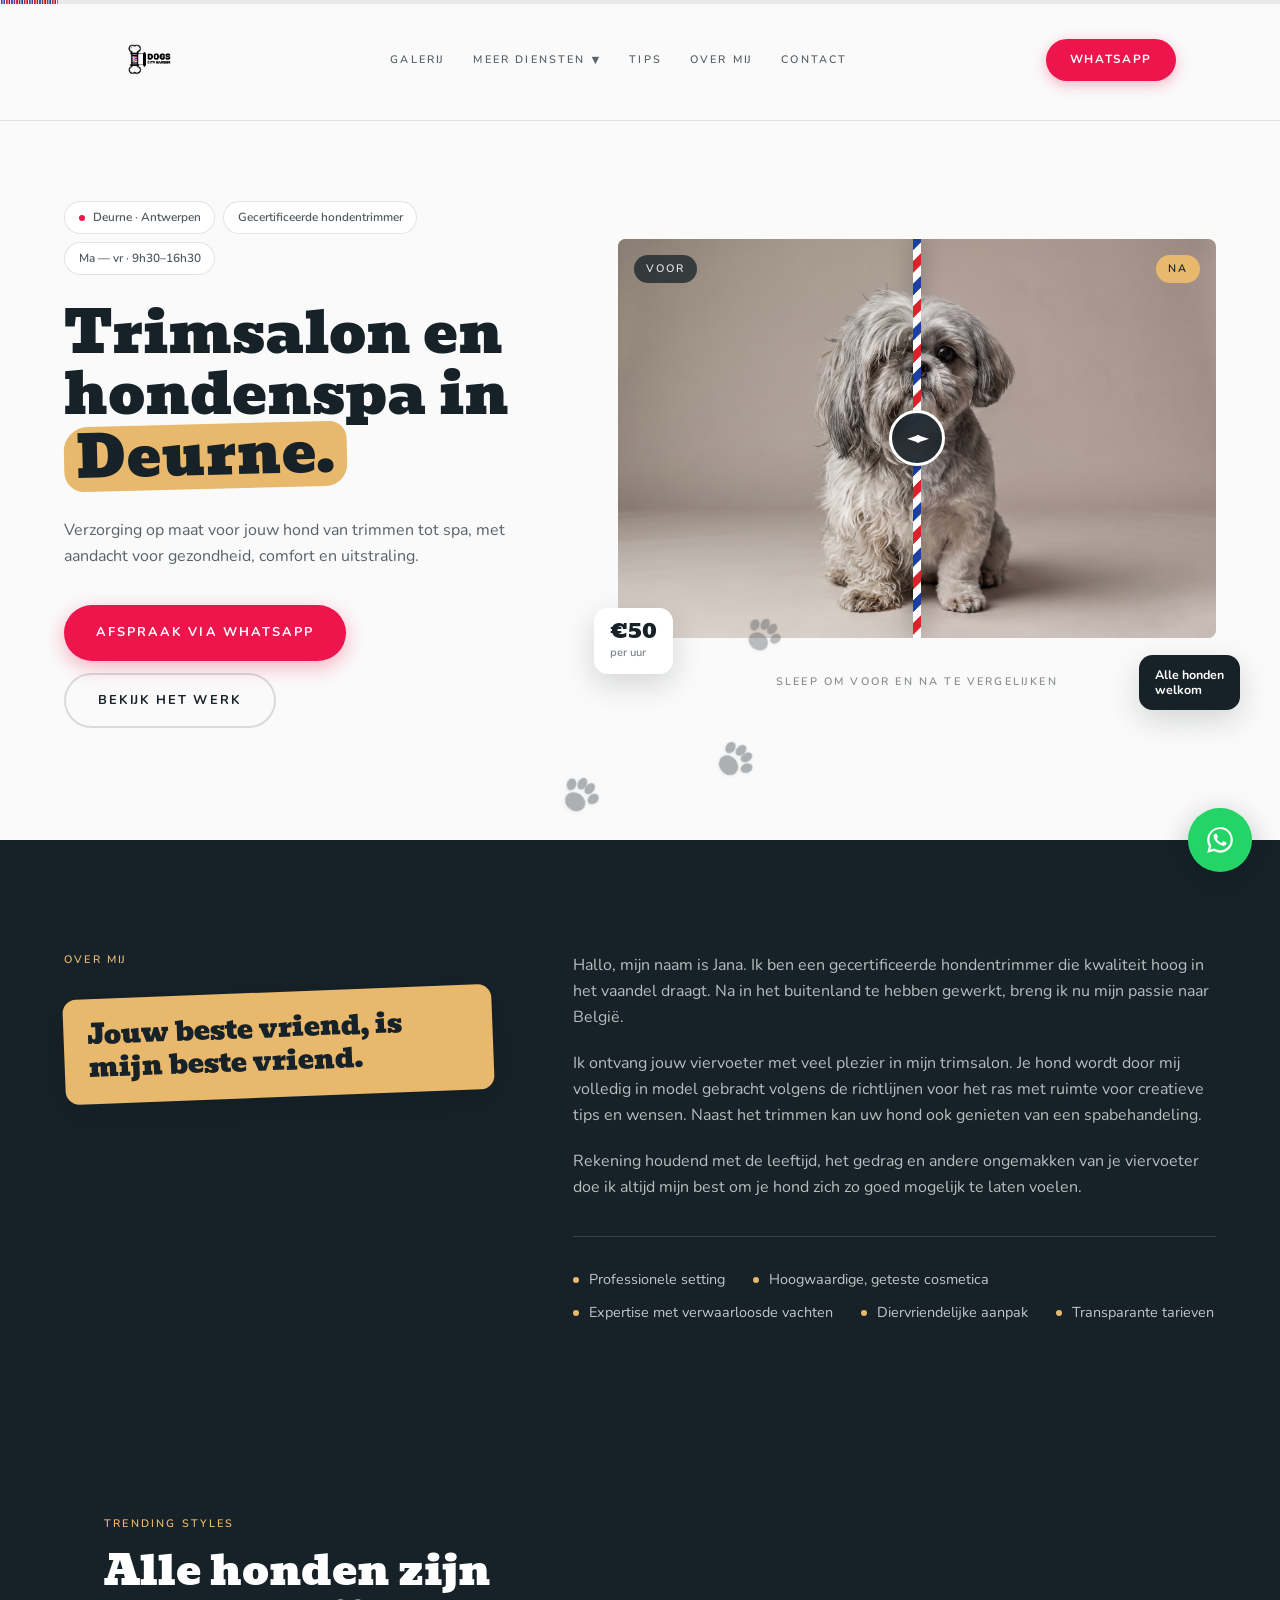
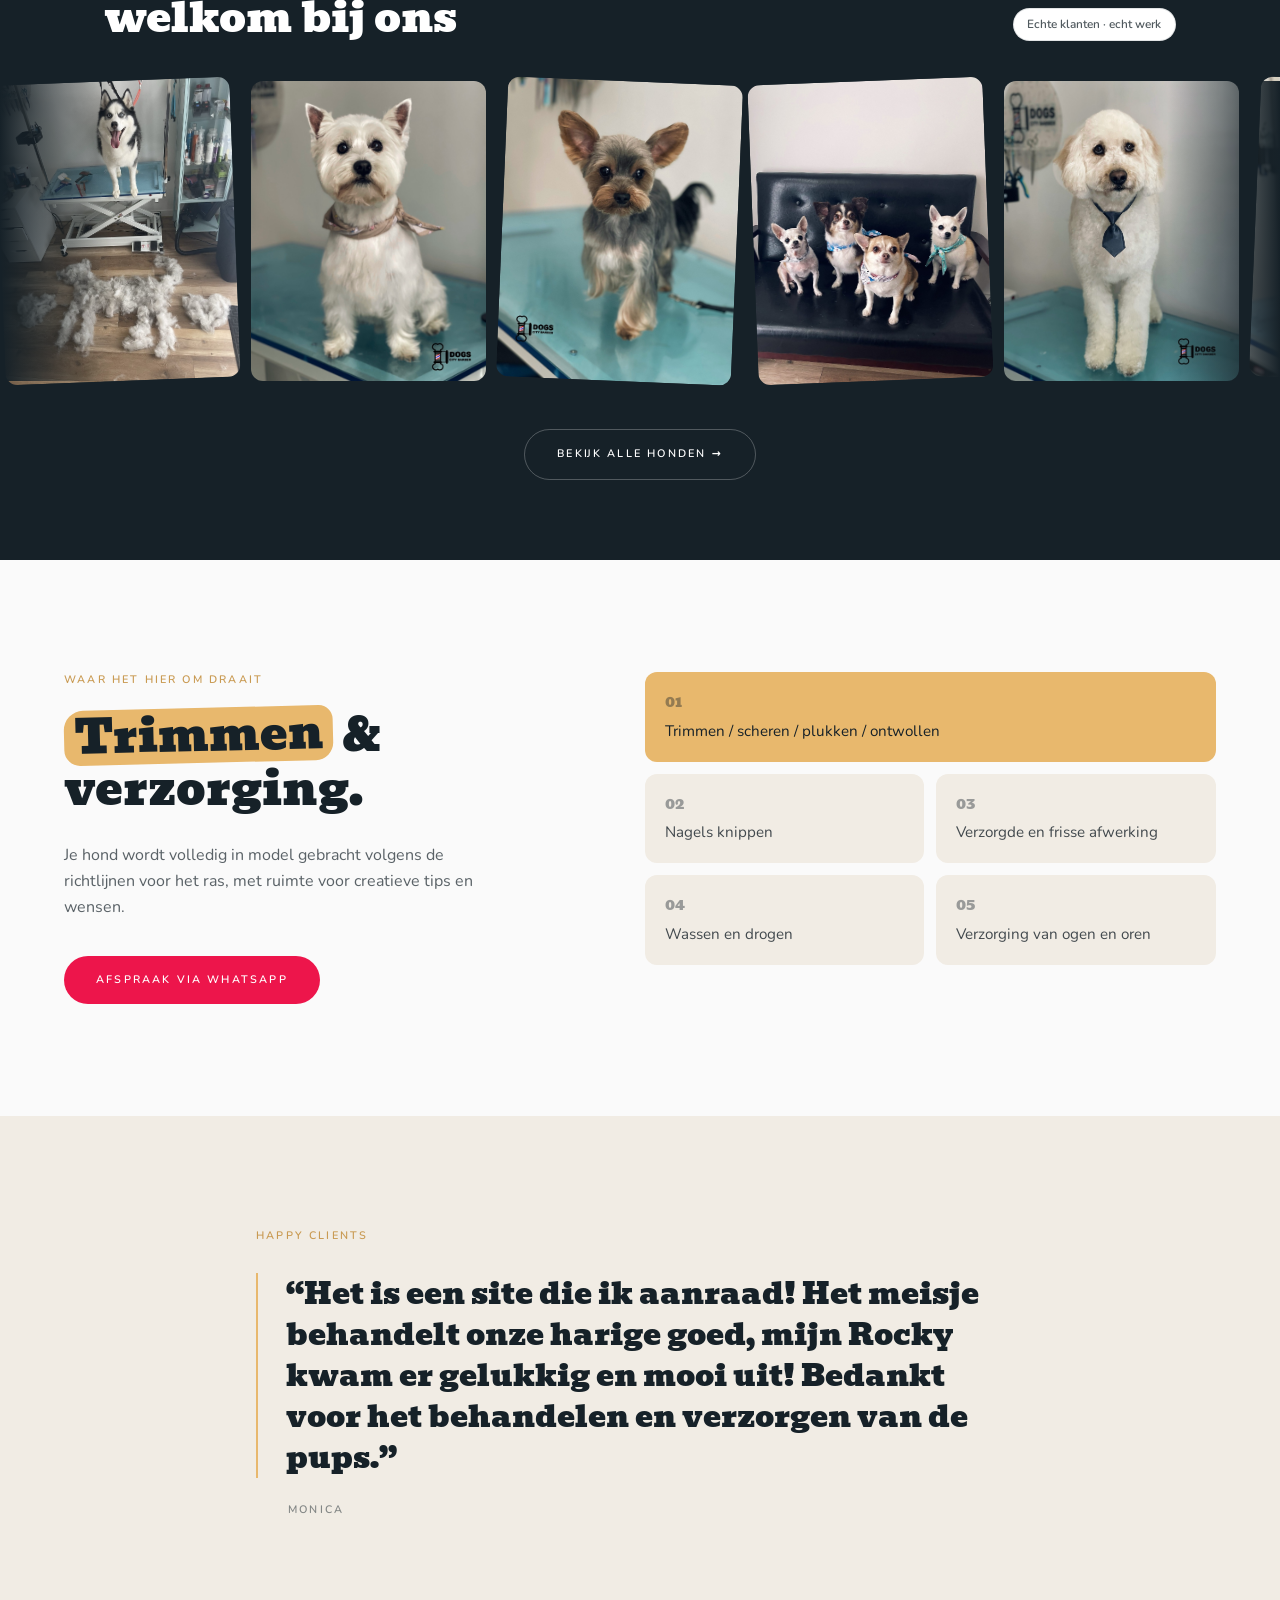
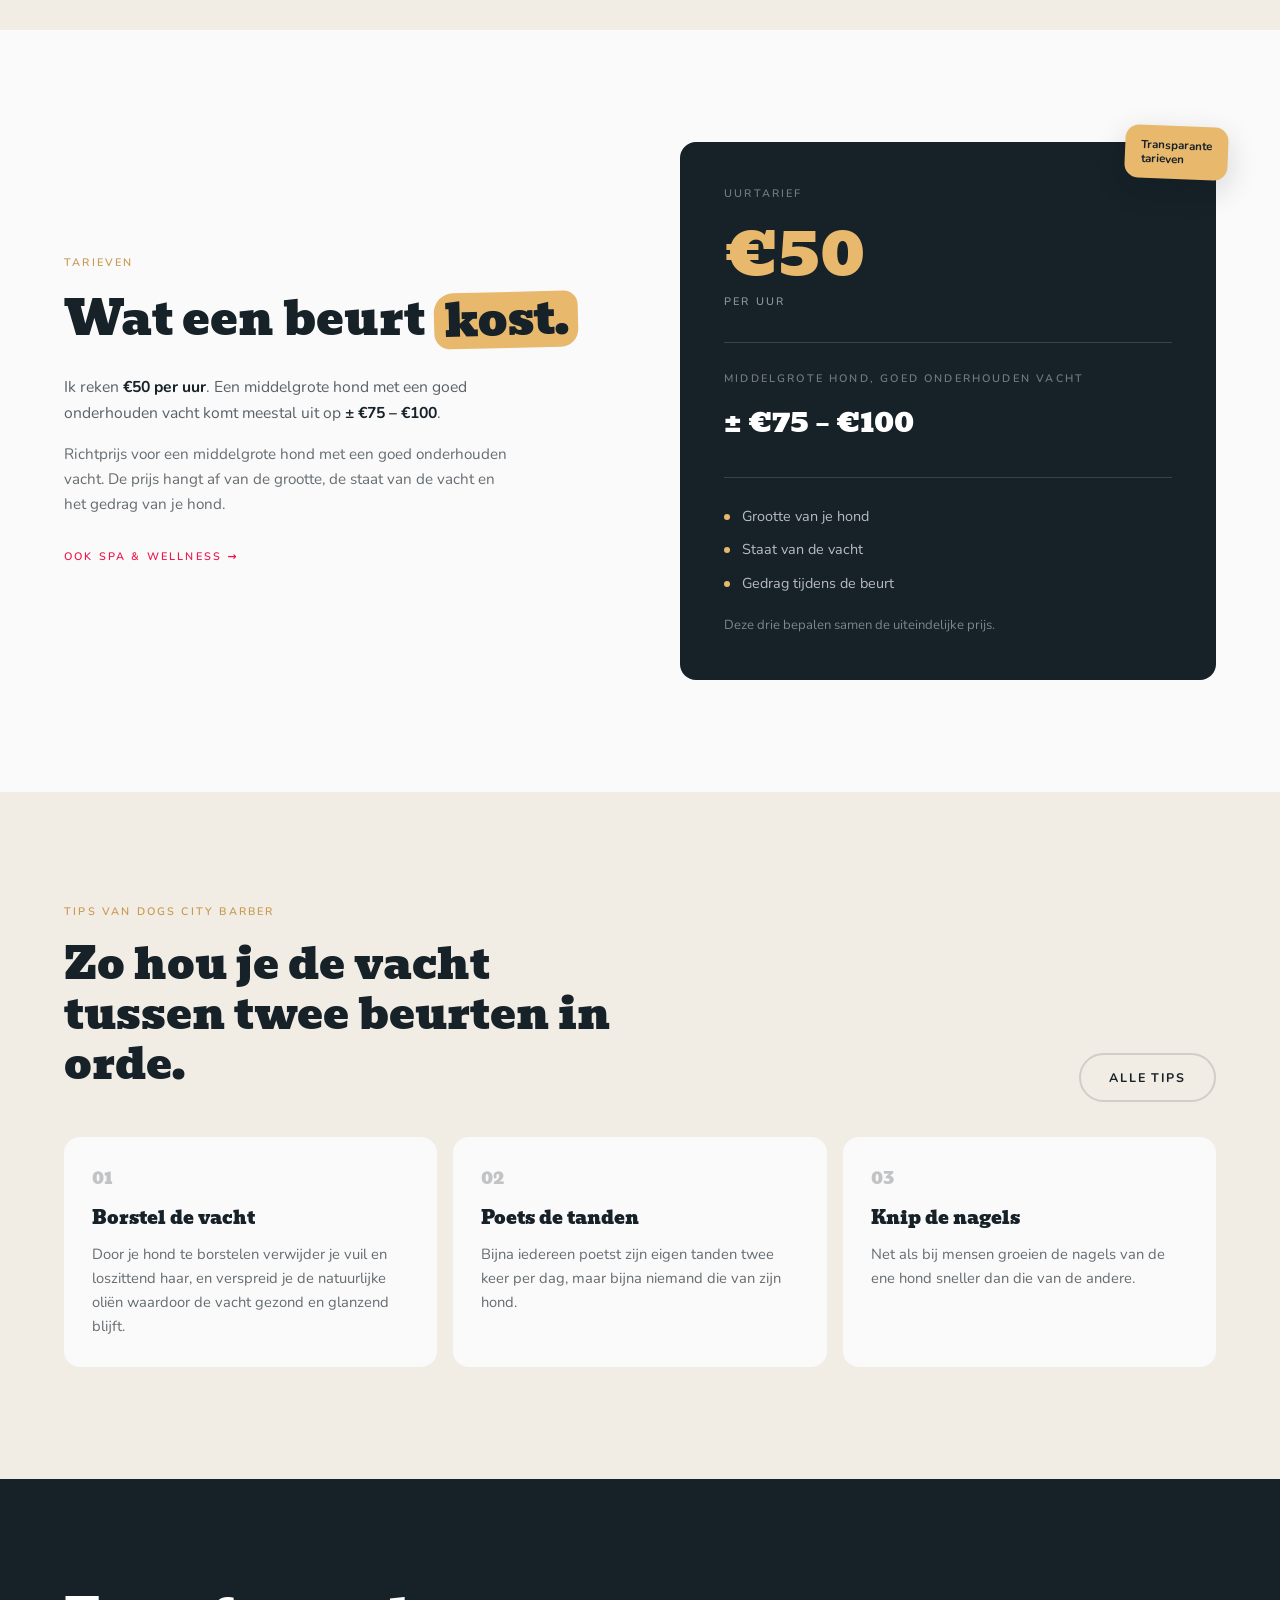
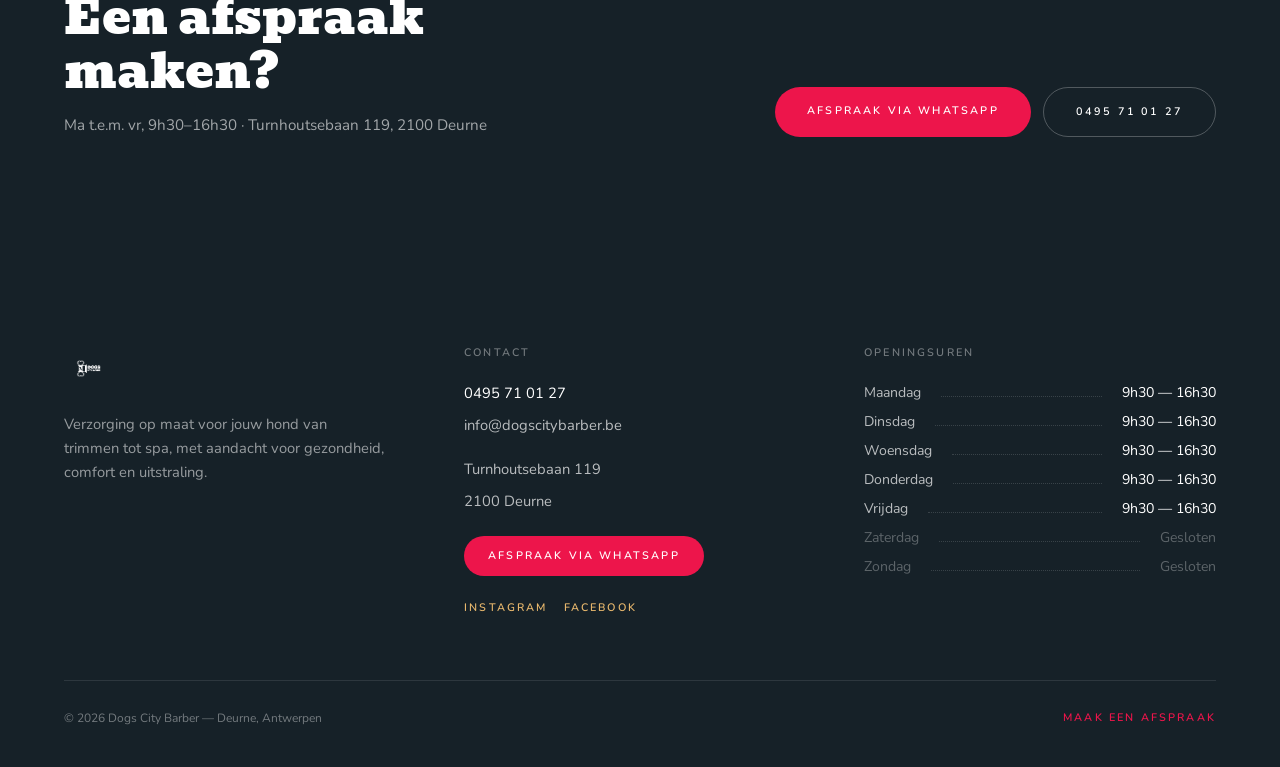
==== dogscitybarber/index.html @ 234ae2ff "Add Dogs City Barber site at /dogscitybarber Statische build van de React/Vite-site voor Dogs City B" ====
<!doctype html>
<html lang="nl-BE">
  <head>
    <meta charset="UTF-8" />
    <meta name="viewport" content="width=device-width, initial-scale=1.0" />
    <title>Dogs City Barber — Hondentrimsalon in Deurne, Antwerpen</title>
    <meta
      name="description"
      content="Professionele hondenverzorging, spa en trimsalon in Deurne. Verzorging op maat voor jouw hond, van trimmen tot spa. Turnhoutsebaan 119, 2100 Deurne."
    />
    <meta name="theme-color" content="#162128" />
    <link rel="icon" type="image/png" href="./img/logo.png" />
    <link rel="preconnect" href="https://fonts.googleapis.com" />
    <link rel="preconnect" href="https://fonts.gstatic.com" crossorigin />
    <script type="module" crossorigin src="/dogscitybarber/assets/index-DOtRgDuv.js"></script>
    <link rel="stylesheet" crossorigin href="/dogscitybarber/assets/index-Co9T6zKH.css">
  </head>
  <body>
    <div id="root"></div>
  </body>
</html>
---- dogscitybarber/assets/index-Co9T6zKH.css ----
@import "https://fonts.googleapis.com/css2?family=Bevan&family=Nunito:wght@300;400;600;700;800&display=swap";@layer components;@layer properties{@supports (((-webkit-hyphens:none)) and (not (margin-trim:inline))) or ((-moz-orient:inline) and (not (color:rgb(from red r g b)))){*,:before,:after,::backdrop{--tw-translate-x:0;--tw-translate-y:0;--tw-translate-z:0;--tw-rotate-x:initial;--tw-rotate-y:initial;--tw-rotate-z:initial;--tw-skew-x:initial;--tw-skew-y:initial;--tw-space-y-reverse:0;--tw-border-style:solid;--tw-gradient-position:initial;--tw-gradient-from:#0000;--tw-gradient-via:#0000;--tw-gradient-to:#0000;--tw-gradient-stops:initial;--tw-gradient-via-stops:initial;--tw-gradient-from-position:0%;--tw-gradient-via-position:50%;--tw-gradient-to-position:100%;--tw-leading:initial;--tw-font-weight:initial;--tw-tracking:initial;--tw-shadow:0 0 #0000;--tw-shadow-color:initial;--tw-shadow-alpha:100%;--tw-inset-shadow:0 0 #0000;--tw-inset-shadow-color:initial;--tw-inset-shadow-alpha:100%;--tw-ring-color:initial;--tw-ring-shadow:0 0 #0000;--tw-inset-ring-color:initial;--tw-inset-ring-shadow:0 0 #0000;--tw-ring-inset:initial;--tw-ring-offset-width:0px;--tw-ring-offset-color:#fff;--tw-ring-offset-shadow:0 0 #0000;--tw-blur:initial;--tw-brightness:initial;--tw-contrast:initial;--tw-grayscale:initial;--tw-hue-rotate:initial;--tw-invert:initial;--tw-opacity:initial;--tw-saturate:initial;--tw-sepia:initial;--tw-drop-shadow:initial;--tw-drop-shadow-color:initial;--tw-drop-shadow-alpha:100%;--tw-drop-shadow-size:initial;--tw-backdrop-blur:initial;--tw-backdrop-brightness:initial;--tw-backdrop-contrast:initial;--tw-backdrop-grayscale:initial;--tw-backdrop-hue-rotate:initial;--tw-backdrop-invert:initial;--tw-backdrop-opacity:initial;--tw-backdrop-saturate:initial;--tw-backdrop-sepia:initial;--tw-duration:initial;--tw-ease:initial}}}@layer theme{:root,:host{--font-sans:"Nunito", ui-sans-serif, system-ui, sans-serif;--font-mono:ui-monospace, SFMono-Regular, Menlo, Monaco, Consolas, "Liberation Mono", "Courier New", monospace;--color-white:#fff;--spacing:.25rem;--container-xs:20rem;--container-sm:24rem;--container-md:28rem;--container-lg:32rem;--container-xl:36rem;--container-3xl:48rem;--container-6xl:72rem;--text-base:1rem;--text-base--line-height:calc(1.5 / 1);--text-xl:1.25rem;--text-xl--line-height:calc(1.75 / 1.25);--font-weight-semibold:600;--font-weight-bold:700;--leading-tight:1.25;--leading-snug:1.375;--leading-relaxed:1.625;--radius-lg:.5rem;--radius-xl:.75rem;--radius-2xl:1rem;--ease-out:cubic-bezier(0, 0, .2, 1);--animate-ping:ping 1s cubic-bezier(0, 0, .2, 1) infinite;--default-transition-duration:.15s;--default-transition-timing-function:cubic-bezier(.4, 0, .2, 1);--default-font-family:var(--font-sans);--default-mono-font-family:var(--font-mono);--color-gold:#e8b86d;--color-gold-deep:#c99a52;--color-ink:#162128;--color-ink-deep:#0c1418;--color-bone:#fafafa;--color-bone-warm:#f1ece4;--color-action:#ed154b;--color-action-deep:#c9103e;--color-barber-red:#d8232a;--color-barber-blue:#1b3fa0;--font-display:"Bevan", ui-serif, Georgia, serif}}@layer base{*,:after,:before,::backdrop{box-sizing:border-box;border:0 solid;margin:0;padding:0}::file-selector-button{box-sizing:border-box;border:0 solid;margin:0;padding:0}html,:host{-webkit-text-size-adjust:100%;tab-size:4;line-height:1.5;font-family:var(--default-font-family,-apple-system, BlinkMacSystemFont, "Segoe UI", Roboto, "Helvetica Neue", "Noto Sans", Arial, sans-serif, "Apple Color Emoji", "Segoe UI Emoji", "Segoe UI Symbol", "Noto Color Emoji");font-feature-settings:var(--default-font-feature-settings,normal);font-variation-settings:var(--default-font-variation-settings,normal);-webkit-tap-highlight-color:transparent}hr{height:0;color:inherit;border-top-width:1px}abbr:where([title]){-webkit-text-decoration:underline dotted;text-decoration:underline dotted}h1,h2,h3,h4,h5,h6{font-size:inherit;font-weight:inherit}a{color:inherit;-webkit-text-decoration:inherit;-webkit-text-decoration:inherit;-webkit-text-decoration:inherit;-webkit-text-decoration:inherit;text-decoration:inherit}b,strong{font-weight:bolder}code,kbd,samp,pre{font-family:var(--default-mono-font-family,ui-monospace, SFMono-Regular, Menlo, Monaco, Consolas, "Liberation Mono", "Courier New", monospace);font-feature-settings:var(--default-mono-font-feature-settings,normal);font-variation-settings:var(--default-mono-font-variation-settings,normal);font-size:1em}small{font-size:80%}sub,sup{vertical-align:baseline;font-size:75%;line-height:0;position:relative}sub{bottom:-.25em}sup{top:-.5em}table{text-indent:0;border-color:inherit;border-collapse:collapse}:-moz-focusring:where(:not(iframe)){outline:auto}progress{vertical-align:baseline}summary{display:list-item}ol,ul,menu{list-style:none}img,svg,video,canvas,audio,iframe,embed,object{vertical-align:middle;display:block}img,video{max-width:100%;height:auto}button,input,select,optgroup,textarea{font:inherit;font-feature-settings:inherit;font-variation-settings:inherit;letter-spacing:inherit;color:inherit;opacity:1;background-color:#0000;border-radius:0}::file-selector-button{font:inherit;font-feature-settings:inherit;font-variation-settings:inherit;letter-spacing:inherit;color:inherit;opacity:1;background-color:#0000;border-radius:0}:where(select:is([multiple],[size])) optgroup{font-weight:bolder}:where(select:is([multiple],[size])) optgroup option{padding-inline-start:20px}::file-selector-button{margin-inline-end:4px}::placeholder{opacity:1}@supports (not ((-webkit-appearance:-apple-pay-button))) or (contain-intrinsic-size:1px){::placeholder{color:currentColor}@supports (color:color-mix(in lab, red, red)){::placeholder{color:color-mix(in oklab, currentcolor 50%, transparent)}}}textarea{resize:vertical}::-webkit-search-decoration{-webkit-appearance:none}::-webkit-date-and-time-value{min-height:1lh;text-align:inherit}::-webkit-datetime-edit{display:inline-flex}::-webkit-datetime-edit-fields-wrapper{padding:0}::-webkit-datetime-edit{padding-block:0}::-webkit-datetime-edit-year-field{padding-block:0}::-webkit-datetime-edit-month-field{padding-block:0}::-webkit-datetime-edit-day-field{padding-block:0}::-webkit-datetime-edit-hour-field{padding-block:0}::-webkit-datetime-edit-minute-field{padding-block:0}::-webkit-datetime-edit-second-field{padding-block:0}::-webkit-datetime-edit-millisecond-field{padding-block:0}::-webkit-datetime-edit-meridiem-field{padding-block:0}::-webkit-calendar-picker-indicator{line-height:1}:-moz-ui-invalid{box-shadow:none}button,input:where([type=button],[type=reset],[type=submit]){appearance:button}::file-selector-button{appearance:button}::-webkit-inner-spin-button{height:auto}::-webkit-outer-spin-button{height:auto}[hidden]:where(:not([hidden=until-found])){display:none!important}}@layer utilities{.pointer-events-none{pointer-events:none}.absolute{position:absolute}.fixed{position:fixed}.relative{position:relative}.sticky{position:sticky}.inset-0{inset:0}.inset-x-0{inset-inline:0}.inset-x-4{inset-inline:calc(var(--spacing) * 4)}.inset-y-0{inset-block:0}.-top-4{top:calc(var(--spacing) * -4)}.top-0{top:0}.top-1\/2{top:50%}.top-4{top:calc(var(--spacing) * 4)}.top-5{top:calc(var(--spacing) * 5)}.top-full{top:100%}.-right-3{right:calc(var(--spacing) * -3)}.right-0{right:0}.right-3{right:calc(var(--spacing) * 3)}.right-4{right:calc(var(--spacing) * 4)}.right-5{right:calc(var(--spacing) * 5)}.right-full{right:100%}.-bottom-4{bottom:calc(var(--spacing) * -4)}.-bottom-5{bottom:calc(var(--spacing) * -5)}.bottom-0{bottom:0}.bottom-4{bottom:calc(var(--spacing) * 4)}.bottom-5{bottom:calc(var(--spacing) * 5)}.-left-3{left:calc(var(--spacing) * -3)}.left-0{left:0}.left-1\/2{left:50%}.left-3{left:calc(var(--spacing) * 3)}.left-4{left:calc(var(--spacing) * 4)}.z-20{z-index:20}.z-30{z-index:30}.z-50{z-index:50}.z-\[60\]{z-index:60}.z-\[70\]{z-index:70}.order-1{order:1}.order-2{order:2}.mx-1{margin-inline:var(--spacing)}.mx-2{margin-inline:calc(var(--spacing) * 2)}.mx-auto{margin-inline:auto}.mt-0\.5{margin-top:calc(var(--spacing) * .5)}.mt-1{margin-top:var(--spacing)}.mt-2{margin-top:calc(var(--spacing) * 2)}.mt-2\.5{margin-top:calc(var(--spacing) * 2.5)}.mt-3{margin-top:calc(var(--spacing) * 3)}.mt-4{margin-top:calc(var(--spacing) * 4)}.mt-5{margin-top:calc(var(--spacing) * 5)}.mt-6{margin-top:calc(var(--spacing) * 6)}.mt-7{margin-top:calc(var(--spacing) * 7)}.mt-8{margin-top:calc(var(--spacing) * 8)}.mt-9{margin-top:calc(var(--spacing) * 9)}.mt-10{margin-top:calc(var(--spacing) * 10)}.mt-11{margin-top:calc(var(--spacing) * 11)}.mt-12{margin-top:calc(var(--spacing) * 12)}.mt-14{margin-top:calc(var(--spacing) * 14)}.mt-16{margin-top:calc(var(--spacing) * 16)}.mr-3{margin-right:calc(var(--spacing) * 3)}.mb-2{margin-bottom:calc(var(--spacing) * 2)}.mb-5{margin-bottom:calc(var(--spacing) * 5)}.mb-10{margin-bottom:calc(var(--spacing) * 10)}.block{display:block}.flex{display:flex}.grid{display:grid}.hidden{display:none}.inline-block{display:inline-block}.aspect-\[3\/2\]{aspect-ratio:3/2}.aspect-\[4\/5\]{aspect-ratio:4/5}.aspect-square{aspect-ratio:1}.h-1\.5{height:calc(var(--spacing) * 1.5)}.h-7{height:calc(var(--spacing) * 7)}.h-8{height:calc(var(--spacing) * 8)}.h-10{height:calc(var(--spacing) * 10)}.h-11{height:calc(var(--spacing) * 11)}.h-12{height:calc(var(--spacing) * 12)}.h-14{height:calc(var(--spacing) * 14)}.h-\[2px\]{height:2px}.h-\[4\.6rem\]{height:4.6rem}.h-\[4px\]{height:4px}.h-\[5px\]{height:5px}.h-\[6px\]{height:6px}.h-\[100svh\]{height:100svh}.h-\[220px\]{height:220px}.h-full{height:100%}.max-h-\[76vh\]{max-height:76vh}.w-1\.5{width:calc(var(--spacing) * 1.5)}.w-6{width:calc(var(--spacing) * 6)}.w-7{width:calc(var(--spacing) * 7)}.w-8{width:calc(var(--spacing) * 8)}.w-10{width:calc(var(--spacing) * 10)}.w-11{width:calc(var(--spacing) * 11)}.w-12{width:calc(var(--spacing) * 12)}.w-14{width:calc(var(--spacing) * 14)}.w-16{width:calc(var(--spacing) * 16)}.w-60{width:calc(var(--spacing) * 60)}.w-\[6px\]{width:6px}.w-\[8px\]{width:8px}.w-\[170px\]{width:170px}.w-auto{width:auto}.w-full{width:100%}.max-w-3xl{max-width:var(--container-3xl)}.max-w-6xl{max-width:var(--container-6xl)}.max-w-lg{max-width:var(--container-lg)}.max-w-md{max-width:var(--container-md)}.max-w-sm{max-width:var(--container-sm)}.max-w-xl{max-width:var(--container-xl)}.max-w-xs{max-width:var(--container-xs)}.flex-1{flex:1}.shrink-0{flex-shrink:0}.origin-left{transform-origin:0}.-translate-x-1\/2{--tw-translate-x:calc(calc(1 / 2 * 100%) * -1);translate:var(--tw-translate-x) var(--tw-translate-y)}.-translate-y-1\/2{--tw-translate-y:calc(calc(1 / 2 * 100%) * -1);translate:var(--tw-translate-x) var(--tw-translate-y)}.-translate-y-\[7px\]{--tw-translate-y:calc(7px * -1);translate:var(--tw-translate-x) var(--tw-translate-y)}.translate-y-3{--tw-translate-y:calc(var(--spacing) * 3);translate:var(--tw-translate-x) var(--tw-translate-y)}.translate-y-\[7px\]{--tw-translate-y:7px;translate:var(--tw-translate-x) var(--tw-translate-y)}.-rotate-45{rotate:-45deg}.rotate-45{rotate:45deg}.rotate-180{rotate:180deg}.transform{transform:var(--tw-rotate-x,) var(--tw-rotate-y,) var(--tw-rotate-z,) var(--tw-skew-x,) var(--tw-skew-y,)}.animate-ping{animation:var(--animate-ping)}.cursor-ew-resize{cursor:ew-resize}.cursor-pointer{cursor:pointer}.auto-rows-\[190px\]{grid-auto-rows:190px}.grid-cols-2{grid-template-columns:repeat(2,minmax(0,1fr))}.flex-col{flex-direction:column}.flex-wrap{flex-wrap:wrap}.items-baseline{align-items:baseline}.items-center{align-items:center}.items-end{align-items:flex-end}.items-start{align-items:flex-start}.justify-between{justify-content:space-between}.justify-center{justify-content:center}.gap-1\.5{gap:calc(var(--spacing) * 1.5)}.gap-2{gap:calc(var(--spacing) * 2)}.gap-2\.5{gap:calc(var(--spacing) * 2.5)}.gap-3{gap:calc(var(--spacing) * 3)}.gap-4{gap:calc(var(--spacing) * 4)}.gap-5{gap:calc(var(--spacing) * 5)}.gap-6{gap:calc(var(--spacing) * 6)}.gap-7{gap:calc(var(--spacing) * 7)}.gap-8{gap:calc(var(--spacing) * 8)}.gap-12{gap:calc(var(--spacing) * 12)}.gap-14{gap:calc(var(--spacing) * 14)}.gap-\[5px\]{gap:5px}:where(.space-y-2>:not(:last-child)){--tw-space-y-reverse:0;margin-block-start:calc(calc(var(--spacing) * 2) * var(--tw-space-y-reverse));margin-block-end:calc(calc(var(--spacing) * 2) * calc(1 - var(--tw-space-y-reverse)))}:where(.space-y-2\.5>:not(:last-child)){--tw-space-y-reverse:0;margin-block-start:calc(calc(var(--spacing) * 2.5) * var(--tw-space-y-reverse));margin-block-end:calc(calc(var(--spacing) * 2.5) * calc(1 - var(--tw-space-y-reverse)))}:where(.space-y-3>:not(:last-child)){--tw-space-y-reverse:0;margin-block-start:calc(calc(var(--spacing) * 3) * var(--tw-space-y-reverse));margin-block-end:calc(calc(var(--spacing) * 3) * calc(1 - var(--tw-space-y-reverse)))}:where(.space-y-4>:not(:last-child)){--tw-space-y-reverse:0;margin-block-start:calc(calc(var(--spacing) * 4) * var(--tw-space-y-reverse));margin-block-end:calc(calc(var(--spacing) * 4) * calc(1 - var(--tw-space-y-reverse)))}.gap-x-7{column-gap:calc(var(--spacing) * 7)}.gap-y-3{row-gap:calc(var(--spacing) * 3)}.overflow-hidden{overflow:hidden}.rounded-2xl{border-radius:var(--radius-2xl)}.rounded-full{border-radius:2147483647px}.rounded-lg{border-radius:var(--radius-lg)}.rounded-xl{border-radius:var(--radius-xl)}.border{border-style:var(--tw-border-style);border-width:1px}.border-2{border-style:var(--tw-border-style);border-width:2px}.border-\[3px\]{border-style:var(--tw-border-style);border-width:3px}.border-t{border-top-style:var(--tw-border-style);border-top-width:1px}.border-b{border-bottom-style:var(--tw-border-style);border-bottom-width:1px}.border-l-2{border-left-style:var(--tw-border-style);border-left-width:2px}.border-dotted{--tw-border-style:dotted;border-style:dotted}.border-gold{border-color:var(--color-gold)}.border-ink\/5{border-color:#1621280d}@supports (color:color-mix(in lab, red, red)){.border-ink\/5{border-color:color-mix(in oklab, var(--color-ink) 5%, transparent)}}.border-ink\/10{border-color:#1621281a}@supports (color:color-mix(in lab, red, red)){.border-ink\/10{border-color:color-mix(in oklab, var(--color-ink) 10%, transparent)}}.border-ink\/15{border-color:#16212826}@supports (color:color-mix(in lab, red, red)){.border-ink\/15{border-color:color-mix(in oklab, var(--color-ink) 15%, transparent)}}.border-ink\/20{border-color:#16212833}@supports (color:color-mix(in lab, red, red)){.border-ink\/20{border-color:color-mix(in oklab, var(--color-ink) 20%, transparent)}}.border-white{border-color:var(--color-white)}.border-white\/10{border-color:#ffffff1a}@supports (color:color-mix(in lab, red, red)){.border-white\/10{border-color:color-mix(in oklab, var(--color-white) 10%, transparent)}}.border-white\/12{border-color:#ffffff1f}@supports (color:color-mix(in lab, red, red)){.border-white\/12{border-color:color-mix(in oklab, var(--color-white) 12%, transparent)}}.border-white\/15{border-color:#ffffff26}@supports (color:color-mix(in lab, red, red)){.border-white\/15{border-color:color-mix(in oklab, var(--color-white) 15%, transparent)}}.border-white\/25{border-color:#ffffff40}@supports (color:color-mix(in lab, red, red)){.border-white\/25{border-color:color-mix(in oklab, var(--color-white) 25%, transparent)}}.bg-\[\#25D366\]{background-color:#25d366}.bg-\[\#25D366\]\/35{background-color:oklab(76.0953% -.174012 .10152/.35)}.bg-action{background-color:var(--color-action)}.bg-bone{background-color:var(--color-bone)}.bg-bone-warm{background-color:var(--color-bone-warm)}.bg-bone\/90{background-color:#fafafae6}@supports (color:color-mix(in lab, red, red)){.bg-bone\/90{background-color:color-mix(in oklab, var(--color-bone) 90%, transparent)}}.bg-gold{background-color:var(--color-gold)}.bg-ink{background-color:var(--color-ink)}.bg-ink-deep{background-color:var(--color-ink-deep)}.bg-ink\/8{background-color:#16212814}@supports (color:color-mix(in lab, red, red)){.bg-ink\/8{background-color:color-mix(in oklab, var(--color-ink) 8%, transparent)}}.bg-ink\/70{background-color:#162128b3}@supports (color:color-mix(in lab, red, red)){.bg-ink\/70{background-color:color-mix(in oklab, var(--color-ink) 70%, transparent)}}.bg-ink\/75{background-color:#162128bf}@supports (color:color-mix(in lab, red, red)){.bg-ink\/75{background-color:color-mix(in oklab, var(--color-ink) 75%, transparent)}}.bg-ink\/85{background-color:#162128d9}@supports (color:color-mix(in lab, red, red)){.bg-ink\/85{background-color:color-mix(in oklab, var(--color-ink) 85%, transparent)}}.bg-ink\/95{background-color:#162128f2}@supports (color:color-mix(in lab, red, red)){.bg-ink\/95{background-color:color-mix(in oklab, var(--color-ink) 95%, transparent)}}.bg-white{background-color:var(--color-white)}.bg-white\/10{background-color:#ffffff1a}@supports (color:color-mix(in lab, red, red)){.bg-white\/10{background-color:color-mix(in oklab, var(--color-white) 10%, transparent)}}.bg-white\/70{background-color:#ffffffb3}@supports (color:color-mix(in lab, red, red)){.bg-white\/70{background-color:color-mix(in oklab, var(--color-white) 70%, transparent)}}.bg-gradient-to-l{--tw-gradient-position:to left in oklab;background-image:linear-gradient(var(--tw-gradient-stops))}.bg-gradient-to-r{--tw-gradient-position:to right in oklab;background-image:linear-gradient(var(--tw-gradient-stops))}.bg-gradient-to-t{--tw-gradient-position:to top in oklab;background-image:linear-gradient(var(--tw-gradient-stops))}.from-ink{--tw-gradient-from:var(--color-ink);--tw-gradient-stops:var(--tw-gradient-via-stops,var(--tw-gradient-position), var(--tw-gradient-from) var(--tw-gradient-from-position), var(--tw-gradient-to) var(--tw-gradient-to-position))}.from-ink\/85{--tw-gradient-from:#162128d9}@supports (color:color-mix(in lab, red, red)){.from-ink\/85{--tw-gradient-from:color-mix(in oklab, var(--color-ink) 85%, transparent)}}.from-ink\/85{--tw-gradient-stops:var(--tw-gradient-via-stops,var(--tw-gradient-position), var(--tw-gradient-from) var(--tw-gradient-from-position), var(--tw-gradient-to) var(--tw-gradient-to-position))}.via-ink\/25{--tw-gradient-via:#16212840}@supports (color:color-mix(in lab, red, red)){.via-ink\/25{--tw-gradient-via:color-mix(in oklab, var(--color-ink) 25%, transparent)}}.via-ink\/25{--tw-gradient-via-stops:var(--tw-gradient-position), var(--tw-gradient-from) var(--tw-gradient-from-position), var(--tw-gradient-via) var(--tw-gradient-via-position), var(--tw-gradient-to) var(--tw-gradient-to-position);--tw-gradient-stops:var(--tw-gradient-via-stops)}.to-transparent{--tw-gradient-to:transparent;--tw-gradient-stops:var(--tw-gradient-via-stops,var(--tw-gradient-position), var(--tw-gradient-from) var(--tw-gradient-from-position), var(--tw-gradient-to) var(--tw-gradient-to-position))}.fill-white{fill:var(--color-white)}.object-contain{object-fit:contain}.object-cover{object-fit:cover}.p-4{padding:calc(var(--spacing) * 4)}.p-5{padding:calc(var(--spacing) * 5)}.p-7{padding:calc(var(--spacing) * 7)}.p-8{padding:calc(var(--spacing) * 8)}.p-9{padding:calc(var(--spacing) * 9)}.px-3{padding-inline:calc(var(--spacing) * 3)}.px-3\.5{padding-inline:calc(var(--spacing) * 3.5)}.px-4{padding-inline:calc(var(--spacing) * 4)}.px-5{padding-inline:calc(var(--spacing) * 5)}.px-6{padding-inline:calc(var(--spacing) * 6)}.px-7{padding-inline:calc(var(--spacing) * 7)}.px-8{padding-inline:calc(var(--spacing) * 8)}.py-1\.5{padding-block:calc(var(--spacing) * 1.5)}.py-2{padding-block:calc(var(--spacing) * 2)}.py-3{padding-block:calc(var(--spacing) * 3)}.py-3\.5{padding-block:calc(var(--spacing) * 3.5)}.py-4{padding-block:calc(var(--spacing) * 4)}.py-4\.5{padding-block:calc(var(--spacing) * 4.5)}.py-5{padding-block:calc(var(--spacing) * 5)}.py-16{padding-block:calc(var(--spacing) * 16)}.py-20{padding-block:calc(var(--spacing) * 20)}.pt-2{padding-top:calc(var(--spacing) * 2)}.pt-3{padding-top:calc(var(--spacing) * 3)}.pt-5{padding-top:calc(var(--spacing) * 5)}.pt-7{padding-top:calc(var(--spacing) * 7)}.pt-8{padding-top:calc(var(--spacing) * 8)}.pt-14{padding-top:calc(var(--spacing) * 14)}.pt-16{padding-top:calc(var(--spacing) * 16)}.pt-20{padding-top:calc(var(--spacing) * 20)}.pb-2{padding-bottom:calc(var(--spacing) * 2)}.pb-6{padding-bottom:calc(var(--spacing) * 6)}.pb-10{padding-bottom:calc(var(--spacing) * 10)}.pb-12{padding-bottom:calc(var(--spacing) * 12)}.pb-14{padding-bottom:calc(var(--spacing) * 14)}.pb-16{padding-bottom:calc(var(--spacing) * 16)}.pb-20{padding-bottom:calc(var(--spacing) * 20)}.pl-4{padding-left:calc(var(--spacing) * 4)}.pl-7{padding-left:calc(var(--spacing) * 7)}.pl-8{padding-left:calc(var(--spacing) * 8)}.text-center{text-align:center}.font-display{font-family:var(--font-display)}.text-base{font-size:var(--text-base);line-height:var(--tw-leading,var(--text-base--line-height))}.text-xl{font-size:var(--text-xl);line-height:var(--tw-leading,var(--text-xl--line-height))}.text-\[0\.6rem\]{font-size:.6rem}.text-\[0\.7rem\]{font-size:.7rem}.text-\[0\.8rem\]{font-size:.8rem}.text-\[0\.9rem\]{font-size:.9rem}.text-\[0\.72rem\]{font-size:.72rem}.text-\[0\.74rem\]{font-size:.74rem}.text-\[0\.75rem\]{font-size:.75rem}.text-\[0\.78rem\]{font-size:.78rem}.text-\[0\.82rem\]{font-size:.82rem}.text-\[0\.86rem\]{font-size:.86rem}.text-\[0\.87rem\]{font-size:.87rem}.text-\[0\.88rem\]{font-size:.88rem}.text-\[0\.92rem\]{font-size:.92rem}.text-\[0\.94rem\]{font-size:.94rem}.text-\[0\.95rem\]{font-size:.95rem}.text-\[0\.98rem\]{font-size:.98rem}.text-\[1\.1rem\]{font-size:1.1rem}.text-\[1\.02rem\]{font-size:1.02rem}.text-\[1\.2rem\]{font-size:1.2rem}.text-\[1\.3rem\]{font-size:1.3rem}.text-\[1\.4rem\]{font-size:1.4rem}.text-\[1\.05rem\]{font-size:1.05rem}.text-\[1\.5rem\]{font-size:1.5rem}.text-\[1\.6rem\]{font-size:1.6rem}.text-\[1\.7rem\]{font-size:1.7rem}.text-\[1\.8rem\]{font-size:1.8rem}.text-\[1\.9rem\]{font-size:1.9rem}.text-\[1\.15rem\]{font-size:1.15rem}.text-\[1\.25rem\]{font-size:1.25rem}.text-\[1\.35rem\]{font-size:1.35rem}.text-\[1rem\]{font-size:1rem}.text-\[2\.1rem\]{font-size:2.1rem}.text-\[2\.3rem\]{font-size:2.3rem}.text-\[2rem\]{font-size:2rem}.text-\[3\.4rem\]{font-size:3.4rem}.leading-\[1\.1\]{--tw-leading:1.1;line-height:1.1}.leading-\[1\.2\]{--tw-leading:1.2;line-height:1.2}.leading-\[1\.05\]{--tw-leading:1.05;line-height:1.05}.leading-\[1\.06\]{--tw-leading:1.06;line-height:1.06}.leading-\[1\.08\]{--tw-leading:1.08;line-height:1.08}.leading-\[1\.12\]{--tw-leading:1.12;line-height:1.12}.leading-\[1\.15\]{--tw-leading:1.15;line-height:1.15}.leading-\[1\.35\]{--tw-leading:1.35;line-height:1.35}.leading-none{--tw-leading:1;line-height:1}.leading-relaxed{--tw-leading:var(--leading-relaxed);line-height:var(--leading-relaxed)}.leading-snug{--tw-leading:var(--leading-snug);line-height:var(--leading-snug)}.leading-tight{--tw-leading:var(--leading-tight);line-height:var(--leading-tight)}.font-bold{--tw-font-weight:var(--font-weight-bold);font-weight:var(--font-weight-bold)}.font-semibold{--tw-font-weight:var(--font-weight-semibold);font-weight:var(--font-weight-semibold)}.tracking-\[-0\.15em\]{--tw-tracking:-.15em;letter-spacing:-.15em}.tracking-\[0\.14em\]{--tw-tracking:.14em;letter-spacing:.14em}.tracking-\[0\.16em\]{--tw-tracking:.16em;letter-spacing:.16em}.whitespace-nowrap{white-space:nowrap}.text-action{color:var(--color-action)}.text-gold{color:var(--color-gold)}.text-gold-deep{color:var(--color-gold-deep)}.text-ink{color:var(--color-ink)}.text-ink\/20{color:#16212833}@supports (color:color-mix(in lab, red, red)){.text-ink\/20{color:color-mix(in oklab, var(--color-ink) 20%, transparent)}}.text-ink\/25{color:#16212840}@supports (color:color-mix(in lab, red, red)){.text-ink\/25{color:color-mix(in oklab, var(--color-ink) 25%, transparent)}}.text-ink\/35{color:#16212859}@supports (color:color-mix(in lab, red, red)){.text-ink\/35{color:color-mix(in oklab, var(--color-ink) 35%, transparent)}}.text-ink\/40{color:#16212866}@supports (color:color-mix(in lab, red, red)){.text-ink\/40{color:color-mix(in oklab, var(--color-ink) 40%, transparent)}}.text-ink\/45{color:#16212873}@supports (color:color-mix(in lab, red, red)){.text-ink\/45{color:color-mix(in oklab, var(--color-ink) 45%, transparent)}}.text-ink\/50{color:#16212880}@supports (color:color-mix(in lab, red, red)){.text-ink\/50{color:color-mix(in oklab, var(--color-ink) 50%, transparent)}}.text-ink\/55{color:#1621288c}@supports (color:color-mix(in lab, red, red)){.text-ink\/55{color:color-mix(in oklab, var(--color-ink) 55%, transparent)}}.text-ink\/65{color:#162128a6}@supports (color:color-mix(in lab, red, red)){.text-ink\/65{color:color-mix(in oklab, var(--color-ink) 65%, transparent)}}.text-ink\/70{color:#162128b3}@supports (color:color-mix(in lab, red, red)){.text-ink\/70{color:color-mix(in oklab, var(--color-ink) 70%, transparent)}}.text-ink\/75{color:#162128bf}@supports (color:color-mix(in lab, red, red)){.text-ink\/75{color:color-mix(in oklab, var(--color-ink) 75%, transparent)}}.text-ink\/80{color:#162128cc}@supports (color:color-mix(in lab, red, red)){.text-ink\/80{color:color-mix(in oklab, var(--color-ink) 80%, transparent)}}.text-white{color:var(--color-white)}.text-white\/25{color:#ffffff40}@supports (color:color-mix(in lab, red, red)){.text-white\/25{color:color-mix(in oklab, var(--color-white) 25%, transparent)}}.text-white\/30{color:#ffffff4d}@supports (color:color-mix(in lab, red, red)){.text-white\/30{color:color-mix(in oklab, var(--color-white) 30%, transparent)}}.text-white\/35{color:#ffffff59}@supports (color:color-mix(in lab, red, red)){.text-white\/35{color:color-mix(in oklab, var(--color-white) 35%, transparent)}}.text-white\/40{color:#fff6}@supports (color:color-mix(in lab, red, red)){.text-white\/40{color:color-mix(in oklab, var(--color-white) 40%, transparent)}}.text-white\/45{color:#ffffff73}@supports (color:color-mix(in lab, red, red)){.text-white\/45{color:color-mix(in oklab, var(--color-white) 45%, transparent)}}.text-white\/50{color:#ffffff80}@supports (color:color-mix(in lab, red, red)){.text-white\/50{color:color-mix(in oklab, var(--color-white) 50%, transparent)}}.text-white\/55{color:#ffffff8c}@supports (color:color-mix(in lab, red, red)){.text-white\/55{color:color-mix(in oklab, var(--color-white) 55%, transparent)}}.text-white\/60{color:#fff9}@supports (color:color-mix(in lab, red, red)){.text-white\/60{color:color-mix(in oklab, var(--color-white) 60%, transparent)}}.text-white\/70{color:#ffffffb3}@supports (color:color-mix(in lab, red, red)){.text-white\/70{color:color-mix(in oklab, var(--color-white) 70%, transparent)}}.text-white\/75{color:#ffffffbf}@supports (color:color-mix(in lab, red, red)){.text-white\/75{color:color-mix(in oklab, var(--color-white) 75%, transparent)}}.text-white\/80{color:#fffc}@supports (color:color-mix(in lab, red, red)){.text-white\/80{color:color-mix(in oklab, var(--color-white) 80%, transparent)}}.text-white\/85{color:#ffffffd9}@supports (color:color-mix(in lab, red, red)){.text-white\/85{color:color-mix(in oklab, var(--color-white) 85%, transparent)}}.uppercase{text-transform:uppercase}.underline-offset-8{text-underline-offset:8px}.opacity-0{opacity:0}.shadow{--tw-shadow:0 1px 3px 0 var(--tw-shadow-color,#0000001a), 0 1px 2px -1px var(--tw-shadow-color,#0000001a);box-shadow:var(--tw-inset-shadow), var(--tw-inset-ring-shadow), var(--tw-ring-offset-shadow), var(--tw-ring-shadow), var(--tw-shadow)}.shadow-\[0_0_20px_rgba\(0\,0\,0\,0\.35\)\]{--tw-shadow:0 0 20px var(--tw-shadow-color,#00000059);box-shadow:var(--tw-inset-shadow), var(--tw-inset-ring-shadow), var(--tw-ring-offset-shadow), var(--tw-ring-shadow), var(--tw-shadow)}.shadow-\[0_4px_14px_rgba\(237\,21\,75\,0\.3\)\]{--tw-shadow:0 4px 14px var(--tw-shadow-color,#ed154b4d);box-shadow:var(--tw-inset-shadow), var(--tw-inset-ring-shadow), var(--tw-ring-offset-shadow), var(--tw-ring-shadow), var(--tw-shadow)}.shadow-\[0_6px_20px_rgba\(237\,21\,75\,0\.32\)\]{--tw-shadow:0 6px 20px var(--tw-shadow-color,#ed154b52);box-shadow:var(--tw-inset-shadow), var(--tw-inset-ring-shadow), var(--tw-ring-offset-shadow), var(--tw-ring-shadow), var(--tw-shadow)}.shadow-\[0_8px_28px_rgba\(12\,20\,24\,0\.28\)\]{--tw-shadow:0 8px 28px var(--tw-shadow-color,#0c141847);box-shadow:var(--tw-inset-shadow), var(--tw-inset-ring-shadow), var(--tw-ring-offset-shadow), var(--tw-ring-shadow), var(--tw-shadow)}.shadow-\[0_16px_40px_rgba\(12\,20\,24\,0\.14\)\]{--tw-shadow:0 16px 40px var(--tw-shadow-color,#0c141824);box-shadow:var(--tw-inset-shadow), var(--tw-inset-ring-shadow), var(--tw-ring-offset-shadow), var(--tw-ring-shadow), var(--tw-shadow)}.shadow-lg{--tw-shadow:0 10px 15px -3px var(--tw-shadow-color,#0000001a), 0 4px 6px -4px var(--tw-shadow-color,#0000001a);box-shadow:var(--tw-inset-shadow), var(--tw-inset-ring-shadow), var(--tw-ring-offset-shadow), var(--tw-ring-shadow), var(--tw-shadow)}.brightness-0{--tw-brightness:brightness(0%);filter:var(--tw-blur,) var(--tw-brightness,) var(--tw-contrast,) var(--tw-grayscale,) var(--tw-hue-rotate,) var(--tw-invert,) var(--tw-saturate,) var(--tw-sepia,) var(--tw-drop-shadow,)}.drop-shadow{--tw-drop-shadow-size:drop-shadow(0 1px 2px var(--tw-drop-shadow-color,#0000001a)) drop-shadow(0 1px 1px var(--tw-drop-shadow-color,#0000000f));--tw-drop-shadow:drop-shadow(0 1px 2px #0000001a) drop-shadow(0 1px 1px #0000000f);filter:var(--tw-blur,) var(--tw-brightness,) var(--tw-contrast,) var(--tw-grayscale,) var(--tw-hue-rotate,) var(--tw-invert,) var(--tw-saturate,) var(--tw-sepia,) var(--tw-drop-shadow,)}.drop-shadow-\[0_1px_2px_rgba\(12\,20\,24\,0\.18\)\]{--tw-drop-shadow-size:drop-shadow(0 1px 2px var(--tw-drop-shadow-color,#0c14182e));--tw-drop-shadow:var(--tw-drop-shadow-size);filter:var(--tw-blur,) var(--tw-brightness,) var(--tw-contrast,) var(--tw-grayscale,) var(--tw-hue-rotate,) var(--tw-invert,) var(--tw-saturate,) var(--tw-sepia,) var(--tw-drop-shadow,)}.invert{--tw-invert:invert(100%);filter:var(--tw-blur,) var(--tw-brightness,) var(--tw-contrast,) var(--tw-grayscale,) var(--tw-hue-rotate,) var(--tw-invert,) var(--tw-saturate,) var(--tw-sepia,) var(--tw-drop-shadow,)}.filter{filter:var(--tw-blur,) var(--tw-brightness,) var(--tw-contrast,) var(--tw-grayscale,) var(--tw-hue-rotate,) var(--tw-invert,) var(--tw-saturate,) var(--tw-sepia,) var(--tw-drop-shadow,)}.backdrop-blur{--tw-backdrop-blur:blur(8px);-webkit-backdrop-filter:var(--tw-backdrop-blur,) var(--tw-backdrop-brightness,) var(--tw-backdrop-contrast,) var(--tw-backdrop-grayscale,) var(--tw-backdrop-hue-rotate,) var(--tw-backdrop-invert,) var(--tw-backdrop-opacity,) var(--tw-backdrop-saturate,) var(--tw-backdrop-sepia,);backdrop-filter:var(--tw-backdrop-blur,) var(--tw-backdrop-brightness,) var(--tw-backdrop-contrast,) var(--tw-backdrop-grayscale,) var(--tw-backdrop-hue-rotate,) var(--tw-backdrop-invert,) var(--tw-backdrop-opacity,) var(--tw-backdrop-saturate,) var(--tw-backdrop-sepia,)}.transition{transition-property:color,background-color,border-color,outline-color,text-decoration-color,fill,stroke,--tw-gradient-from,--tw-gradient-via,--tw-gradient-to,opacity,box-shadow,transform,translate,scale,rotate,filter,-webkit-backdrop-filter,backdrop-filter,display,content-visibility,overlay,pointer-events;transition-timing-function:var(--tw-ease,var(--default-transition-timing-function));transition-duration:var(--tw-duration,var(--default-transition-duration))}.transition-all{transition-property:all;transition-timing-function:var(--tw-ease,var(--default-transition-timing-function));transition-duration:var(--tw-duration,var(--default-transition-duration))}.transition-colors{transition-property:color,background-color,border-color,outline-color,text-decoration-color,fill,stroke,--tw-gradient-from,--tw-gradient-via,--tw-gradient-to;transition-timing-function:var(--tw-ease,var(--default-transition-timing-function));transition-duration:var(--tw-duration,var(--default-transition-duration))}.transition-opacity{transition-property:opacity;transition-timing-function:var(--tw-ease,var(--default-transition-timing-function));transition-duration:var(--tw-duration,var(--default-transition-duration))}.transition-transform{transition-property:transform,translate,scale,rotate;transition-timing-function:var(--tw-ease,var(--default-transition-timing-function));transition-duration:var(--tw-duration,var(--default-transition-duration))}.duration-200{--tw-duration:.2s;transition-duration:.2s}.duration-300{--tw-duration:.3s;transition-duration:.3s}.duration-700{--tw-duration:.7s;transition-duration:.7s}.ease-out{--tw-ease:var(--ease-out);transition-timing-function:var(--ease-out)}.select-none{-webkit-user-select:none;user-select:none}@media (hover:hover){.group-hover\:translate-y-0:is(:where(.group):hover *){--tw-translate-y:0px;translate:var(--tw-translate-x) var(--tw-translate-y)}.group-hover\:scale-\[1\.04\]:is(:where(.group):hover *){scale:1.04}.group-hover\:scale-\[1\.05\]:is(:where(.group):hover *){scale:1.05}.group-hover\:opacity-100:is(:where(.group):hover *){opacity:1}.hover\:-translate-y-0\.5:hover{--tw-translate-y:calc(var(--spacing) * -.5);translate:var(--tw-translate-x) var(--tw-translate-y)}.hover\:-translate-y-1:hover{--tw-translate-y:calc(var(--spacing) * -1);translate:var(--tw-translate-x) var(--tw-translate-y)}.hover\:border-action:hover{border-color:var(--color-action)}.hover\:border-gold:hover{border-color:var(--color-gold)}.hover\:bg-action-deep:hover{background-color:var(--color-action-deep)}.hover\:bg-bone-warm:hover{background-color:var(--color-bone-warm)}.hover\:bg-white\/5:hover{background-color:#ffffff0d}@supports (color:color-mix(in lab, red, red)){.hover\:bg-white\/5:hover{background-color:color-mix(in oklab, var(--color-white) 5%, transparent)}}.hover\:text-action:hover{color:var(--color-action)}.hover\:text-gold:hover{color:var(--color-gold)}.hover\:text-ink:hover{color:var(--color-ink)}.hover\:text-white:hover{color:var(--color-white)}.hover\:underline:hover{text-decoration-line:underline}}.focus\:outline-none:focus{--tw-outline-style:none;outline-style:none}.focus-visible\:ring-4:focus-visible{--tw-ring-shadow:var(--tw-ring-inset,) 0 0 0 calc(4px + var(--tw-ring-offset-width)) var(--tw-ring-color,currentcolor);box-shadow:var(--tw-inset-shadow), var(--tw-inset-ring-shadow), var(--tw-ring-offset-shadow), var(--tw-ring-shadow), var(--tw-shadow)}.focus-visible\:ring-action:focus-visible{--tw-ring-color:var(--color-action)}.focus-visible\:ring-gold:focus-visible{--tw-ring-color:var(--color-gold)}@media (width>=40rem){.sm\:col-span-2{grid-column:span 2/span 2}.sm\:block{display:block}.sm\:grid-cols-2{grid-template-columns:repeat(2,minmax(0,1fr))}}@media (width>=48rem){.md\:-right-6{right:calc(var(--spacing) * -6)}.md\:right-7{right:calc(var(--spacing) * 7)}.md\:right-8{right:calc(var(--spacing) * 8)}.md\:bottom-7{bottom:calc(var(--spacing) * 7)}.md\:-left-6{left:calc(var(--spacing) * -6)}.md\:left-8{left:calc(var(--spacing) * 8)}.md\:order-1{order:1}.md\:order-2{order:2}.md\:mt-8{margin-top:calc(var(--spacing) * 8)}.md\:block{display:block}.md\:flex{display:flex}.md\:hidden{display:none}.md\:aspect-\[4\/5\]{aspect-ratio:4/5}.md\:h-8{height:calc(var(--spacing) * 8)}.md\:h-11{height:calc(var(--spacing) * 11)}.md\:h-16{height:calc(var(--spacing) * 16)}.md\:h-\[5\.5rem\]{height:5.5rem}.md\:h-\[300px\]{height:300px}.md\:w-8{width:calc(var(--spacing) * 8)}.md\:w-11{width:calc(var(--spacing) * 11)}.md\:w-16{width:calc(var(--spacing) * 16)}.md\:w-28{width:calc(var(--spacing) * 28)}.md\:w-\[235px\]{width:235px}.md\:auto-rows-\[230px\]{grid-auto-rows:230px}.md\:grid-cols-2{grid-template-columns:repeat(2,minmax(0,1fr))}.md\:grid-cols-3{grid-template-columns:repeat(3,minmax(0,1fr))}.md\:grid-cols-\[0\.8fr_1\.2fr\]{grid-template-columns:.8fr 1.2fr}.md\:grid-cols-\[0\.95fr_1\.05fr\]{grid-template-columns:.95fr 1.05fr}.md\:grid-cols-\[auto_1fr\]{grid-template-columns:auto 1fr}.md\:flex-row{flex-direction:row}.md\:items-center{align-items:center}.md\:items-end{align-items:flex-end}.md\:justify-between{justify-content:space-between}.md\:gap-4{gap:calc(var(--spacing) * 4)}.md\:gap-10{gap:calc(var(--spacing) * 10)}.md\:gap-14{gap:calc(var(--spacing) * 14)}.md\:gap-16{gap:calc(var(--spacing) * 16)}.md\:gap-20{gap:calc(var(--spacing) * 20)}.md\:p-10{padding:calc(var(--spacing) * 10)}.md\:p-11{padding:calc(var(--spacing) * 11)}.md\:px-10{padding-inline:calc(var(--spacing) * 10)}.md\:py-20{padding-block:calc(var(--spacing) * 20)}.md\:py-24{padding-block:calc(var(--spacing) * 24)}.md\:py-28{padding-block:calc(var(--spacing) * 28)}.md\:pt-20{padding-top:calc(var(--spacing) * 20)}.md\:pt-24{padding-top:calc(var(--spacing) * 24)}.md\:pb-14{padding-bottom:calc(var(--spacing) * 14)}.md\:pb-16{padding-bottom:calc(var(--spacing) * 16)}.md\:pb-20{padding-bottom:calc(var(--spacing) * 20)}.md\:pb-24{padding-bottom:calc(var(--spacing) * 24)}.md\:pb-28{padding-bottom:calc(var(--spacing) * 28)}.md\:text-\[1\.2rem\]{font-size:1.2rem}.md\:text-\[1\.6rem\]{font-size:1.6rem}.md\:text-\[1\.7rem\]{font-size:1.7rem}.md\:text-\[1\.8rem\]{font-size:1.8rem}.md\:text-\[1\.9rem\]{font-size:1.9rem}.md\:text-\[1\.75rem\]{font-size:1.75rem}.md\:text-\[2\.2rem\]{font-size:2.2rem}.md\:text-\[2\.4rem\]{font-size:2.4rem}.md\:text-\[2\.6rem\]{font-size:2.6rem}.md\:text-\[2\.7rem\]{font-size:2.7rem}.md\:text-\[2\.9rem\]{font-size:2.9rem}.md\:text-\[2rem\]{font-size:2rem}.md\:text-\[3\.2rem\]{font-size:3.2rem}.md\:text-\[3\.4rem\]{font-size:3.4rem}.md\:text-\[3\.6rem\]{font-size:3.6rem}.md\:text-\[3rem\]{font-size:3rem}.md\:text-\[4\.2rem\]{font-size:4.2rem}}@media (width>=64rem){.lg\:col-span-2{grid-column:span 2/span 2}.lg\:row-span-2{grid-row:span 2/span 2}.lg\:grid-cols-3{grid-template-columns:repeat(3,minmax(0,1fr))}.lg\:grid-cols-4{grid-template-columns:repeat(4,minmax(0,1fr))}.lg\:grid-cols-5{grid-template-columns:repeat(5,minmax(0,1fr))}.lg\:grid-cols-\[0\.9fr_1\.1fr\]{grid-template-columns:.9fr 1.1fr}.lg\:grid-cols-\[1fr_0\.8fr\]{grid-template-columns:1fr .8fr}.lg\:grid-cols-\[1fr_0\.85fr\]{grid-template-columns:1fr .85fr}.lg\:gap-16{gap:calc(var(--spacing) * 16)}}}html{-webkit-font-smoothing:antialiased}body{background-color:var(--color-bone);color:var(--color-ink);font-family:var(--font-sans);overflow-x:hidden}.label{text-transform:uppercase;letter-spacing:.2em;font-size:.68rem;font-weight:600}.barber-stripe{background-image:repeating-linear-gradient(45deg, #fff 0px, #fff 10px, var(--color-barber-red) 10px, var(--color-barber-red) 20px, #fff 20px, #fff 30px, var(--color-barber-blue) 30px, var(--color-barber-blue) 40px);background-size:56.57px 56.57px;animation:2.4s linear infinite barber-scroll}@keyframes barber-scroll{0%{background-position:0 0}to{background-position:56.57px 0}}.barber-stripe-v{background-image:repeating-linear-gradient(-45deg, #fff 0px, #fff 8px, var(--color-barber-red) 8px, var(--color-barber-red) 16px, #fff 16px, #fff 24px, var(--color-barber-blue) 24px, var(--color-barber-blue) 32px);background-size:45.25px 45.25px;animation:2.4s linear infinite barber-scroll-v}@keyframes barber-scroll-v{0%{background-position:0 0}to{background-position:0 45.25px}}@media (prefers-reduced-motion:reduce){.barber-stripe,.barber-stripe-v{animation:none}*,:before,:after{transition-duration:.001ms!important;animation-duration:.001ms!important}}.marker{background:var(--color-gold);-webkit-box-decoration-break:clone;box-decoration-break:clone;border-radius:.42em .3em .38em .34em;padding:.02em .22em .06em;display:inline-block;transform:rotate(-1.4deg)}.pill{color:#162128bf;white-space:nowrap;background:#fff;border:1px solid #1621281f;border-radius:999px;align-items:center;gap:.5rem;padding:.42rem .85rem;font-size:.74rem;font-weight:600;display:inline-flex}.sticker{border-radius:.85rem;box-shadow:0 10px 30px #0c141829}.tilt-l{transform:rotate(-2.2deg)}.tilt-r{transform:rotate(2.4deg)}.squiggle{background-image:url("data:image/svg+xml,%3Csvg xmlns='http://www.w3.org/2000/svg' viewBox='0 0 120 10' preserveAspectRatio='none'%3E%3Cpath d='M2 7 Q30 1 60 6 T118 4' stroke='%23ED154B' stroke-width='3' fill='none' stroke-linecap='round'/%3E%3C/svg%3E");background-position:0 100%;background-repeat:no-repeat;background-size:100% .42em;padding-bottom:.18em}.marquee-track{width:max-content;animation:46s linear infinite marquee;display:flex}.marquee:hover .marquee-track{animation-play-state:paused}@keyframes marquee{0%{transform:translate(0)}to{transform:translate(-50%)}}@media (prefers-reduced-motion:reduce){.marquee-track{animation:none}.marquee{overflow-x:auto}}@property --tw-translate-x{syntax:"*";inherits:false;initial-value:0}@property --tw-translate-y{syntax:"*";inherits:false;initial-value:0}@property --tw-translate-z{syntax:"*";inherits:false;initial-value:0}@property --tw-rotate-x{syntax:"*";inherits:false}@property --tw-rotate-y{syntax:"*";inherits:false}@property --tw-rotate-z{syntax:"*";inherits:false}@property --tw-skew-x{syntax:"*";inherits:false}@property --tw-skew-y{syntax:"*";inherits:false}@property --tw-space-y-reverse{syntax:"*";inherits:false;initial-value:0}@property --tw-border-style{syntax:"*";inherits:false;initial-value:solid}@property --tw-gradient-position{syntax:"*";inherits:false}@property --tw-gradient-from{syntax:"<color>";inherits:false;initial-value:#0000}@property --tw-gradient-via{syntax:"<color>";inherits:false;initial-value:#0000}@property --tw-gradient-to{syntax:"<color>";inherits:false;initial-value:#0000}@property --tw-gradient-stops{syntax:"*";inherits:false}@property --tw-gradient-via-stops{syntax:"*";inherits:false}@property --tw-gradient-from-position{syntax:"<length-percentage>";inherits:false;initial-value:0%}@property --tw-gradient-via-position{syntax:"<length-percentage>";inherits:false;initial-value:50%}@property --tw-gradient-to-position{syntax:"<length-percentage>";inherits:false;initial-value:100%}@property --tw-leading{syntax:"*";inherits:false}@property --tw-font-weight{syntax:"*";inherits:false}@property --tw-tracking{syntax:"*";inherits:false}@property --tw-shadow{syntax:"*";inherits:false;initial-value:0 0 #0000}@property --tw-shadow-color{syntax:"*";inherits:false}@property --tw-shadow-alpha{syntax:"<percentage>";inherits:false;initial-value:100%}@property --tw-inset-shadow{syntax:"*";inherits:false;initial-value:0 0 #0000}@property --tw-inset-shadow-color{syntax:"*";inherits:false}@property --tw-inset-shadow-alpha{syntax:"<percentage>";inherits:false;initial-value:100%}@property --tw-ring-color{syntax:"*";inherits:false}@property --tw-ring-shadow{syntax:"*";inherits:false;initial-value:0 0 #0000}@property --tw-inset-ring-color{syntax:"*";inherits:false}@property --tw-inset-ring-shadow{syntax:"*";inherits:false;initial-value:0 0 #0000}@property --tw-ring-inset{syntax:"*";inherits:false}@property --tw-ring-offset-width{syntax:"<length>";inherits:false;initial-value:0}@property --tw-ring-offset-color{syntax:"*";inherits:false;initial-value:#fff}@property --tw-ring-offset-shadow{syntax:"*";inherits:false;initial-value:0 0 #0000}@property --tw-blur{syntax:"*";inherits:false}@property --tw-brightness{syntax:"*";inherits:false}@property --tw-contrast{syntax:"*";inherits:false}@property --tw-grayscale{syntax:"*";inherits:false}@property --tw-hue-rotate{syntax:"*";inherits:false}@property --tw-invert{syntax:"*";inherits:false}@property --tw-opacity{syntax:"*";inherits:false}@property --tw-saturate{syntax:"*";inherits:false}@property --tw-sepia{syntax:"*";inherits:false}@property --tw-drop-shadow{syntax:"*";inherits:false}@property --tw-drop-shadow-color{syntax:"*";inherits:false}@property --tw-drop-shadow-alpha{syntax:"<percentage>";inherits:false;initial-value:100%}@property --tw-drop-shadow-size{syntax:"*";inherits:false}@property --tw-backdrop-blur{syntax:"*";inherits:false}@property --tw-backdrop-brightness{syntax:"*";inherits:false}@property --tw-backdrop-contrast{syntax:"*";inherits:false}@property --tw-backdrop-grayscale{syntax:"*";inherits:false}@property --tw-backdrop-hue-rotate{syntax:"*";inherits:false}@property --tw-backdrop-invert{syntax:"*";inherits:false}@property --tw-backdrop-opacity{syntax:"*";inherits:false}@property --tw-backdrop-saturate{syntax:"*";inherits:false}@property --tw-backdrop-sepia{syntax:"*";inherits:false}@property --tw-duration{syntax:"*";inherits:false}@property --tw-ease{syntax:"*";inherits:false}@keyframes ping{75%,to{opacity:0;transform:scale(2)}}
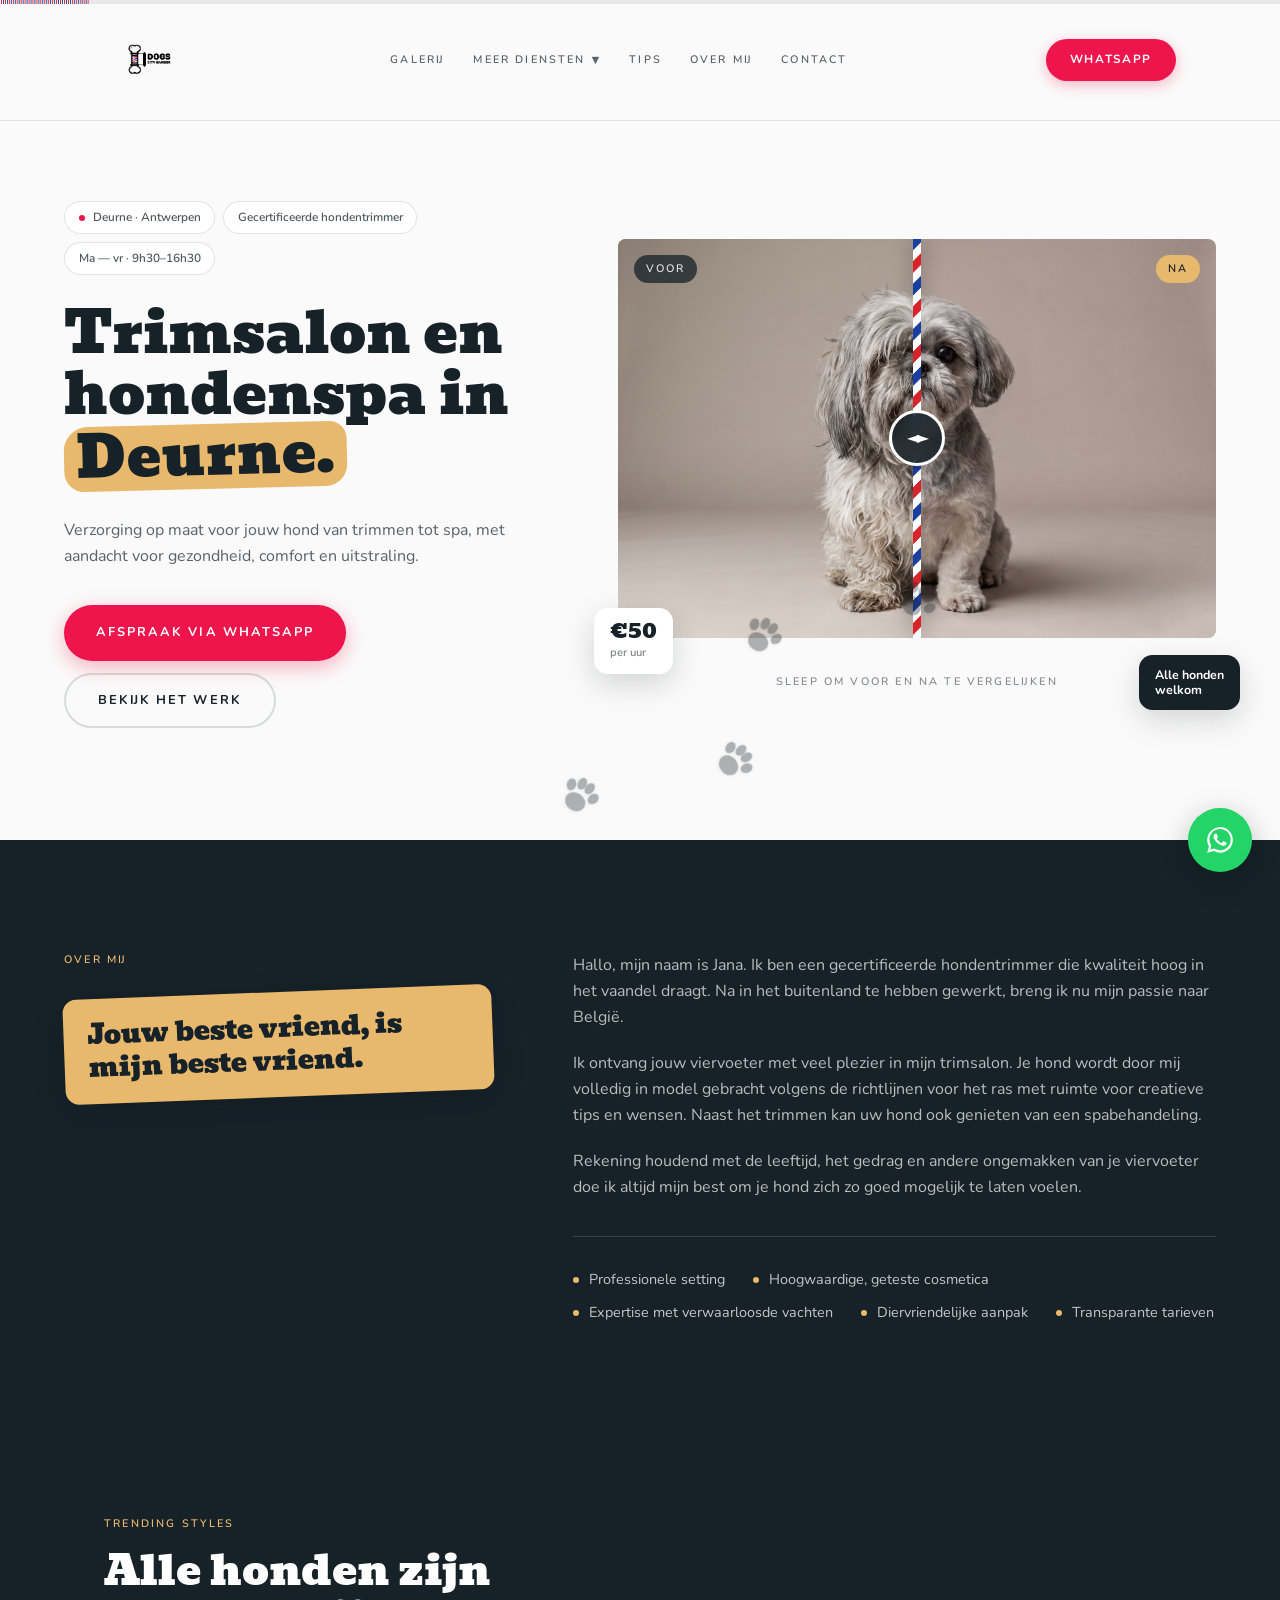
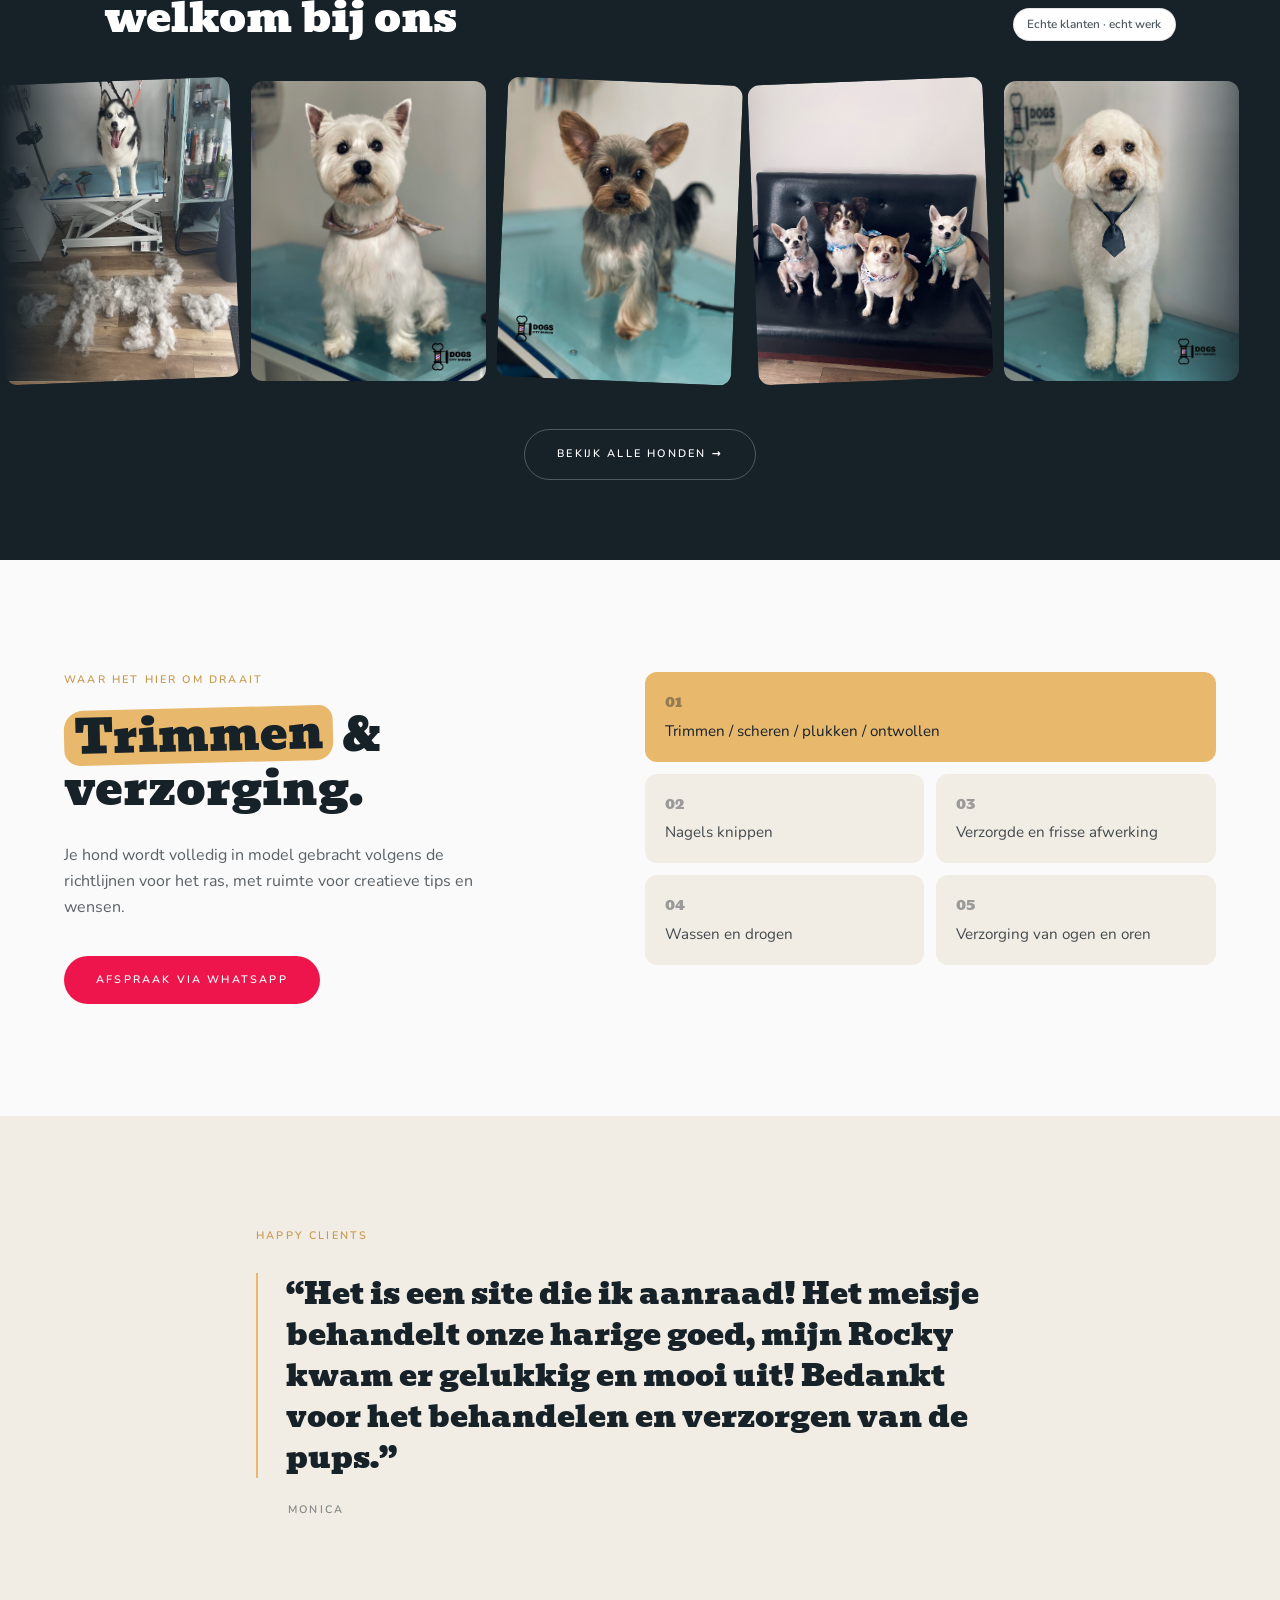
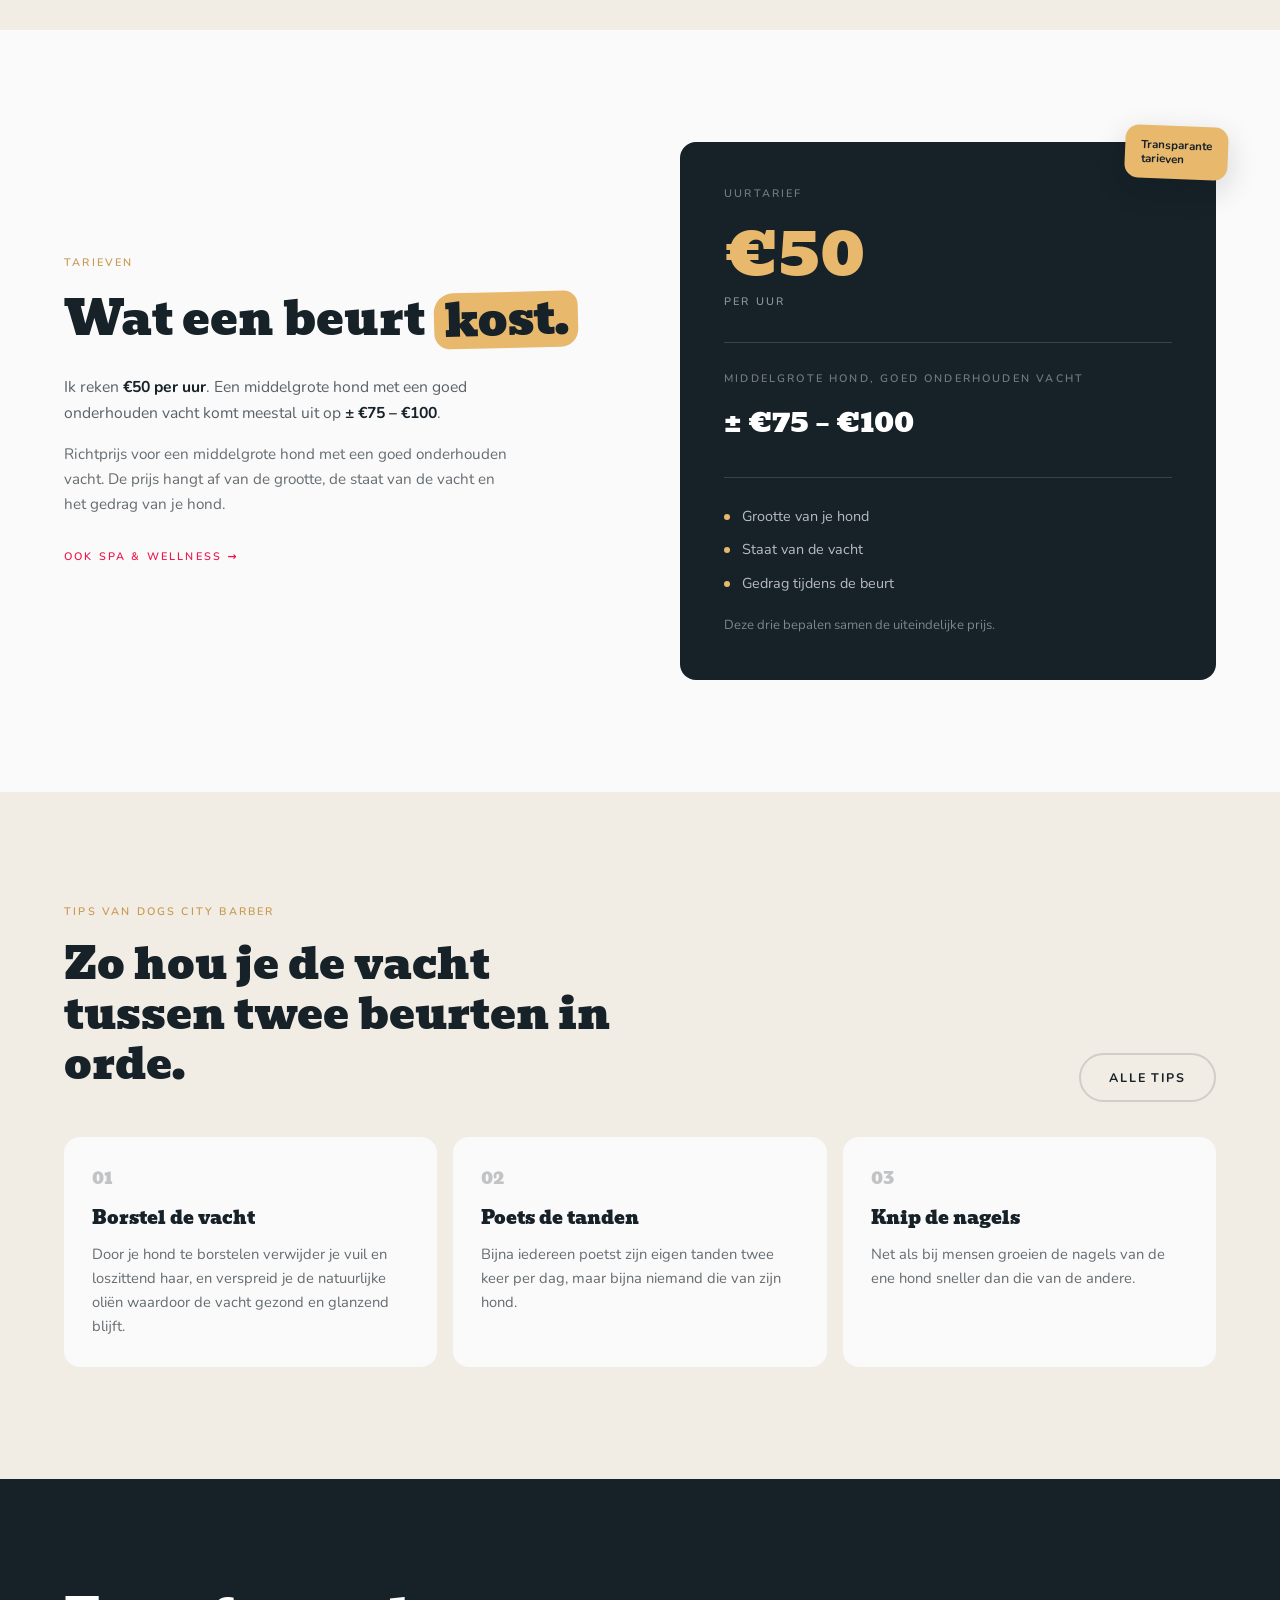
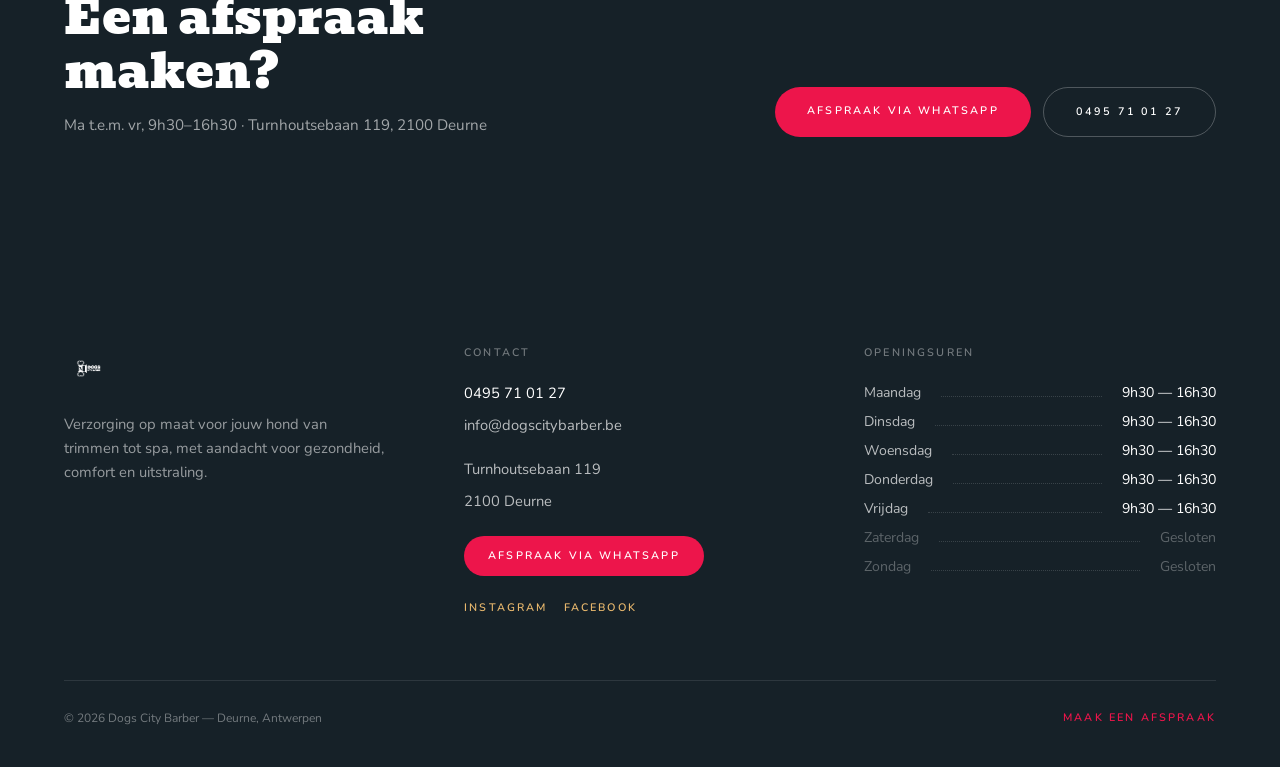
==== commit 0ef86e7c: "Gebruik HashRouter voor Dogs City Barber GitHub Pages honoreert enkel een 404.html in de site-root, " ====
--- a/dogscitybarber/index.html
+++ b/dogscitybarber/index.html
@@ -12,7 +12,7 @@
     <link rel="icon" type="image/png" href="./img/logo.png" />
     <link rel="preconnect" href="https://fonts.googleapis.com" />
     <link rel="preconnect" href="https://fonts.gstatic.com" crossorigin />
-    <script type="module" crossorigin src="/dogscitybarber/assets/index-DOtRgDuv.js"></script>
+    <script type="module" crossorigin src="/dogscitybarber/assets/index-BYdk3SBu.js"></script>
     <link rel="stylesheet" crossorigin href="/dogscitybarber/assets/index-Co9T6zKH.css">
   </head>
   <body>
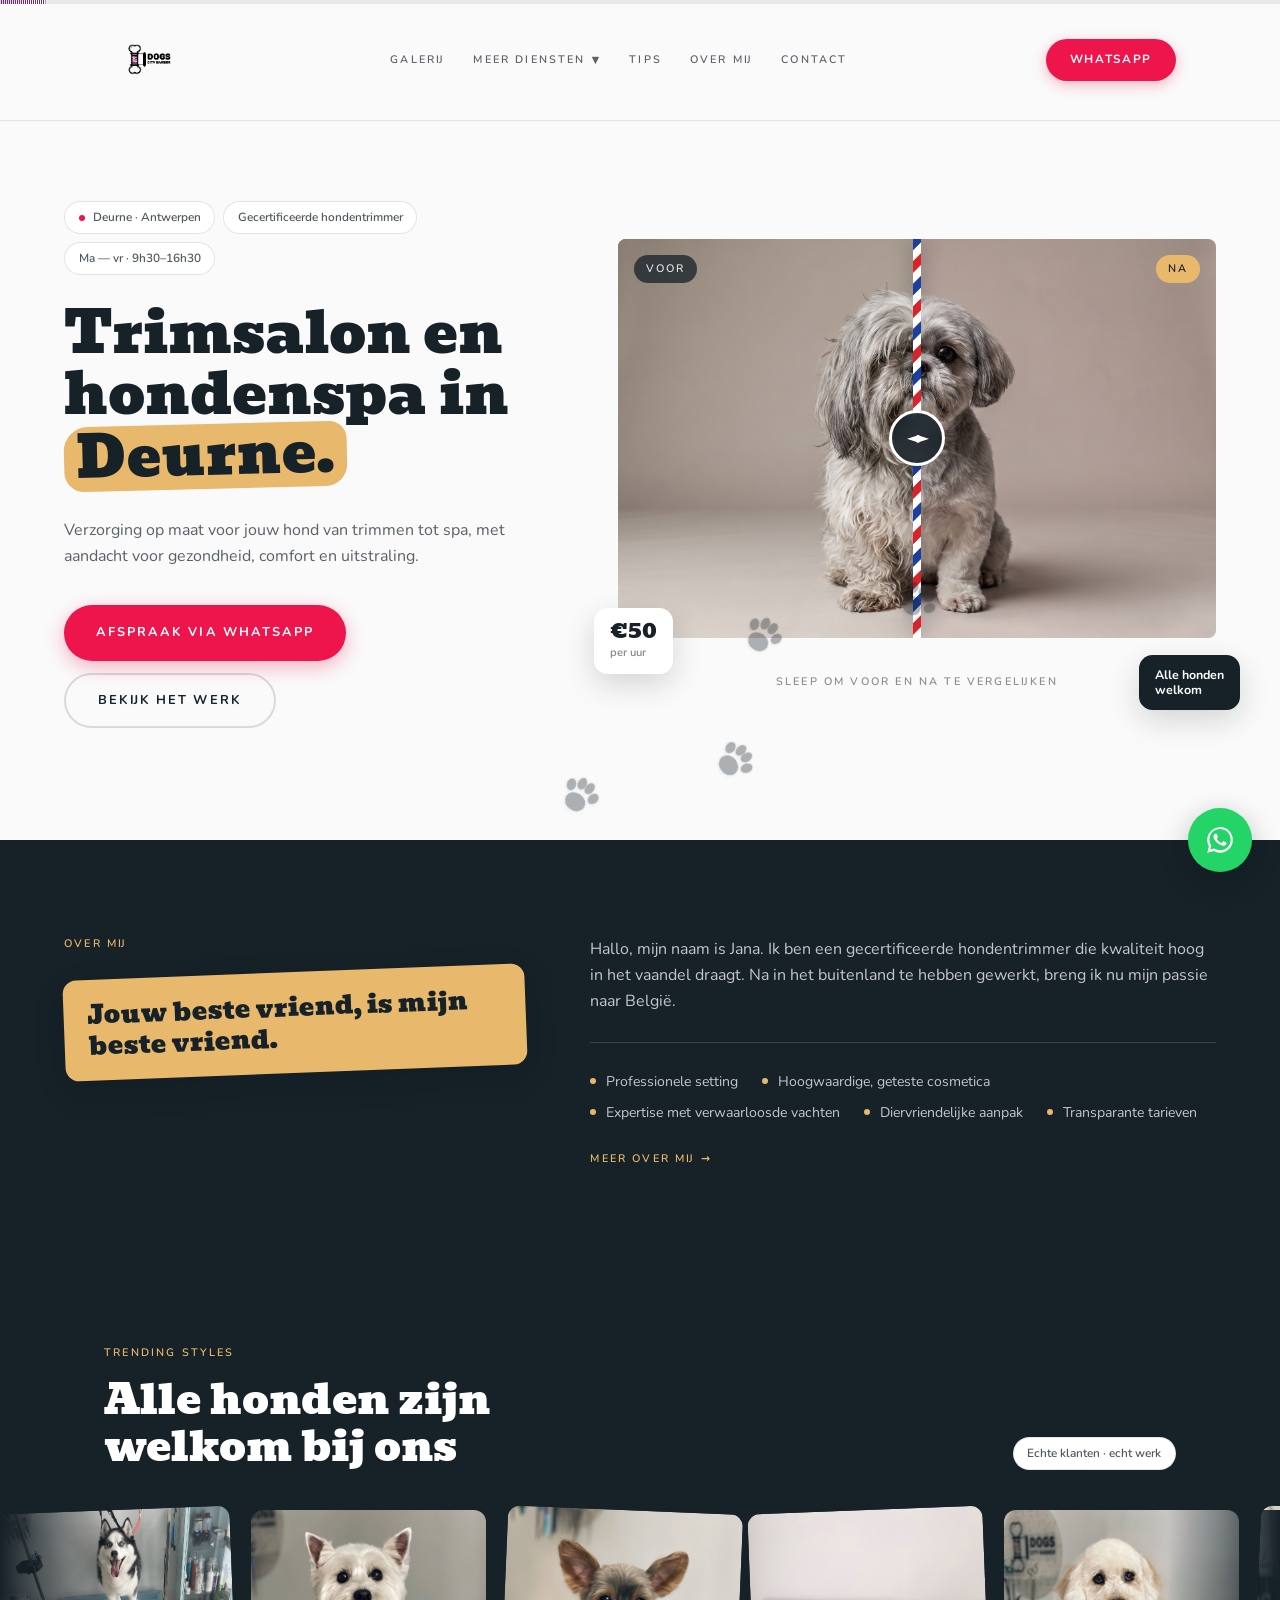
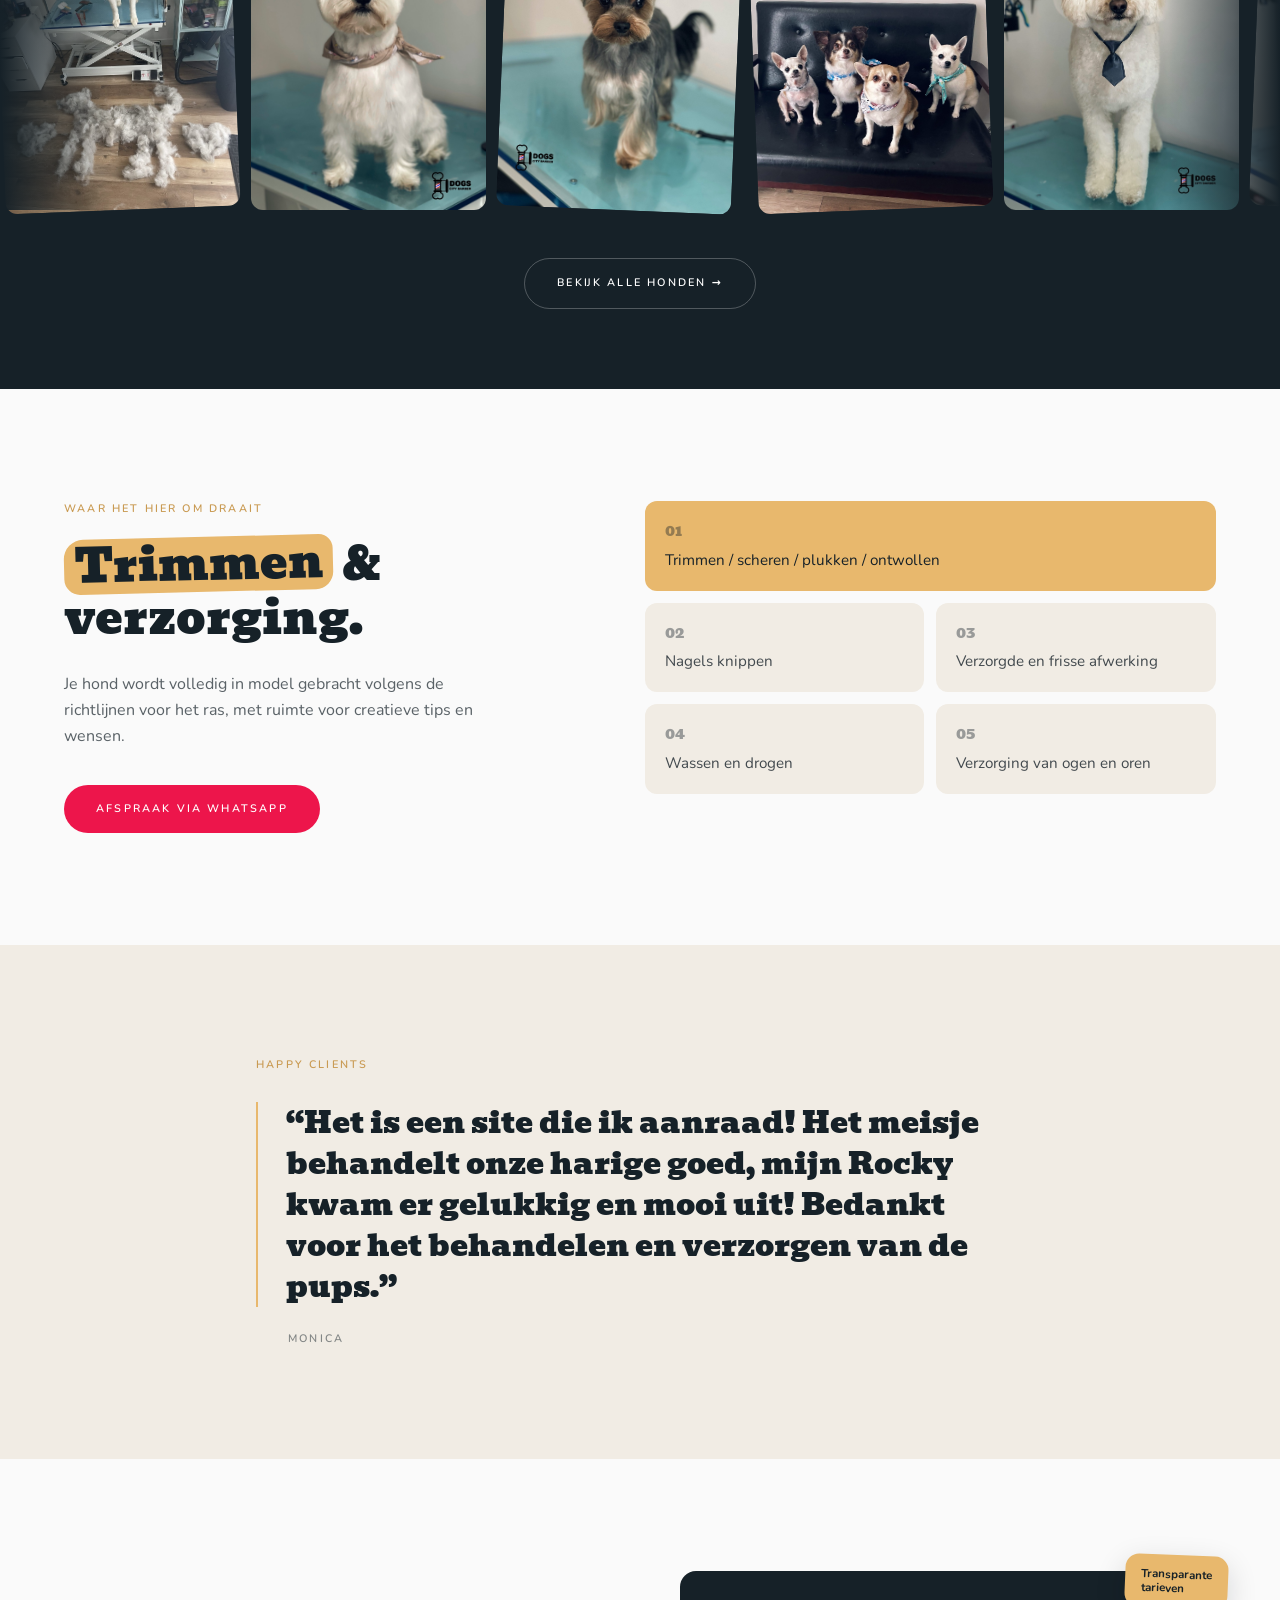
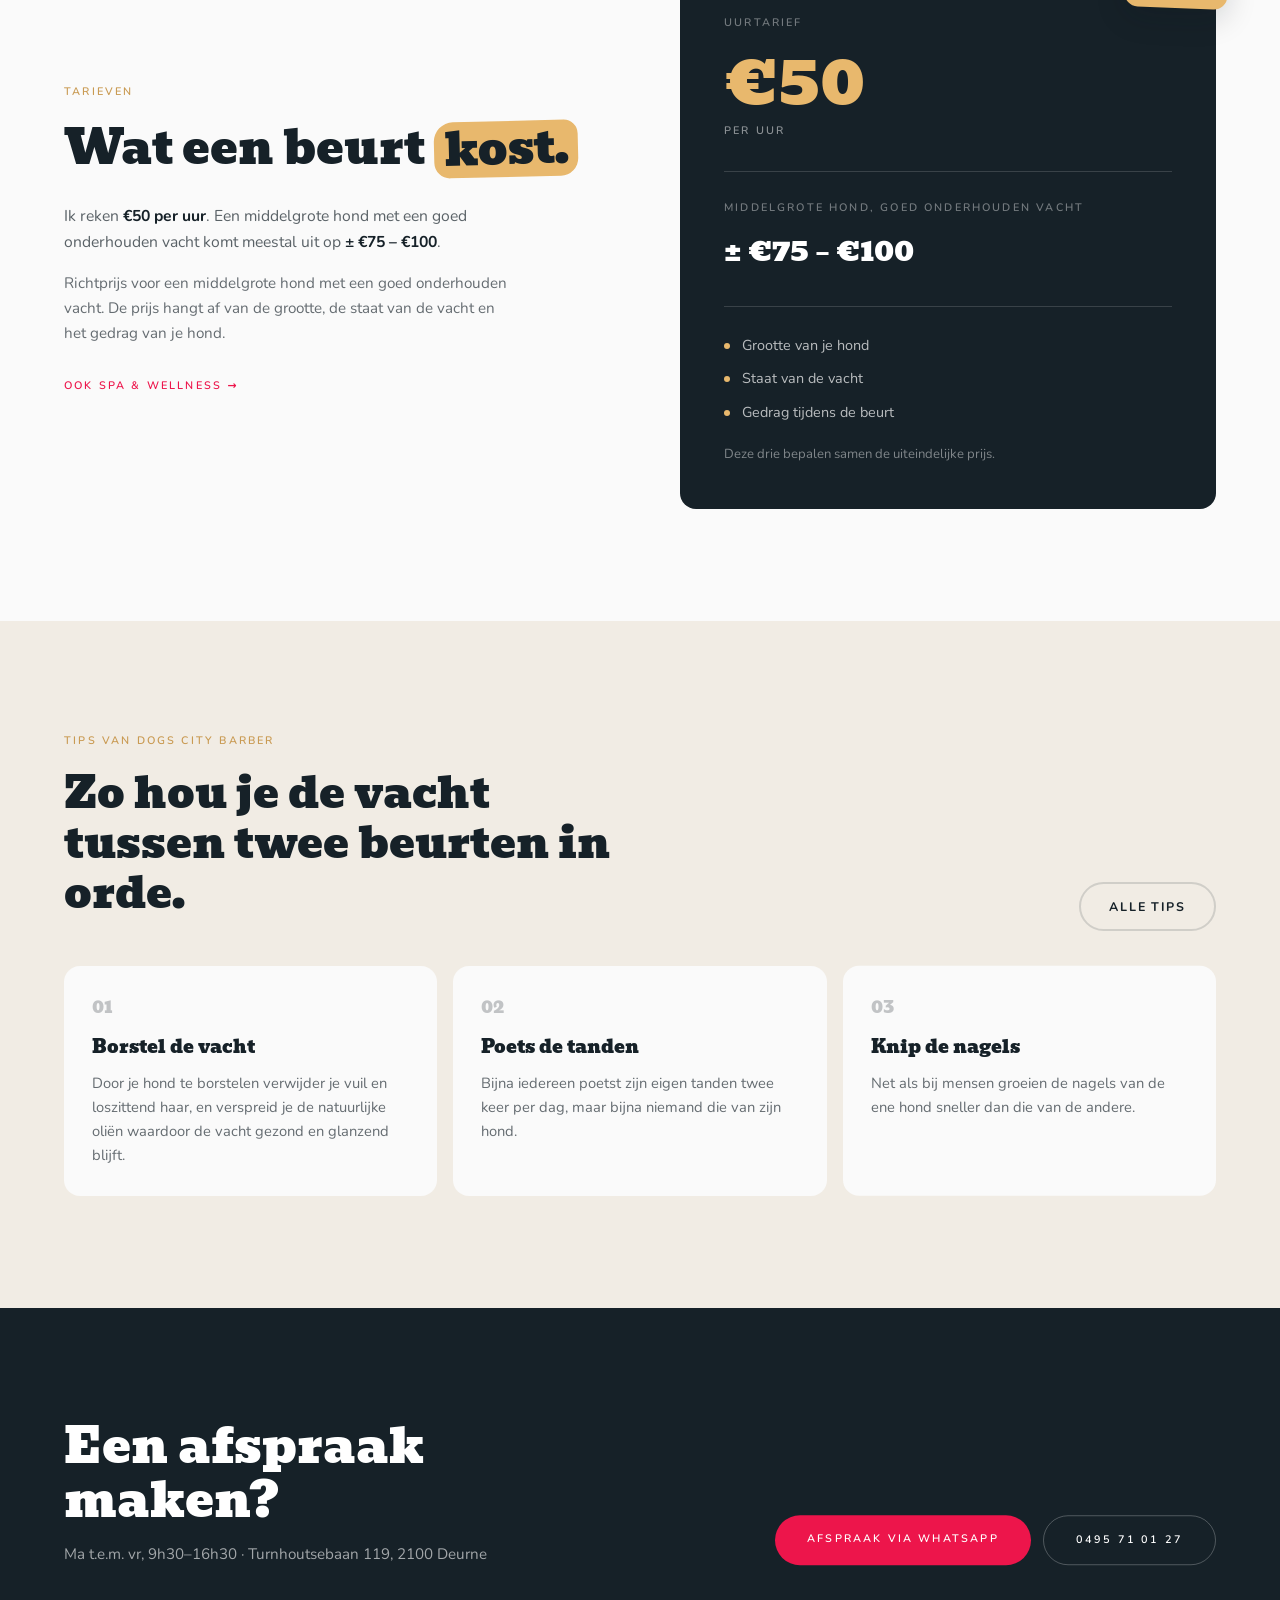
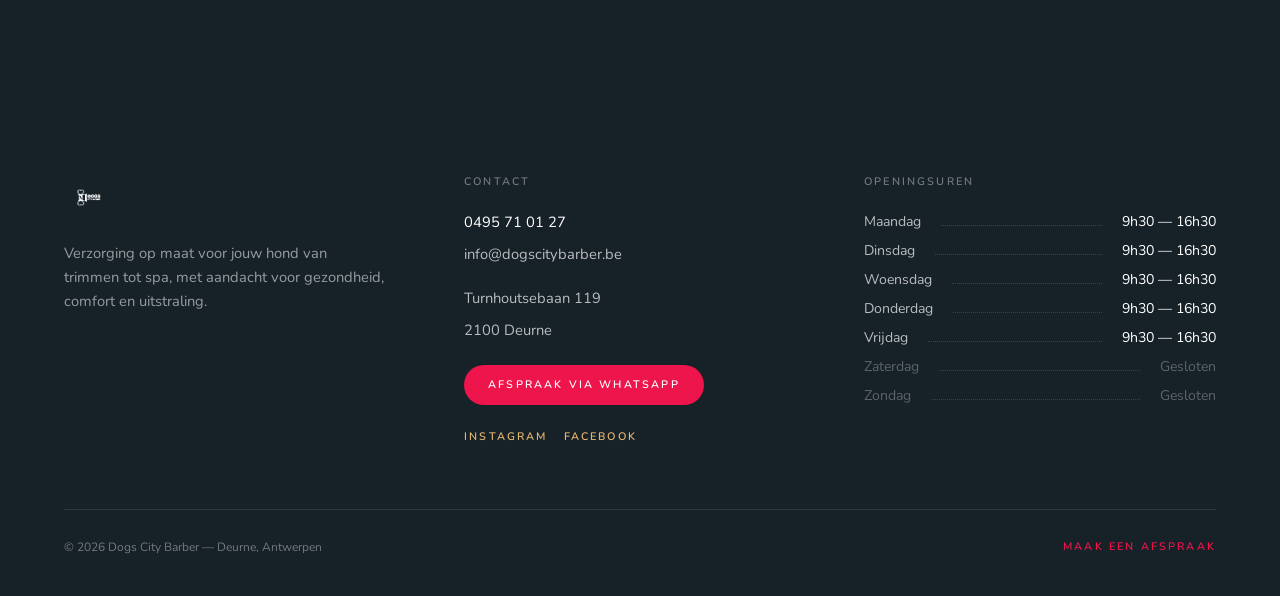
==== commit 66e64b4e: "Kort de "over mij" op de homepage in Drie paragrafen maakten de sectie zwaar, zeker op mobiel. Enkel" ====
--- a/dogscitybarber/index.html
+++ b/dogscitybarber/index.html
@@ -12,8 +12,8 @@
     <link rel="icon" type="image/png" href="./img/logo.png" />
     <link rel="preconnect" href="https://fonts.googleapis.com" />
     <link rel="preconnect" href="https://fonts.gstatic.com" crossorigin />
-    <script type="module" crossorigin src="/dogscitybarber/assets/index-BYdk3SBu.js"></script>
-    <link rel="stylesheet" crossorigin href="/dogscitybarber/assets/index-Co9T6zKH.css">
+    <script type="module" crossorigin src="/dogscitybarber/assets/index-D8s19yZ-.js"></script>
+    <link rel="stylesheet" crossorigin href="/dogscitybarber/assets/index-JsFFlYVX.css">
   </head>
   <body>
     <div id="root"></div>
--- a/dogscitybarber/assets/index-JsFFlYVX.css
+++ b/dogscitybarber/assets/index-JsFFlYVX.css
@@ -0,0 +1 @@
+@import "https://fonts.googleapis.com/css2?family=Bevan&family=Nunito:wght@300;400;600;700;800&display=swap";@layer components;@layer properties{@supports (((-webkit-hyphens:none)) and (not (margin-trim:inline))) or ((-moz-orient:inline) and (not (color:rgb(from red r g b)))){*,:before,:after,::backdrop{--tw-translate-x:0;--tw-translate-y:0;--tw-translate-z:0;--tw-rotate-x:initial;--tw-rotate-y:initial;--tw-rotate-z:initial;--tw-skew-x:initial;--tw-skew-y:initial;--tw-space-y-reverse:0;--tw-border-style:solid;--tw-gradient-position:initial;--tw-gradient-from:#0000;--tw-gradient-via:#0000;--tw-gradient-to:#0000;--tw-gradient-stops:initial;--tw-gradient-via-stops:initial;--tw-gradient-from-position:0%;--tw-gradient-via-position:50%;--tw-gradient-to-position:100%;--tw-leading:initial;--tw-font-weight:initial;--tw-tracking:initial;--tw-shadow:0 0 #0000;--tw-shadow-color:initial;--tw-shadow-alpha:100%;--tw-inset-shadow:0 0 #0000;--tw-inset-shadow-color:initial;--tw-inset-shadow-alpha:100%;--tw-ring-color:initial;--tw-ring-shadow:0 0 #0000;--tw-inset-ring-color:initial;--tw-inset-ring-shadow:0 0 #0000;--tw-ring-inset:initial;--tw-ring-offset-width:0px;--tw-ring-offset-color:#fff;--tw-ring-offset-shadow:0 0 #0000;--tw-blur:initial;--tw-brightness:initial;--tw-contrast:initial;--tw-grayscale:initial;--tw-hue-rotate:initial;--tw-invert:initial;--tw-opacity:initial;--tw-saturate:initial;--tw-sepia:initial;--tw-drop-shadow:initial;--tw-drop-shadow-color:initial;--tw-drop-shadow-alpha:100%;--tw-drop-shadow-size:initial;--tw-backdrop-blur:initial;--tw-backdrop-brightness:initial;--tw-backdrop-contrast:initial;--tw-backdrop-grayscale:initial;--tw-backdrop-hue-rotate:initial;--tw-backdrop-invert:initial;--tw-backdrop-opacity:initial;--tw-backdrop-saturate:initial;--tw-backdrop-sepia:initial;--tw-duration:initial;--tw-ease:initial}}}@layer theme{:root,:host{--font-sans:"Nunito", ui-sans-serif, system-ui, sans-serif;--font-mono:ui-monospace, SFMono-Regular, Menlo, Monaco, Consolas, "Liberation Mono", "Courier New", monospace;--color-white:#fff;--spacing:.25rem;--container-xs:20rem;--container-sm:24rem;--container-md:28rem;--container-lg:32rem;--container-xl:36rem;--container-3xl:48rem;--container-6xl:72rem;--text-base:1rem;--text-base--line-height:calc(1.5 / 1);--text-xl:1.25rem;--text-xl--line-height:calc(1.75 / 1.25);--font-weight-semibold:600;--font-weight-bold:700;--leading-tight:1.25;--leading-snug:1.375;--leading-relaxed:1.625;--radius-lg:.5rem;--radius-xl:.75rem;--radius-2xl:1rem;--ease-out:cubic-bezier(0, 0, .2, 1);--animate-ping:ping 1s cubic-bezier(0, 0, .2, 1) infinite;--default-transition-duration:.15s;--default-transition-timing-function:cubic-bezier(.4, 0, .2, 1);--default-font-family:var(--font-sans);--default-mono-font-family:var(--font-mono);--color-gold:#e8b86d;--color-gold-deep:#c99a52;--color-ink:#162128;--color-ink-deep:#0c1418;--color-bone:#fafafa;--color-bone-warm:#f1ece4;--color-action:#ed154b;--color-action-deep:#c9103e;--color-barber-red:#d8232a;--color-barber-blue:#1b3fa0;--font-display:"Bevan", ui-serif, Georgia, serif}}@layer base{*,:after,:before,::backdrop{box-sizing:border-box;border:0 solid;margin:0;padding:0}::file-selector-button{box-sizing:border-box;border:0 solid;margin:0;padding:0}html,:host{-webkit-text-size-adjust:100%;tab-size:4;line-height:1.5;font-family:var(--default-font-family,-apple-system, BlinkMacSystemFont, "Segoe UI", Roboto, "Helvetica Neue", "Noto Sans", Arial, sans-serif, "Apple Color Emoji", "Segoe UI Emoji", "Segoe UI Symbol", "Noto Color Emoji");font-feature-settings:var(--default-font-feature-settings,normal);font-variation-settings:var(--default-font-variation-settings,normal);-webkit-tap-highlight-color:transparent}hr{height:0;color:inherit;border-top-width:1px}abbr:where([title]){-webkit-text-decoration:underline dotted;text-decoration:underline dotted}h1,h2,h3,h4,h5,h6{font-size:inherit;font-weight:inherit}a{color:inherit;-webkit-text-decoration:inherit;-webkit-text-decoration:inherit;-webkit-text-decoration:inherit;-webkit-text-decoration:inherit;text-decoration:inherit}b,strong{font-weight:bolder}code,kbd,samp,pre{font-family:var(--default-mono-font-family,ui-monospace, SFMono-Regular, Menlo, Monaco, Consolas, "Liberation Mono", "Courier New", monospace);font-feature-settings:var(--default-mono-font-feature-settings,normal);font-variation-settings:var(--default-mono-font-variation-settings,normal);font-size:1em}small{font-size:80%}sub,sup{vertical-align:baseline;font-size:75%;line-height:0;position:relative}sub{bottom:-.25em}sup{top:-.5em}table{text-indent:0;border-color:inherit;border-collapse:collapse}:-moz-focusring:where(:not(iframe)){outline:auto}progress{vertical-align:baseline}summary{display:list-item}ol,ul,menu{list-style:none}img,svg,video,canvas,audio,iframe,embed,object{vertical-align:middle;display:block}img,video{max-width:100%;height:auto}button,input,select,optgroup,textarea{font:inherit;font-feature-settings:inherit;font-variation-settings:inherit;letter-spacing:inherit;color:inherit;opacity:1;background-color:#0000;border-radius:0}::file-selector-button{font:inherit;font-feature-settings:inherit;font-variation-settings:inherit;letter-spacing:inherit;color:inherit;opacity:1;background-color:#0000;border-radius:0}:where(select:is([multiple],[size])) optgroup{font-weight:bolder}:where(select:is([multiple],[size])) optgroup option{padding-inline-start:20px}::file-selector-button{margin-inline-end:4px}::placeholder{opacity:1}@supports (not ((-webkit-appearance:-apple-pay-button))) or (contain-intrinsic-size:1px){::placeholder{color:currentColor}@supports (color:color-mix(in lab, red, red)){::placeholder{color:color-mix(in oklab, currentcolor 50%, transparent)}}}textarea{resize:vertical}::-webkit-search-decoration{-webkit-appearance:none}::-webkit-date-and-time-value{min-height:1lh;text-align:inherit}::-webkit-datetime-edit{display:inline-flex}::-webkit-datetime-edit-fields-wrapper{padding:0}::-webkit-datetime-edit{padding-block:0}::-webkit-datetime-edit-year-field{padding-block:0}::-webkit-datetime-edit-month-field{padding-block:0}::-webkit-datetime-edit-day-field{padding-block:0}::-webkit-datetime-edit-hour-field{padding-block:0}::-webkit-datetime-edit-minute-field{padding-block:0}::-webkit-datetime-edit-second-field{padding-block:0}::-webkit-datetime-edit-millisecond-field{padding-block:0}::-webkit-datetime-edit-meridiem-field{padding-block:0}::-webkit-calendar-picker-indicator{line-height:1}:-moz-ui-invalid{box-shadow:none}button,input:where([type=button],[type=reset],[type=submit]){appearance:button}::file-selector-button{appearance:button}::-webkit-inner-spin-button{height:auto}::-webkit-outer-spin-button{height:auto}[hidden]:where(:not([hidden=until-found])){display:none!important}}@layer utilities{.pointer-events-none{pointer-events:none}.absolute{position:absolute}.fixed{position:fixed}.relative{position:relative}.sticky{position:sticky}.inset-0{inset:0}.inset-x-0{inset-inline:0}.inset-x-4{inset-inline:calc(var(--spacing) * 4)}.inset-y-0{inset-block:0}.-top-4{top:calc(var(--spacing) * -4)}.top-0{top:0}.top-1\/2{top:50%}.top-4{top:calc(var(--spacing) * 4)}.top-5{top:calc(var(--spacing) * 5)}.top-full{top:100%}.-right-3{right:calc(var(--spacing) * -3)}.right-0{right:0}.right-3{right:calc(var(--spacing) * 3)}.right-4{right:calc(var(--spacing) * 4)}.right-5{right:calc(var(--spacing) * 5)}.right-full{right:100%}.-bottom-4{bottom:calc(var(--spacing) * -4)}.-bottom-5{bottom:calc(var(--spacing) * -5)}.bottom-0{bottom:0}.bottom-4{bottom:calc(var(--spacing) * 4)}.bottom-5{bottom:calc(var(--spacing) * 5)}.-left-3{left:calc(var(--spacing) * -3)}.left-0{left:0}.left-1\/2{left:50%}.left-3{left:calc(var(--spacing) * 3)}.left-4{left:calc(var(--spacing) * 4)}.z-20{z-index:20}.z-30{z-index:30}.z-50{z-index:50}.z-\[60\]{z-index:60}.z-\[70\]{z-index:70}.order-1{order:1}.order-2{order:2}.mx-1{margin-inline:var(--spacing)}.mx-2{margin-inline:calc(var(--spacing) * 2)}.mx-auto{margin-inline:auto}.mt-0\.5{margin-top:calc(var(--spacing) * .5)}.mt-1{margin-top:var(--spacing)}.mt-2{margin-top:calc(var(--spacing) * 2)}.mt-2\.5{margin-top:calc(var(--spacing) * 2.5)}.mt-3{margin-top:calc(var(--spacing) * 3)}.mt-4{margin-top:calc(var(--spacing) * 4)}.mt-5{margin-top:calc(var(--spacing) * 5)}.mt-6{margin-top:calc(var(--spacing) * 6)}.mt-7{margin-top:calc(var(--spacing) * 7)}.mt-8{margin-top:calc(var(--spacing) * 8)}.mt-9{margin-top:calc(var(--spacing) * 9)}.mt-10{margin-top:calc(var(--spacing) * 10)}.mt-11{margin-top:calc(var(--spacing) * 11)}.mt-12{margin-top:calc(var(--spacing) * 12)}.mt-14{margin-top:calc(var(--spacing) * 14)}.mt-16{margin-top:calc(var(--spacing) * 16)}.mr-3{margin-right:calc(var(--spacing) * 3)}.mb-2{margin-bottom:calc(var(--spacing) * 2)}.mb-5{margin-bottom:calc(var(--spacing) * 5)}.mb-10{margin-bottom:calc(var(--spacing) * 10)}.block{display:block}.flex{display:flex}.grid{display:grid}.hidden{display:none}.inline-block{display:inline-block}.aspect-\[3\/2\]{aspect-ratio:3/2}.aspect-\[4\/5\]{aspect-ratio:4/5}.aspect-square{aspect-ratio:1}.h-1\.5{height:calc(var(--spacing) * 1.5)}.h-7{height:calc(var(--spacing) * 7)}.h-8{height:calc(var(--spacing) * 8)}.h-10{height:calc(var(--spacing) * 10)}.h-11{height:calc(var(--spacing) * 11)}.h-12{height:calc(var(--spacing) * 12)}.h-14{height:calc(var(--spacing) * 14)}.h-\[2px\]{height:2px}.h-\[4\.6rem\]{height:4.6rem}.h-\[4px\]{height:4px}.h-\[5px\]{height:5px}.h-\[6px\]{height:6px}.h-\[100svh\]{height:100svh}.h-\[220px\]{height:220px}.h-full{height:100%}.max-h-\[76vh\]{max-height:76vh}.w-1\.5{width:calc(var(--spacing) * 1.5)}.w-6{width:calc(var(--spacing) * 6)}.w-7{width:calc(var(--spacing) * 7)}.w-8{width:calc(var(--spacing) * 8)}.w-10{width:calc(var(--spacing) * 10)}.w-11{width:calc(var(--spacing) * 11)}.w-12{width:calc(var(--spacing) * 12)}.w-14{width:calc(var(--spacing) * 14)}.w-16{width:calc(var(--spacing) * 16)}.w-60{width:calc(var(--spacing) * 60)}.w-\[6px\]{width:6px}.w-\[8px\]{width:8px}.w-\[170px\]{width:170px}.w-auto{width:auto}.w-full{width:100%}.max-w-3xl{max-width:var(--container-3xl)}.max-w-6xl{max-width:var(--container-6xl)}.max-w-lg{max-width:var(--container-lg)}.max-w-md{max-width:var(--container-md)}.max-w-sm{max-width:var(--container-sm)}.max-w-xl{max-width:var(--container-xl)}.max-w-xs{max-width:var(--container-xs)}.flex-1{flex:1}.shrink-0{flex-shrink:0}.origin-left{transform-origin:0}.-translate-x-1\/2{--tw-translate-x:calc(calc(1 / 2 * 100%) * -1);translate:var(--tw-translate-x) var(--tw-translate-y)}.-translate-y-1\/2{--tw-translate-y:calc(calc(1 / 2 * 100%) * -1);translate:var(--tw-translate-x) var(--tw-translate-y)}.-translate-y-\[7px\]{--tw-translate-y:calc(7px * -1);translate:var(--tw-translate-x) var(--tw-translate-y)}.translate-y-3{--tw-translate-y:calc(var(--spacing) * 3);translate:var(--tw-translate-x) var(--tw-translate-y)}.translate-y-\[7px\]{--tw-translate-y:7px;translate:var(--tw-translate-x) var(--tw-translate-y)}.-rotate-45{rotate:-45deg}.rotate-45{rotate:45deg}.rotate-180{rotate:180deg}.transform{transform:var(--tw-rotate-x,) var(--tw-rotate-y,) var(--tw-rotate-z,) var(--tw-skew-x,) var(--tw-skew-y,)}.animate-ping{animation:var(--animate-ping)}.cursor-ew-resize{cursor:ew-resize}.cursor-pointer{cursor:pointer}.auto-rows-\[190px\]{grid-auto-rows:190px}.grid-cols-2{grid-template-columns:repeat(2,minmax(0,1fr))}.flex-col{flex-direction:column}.flex-wrap{flex-wrap:wrap}.items-baseline{align-items:baseline}.items-center{align-items:center}.items-end{align-items:flex-end}.items-start{align-items:flex-start}.justify-between{justify-content:space-between}.justify-center{justify-content:center}.gap-1\.5{gap:calc(var(--spacing) * 1.5)}.gap-2{gap:calc(var(--spacing) * 2)}.gap-2\.5{gap:calc(var(--spacing) * 2.5)}.gap-3{gap:calc(var(--spacing) * 3)}.gap-4{gap:calc(var(--spacing) * 4)}.gap-5{gap:calc(var(--spacing) * 5)}.gap-6{gap:calc(var(--spacing) * 6)}.gap-7{gap:calc(var(--spacing) * 7)}.gap-8{gap:calc(var(--spacing) * 8)}.gap-9{gap:calc(var(--spacing) * 9)}.gap-12{gap:calc(var(--spacing) * 12)}.gap-14{gap:calc(var(--spacing) * 14)}.gap-\[5px\]{gap:5px}:where(.space-y-2>:not(:last-child)){--tw-space-y-reverse:0;margin-block-start:calc(calc(var(--spacing) * 2) * var(--tw-space-y-reverse));margin-block-end:calc(calc(var(--spacing) * 2) * calc(1 - var(--tw-space-y-reverse)))}:where(.space-y-2\.5>:not(:last-child)){--tw-space-y-reverse:0;margin-block-start:calc(calc(var(--spacing) * 2.5) * var(--tw-space-y-reverse));margin-block-end:calc(calc(var(--spacing) * 2.5) * calc(1 - var(--tw-space-y-reverse)))}:where(.space-y-3>:not(:last-child)){--tw-space-y-reverse:0;margin-block-start:calc(calc(var(--spacing) * 3) * var(--tw-space-y-reverse));margin-block-end:calc(calc(var(--spacing) * 3) * calc(1 - var(--tw-space-y-reverse)))}:where(.space-y-4>:not(:last-child)){--tw-space-y-reverse:0;margin-block-start:calc(calc(var(--spacing) * 4) * var(--tw-space-y-reverse));margin-block-end:calc(calc(var(--spacing) * 4) * calc(1 - var(--tw-space-y-reverse)))}.gap-x-6{column-gap:calc(var(--spacing) * 6)}.gap-y-2\.5{row-gap:calc(var(--spacing) * 2.5)}.overflow-hidden{overflow:hidden}.rounded-2xl{border-radius:var(--radius-2xl)}.rounded-full{border-radius:2147483647px}.rounded-lg{border-radius:var(--radius-lg)}.rounded-xl{border-radius:var(--radius-xl)}.border{border-style:var(--tw-border-style);border-width:1px}.border-2{border-style:var(--tw-border-style);border-width:2px}.border-\[3px\]{border-style:var(--tw-border-style);border-width:3px}.border-t{border-top-style:var(--tw-border-style);border-top-width:1px}.border-b{border-bottom-style:var(--tw-border-style);border-bottom-width:1px}.border-l-2{border-left-style:var(--tw-border-style);border-left-width:2px}.border-dotted{--tw-border-style:dotted;border-style:dotted}.border-gold{border-color:var(--color-gold)}.border-ink\/5{border-color:#1621280d}@supports (color:color-mix(in lab, red, red)){.border-ink\/5{border-color:color-mix(in oklab, var(--color-ink) 5%, transparent)}}.border-ink\/10{border-color:#1621281a}@supports (color:color-mix(in lab, red, red)){.border-ink\/10{border-color:color-mix(in oklab, var(--color-ink) 10%, transparent)}}.border-ink\/15{border-color:#16212826}@supports (color:color-mix(in lab, red, red)){.border-ink\/15{border-color:color-mix(in oklab, var(--color-ink) 15%, transparent)}}.border-ink\/20{border-color:#16212833}@supports (color:color-mix(in lab, red, red)){.border-ink\/20{border-color:color-mix(in oklab, var(--color-ink) 20%, transparent)}}.border-white{border-color:var(--color-white)}.border-white\/10{border-color:#ffffff1a}@supports (color:color-mix(in lab, red, red)){.border-white\/10{border-color:color-mix(in oklab, var(--color-white) 10%, transparent)}}.border-white\/12{border-color:#ffffff1f}@supports (color:color-mix(in lab, red, red)){.border-white\/12{border-color:color-mix(in oklab, var(--color-white) 12%, transparent)}}.border-white\/15{border-color:#ffffff26}@supports (color:color-mix(in lab, red, red)){.border-white\/15{border-color:color-mix(in oklab, var(--color-white) 15%, transparent)}}.border-white\/25{border-color:#ffffff40}@supports (color:color-mix(in lab, red, red)){.border-white\/25{border-color:color-mix(in oklab, var(--color-white) 25%, transparent)}}.bg-\[\#25D366\]{background-color:#25d366}.bg-\[\#25D366\]\/35{background-color:oklab(76.0953% -.174012 .10152/.35)}.bg-action{background-color:var(--color-action)}.bg-bone{background-color:var(--color-bone)}.bg-bone-warm{background-color:var(--color-bone-warm)}.bg-bone\/90{background-color:#fafafae6}@supports (color:color-mix(in lab, red, red)){.bg-bone\/90{background-color:color-mix(in oklab, var(--color-bone) 90%, transparent)}}.bg-gold{background-color:var(--color-gold)}.bg-ink{background-color:var(--color-ink)}.bg-ink-deep{background-color:var(--color-ink-deep)}.bg-ink\/8{background-color:#16212814}@supports (color:color-mix(in lab, red, red)){.bg-ink\/8{background-color:color-mix(in oklab, var(--color-ink) 8%, transparent)}}.bg-ink\/70{background-color:#162128b3}@supports (color:color-mix(in lab, red, red)){.bg-ink\/70{background-color:color-mix(in oklab, var(--color-ink) 70%, transparent)}}.bg-ink\/75{background-color:#162128bf}@supports (color:color-mix(in lab, red, red)){.bg-ink\/75{background-color:color-mix(in oklab, var(--color-ink) 75%, transparent)}}.bg-ink\/85{background-color:#162128d9}@supports (color:color-mix(in lab, red, red)){.bg-ink\/85{background-color:color-mix(in oklab, var(--color-ink) 85%, transparent)}}.bg-ink\/95{background-color:#162128f2}@supports (color:color-mix(in lab, red, red)){.bg-ink\/95{background-color:color-mix(in oklab, var(--color-ink) 95%, transparent)}}.bg-white{background-color:var(--color-white)}.bg-white\/10{background-color:#ffffff1a}@supports (color:color-mix(in lab, red, red)){.bg-white\/10{background-color:color-mix(in oklab, var(--color-white) 10%, transparent)}}.bg-white\/70{background-color:#ffffffb3}@supports (color:color-mix(in lab, red, red)){.bg-white\/70{background-color:color-mix(in oklab, var(--color-white) 70%, transparent)}}.bg-gradient-to-l{--tw-gradient-position:to left in oklab;background-image:linear-gradient(var(--tw-gradient-stops))}.bg-gradient-to-r{--tw-gradient-position:to right in oklab;background-image:linear-gradient(var(--tw-gradient-stops))}.bg-gradient-to-t{--tw-gradient-position:to top in oklab;background-image:linear-gradient(var(--tw-gradient-stops))}.from-ink{--tw-gradient-from:var(--color-ink);--tw-gradient-stops:var(--tw-gradient-via-stops,var(--tw-gradient-position), var(--tw-gradient-from) var(--tw-gradient-from-position), var(--tw-gradient-to) var(--tw-gradient-to-position))}.from-ink\/85{--tw-gradient-from:#162128d9}@supports (color:color-mix(in lab, red, red)){.from-ink\/85{--tw-gradient-from:color-mix(in oklab, var(--color-ink) 85%, transparent)}}.from-ink\/85{--tw-gradient-stops:var(--tw-gradient-via-stops,var(--tw-gradient-position), var(--tw-gradient-from) var(--tw-gradient-from-position), var(--tw-gradient-to) var(--tw-gradient-to-position))}.via-ink\/25{--tw-gradient-via:#16212840}@supports (color:color-mix(in lab, red, red)){.via-ink\/25{--tw-gradient-via:color-mix(in oklab, var(--color-ink) 25%, transparent)}}.via-ink\/25{--tw-gradient-via-stops:var(--tw-gradient-position), var(--tw-gradient-from) var(--tw-gradient-from-position), var(--tw-gradient-via) var(--tw-gradient-via-position), var(--tw-gradient-to) var(--tw-gradient-to-position);--tw-gradient-stops:var(--tw-gradient-via-stops)}.to-transparent{--tw-gradient-to:transparent;--tw-gradient-stops:var(--tw-gradient-via-stops,var(--tw-gradient-position), var(--tw-gradient-from) var(--tw-gradient-from-position), var(--tw-gradient-to) var(--tw-gradient-to-position))}.fill-white{fill:var(--color-white)}.object-contain{object-fit:contain}.object-cover{object-fit:cover}.p-4{padding:calc(var(--spacing) * 4)}.p-5{padding:calc(var(--spacing) * 5)}.p-7{padding:calc(var(--spacing) * 7)}.p-8{padding:calc(var(--spacing) * 8)}.p-9{padding:calc(var(--spacing) * 9)}.px-3{padding-inline:calc(var(--spacing) * 3)}.px-3\.5{padding-inline:calc(var(--spacing) * 3.5)}.px-4{padding-inline:calc(var(--spacing) * 4)}.px-5{padding-inline:calc(var(--spacing) * 5)}.px-6{padding-inline:calc(var(--spacing) * 6)}.px-7{padding-inline:calc(var(--spacing) * 7)}.px-8{padding-inline:calc(var(--spacing) * 8)}.py-1\.5{padding-block:calc(var(--spacing) * 1.5)}.py-2{padding-block:calc(var(--spacing) * 2)}.py-3{padding-block:calc(var(--spacing) * 3)}.py-3\.5{padding-block:calc(var(--spacing) * 3.5)}.py-4{padding-block:calc(var(--spacing) * 4)}.py-4\.5{padding-block:calc(var(--spacing) * 4.5)}.py-5{padding-block:calc(var(--spacing) * 5)}.py-16{padding-block:calc(var(--spacing) * 16)}.py-20{padding-block:calc(var(--spacing) * 20)}.pt-2{padding-top:calc(var(--spacing) * 2)}.pt-3{padding-top:calc(var(--spacing) * 3)}.pt-5{padding-top:calc(var(--spacing) * 5)}.pt-7{padding-top:calc(var(--spacing) * 7)}.pt-8{padding-top:calc(var(--spacing) * 8)}.pt-14{padding-top:calc(var(--spacing) * 14)}.pt-16{padding-top:calc(var(--spacing) * 16)}.pt-20{padding-top:calc(var(--spacing) * 20)}.pb-2{padding-bottom:calc(var(--spacing) * 2)}.pb-6{padding-bottom:calc(var(--spacing) * 6)}.pb-10{padding-bottom:calc(var(--spacing) * 10)}.pb-12{padding-bottom:calc(var(--spacing) * 12)}.pb-14{padding-bottom:calc(var(--spacing) * 14)}.pb-16{padding-bottom:calc(var(--spacing) * 16)}.pb-20{padding-bottom:calc(var(--spacing) * 20)}.pl-4{padding-left:calc(var(--spacing) * 4)}.pl-7{padding-left:calc(var(--spacing) * 7)}.pl-8{padding-left:calc(var(--spacing) * 8)}.text-center{text-align:center}.font-display{font-family:var(--font-display)}.text-base{font-size:var(--text-base);line-height:var(--tw-leading,var(--text-base--line-height))}.text-xl{font-size:var(--text-xl);line-height:var(--tw-leading,var(--text-xl--line-height))}.text-\[0\.6rem\]{font-size:.6rem}.text-\[0\.7rem\]{font-size:.7rem}.text-\[0\.8rem\]{font-size:.8rem}.text-\[0\.9rem\]{font-size:.9rem}.text-\[0\.72rem\]{font-size:.72rem}.text-\[0\.74rem\]{font-size:.74rem}.text-\[0\.75rem\]{font-size:.75rem}.text-\[0\.78rem\]{font-size:.78rem}.text-\[0\.82rem\]{font-size:.82rem}.text-\[0\.86rem\]{font-size:.86rem}.text-\[0\.87rem\]{font-size:.87rem}.text-\[0\.88rem\]{font-size:.88rem}.text-\[0\.92rem\]{font-size:.92rem}.text-\[0\.94rem\]{font-size:.94rem}.text-\[0\.95rem\]{font-size:.95rem}.text-\[0\.98rem\]{font-size:.98rem}.text-\[1\.1rem\]{font-size:1.1rem}.text-\[1\.02rem\]{font-size:1.02rem}.text-\[1\.2rem\]{font-size:1.2rem}.text-\[1\.3rem\]{font-size:1.3rem}.text-\[1\.4rem\]{font-size:1.4rem}.text-\[1\.05rem\]{font-size:1.05rem}.text-\[1\.5rem\]{font-size:1.5rem}.text-\[1\.6rem\]{font-size:1.6rem}.text-\[1\.7rem\]{font-size:1.7rem}.text-\[1\.8rem\]{font-size:1.8rem}.text-\[1\.9rem\]{font-size:1.9rem}.text-\[1\.15rem\]{font-size:1.15rem}.text-\[1\.35rem\]{font-size:1.35rem}.text-\[1rem\]{font-size:1rem}.text-\[2\.1rem\]{font-size:2.1rem}.text-\[2\.3rem\]{font-size:2.3rem}.text-\[2rem\]{font-size:2rem}.text-\[3\.4rem\]{font-size:3.4rem}.leading-\[1\.1\]{--tw-leading:1.1;line-height:1.1}.leading-\[1\.2\]{--tw-leading:1.2;line-height:1.2}.leading-\[1\.05\]{--tw-leading:1.05;line-height:1.05}.leading-\[1\.06\]{--tw-leading:1.06;line-height:1.06}.leading-\[1\.08\]{--tw-leading:1.08;line-height:1.08}.leading-\[1\.12\]{--tw-leading:1.12;line-height:1.12}.leading-\[1\.15\]{--tw-leading:1.15;line-height:1.15}.leading-\[1\.35\]{--tw-leading:1.35;line-height:1.35}.leading-none{--tw-leading:1;line-height:1}.leading-relaxed{--tw-leading:var(--leading-relaxed);line-height:var(--leading-relaxed)}.leading-snug{--tw-leading:var(--leading-snug);line-height:var(--leading-snug)}.leading-tight{--tw-leading:var(--leading-tight);line-height:var(--leading-tight)}.font-bold{--tw-font-weight:var(--font-weight-bold);font-weight:var(--font-weight-bold)}.font-semibold{--tw-font-weight:var(--font-weight-semibold);font-weight:var(--font-weight-semibold)}.tracking-\[-0\.15em\]{--tw-tracking:-.15em;letter-spacing:-.15em}.tracking-\[0\.14em\]{--tw-tracking:.14em;letter-spacing:.14em}.tracking-\[0\.16em\]{--tw-tracking:.16em;letter-spacing:.16em}.whitespace-nowrap{white-space:nowrap}.text-action{color:var(--color-action)}.text-gold{color:var(--color-gold)}.text-gold-deep{color:var(--color-gold-deep)}.text-ink{color:var(--color-ink)}.text-ink\/20{color:#16212833}@supports (color:color-mix(in lab, red, red)){.text-ink\/20{color:color-mix(in oklab, var(--color-ink) 20%, transparent)}}.text-ink\/25{color:#16212840}@supports (color:color-mix(in lab, red, red)){.text-ink\/25{color:color-mix(in oklab, var(--color-ink) 25%, transparent)}}.text-ink\/35{color:#16212859}@supports (color:color-mix(in lab, red, red)){.text-ink\/35{color:color-mix(in oklab, var(--color-ink) 35%, transparent)}}.text-ink\/40{color:#16212866}@supports (color:color-mix(in lab, red, red)){.text-ink\/40{color:color-mix(in oklab, var(--color-ink) 40%, transparent)}}.text-ink\/45{color:#16212873}@supports (color:color-mix(in lab, red, red)){.text-ink\/45{color:color-mix(in oklab, var(--color-ink) 45%, transparent)}}.text-ink\/50{color:#16212880}@supports (color:color-mix(in lab, red, red)){.text-ink\/50{color:color-mix(in oklab, var(--color-ink) 50%, transparent)}}.text-ink\/55{color:#1621288c}@supports (color:color-mix(in lab, red, red)){.text-ink\/55{color:color-mix(in oklab, var(--color-ink) 55%, transparent)}}.text-ink\/65{color:#162128a6}@supports (color:color-mix(in lab, red, red)){.text-ink\/65{color:color-mix(in oklab, var(--color-ink) 65%, transparent)}}.text-ink\/70{color:#162128b3}@supports (color:color-mix(in lab, red, red)){.text-ink\/70{color:color-mix(in oklab, var(--color-ink) 70%, transparent)}}.text-ink\/75{color:#162128bf}@supports (color:color-mix(in lab, red, red)){.text-ink\/75{color:color-mix(in oklab, var(--color-ink) 75%, transparent)}}.text-ink\/80{color:#162128cc}@supports (color:color-mix(in lab, red, red)){.text-ink\/80{color:color-mix(in oklab, var(--color-ink) 80%, transparent)}}.text-white{color:var(--color-white)}.text-white\/25{color:#ffffff40}@supports (color:color-mix(in lab, red, red)){.text-white\/25{color:color-mix(in oklab, var(--color-white) 25%, transparent)}}.text-white\/30{color:#ffffff4d}@supports (color:color-mix(in lab, red, red)){.text-white\/30{color:color-mix(in oklab, var(--color-white) 30%, transparent)}}.text-white\/35{color:#ffffff59}@supports (color:color-mix(in lab, red, red)){.text-white\/35{color:color-mix(in oklab, var(--color-white) 35%, transparent)}}.text-white\/40{color:#fff6}@supports (color:color-mix(in lab, red, red)){.text-white\/40{color:color-mix(in oklab, var(--color-white) 40%, transparent)}}.text-white\/45{color:#ffffff73}@supports (color:color-mix(in lab, red, red)){.text-white\/45{color:color-mix(in oklab, var(--color-white) 45%, transparent)}}.text-white\/50{color:#ffffff80}@supports (color:color-mix(in lab, red, red)){.text-white\/50{color:color-mix(in oklab, var(--color-white) 50%, transparent)}}.text-white\/55{color:#ffffff8c}@supports (color:color-mix(in lab, red, red)){.text-white\/55{color:color-mix(in oklab, var(--color-white) 55%, transparent)}}.text-white\/60{color:#fff9}@supports (color:color-mix(in lab, red, red)){.text-white\/60{color:color-mix(in oklab, var(--color-white) 60%, transparent)}}.text-white\/70{color:#ffffffb3}@supports (color:color-mix(in lab, red, red)){.text-white\/70{color:color-mix(in oklab, var(--color-white) 70%, transparent)}}.text-white\/75{color:#ffffffbf}@supports (color:color-mix(in lab, red, red)){.text-white\/75{color:color-mix(in oklab, var(--color-white) 75%, transparent)}}.text-white\/80{color:#fffc}@supports (color:color-mix(in lab, red, red)){.text-white\/80{color:color-mix(in oklab, var(--color-white) 80%, transparent)}}.text-white\/85{color:#ffffffd9}@supports (color:color-mix(in lab, red, red)){.text-white\/85{color:color-mix(in oklab, var(--color-white) 85%, transparent)}}.uppercase{text-transform:uppercase}.underline-offset-8{text-underline-offset:8px}.opacity-0{opacity:0}.shadow{--tw-shadow:0 1px 3px 0 var(--tw-shadow-color,#0000001a), 0 1px 2px -1px var(--tw-shadow-color,#0000001a);box-shadow:var(--tw-inset-shadow), var(--tw-inset-ring-shadow), var(--tw-ring-offset-shadow), var(--tw-ring-shadow), var(--tw-shadow)}.shadow-\[0_0_20px_rgba\(0\,0\,0\,0\.35\)\]{--tw-shadow:0 0 20px var(--tw-shadow-color,#00000059);box-shadow:var(--tw-inset-shadow), var(--tw-inset-ring-shadow), var(--tw-ring-offset-shadow), var(--tw-ring-shadow), var(--tw-shadow)}.shadow-\[0_4px_14px_rgba\(237\,21\,75\,0\.3\)\]{--tw-shadow:0 4px 14px var(--tw-shadow-color,#ed154b4d);box-shadow:var(--tw-inset-shadow), var(--tw-inset-ring-shadow), var(--tw-ring-offset-shadow), var(--tw-ring-shadow), var(--tw-shadow)}.shadow-\[0_6px_20px_rgba\(237\,21\,75\,0\.32\)\]{--tw-shadow:0 6px 20px var(--tw-shadow-color,#ed154b52);box-shadow:var(--tw-inset-shadow), var(--tw-inset-ring-shadow), var(--tw-ring-offset-shadow), var(--tw-ring-shadow), var(--tw-shadow)}.shadow-\[0_8px_28px_rgba\(12\,20\,24\,0\.28\)\]{--tw-shadow:0 8px 28px var(--tw-shadow-color,#0c141847);box-shadow:var(--tw-inset-shadow), var(--tw-inset-ring-shadow), var(--tw-ring-offset-shadow), var(--tw-ring-shadow), var(--tw-shadow)}.shadow-\[0_16px_40px_rgba\(12\,20\,24\,0\.14\)\]{--tw-shadow:0 16px 40px var(--tw-shadow-color,#0c141824);box-shadow:var(--tw-inset-shadow), var(--tw-inset-ring-shadow), var(--tw-ring-offset-shadow), var(--tw-ring-shadow), var(--tw-shadow)}.shadow-lg{--tw-shadow:0 10px 15px -3px var(--tw-shadow-color,#0000001a), 0 4px 6px -4px var(--tw-shadow-color,#0000001a);box-shadow:var(--tw-inset-shadow), var(--tw-inset-ring-shadow), var(--tw-ring-offset-shadow), var(--tw-ring-shadow), var(--tw-shadow)}.brightness-0{--tw-brightness:brightness(0%);filter:var(--tw-blur,) var(--tw-brightness,) var(--tw-contrast,) var(--tw-grayscale,) var(--tw-hue-rotate,) var(--tw-invert,) var(--tw-saturate,) var(--tw-sepia,) var(--tw-drop-shadow,)}.drop-shadow{--tw-drop-shadow-size:drop-shadow(0 1px 2px var(--tw-drop-shadow-color,#0000001a)) drop-shadow(0 1px 1px var(--tw-drop-shadow-color,#0000000f));--tw-drop-shadow:drop-shadow(0 1px 2px #0000001a) drop-shadow(0 1px 1px #0000000f);filter:var(--tw-blur,) var(--tw-brightness,) var(--tw-contrast,) var(--tw-grayscale,) var(--tw-hue-rotate,) var(--tw-invert,) var(--tw-saturate,) var(--tw-sepia,) var(--tw-drop-shadow,)}.drop-shadow-\[0_1px_2px_rgba\(12\,20\,24\,0\.18\)\]{--tw-drop-shadow-size:drop-shadow(0 1px 2px var(--tw-drop-shadow-color,#0c14182e));--tw-drop-shadow:var(--tw-drop-shadow-size);filter:var(--tw-blur,) var(--tw-brightness,) var(--tw-contrast,) var(--tw-grayscale,) var(--tw-hue-rotate,) var(--tw-invert,) var(--tw-saturate,) var(--tw-sepia,) var(--tw-drop-shadow,)}.invert{--tw-invert:invert(100%);filter:var(--tw-blur,) var(--tw-brightness,) var(--tw-contrast,) var(--tw-grayscale,) var(--tw-hue-rotate,) var(--tw-invert,) var(--tw-saturate,) var(--tw-sepia,) var(--tw-drop-shadow,)}.filter{filter:var(--tw-blur,) var(--tw-brightness,) var(--tw-contrast,) var(--tw-grayscale,) var(--tw-hue-rotate,) var(--tw-invert,) var(--tw-saturate,) var(--tw-sepia,) var(--tw-drop-shadow,)}.backdrop-blur{--tw-backdrop-blur:blur(8px);-webkit-backdrop-filter:var(--tw-backdrop-blur,) var(--tw-backdrop-brightness,) var(--tw-backdrop-contrast,) var(--tw-backdrop-grayscale,) var(--tw-backdrop-hue-rotate,) var(--tw-backdrop-invert,) var(--tw-backdrop-opacity,) var(--tw-backdrop-saturate,) var(--tw-backdrop-sepia,);backdrop-filter:var(--tw-backdrop-blur,) var(--tw-backdrop-brightness,) var(--tw-backdrop-contrast,) var(--tw-backdrop-grayscale,) var(--tw-backdrop-hue-rotate,) var(--tw-backdrop-invert,) var(--tw-backdrop-opacity,) var(--tw-backdrop-saturate,) var(--tw-backdrop-sepia,)}.transition{transition-property:color,background-color,border-color,outline-color,text-decoration-color,fill,stroke,--tw-gradient-from,--tw-gradient-via,--tw-gradient-to,opacity,box-shadow,transform,translate,scale,rotate,filter,-webkit-backdrop-filter,backdrop-filter,display,content-visibility,overlay,pointer-events;transition-timing-function:var(--tw-ease,var(--default-transition-timing-function));transition-duration:var(--tw-duration,var(--default-transition-duration))}.transition-all{transition-property:all;transition-timing-function:var(--tw-ease,var(--default-transition-timing-function));transition-duration:var(--tw-duration,var(--default-transition-duration))}.transition-colors{transition-property:color,background-color,border-color,outline-color,text-decoration-color,fill,stroke,--tw-gradient-from,--tw-gradient-via,--tw-gradient-to;transition-timing-function:var(--tw-ease,var(--default-transition-timing-function));transition-duration:var(--tw-duration,var(--default-transition-duration))}.transition-opacity{transition-property:opacity;transition-timing-function:var(--tw-ease,var(--default-transition-timing-function));transition-duration:var(--tw-duration,var(--default-transition-duration))}.transition-transform{transition-property:transform,translate,scale,rotate;transition-timing-function:var(--tw-ease,var(--default-transition-timing-function));transition-duration:var(--tw-duration,var(--default-transition-duration))}.duration-200{--tw-duration:.2s;transition-duration:.2s}.duration-300{--tw-duration:.3s;transition-duration:.3s}.duration-700{--tw-duration:.7s;transition-duration:.7s}.ease-out{--tw-ease:var(--ease-out);transition-timing-function:var(--ease-out)}.select-none{-webkit-user-select:none;user-select:none}@media (hover:hover){.group-hover\:translate-y-0:is(:where(.group):hover *){--tw-translate-y:0px;translate:var(--tw-translate-x) var(--tw-translate-y)}.group-hover\:scale-\[1\.04\]:is(:where(.group):hover *){scale:1.04}.group-hover\:scale-\[1\.05\]:is(:where(.group):hover *){scale:1.05}.group-hover\:opacity-100:is(:where(.group):hover *){opacity:1}.hover\:-translate-y-0\.5:hover{--tw-translate-y:calc(var(--spacing) * -.5);translate:var(--tw-translate-x) var(--tw-translate-y)}.hover\:-translate-y-1:hover{--tw-translate-y:calc(var(--spacing) * -1);translate:var(--tw-translate-x) var(--tw-translate-y)}.hover\:border-action:hover{border-color:var(--color-action)}.hover\:border-gold:hover{border-color:var(--color-gold)}.hover\:bg-action-deep:hover{background-color:var(--color-action-deep)}.hover\:bg-bone-warm:hover{background-color:var(--color-bone-warm)}.hover\:bg-white\/5:hover{background-color:#ffffff0d}@supports (color:color-mix(in lab, red, red)){.hover\:bg-white\/5:hover{background-color:color-mix(in oklab, var(--color-white) 5%, transparent)}}.hover\:text-action:hover{color:var(--color-action)}.hover\:text-gold:hover{color:var(--color-gold)}.hover\:text-ink:hover{color:var(--color-ink)}.hover\:text-white:hover{color:var(--color-white)}.hover\:underline:hover{text-decoration-line:underline}}.focus\:outline-none:focus{--tw-outline-style:none;outline-style:none}.focus-visible\:ring-4:focus-visible{--tw-ring-shadow:var(--tw-ring-inset,) 0 0 0 calc(4px + var(--tw-ring-offset-width)) var(--tw-ring-color,currentcolor);box-shadow:var(--tw-inset-shadow), var(--tw-inset-ring-shadow), var(--tw-ring-offset-shadow), var(--tw-ring-shadow), var(--tw-shadow)}.focus-visible\:ring-action:focus-visible{--tw-ring-color:var(--color-action)}.focus-visible\:ring-gold:focus-visible{--tw-ring-color:var(--color-gold)}@media (width>=40rem){.sm\:col-span-2{grid-column:span 2/span 2}.sm\:block{display:block}.sm\:grid-cols-2{grid-template-columns:repeat(2,minmax(0,1fr))}}@media (width>=48rem){.md\:-right-6{right:calc(var(--spacing) * -6)}.md\:right-7{right:calc(var(--spacing) * 7)}.md\:right-8{right:calc(var(--spacing) * 8)}.md\:bottom-7{bottom:calc(var(--spacing) * 7)}.md\:-left-6{left:calc(var(--spacing) * -6)}.md\:left-8{left:calc(var(--spacing) * 8)}.md\:order-1{order:1}.md\:order-2{order:2}.md\:mt-8{margin-top:calc(var(--spacing) * 8)}.md\:block{display:block}.md\:flex{display:flex}.md\:hidden{display:none}.md\:aspect-\[4\/5\]{aspect-ratio:4/5}.md\:h-8{height:calc(var(--spacing) * 8)}.md\:h-11{height:calc(var(--spacing) * 11)}.md\:h-16{height:calc(var(--spacing) * 16)}.md\:h-\[5\.5rem\]{height:5.5rem}.md\:h-\[300px\]{height:300px}.md\:w-8{width:calc(var(--spacing) * 8)}.md\:w-11{width:calc(var(--spacing) * 11)}.md\:w-16{width:calc(var(--spacing) * 16)}.md\:w-28{width:calc(var(--spacing) * 28)}.md\:w-\[235px\]{width:235px}.md\:auto-rows-\[230px\]{grid-auto-rows:230px}.md\:grid-cols-2{grid-template-columns:repeat(2,minmax(0,1fr))}.md\:grid-cols-3{grid-template-columns:repeat(3,minmax(0,1fr))}.md\:grid-cols-\[0\.85fr_1\.15fr\]{grid-template-columns:.85fr 1.15fr}.md\:grid-cols-\[0\.95fr_1\.05fr\]{grid-template-columns:.95fr 1.05fr}.md\:grid-cols-\[auto_1fr\]{grid-template-columns:auto 1fr}.md\:flex-row{flex-direction:row}.md\:items-center{align-items:center}.md\:items-end{align-items:flex-end}.md\:justify-between{justify-content:space-between}.md\:gap-4{gap:calc(var(--spacing) * 4)}.md\:gap-10{gap:calc(var(--spacing) * 10)}.md\:gap-14{gap:calc(var(--spacing) * 14)}.md\:gap-16{gap:calc(var(--spacing) * 16)}.md\:gap-20{gap:calc(var(--spacing) * 20)}.md\:p-10{padding:calc(var(--spacing) * 10)}.md\:p-11{padding:calc(var(--spacing) * 11)}.md\:px-6{padding-inline:calc(var(--spacing) * 6)}.md\:px-10{padding-inline:calc(var(--spacing) * 10)}.md\:py-5{padding-block:calc(var(--spacing) * 5)}.md\:py-20{padding-block:calc(var(--spacing) * 20)}.md\:py-24{padding-block:calc(var(--spacing) * 24)}.md\:py-28{padding-block:calc(var(--spacing) * 28)}.md\:pt-20{padding-top:calc(var(--spacing) * 20)}.md\:pt-24{padding-top:calc(var(--spacing) * 24)}.md\:pb-14{padding-bottom:calc(var(--spacing) * 14)}.md\:pb-16{padding-bottom:calc(var(--spacing) * 16)}.md\:pb-20{padding-bottom:calc(var(--spacing) * 20)}.md\:pb-24{padding-bottom:calc(var(--spacing) * 24)}.md\:pb-28{padding-bottom:calc(var(--spacing) * 28)}.md\:text-\[1\.2rem\]{font-size:1.2rem}.md\:text-\[1\.6rem\]{font-size:1.6rem}.md\:text-\[1\.8rem\]{font-size:1.8rem}.md\:text-\[1\.9rem\]{font-size:1.9rem}.md\:text-\[1\.75rem\]{font-size:1.75rem}.md\:text-\[2\.2rem\]{font-size:2.2rem}.md\:text-\[2\.4rem\]{font-size:2.4rem}.md\:text-\[2\.6rem\]{font-size:2.6rem}.md\:text-\[2\.7rem\]{font-size:2.7rem}.md\:text-\[2\.9rem\]{font-size:2.9rem}.md\:text-\[2rem\]{font-size:2rem}.md\:text-\[3\.2rem\]{font-size:3.2rem}.md\:text-\[3\.4rem\]{font-size:3.4rem}.md\:text-\[3\.6rem\]{font-size:3.6rem}.md\:text-\[3rem\]{font-size:3rem}.md\:text-\[4\.2rem\]{font-size:4.2rem}}@media (width>=64rem){.lg\:col-span-2{grid-column:span 2/span 2}.lg\:row-span-2{grid-row:span 2/span 2}.lg\:grid-cols-3{grid-template-columns:repeat(3,minmax(0,1fr))}.lg\:grid-cols-4{grid-template-columns:repeat(4,minmax(0,1fr))}.lg\:grid-cols-5{grid-template-columns:repeat(5,minmax(0,1fr))}.lg\:grid-cols-\[0\.9fr_1\.1fr\]{grid-template-columns:.9fr 1.1fr}.lg\:grid-cols-\[1fr_0\.8fr\]{grid-template-columns:1fr .8fr}.lg\:grid-cols-\[1fr_0\.85fr\]{grid-template-columns:1fr .85fr}.lg\:gap-16{gap:calc(var(--spacing) * 16)}}}html{-webkit-font-smoothing:antialiased}body{background-color:var(--color-bone);color:var(--color-ink);font-family:var(--font-sans);overflow-x:hidden}.label{text-transform:uppercase;letter-spacing:.2em;font-size:.68rem;font-weight:600}.barber-stripe{background-image:repeating-linear-gradient(45deg, #fff 0px, #fff 10px, var(--color-barber-red) 10px, var(--color-barber-red) 20px, #fff 20px, #fff 30px, var(--color-barber-blue) 30px, var(--color-barber-blue) 40px);background-size:56.57px 56.57px;animation:2.4s linear infinite barber-scroll}@keyframes barber-scroll{0%{background-position:0 0}to{background-position:56.57px 0}}.barber-stripe-v{background-image:repeating-linear-gradient(-45deg, #fff 0px, #fff 8px, var(--color-barber-red) 8px, var(--color-barber-red) 16px, #fff 16px, #fff 24px, var(--color-barber-blue) 24px, var(--color-barber-blue) 32px);background-size:45.25px 45.25px;animation:2.4s linear infinite barber-scroll-v}@keyframes barber-scroll-v{0%{background-position:0 0}to{background-position:0 45.25px}}@media (prefers-reduced-motion:reduce){.barber-stripe,.barber-stripe-v{animation:none}*,:before,:after{transition-duration:.001ms!important;animation-duration:.001ms!important}}.marker{background:var(--color-gold);-webkit-box-decoration-break:clone;box-decoration-break:clone;border-radius:.42em .3em .38em .34em;padding:.02em .22em .06em;display:inline-block;transform:rotate(-1.4deg)}.pill{color:#162128bf;white-space:nowrap;background:#fff;border:1px solid #1621281f;border-radius:999px;align-items:center;gap:.5rem;padding:.42rem .85rem;font-size:.74rem;font-weight:600;display:inline-flex}.sticker{border-radius:.85rem;box-shadow:0 10px 30px #0c141829}.tilt-l{transform:rotate(-2.2deg)}.tilt-r{transform:rotate(2.4deg)}.squiggle{background-image:url("data:image/svg+xml,%3Csvg xmlns='http://www.w3.org/2000/svg' viewBox='0 0 120 10' preserveAspectRatio='none'%3E%3Cpath d='M2 7 Q30 1 60 6 T118 4' stroke='%23ED154B' stroke-width='3' fill='none' stroke-linecap='round'/%3E%3C/svg%3E");background-position:0 100%;background-repeat:no-repeat;background-size:100% .42em;padding-bottom:.18em}.marquee-track{width:max-content;animation:46s linear infinite marquee;display:flex}.marquee:hover .marquee-track{animation-play-state:paused}@keyframes marquee{0%{transform:translate(0)}to{transform:translate(-50%)}}@media (prefers-reduced-motion:reduce){.marquee-track{animation:none}.marquee{overflow-x:auto}}@property --tw-translate-x{syntax:"*";inherits:false;initial-value:0}@property --tw-translate-y{syntax:"*";inherits:false;initial-value:0}@property --tw-translate-z{syntax:"*";inherits:false;initial-value:0}@property --tw-rotate-x{syntax:"*";inherits:false}@property --tw-rotate-y{syntax:"*";inherits:false}@property --tw-rotate-z{syntax:"*";inherits:false}@property --tw-skew-x{syntax:"*";inherits:false}@property --tw-skew-y{syntax:"*";inherits:false}@property --tw-space-y-reverse{syntax:"*";inherits:false;initial-value:0}@property --tw-border-style{syntax:"*";inherits:false;initial-value:solid}@property --tw-gradient-position{syntax:"*";inherits:false}@property --tw-gradient-from{syntax:"<color>";inherits:false;initial-value:#0000}@property --tw-gradient-via{syntax:"<color>";inherits:false;initial-value:#0000}@property --tw-gradient-to{syntax:"<color>";inherits:false;initial-value:#0000}@property --tw-gradient-stops{syntax:"*";inherits:false}@property --tw-gradient-via-stops{syntax:"*";inherits:false}@property --tw-gradient-from-position{syntax:"<length-percentage>";inherits:false;initial-value:0%}@property --tw-gradient-via-position{syntax:"<length-percentage>";inherits:false;initial-value:50%}@property --tw-gradient-to-position{syntax:"<length-percentage>";inherits:false;initial-value:100%}@property --tw-leading{syntax:"*";inherits:false}@property --tw-font-weight{syntax:"*";inherits:false}@property --tw-tracking{syntax:"*";inherits:false}@property --tw-shadow{syntax:"*";inherits:false;initial-value:0 0 #0000}@property --tw-shadow-color{syntax:"*";inherits:false}@property --tw-shadow-alpha{syntax:"<percentage>";inherits:false;initial-value:100%}@property --tw-inset-shadow{syntax:"*";inherits:false;initial-value:0 0 #0000}@property --tw-inset-shadow-color{syntax:"*";inherits:false}@property --tw-inset-shadow-alpha{syntax:"<percentage>";inherits:false;initial-value:100%}@property --tw-ring-color{syntax:"*";inherits:false}@property --tw-ring-shadow{syntax:"*";inherits:false;initial-value:0 0 #0000}@property --tw-inset-ring-color{syntax:"*";inherits:false}@property --tw-inset-ring-shadow{syntax:"*";inherits:false;initial-value:0 0 #0000}@property --tw-ring-inset{syntax:"*";inherits:false}@property --tw-ring-offset-width{syntax:"<length>";inherits:false;initial-value:0}@property --tw-ring-offset-color{syntax:"*";inherits:false;initial-value:#fff}@property --tw-ring-offset-shadow{syntax:"*";inherits:false;initial-value:0 0 #0000}@property --tw-blur{syntax:"*";inherits:false}@property --tw-brightness{syntax:"*";inherits:false}@property --tw-contrast{syntax:"*";inherits:false}@property --tw-grayscale{syntax:"*";inherits:false}@property --tw-hue-rotate{syntax:"*";inherits:false}@property --tw-invert{syntax:"*";inherits:false}@property --tw-opacity{syntax:"*";inherits:false}@property --tw-saturate{syntax:"*";inherits:false}@property --tw-sepia{syntax:"*";inherits:false}@property --tw-drop-shadow{syntax:"*";inherits:false}@property --tw-drop-shadow-color{syntax:"*";inherits:false}@property --tw-drop-shadow-alpha{syntax:"<percentage>";inherits:false;initial-value:100%}@property --tw-drop-shadow-size{syntax:"*";inherits:false}@property --tw-backdrop-blur{syntax:"*";inherits:false}@property --tw-backdrop-brightness{syntax:"*";inherits:false}@property --tw-backdrop-contrast{syntax:"*";inherits:false}@property --tw-backdrop-grayscale{syntax:"*";inherits:false}@property --tw-backdrop-hue-rotate{syntax:"*";inherits:false}@property --tw-backdrop-invert{syntax:"*";inherits:false}@property --tw-backdrop-opacity{syntax:"*";inherits:false}@property --tw-backdrop-saturate{syntax:"*";inherits:false}@property --tw-backdrop-sepia{syntax:"*";inherits:false}@property --tw-duration{syntax:"*";inherits:false}@property --tw-ease{syntax:"*";inherits:false}@keyframes ping{75%,to{opacity:0;transform:scale(2)}}
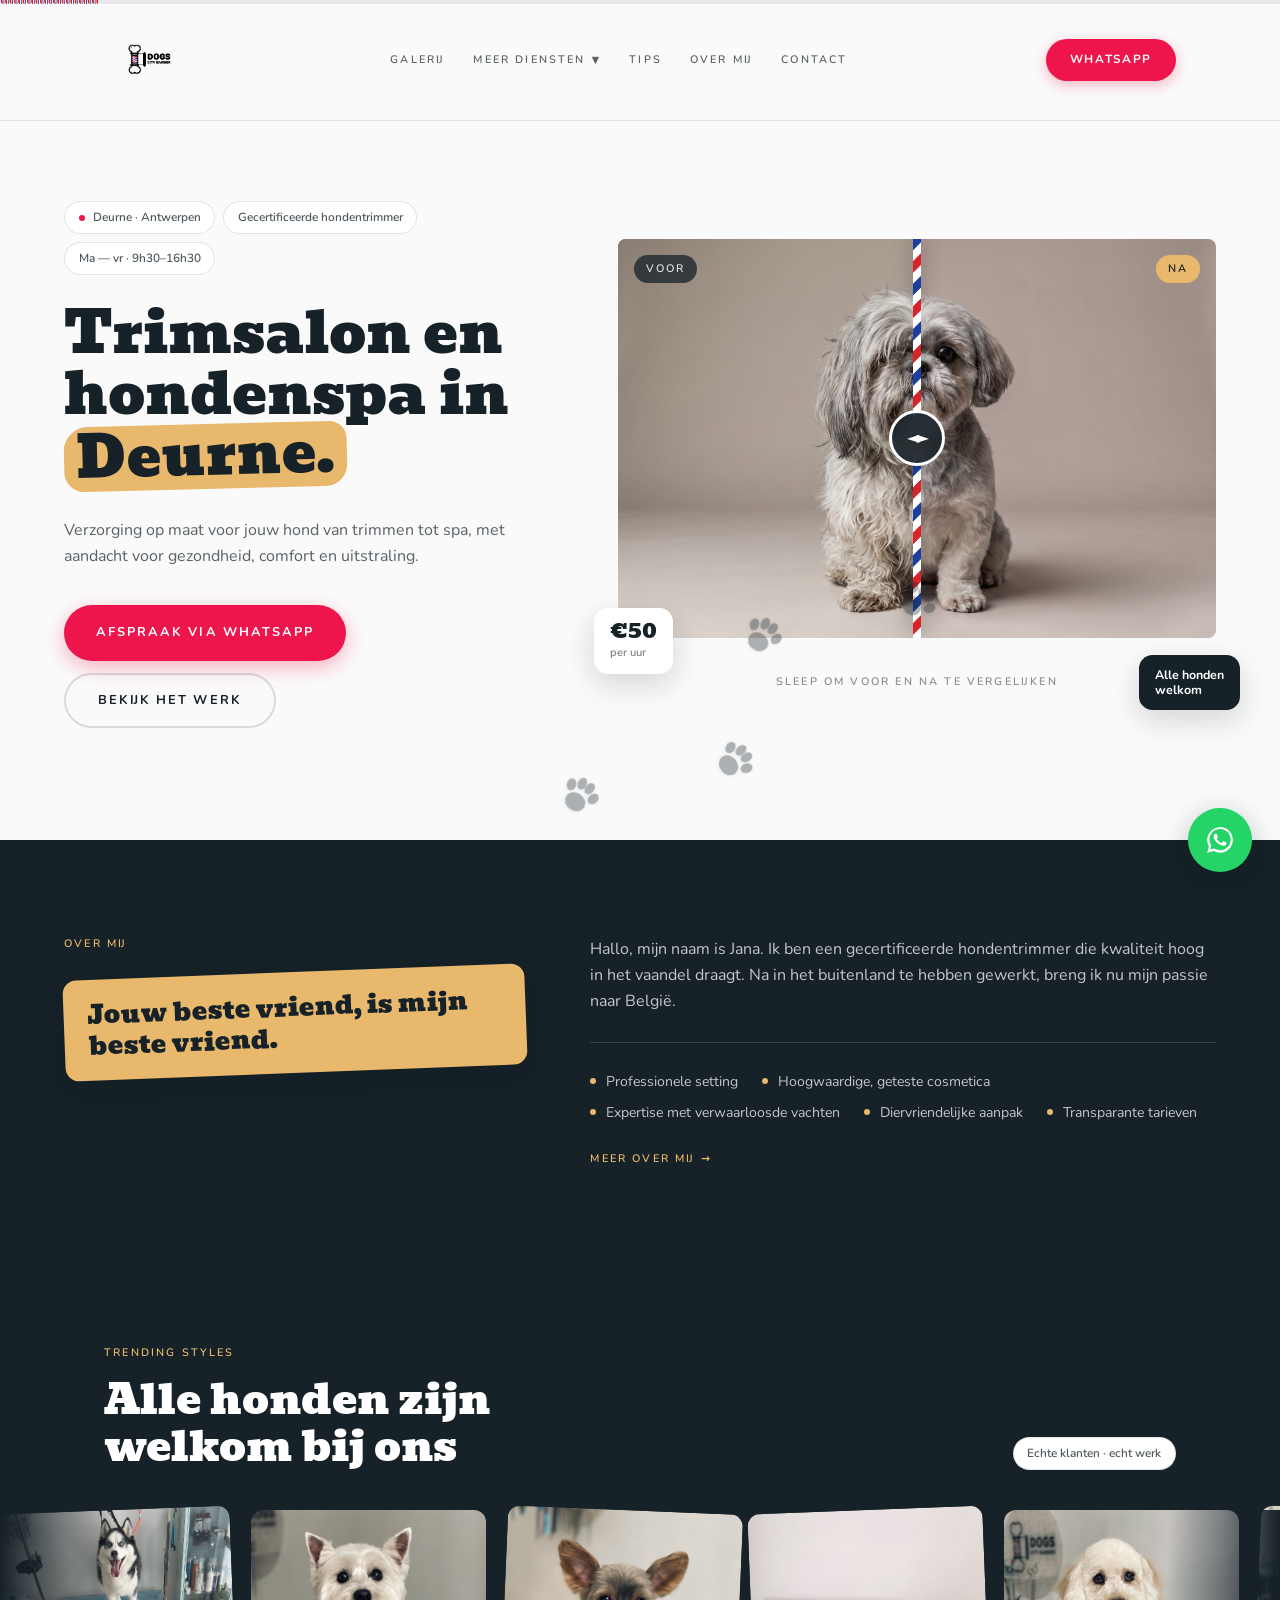
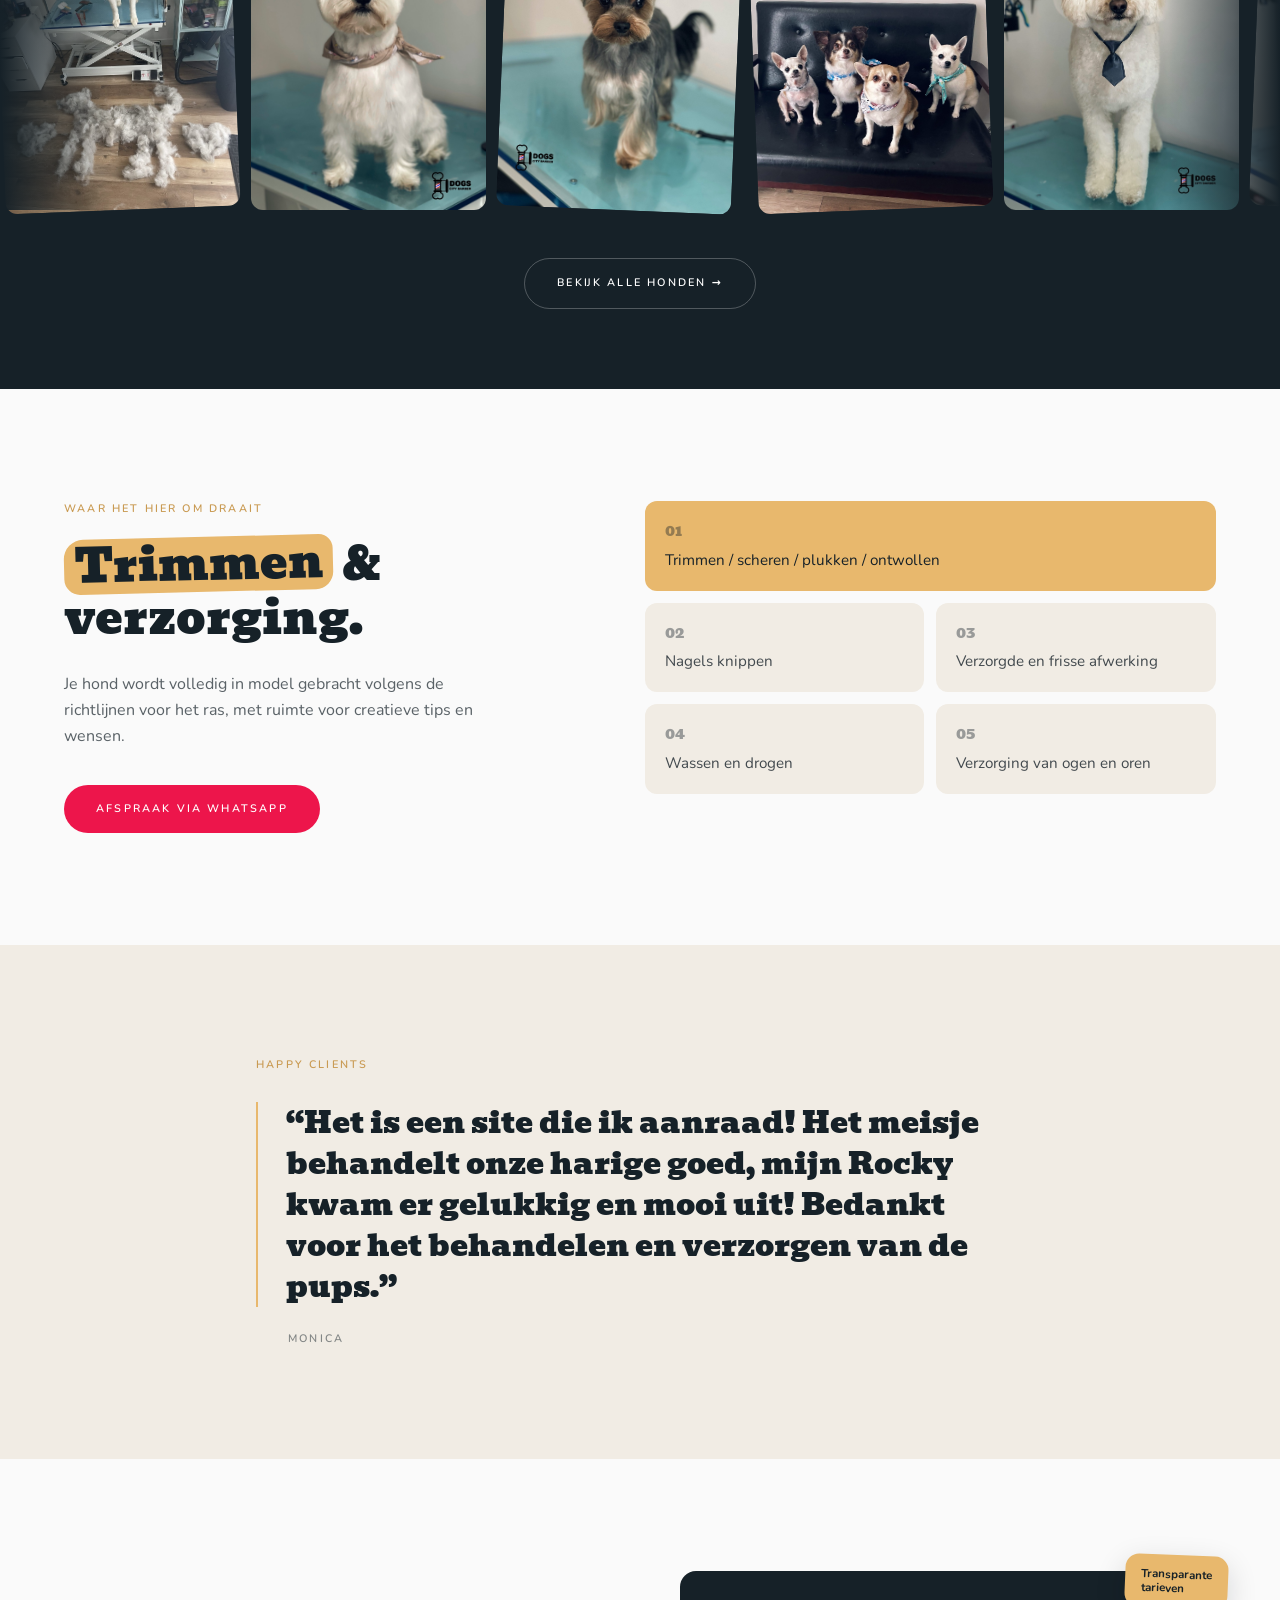
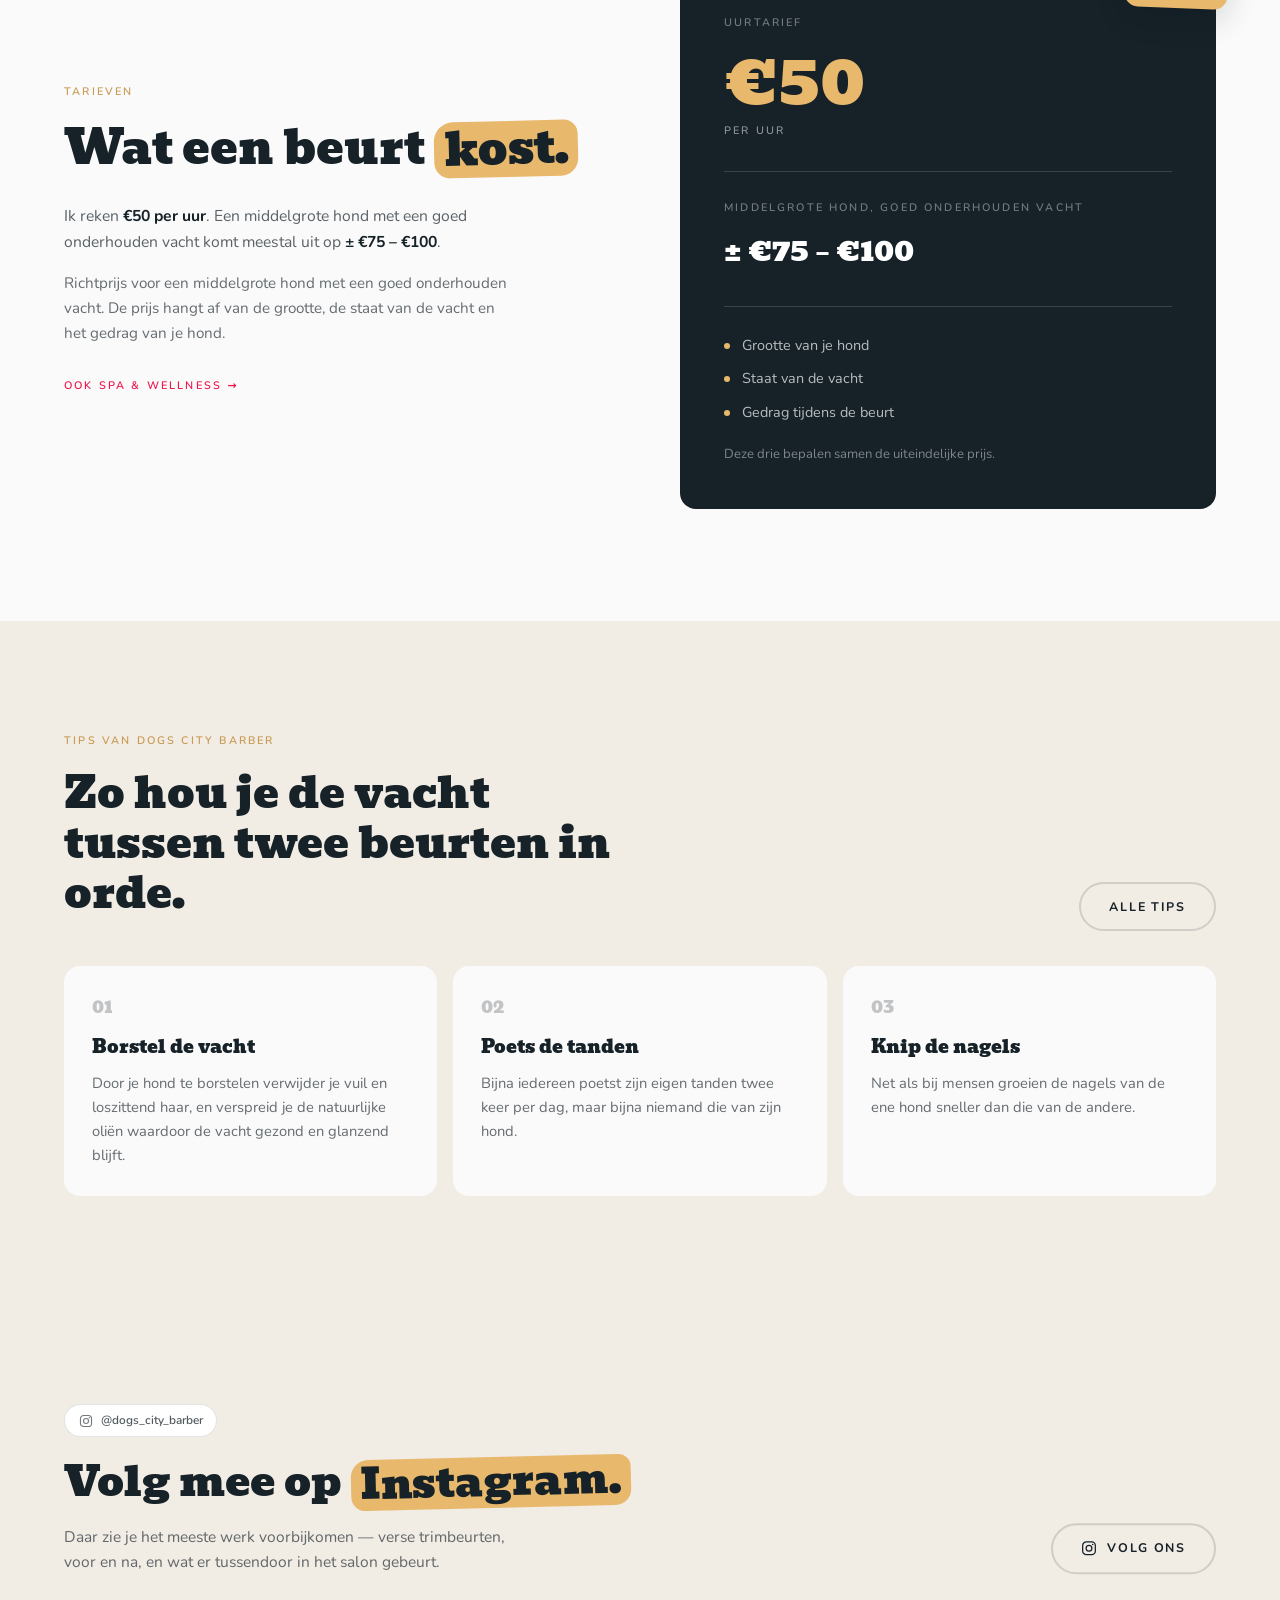
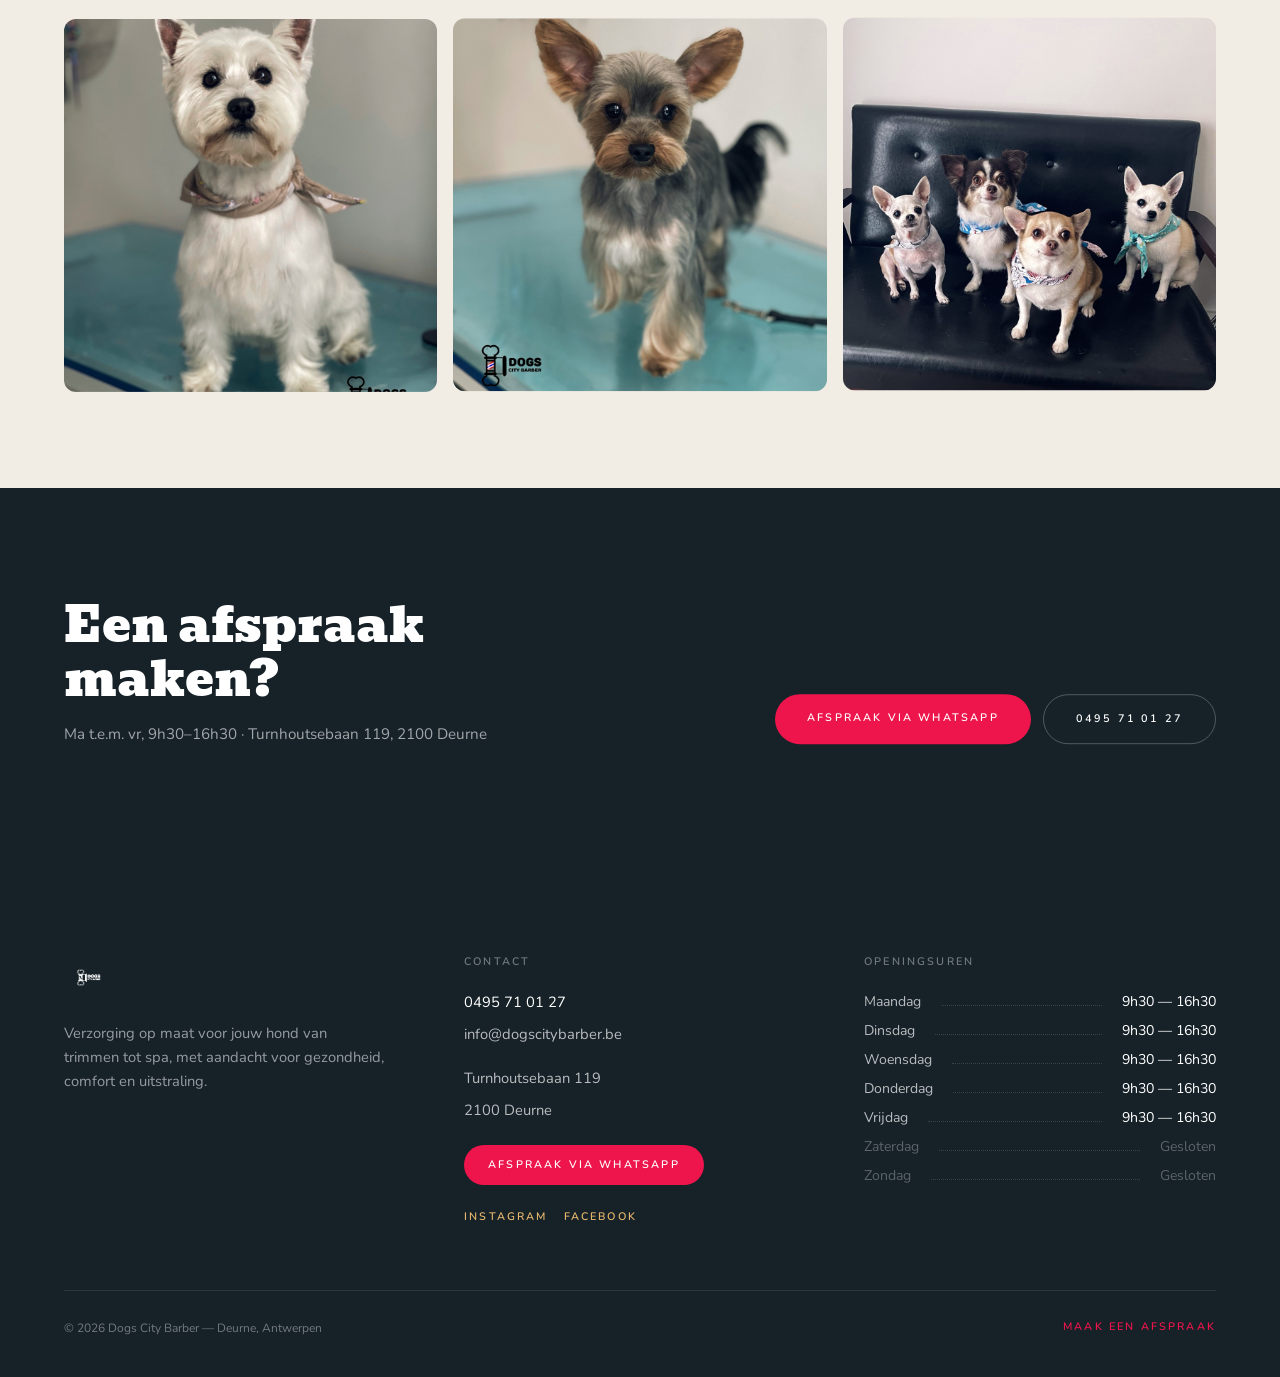
==== commit e27a364e: "Voeg Instagram-sectie toe op home en tips Drie salonfoto's die doorlinken naar @dogs_city_barber. In" ====
--- a/dogscitybarber/index.html
+++ b/dogscitybarber/index.html
@@ -12,8 +12,8 @@
     <link rel="icon" type="image/png" href="./img/logo.png" />
     <link rel="preconnect" href="https://fonts.googleapis.com" />
     <link rel="preconnect" href="https://fonts.gstatic.com" crossorigin />
-    <script type="module" crossorigin src="/dogscitybarber/assets/index-D8s19yZ-.js"></script>
-    <link rel="stylesheet" crossorigin href="/dogscitybarber/assets/index-JsFFlYVX.css">
+    <script type="module" crossorigin src="/dogscitybarber/assets/index-CbMgu1Y1.js"></script>
+    <link rel="stylesheet" crossorigin href="/dogscitybarber/assets/index-CC4h5ZAS.css">
   </head>
   <body>
     <div id="root"></div>
--- a/dogscitybarber/assets/index-CC4h5ZAS.css
+++ b/dogscitybarber/assets/index-CC4h5ZAS.css
@@ -0,0 +1 @@
+@import "https://fonts.googleapis.com/css2?family=Bevan&family=Nunito:wght@300;400;600;700;800&display=swap";@layer components;@layer properties{@supports (((-webkit-hyphens:none)) and (not (margin-trim:inline))) or ((-moz-orient:inline) and (not (color:rgb(from red r g b)))){*,:before,:after,::backdrop{--tw-translate-x:0;--tw-translate-y:0;--tw-translate-z:0;--tw-scale-x:1;--tw-scale-y:1;--tw-scale-z:1;--tw-rotate-x:initial;--tw-rotate-y:initial;--tw-rotate-z:initial;--tw-skew-x:initial;--tw-skew-y:initial;--tw-space-y-reverse:0;--tw-border-style:solid;--tw-gradient-position:initial;--tw-gradient-from:#0000;--tw-gradient-via:#0000;--tw-gradient-to:#0000;--tw-gradient-stops:initial;--tw-gradient-via-stops:initial;--tw-gradient-from-position:0%;--tw-gradient-via-position:50%;--tw-gradient-to-position:100%;--tw-leading:initial;--tw-font-weight:initial;--tw-tracking:initial;--tw-shadow:0 0 #0000;--tw-shadow-color:initial;--tw-shadow-alpha:100%;--tw-inset-shadow:0 0 #0000;--tw-inset-shadow-color:initial;--tw-inset-shadow-alpha:100%;--tw-ring-color:initial;--tw-ring-shadow:0 0 #0000;--tw-inset-ring-color:initial;--tw-inset-ring-shadow:0 0 #0000;--tw-ring-inset:initial;--tw-ring-offset-width:0px;--tw-ring-offset-color:#fff;--tw-ring-offset-shadow:0 0 #0000;--tw-blur:initial;--tw-brightness:initial;--tw-contrast:initial;--tw-grayscale:initial;--tw-hue-rotate:initial;--tw-invert:initial;--tw-opacity:initial;--tw-saturate:initial;--tw-sepia:initial;--tw-drop-shadow:initial;--tw-drop-shadow-color:initial;--tw-drop-shadow-alpha:100%;--tw-drop-shadow-size:initial;--tw-backdrop-blur:initial;--tw-backdrop-brightness:initial;--tw-backdrop-contrast:initial;--tw-backdrop-grayscale:initial;--tw-backdrop-hue-rotate:initial;--tw-backdrop-invert:initial;--tw-backdrop-opacity:initial;--tw-backdrop-saturate:initial;--tw-backdrop-sepia:initial;--tw-duration:initial;--tw-ease:initial}}}@layer theme{:root,:host{--font-sans:"Nunito", ui-sans-serif, system-ui, sans-serif;--font-mono:ui-monospace, SFMono-Regular, Menlo, Monaco, Consolas, "Liberation Mono", "Courier New", monospace;--color-white:#fff;--spacing:.25rem;--container-xs:20rem;--container-sm:24rem;--container-md:28rem;--container-lg:32rem;--container-xl:36rem;--container-3xl:48rem;--container-6xl:72rem;--text-base:1rem;--text-base--line-height:calc(1.5 / 1);--text-xl:1.25rem;--text-xl--line-height:calc(1.75 / 1.25);--font-weight-semibold:600;--font-weight-bold:700;--leading-tight:1.25;--leading-snug:1.375;--leading-relaxed:1.625;--radius-lg:.5rem;--radius-xl:.75rem;--radius-2xl:1rem;--ease-out:cubic-bezier(0, 0, .2, 1);--animate-ping:ping 1s cubic-bezier(0, 0, .2, 1) infinite;--default-transition-duration:.15s;--default-transition-timing-function:cubic-bezier(.4, 0, .2, 1);--default-font-family:var(--font-sans);--default-mono-font-family:var(--font-mono);--color-gold:#e8b86d;--color-gold-deep:#c99a52;--color-ink:#162128;--color-ink-deep:#0c1418;--color-bone:#fafafa;--color-bone-warm:#f1ece4;--color-action:#ed154b;--color-action-deep:#c9103e;--color-barber-red:#d8232a;--color-barber-blue:#1b3fa0;--font-display:"Bevan", ui-serif, Georgia, serif}}@layer base{*,:after,:before,::backdrop{box-sizing:border-box;border:0 solid;margin:0;padding:0}::file-selector-button{box-sizing:border-box;border:0 solid;margin:0;padding:0}html,:host{-webkit-text-size-adjust:100%;tab-size:4;line-height:1.5;font-family:var(--default-font-family,-apple-system, BlinkMacSystemFont, "Segoe UI", Roboto, "Helvetica Neue", "Noto Sans", Arial, sans-serif, "Apple Color Emoji", "Segoe UI Emoji", "Segoe UI Symbol", "Noto Color Emoji");font-feature-settings:var(--default-font-feature-settings,normal);font-variation-settings:var(--default-font-variation-settings,normal);-webkit-tap-highlight-color:transparent}hr{height:0;color:inherit;border-top-width:1px}abbr:where([title]){-webkit-text-decoration:underline dotted;text-decoration:underline dotted}h1,h2,h3,h4,h5,h6{font-size:inherit;font-weight:inherit}a{color:inherit;-webkit-text-decoration:inherit;-webkit-text-decoration:inherit;-webkit-text-decoration:inherit;-webkit-text-decoration:inherit;text-decoration:inherit}b,strong{font-weight:bolder}code,kbd,samp,pre{font-family:var(--default-mono-font-family,ui-monospace, SFMono-Regular, Menlo, Monaco, Consolas, "Liberation Mono", "Courier New", monospace);font-feature-settings:var(--default-mono-font-feature-settings,normal);font-variation-settings:var(--default-mono-font-variation-settings,normal);font-size:1em}small{font-size:80%}sub,sup{vertical-align:baseline;font-size:75%;line-height:0;position:relative}sub{bottom:-.25em}sup{top:-.5em}table{text-indent:0;border-color:inherit;border-collapse:collapse}:-moz-focusring:where(:not(iframe)){outline:auto}progress{vertical-align:baseline}summary{display:list-item}ol,ul,menu{list-style:none}img,svg,video,canvas,audio,iframe,embed,object{vertical-align:middle;display:block}img,video{max-width:100%;height:auto}button,input,select,optgroup,textarea{font:inherit;font-feature-settings:inherit;font-variation-settings:inherit;letter-spacing:inherit;color:inherit;opacity:1;background-color:#0000;border-radius:0}::file-selector-button{font:inherit;font-feature-settings:inherit;font-variation-settings:inherit;letter-spacing:inherit;color:inherit;opacity:1;background-color:#0000;border-radius:0}:where(select:is([multiple],[size])) optgroup{font-weight:bolder}:where(select:is([multiple],[size])) optgroup option{padding-inline-start:20px}::file-selector-button{margin-inline-end:4px}::placeholder{opacity:1}@supports (not ((-webkit-appearance:-apple-pay-button))) or (contain-intrinsic-size:1px){::placeholder{color:currentColor}@supports (color:color-mix(in lab, red, red)){::placeholder{color:color-mix(in oklab, currentcolor 50%, transparent)}}}textarea{resize:vertical}::-webkit-search-decoration{-webkit-appearance:none}::-webkit-date-and-time-value{min-height:1lh;text-align:inherit}::-webkit-datetime-edit{display:inline-flex}::-webkit-datetime-edit-fields-wrapper{padding:0}::-webkit-datetime-edit{padding-block:0}::-webkit-datetime-edit-year-field{padding-block:0}::-webkit-datetime-edit-month-field{padding-block:0}::-webkit-datetime-edit-day-field{padding-block:0}::-webkit-datetime-edit-hour-field{padding-block:0}::-webkit-datetime-edit-minute-field{padding-block:0}::-webkit-datetime-edit-second-field{padding-block:0}::-webkit-datetime-edit-millisecond-field{padding-block:0}::-webkit-datetime-edit-meridiem-field{padding-block:0}::-webkit-calendar-picker-indicator{line-height:1}:-moz-ui-invalid{box-shadow:none}button,input:where([type=button],[type=reset],[type=submit]){appearance:button}::file-selector-button{appearance:button}::-webkit-inner-spin-button{height:auto}::-webkit-outer-spin-button{height:auto}[hidden]:where(:not([hidden=until-found])){display:none!important}}@layer utilities{.pointer-events-none{pointer-events:none}.absolute{position:absolute}.fixed{position:fixed}.relative{position:relative}.sticky{position:sticky}.inset-0{inset:0}.inset-x-0{inset-inline:0}.inset-x-4{inset-inline:calc(var(--spacing) * 4)}.inset-y-0{inset-block:0}.-top-4{top:calc(var(--spacing) * -4)}.top-0{top:0}.top-1\/2{top:50%}.top-4{top:calc(var(--spacing) * 4)}.top-5{top:calc(var(--spacing) * 5)}.top-full{top:100%}.-right-3{right:calc(var(--spacing) * -3)}.right-0{right:0}.right-3{right:calc(var(--spacing) * 3)}.right-4{right:calc(var(--spacing) * 4)}.right-5{right:calc(var(--spacing) * 5)}.right-full{right:100%}.-bottom-4{bottom:calc(var(--spacing) * -4)}.-bottom-5{bottom:calc(var(--spacing) * -5)}.bottom-0{bottom:0}.bottom-4{bottom:calc(var(--spacing) * 4)}.bottom-5{bottom:calc(var(--spacing) * 5)}.-left-3{left:calc(var(--spacing) * -3)}.left-0{left:0}.left-1\/2{left:50%}.left-3{left:calc(var(--spacing) * 3)}.left-4{left:calc(var(--spacing) * 4)}.z-20{z-index:20}.z-30{z-index:30}.z-50{z-index:50}.z-\[60\]{z-index:60}.z-\[70\]{z-index:70}.order-1{order:1}.order-2{order:2}.mx-1{margin-inline:var(--spacing)}.mx-2{margin-inline:calc(var(--spacing) * 2)}.mx-auto{margin-inline:auto}.mt-0\.5{margin-top:calc(var(--spacing) * .5)}.mt-1{margin-top:var(--spacing)}.mt-2{margin-top:calc(var(--spacing) * 2)}.mt-2\.5{margin-top:calc(var(--spacing) * 2.5)}.mt-3{margin-top:calc(var(--spacing) * 3)}.mt-4{margin-top:calc(var(--spacing) * 4)}.mt-5{margin-top:calc(var(--spacing) * 5)}.mt-6{margin-top:calc(var(--spacing) * 6)}.mt-7{margin-top:calc(var(--spacing) * 7)}.mt-8{margin-top:calc(var(--spacing) * 8)}.mt-9{margin-top:calc(var(--spacing) * 9)}.mt-10{margin-top:calc(var(--spacing) * 10)}.mt-11{margin-top:calc(var(--spacing) * 11)}.mt-12{margin-top:calc(var(--spacing) * 12)}.mt-14{margin-top:calc(var(--spacing) * 14)}.mt-16{margin-top:calc(var(--spacing) * 16)}.mr-3{margin-right:calc(var(--spacing) * 3)}.mb-2{margin-bottom:calc(var(--spacing) * 2)}.mb-5{margin-bottom:calc(var(--spacing) * 5)}.mb-10{margin-bottom:calc(var(--spacing) * 10)}.block{display:block}.flex{display:flex}.grid{display:grid}.hidden{display:none}.inline-block{display:inline-block}.aspect-\[3\/2\]{aspect-ratio:3/2}.aspect-\[4\/5\]{aspect-ratio:4/5}.aspect-square{aspect-ratio:1}.h-1\.5{height:calc(var(--spacing) * 1.5)}.h-3\.5{height:calc(var(--spacing) * 3.5)}.h-4{height:calc(var(--spacing) * 4)}.h-7{height:calc(var(--spacing) * 7)}.h-8{height:calc(var(--spacing) * 8)}.h-10{height:calc(var(--spacing) * 10)}.h-11{height:calc(var(--spacing) * 11)}.h-12{height:calc(var(--spacing) * 12)}.h-14{height:calc(var(--spacing) * 14)}.h-\[2px\]{height:2px}.h-\[4\.6rem\]{height:4.6rem}.h-\[4px\]{height:4px}.h-\[5px\]{height:5px}.h-\[6px\]{height:6px}.h-\[100svh\]{height:100svh}.h-\[220px\]{height:220px}.h-full{height:100%}.max-h-\[76vh\]{max-height:76vh}.w-1\.5{width:calc(var(--spacing) * 1.5)}.w-3\.5{width:calc(var(--spacing) * 3.5)}.w-4{width:calc(var(--spacing) * 4)}.w-6{width:calc(var(--spacing) * 6)}.w-7{width:calc(var(--spacing) * 7)}.w-8{width:calc(var(--spacing) * 8)}.w-10{width:calc(var(--spacing) * 10)}.w-11{width:calc(var(--spacing) * 11)}.w-12{width:calc(var(--spacing) * 12)}.w-14{width:calc(var(--spacing) * 14)}.w-16{width:calc(var(--spacing) * 16)}.w-60{width:calc(var(--spacing) * 60)}.w-\[6px\]{width:6px}.w-\[8px\]{width:8px}.w-\[170px\]{width:170px}.w-auto{width:auto}.w-full{width:100%}.max-w-3xl{max-width:var(--container-3xl)}.max-w-6xl{max-width:var(--container-6xl)}.max-w-lg{max-width:var(--container-lg)}.max-w-md{max-width:var(--container-md)}.max-w-sm{max-width:var(--container-sm)}.max-w-xl{max-width:var(--container-xl)}.max-w-xs{max-width:var(--container-xs)}.flex-1{flex:1}.shrink-0{flex-shrink:0}.origin-left{transform-origin:0}.-translate-x-1\/2{--tw-translate-x:calc(calc(1 / 2 * 100%) * -1);translate:var(--tw-translate-x) var(--tw-translate-y)}.-translate-y-1\/2{--tw-translate-y:calc(calc(1 / 2 * 100%) * -1);translate:var(--tw-translate-x) var(--tw-translate-y)}.-translate-y-\[7px\]{--tw-translate-y:calc(7px * -1);translate:var(--tw-translate-x) var(--tw-translate-y)}.translate-y-3{--tw-translate-y:calc(var(--spacing) * 3);translate:var(--tw-translate-x) var(--tw-translate-y)}.translate-y-\[7px\]{--tw-translate-y:7px;translate:var(--tw-translate-x) var(--tw-translate-y)}.scale-75{--tw-scale-x:75%;--tw-scale-y:75%;--tw-scale-z:75%;scale:var(--tw-scale-x) var(--tw-scale-y)}.-rotate-45{rotate:-45deg}.rotate-45{rotate:45deg}.rotate-180{rotate:180deg}.transform{transform:var(--tw-rotate-x,) var(--tw-rotate-y,) var(--tw-rotate-z,) var(--tw-skew-x,) var(--tw-skew-y,)}.animate-ping{animation:var(--animate-ping)}.cursor-ew-resize{cursor:ew-resize}.cursor-pointer{cursor:pointer}.auto-rows-\[190px\]{grid-auto-rows:190px}.grid-cols-2{grid-template-columns:repeat(2,minmax(0,1fr))}.flex-col{flex-direction:column}.flex-wrap{flex-wrap:wrap}.items-baseline{align-items:baseline}.items-center{align-items:center}.items-end{align-items:flex-end}.items-start{align-items:flex-start}.justify-between{justify-content:space-between}.justify-center{justify-content:center}.gap-1\.5{gap:calc(var(--spacing) * 1.5)}.gap-2{gap:calc(var(--spacing) * 2)}.gap-2\.5{gap:calc(var(--spacing) * 2.5)}.gap-3{gap:calc(var(--spacing) * 3)}.gap-4{gap:calc(var(--spacing) * 4)}.gap-5{gap:calc(var(--spacing) * 5)}.gap-6{gap:calc(var(--spacing) * 6)}.gap-7{gap:calc(var(--spacing) * 7)}.gap-8{gap:calc(var(--spacing) * 8)}.gap-9{gap:calc(var(--spacing) * 9)}.gap-12{gap:calc(var(--spacing) * 12)}.gap-14{gap:calc(var(--spacing) * 14)}.gap-\[5px\]{gap:5px}:where(.space-y-2>:not(:last-child)){--tw-space-y-reverse:0;margin-block-start:calc(calc(var(--spacing) * 2) * var(--tw-space-y-reverse));margin-block-end:calc(calc(var(--spacing) * 2) * calc(1 - var(--tw-space-y-reverse)))}:where(.space-y-2\.5>:not(:last-child)){--tw-space-y-reverse:0;margin-block-start:calc(calc(var(--spacing) * 2.5) * var(--tw-space-y-reverse));margin-block-end:calc(calc(var(--spacing) * 2.5) * calc(1 - var(--tw-space-y-reverse)))}:where(.space-y-3>:not(:last-child)){--tw-space-y-reverse:0;margin-block-start:calc(calc(var(--spacing) * 3) * var(--tw-space-y-reverse));margin-block-end:calc(calc(var(--spacing) * 3) * calc(1 - var(--tw-space-y-reverse)))}:where(.space-y-4>:not(:last-child)){--tw-space-y-reverse:0;margin-block-start:calc(calc(var(--spacing) * 4) * var(--tw-space-y-reverse));margin-block-end:calc(calc(var(--spacing) * 4) * calc(1 - var(--tw-space-y-reverse)))}.gap-x-6{column-gap:calc(var(--spacing) * 6)}.gap-y-2\.5{row-gap:calc(var(--spacing) * 2.5)}.overflow-hidden{overflow:hidden}.rounded-2xl{border-radius:var(--radius-2xl)}.rounded-full{border-radius:2147483647px}.rounded-lg{border-radius:var(--radius-lg)}.rounded-xl{border-radius:var(--radius-xl)}.border{border-style:var(--tw-border-style);border-width:1px}.border-2{border-style:var(--tw-border-style);border-width:2px}.border-\[3px\]{border-style:var(--tw-border-style);border-width:3px}.border-t{border-top-style:var(--tw-border-style);border-top-width:1px}.border-b{border-bottom-style:var(--tw-border-style);border-bottom-width:1px}.border-l-2{border-left-style:var(--tw-border-style);border-left-width:2px}.border-dotted{--tw-border-style:dotted;border-style:dotted}.border-gold{border-color:var(--color-gold)}.border-ink\/5{border-color:#1621280d}@supports (color:color-mix(in lab, red, red)){.border-ink\/5{border-color:color-mix(in oklab, var(--color-ink) 5%, transparent)}}.border-ink\/10{border-color:#1621281a}@supports (color:color-mix(in lab, red, red)){.border-ink\/10{border-color:color-mix(in oklab, var(--color-ink) 10%, transparent)}}.border-ink\/15{border-color:#16212826}@supports (color:color-mix(in lab, red, red)){.border-ink\/15{border-color:color-mix(in oklab, var(--color-ink) 15%, transparent)}}.border-ink\/20{border-color:#16212833}@supports (color:color-mix(in lab, red, red)){.border-ink\/20{border-color:color-mix(in oklab, var(--color-ink) 20%, transparent)}}.border-white{border-color:var(--color-white)}.border-white\/10{border-color:#ffffff1a}@supports (color:color-mix(in lab, red, red)){.border-white\/10{border-color:color-mix(in oklab, var(--color-white) 10%, transparent)}}.border-white\/12{border-color:#ffffff1f}@supports (color:color-mix(in lab, red, red)){.border-white\/12{border-color:color-mix(in oklab, var(--color-white) 12%, transparent)}}.border-white\/15{border-color:#ffffff26}@supports (color:color-mix(in lab, red, red)){.border-white\/15{border-color:color-mix(in oklab, var(--color-white) 15%, transparent)}}.border-white\/25{border-color:#ffffff40}@supports (color:color-mix(in lab, red, red)){.border-white\/25{border-color:color-mix(in oklab, var(--color-white) 25%, transparent)}}.bg-\[\#25D366\]{background-color:#25d366}.bg-\[\#25D366\]\/35{background-color:oklab(76.0953% -.174012 .10152/.35)}.bg-action{background-color:var(--color-action)}.bg-bone{background-color:var(--color-bone)}.bg-bone-warm{background-color:var(--color-bone-warm)}.bg-bone\/90{background-color:#fafafae6}@supports (color:color-mix(in lab, red, red)){.bg-bone\/90{background-color:color-mix(in oklab, var(--color-bone) 90%, transparent)}}.bg-gold{background-color:var(--color-gold)}.bg-ink{background-color:var(--color-ink)}.bg-ink-deep{background-color:var(--color-ink-deep)}.bg-ink\/0{background-color:#0000}@supports (color:color-mix(in lab, red, red)){.bg-ink\/0{background-color:color-mix(in oklab, var(--color-ink) 0%, transparent)}}.bg-ink\/8{background-color:#16212814}@supports (color:color-mix(in lab, red, red)){.bg-ink\/8{background-color:color-mix(in oklab, var(--color-ink) 8%, transparent)}}.bg-ink\/70{background-color:#162128b3}@supports (color:color-mix(in lab, red, red)){.bg-ink\/70{background-color:color-mix(in oklab, var(--color-ink) 70%, transparent)}}.bg-ink\/75{background-color:#162128bf}@supports (color:color-mix(in lab, red, red)){.bg-ink\/75{background-color:color-mix(in oklab, var(--color-ink) 75%, transparent)}}.bg-ink\/85{background-color:#162128d9}@supports (color:color-mix(in lab, red, red)){.bg-ink\/85{background-color:color-mix(in oklab, var(--color-ink) 85%, transparent)}}.bg-ink\/95{background-color:#162128f2}@supports (color:color-mix(in lab, red, red)){.bg-ink\/95{background-color:color-mix(in oklab, var(--color-ink) 95%, transparent)}}.bg-white{background-color:var(--color-white)}.bg-white\/10{background-color:#ffffff1a}@supports (color:color-mix(in lab, red, red)){.bg-white\/10{background-color:color-mix(in oklab, var(--color-white) 10%, transparent)}}.bg-white\/70{background-color:#ffffffb3}@supports (color:color-mix(in lab, red, red)){.bg-white\/70{background-color:color-mix(in oklab, var(--color-white) 70%, transparent)}}.bg-gradient-to-l{--tw-gradient-position:to left in oklab;background-image:linear-gradient(var(--tw-gradient-stops))}.bg-gradient-to-r{--tw-gradient-position:to right in oklab;background-image:linear-gradient(var(--tw-gradient-stops))}.bg-gradient-to-t{--tw-gradient-position:to top in oklab;background-image:linear-gradient(var(--tw-gradient-stops))}.from-ink{--tw-gradient-from:var(--color-ink);--tw-gradient-stops:var(--tw-gradient-via-stops,var(--tw-gradient-position), var(--tw-gradient-from) var(--tw-gradient-from-position), var(--tw-gradient-to) var(--tw-gradient-to-position))}.from-ink\/85{--tw-gradient-from:#162128d9}@supports (color:color-mix(in lab, red, red)){.from-ink\/85{--tw-gradient-from:color-mix(in oklab, var(--color-ink) 85%, transparent)}}.from-ink\/85{--tw-gradient-stops:var(--tw-gradient-via-stops,var(--tw-gradient-position), var(--tw-gradient-from) var(--tw-gradient-from-position), var(--tw-gradient-to) var(--tw-gradient-to-position))}.via-ink\/25{--tw-gradient-via:#16212840}@supports (color:color-mix(in lab, red, red)){.via-ink\/25{--tw-gradient-via:color-mix(in oklab, var(--color-ink) 25%, transparent)}}.via-ink\/25{--tw-gradient-via-stops:var(--tw-gradient-position), var(--tw-gradient-from) var(--tw-gradient-from-position), var(--tw-gradient-via) var(--tw-gradient-via-position), var(--tw-gradient-to) var(--tw-gradient-to-position);--tw-gradient-stops:var(--tw-gradient-via-stops)}.to-transparent{--tw-gradient-to:transparent;--tw-gradient-stops:var(--tw-gradient-via-stops,var(--tw-gradient-position), var(--tw-gradient-from) var(--tw-gradient-from-position), var(--tw-gradient-to) var(--tw-gradient-to-position))}.fill-white{fill:var(--color-white)}.object-contain{object-fit:contain}.object-cover{object-fit:cover}.p-4{padding:calc(var(--spacing) * 4)}.p-5{padding:calc(var(--spacing) * 5)}.p-7{padding:calc(var(--spacing) * 7)}.p-8{padding:calc(var(--spacing) * 8)}.p-9{padding:calc(var(--spacing) * 9)}.px-3{padding-inline:calc(var(--spacing) * 3)}.px-3\.5{padding-inline:calc(var(--spacing) * 3.5)}.px-4{padding-inline:calc(var(--spacing) * 4)}.px-5{padding-inline:calc(var(--spacing) * 5)}.px-6{padding-inline:calc(var(--spacing) * 6)}.px-7{padding-inline:calc(var(--spacing) * 7)}.px-8{padding-inline:calc(var(--spacing) * 8)}.py-1\.5{padding-block:calc(var(--spacing) * 1.5)}.py-2{padding-block:calc(var(--spacing) * 2)}.py-3{padding-block:calc(var(--spacing) * 3)}.py-3\.5{padding-block:calc(var(--spacing) * 3.5)}.py-4{padding-block:calc(var(--spacing) * 4)}.py-4\.5{padding-block:calc(var(--spacing) * 4.5)}.py-5{padding-block:calc(var(--spacing) * 5)}.py-16{padding-block:calc(var(--spacing) * 16)}.py-20{padding-block:calc(var(--spacing) * 20)}.pt-2{padding-top:calc(var(--spacing) * 2)}.pt-3{padding-top:calc(var(--spacing) * 3)}.pt-5{padding-top:calc(var(--spacing) * 5)}.pt-7{padding-top:calc(var(--spacing) * 7)}.pt-8{padding-top:calc(var(--spacing) * 8)}.pt-14{padding-top:calc(var(--spacing) * 14)}.pt-16{padding-top:calc(var(--spacing) * 16)}.pt-20{padding-top:calc(var(--spacing) * 20)}.pb-2{padding-bottom:calc(var(--spacing) * 2)}.pb-6{padding-bottom:calc(var(--spacing) * 6)}.pb-10{padding-bottom:calc(var(--spacing) * 10)}.pb-12{padding-bottom:calc(var(--spacing) * 12)}.pb-14{padding-bottom:calc(var(--spacing) * 14)}.pb-16{padding-bottom:calc(var(--spacing) * 16)}.pb-20{padding-bottom:calc(var(--spacing) * 20)}.pl-4{padding-left:calc(var(--spacing) * 4)}.pl-7{padding-left:calc(var(--spacing) * 7)}.pl-8{padding-left:calc(var(--spacing) * 8)}.text-center{text-align:center}.font-display{font-family:var(--font-display)}.text-base{font-size:var(--text-base);line-height:var(--tw-leading,var(--text-base--line-height))}.text-xl{font-size:var(--text-xl);line-height:var(--tw-leading,var(--text-xl--line-height))}.text-\[0\.6rem\]{font-size:.6rem}.text-\[0\.7rem\]{font-size:.7rem}.text-\[0\.8rem\]{font-size:.8rem}.text-\[0\.9rem\]{font-size:.9rem}.text-\[0\.72rem\]{font-size:.72rem}.text-\[0\.74rem\]{font-size:.74rem}.text-\[0\.75rem\]{font-size:.75rem}.text-\[0\.78rem\]{font-size:.78rem}.text-\[0\.82rem\]{font-size:.82rem}.text-\[0\.86rem\]{font-size:.86rem}.text-\[0\.87rem\]{font-size:.87rem}.text-\[0\.88rem\]{font-size:.88rem}.text-\[0\.92rem\]{font-size:.92rem}.text-\[0\.94rem\]{font-size:.94rem}.text-\[0\.95rem\]{font-size:.95rem}.text-\[0\.97rem\]{font-size:.97rem}.text-\[0\.98rem\]{font-size:.98rem}.text-\[1\.1rem\]{font-size:1.1rem}.text-\[1\.02rem\]{font-size:1.02rem}.text-\[1\.2rem\]{font-size:1.2rem}.text-\[1\.3rem\]{font-size:1.3rem}.text-\[1\.4rem\]{font-size:1.4rem}.text-\[1\.05rem\]{font-size:1.05rem}.text-\[1\.5rem\]{font-size:1.5rem}.text-\[1\.6rem\]{font-size:1.6rem}.text-\[1\.7rem\]{font-size:1.7rem}.text-\[1\.8rem\]{font-size:1.8rem}.text-\[1\.9rem\]{font-size:1.9rem}.text-\[1\.15rem\]{font-size:1.15rem}.text-\[1\.35rem\]{font-size:1.35rem}.text-\[1rem\]{font-size:1rem}.text-\[2\.1rem\]{font-size:2.1rem}.text-\[2\.3rem\]{font-size:2.3rem}.text-\[2rem\]{font-size:2rem}.text-\[3\.4rem\]{font-size:3.4rem}.leading-\[1\.1\]{--tw-leading:1.1;line-height:1.1}.leading-\[1\.2\]{--tw-leading:1.2;line-height:1.2}.leading-\[1\.05\]{--tw-leading:1.05;line-height:1.05}.leading-\[1\.06\]{--tw-leading:1.06;line-height:1.06}.leading-\[1\.08\]{--tw-leading:1.08;line-height:1.08}.leading-\[1\.12\]{--tw-leading:1.12;line-height:1.12}.leading-\[1\.15\]{--tw-leading:1.15;line-height:1.15}.leading-\[1\.35\]{--tw-leading:1.35;line-height:1.35}.leading-none{--tw-leading:1;line-height:1}.leading-relaxed{--tw-leading:var(--leading-relaxed);line-height:var(--leading-relaxed)}.leading-snug{--tw-leading:var(--leading-snug);line-height:var(--leading-snug)}.leading-tight{--tw-leading:var(--leading-tight);line-height:var(--leading-tight)}.font-bold{--tw-font-weight:var(--font-weight-bold);font-weight:var(--font-weight-bold)}.font-semibold{--tw-font-weight:var(--font-weight-semibold);font-weight:var(--font-weight-semibold)}.tracking-\[-0\.15em\]{--tw-tracking:-.15em;letter-spacing:-.15em}.tracking-\[0\.14em\]{--tw-tracking:.14em;letter-spacing:.14em}.tracking-\[0\.16em\]{--tw-tracking:.16em;letter-spacing:.16em}.whitespace-nowrap{white-space:nowrap}.text-action{color:var(--color-action)}.text-gold{color:var(--color-gold)}.text-gold-deep{color:var(--color-gold-deep)}.text-ink{color:var(--color-ink)}.text-ink\/20{color:#16212833}@supports (color:color-mix(in lab, red, red)){.text-ink\/20{color:color-mix(in oklab, var(--color-ink) 20%, transparent)}}.text-ink\/25{color:#16212840}@supports (color:color-mix(in lab, red, red)){.text-ink\/25{color:color-mix(in oklab, var(--color-ink) 25%, transparent)}}.text-ink\/35{color:#16212859}@supports (color:color-mix(in lab, red, red)){.text-ink\/35{color:color-mix(in oklab, var(--color-ink) 35%, transparent)}}.text-ink\/40{color:#16212866}@supports (color:color-mix(in lab, red, red)){.text-ink\/40{color:color-mix(in oklab, var(--color-ink) 40%, transparent)}}.text-ink\/45{color:#16212873}@supports (color:color-mix(in lab, red, red)){.text-ink\/45{color:color-mix(in oklab, var(--color-ink) 45%, transparent)}}.text-ink\/50{color:#16212880}@supports (color:color-mix(in lab, red, red)){.text-ink\/50{color:color-mix(in oklab, var(--color-ink) 50%, transparent)}}.text-ink\/55{color:#1621288c}@supports (color:color-mix(in lab, red, red)){.text-ink\/55{color:color-mix(in oklab, var(--color-ink) 55%, transparent)}}.text-ink\/60{color:#16212899}@supports (color:color-mix(in lab, red, red)){.text-ink\/60{color:color-mix(in oklab, var(--color-ink) 60%, transparent)}}.text-ink\/65{color:#162128a6}@supports (color:color-mix(in lab, red, red)){.text-ink\/65{color:color-mix(in oklab, var(--color-ink) 65%, transparent)}}.text-ink\/70{color:#162128b3}@supports (color:color-mix(in lab, red, red)){.text-ink\/70{color:color-mix(in oklab, var(--color-ink) 70%, transparent)}}.text-ink\/75{color:#162128bf}@supports (color:color-mix(in lab, red, red)){.text-ink\/75{color:color-mix(in oklab, var(--color-ink) 75%, transparent)}}.text-ink\/80{color:#162128cc}@supports (color:color-mix(in lab, red, red)){.text-ink\/80{color:color-mix(in oklab, var(--color-ink) 80%, transparent)}}.text-white{color:var(--color-white)}.text-white\/25{color:#ffffff40}@supports (color:color-mix(in lab, red, red)){.text-white\/25{color:color-mix(in oklab, var(--color-white) 25%, transparent)}}.text-white\/30{color:#ffffff4d}@supports (color:color-mix(in lab, red, red)){.text-white\/30{color:color-mix(in oklab, var(--color-white) 30%, transparent)}}.text-white\/35{color:#ffffff59}@supports (color:color-mix(in lab, red, red)){.text-white\/35{color:color-mix(in oklab, var(--color-white) 35%, transparent)}}.text-white\/40{color:#fff6}@supports (color:color-mix(in lab, red, red)){.text-white\/40{color:color-mix(in oklab, var(--color-white) 40%, transparent)}}.text-white\/45{color:#ffffff73}@supports (color:color-mix(in lab, red, red)){.text-white\/45{color:color-mix(in oklab, var(--color-white) 45%, transparent)}}.text-white\/50{color:#ffffff80}@supports (color:color-mix(in lab, red, red)){.text-white\/50{color:color-mix(in oklab, var(--color-white) 50%, transparent)}}.text-white\/55{color:#ffffff8c}@supports (color:color-mix(in lab, red, red)){.text-white\/55{color:color-mix(in oklab, var(--color-white) 55%, transparent)}}.text-white\/60{color:#fff9}@supports (color:color-mix(in lab, red, red)){.text-white\/60{color:color-mix(in oklab, var(--color-white) 60%, transparent)}}.text-white\/70{color:#ffffffb3}@supports (color:color-mix(in lab, red, red)){.text-white\/70{color:color-mix(in oklab, var(--color-white) 70%, transparent)}}.text-white\/75{color:#ffffffbf}@supports (color:color-mix(in lab, red, red)){.text-white\/75{color:color-mix(in oklab, var(--color-white) 75%, transparent)}}.text-white\/80{color:#fffc}@supports (color:color-mix(in lab, red, red)){.text-white\/80{color:color-mix(in oklab, var(--color-white) 80%, transparent)}}.text-white\/85{color:#ffffffd9}@supports (color:color-mix(in lab, red, red)){.text-white\/85{color:color-mix(in oklab, var(--color-white) 85%, transparent)}}.uppercase{text-transform:uppercase}.underline-offset-8{text-underline-offset:8px}.opacity-0{opacity:0}.shadow{--tw-shadow:0 1px 3px 0 var(--tw-shadow-color,#0000001a), 0 1px 2px -1px var(--tw-shadow-color,#0000001a);box-shadow:var(--tw-inset-shadow), var(--tw-inset-ring-shadow), var(--tw-ring-offset-shadow), var(--tw-ring-shadow), var(--tw-shadow)}.shadow-\[0_0_20px_rgba\(0\,0\,0\,0\.35\)\]{--tw-shadow:0 0 20px var(--tw-shadow-color,#00000059);box-shadow:var(--tw-inset-shadow), var(--tw-inset-ring-shadow), var(--tw-ring-offset-shadow), var(--tw-ring-shadow), var(--tw-shadow)}.shadow-\[0_4px_14px_rgba\(237\,21\,75\,0\.3\)\]{--tw-shadow:0 4px 14px var(--tw-shadow-color,#ed154b4d);box-shadow:var(--tw-inset-shadow), var(--tw-inset-ring-shadow), var(--tw-ring-offset-shadow), var(--tw-ring-shadow), var(--tw-shadow)}.shadow-\[0_6px_20px_rgba\(237\,21\,75\,0\.32\)\]{--tw-shadow:0 6px 20px var(--tw-shadow-color,#ed154b52);box-shadow:var(--tw-inset-shadow), var(--tw-inset-ring-shadow), var(--tw-ring-offset-shadow), var(--tw-ring-shadow), var(--tw-shadow)}.shadow-\[0_8px_28px_rgba\(12\,20\,24\,0\.28\)\]{--tw-shadow:0 8px 28px var(--tw-shadow-color,#0c141847);box-shadow:var(--tw-inset-shadow), var(--tw-inset-ring-shadow), var(--tw-ring-offset-shadow), var(--tw-ring-shadow), var(--tw-shadow)}.shadow-\[0_16px_40px_rgba\(12\,20\,24\,0\.14\)\]{--tw-shadow:0 16px 40px var(--tw-shadow-color,#0c141824);box-shadow:var(--tw-inset-shadow), var(--tw-inset-ring-shadow), var(--tw-ring-offset-shadow), var(--tw-ring-shadow), var(--tw-shadow)}.shadow-lg{--tw-shadow:0 10px 15px -3px var(--tw-shadow-color,#0000001a), 0 4px 6px -4px var(--tw-shadow-color,#0000001a);box-shadow:var(--tw-inset-shadow), var(--tw-inset-ring-shadow), var(--tw-ring-offset-shadow), var(--tw-ring-shadow), var(--tw-shadow)}.brightness-0{--tw-brightness:brightness(0%);filter:var(--tw-blur,) var(--tw-brightness,) var(--tw-contrast,) var(--tw-grayscale,) var(--tw-hue-rotate,) var(--tw-invert,) var(--tw-saturate,) var(--tw-sepia,) var(--tw-drop-shadow,)}.drop-shadow{--tw-drop-shadow-size:drop-shadow(0 1px 2px var(--tw-drop-shadow-color,#0000001a)) drop-shadow(0 1px 1px var(--tw-drop-shadow-color,#0000000f));--tw-drop-shadow:drop-shadow(0 1px 2px #0000001a) drop-shadow(0 1px 1px #0000000f);filter:var(--tw-blur,) var(--tw-brightness,) var(--tw-contrast,) var(--tw-grayscale,) var(--tw-hue-rotate,) var(--tw-invert,) var(--tw-saturate,) var(--tw-sepia,) var(--tw-drop-shadow,)}.drop-shadow-\[0_1px_2px_rgba\(12\,20\,24\,0\.18\)\]{--tw-drop-shadow-size:drop-shadow(0 1px 2px var(--tw-drop-shadow-color,#0c14182e));--tw-drop-shadow:var(--tw-drop-shadow-size);filter:var(--tw-blur,) var(--tw-brightness,) var(--tw-contrast,) var(--tw-grayscale,) var(--tw-hue-rotate,) var(--tw-invert,) var(--tw-saturate,) var(--tw-sepia,) var(--tw-drop-shadow,)}.invert{--tw-invert:invert(100%);filter:var(--tw-blur,) var(--tw-brightness,) var(--tw-contrast,) var(--tw-grayscale,) var(--tw-hue-rotate,) var(--tw-invert,) var(--tw-saturate,) var(--tw-sepia,) var(--tw-drop-shadow,)}.filter{filter:var(--tw-blur,) var(--tw-brightness,) var(--tw-contrast,) var(--tw-grayscale,) var(--tw-hue-rotate,) var(--tw-invert,) var(--tw-saturate,) var(--tw-sepia,) var(--tw-drop-shadow,)}.backdrop-blur{--tw-backdrop-blur:blur(8px);-webkit-backdrop-filter:var(--tw-backdrop-blur,) var(--tw-backdrop-brightness,) var(--tw-backdrop-contrast,) var(--tw-backdrop-grayscale,) var(--tw-backdrop-hue-rotate,) var(--tw-backdrop-invert,) var(--tw-backdrop-opacity,) var(--tw-backdrop-saturate,) var(--tw-backdrop-sepia,);backdrop-filter:var(--tw-backdrop-blur,) var(--tw-backdrop-brightness,) var(--tw-backdrop-contrast,) var(--tw-backdrop-grayscale,) var(--tw-backdrop-hue-rotate,) var(--tw-backdrop-invert,) var(--tw-backdrop-opacity,) var(--tw-backdrop-saturate,) var(--tw-backdrop-sepia,)}.transition{transition-property:color,background-color,border-color,outline-color,text-decoration-color,fill,stroke,--tw-gradient-from,--tw-gradient-via,--tw-gradient-to,opacity,box-shadow,transform,translate,scale,rotate,filter,-webkit-backdrop-filter,backdrop-filter,display,content-visibility,overlay,pointer-events;transition-timing-function:var(--tw-ease,var(--default-transition-timing-function));transition-duration:var(--tw-duration,var(--default-transition-duration))}.transition-all{transition-property:all;transition-timing-function:var(--tw-ease,var(--default-transition-timing-function));transition-duration:var(--tw-duration,var(--default-transition-duration))}.transition-colors{transition-property:color,background-color,border-color,outline-color,text-decoration-color,fill,stroke,--tw-gradient-from,--tw-gradient-via,--tw-gradient-to;transition-timing-function:var(--tw-ease,var(--default-transition-timing-function));transition-duration:var(--tw-duration,var(--default-transition-duration))}.transition-opacity{transition-property:opacity;transition-timing-function:var(--tw-ease,var(--default-transition-timing-function));transition-duration:var(--tw-duration,var(--default-transition-duration))}.transition-transform{transition-property:transform,translate,scale,rotate;transition-timing-function:var(--tw-ease,var(--default-transition-timing-function));transition-duration:var(--tw-duration,var(--default-transition-duration))}.duration-200{--tw-duration:.2s;transition-duration:.2s}.duration-300{--tw-duration:.3s;transition-duration:.3s}.duration-700{--tw-duration:.7s;transition-duration:.7s}.ease-out{--tw-ease:var(--ease-out);transition-timing-function:var(--ease-out)}.select-none{-webkit-user-select:none;user-select:none}@media (hover:hover){.group-hover\:translate-y-0:is(:where(.group):hover *){--tw-translate-y:0px;translate:var(--tw-translate-x) var(--tw-translate-y)}.group-hover\:scale-100:is(:where(.group):hover *){--tw-scale-x:100%;--tw-scale-y:100%;--tw-scale-z:100%;scale:var(--tw-scale-x) var(--tw-scale-y)}.group-hover\:scale-\[1\.04\]:is(:where(.group):hover *){scale:1.04}.group-hover\:scale-\[1\.05\]:is(:where(.group):hover *){scale:1.05}.group-hover\:scale-\[1\.06\]:is(:where(.group):hover *){scale:1.06}.group-hover\:bg-ink\/45:is(:where(.group):hover *){background-color:#16212873}@supports (color:color-mix(in lab, red, red)){.group-hover\:bg-ink\/45:is(:where(.group):hover *){background-color:color-mix(in oklab, var(--color-ink) 45%, transparent)}}.group-hover\:opacity-100:is(:where(.group):hover *){opacity:1}.hover\:-translate-y-0\.5:hover{--tw-translate-y:calc(var(--spacing) * -.5);translate:var(--tw-translate-x) var(--tw-translate-y)}.hover\:-translate-y-1:hover{--tw-translate-y:calc(var(--spacing) * -1);translate:var(--tw-translate-x) var(--tw-translate-y)}.hover\:border-action:hover{border-color:var(--color-action)}.hover\:border-gold:hover{border-color:var(--color-gold)}.hover\:bg-action-deep:hover{background-color:var(--color-action-deep)}.hover\:bg-bone-warm:hover{background-color:var(--color-bone-warm)}.hover\:bg-white\/5:hover{background-color:#ffffff0d}@supports (color:color-mix(in lab, red, red)){.hover\:bg-white\/5:hover{background-color:color-mix(in oklab, var(--color-white) 5%, transparent)}}.hover\:text-action:hover{color:var(--color-action)}.hover\:text-gold:hover{color:var(--color-gold)}.hover\:text-ink:hover{color:var(--color-ink)}.hover\:text-white:hover{color:var(--color-white)}.hover\:underline:hover{text-decoration-line:underline}}.focus\:outline-none:focus{--tw-outline-style:none;outline-style:none}.focus-visible\:ring-4:focus-visible{--tw-ring-shadow:var(--tw-ring-inset,) 0 0 0 calc(4px + var(--tw-ring-offset-width)) var(--tw-ring-color,currentcolor);box-shadow:var(--tw-inset-shadow), var(--tw-inset-ring-shadow), var(--tw-ring-offset-shadow), var(--tw-ring-shadow), var(--tw-shadow)}.focus-visible\:ring-action:focus-visible{--tw-ring-color:var(--color-action)}.focus-visible\:ring-gold:focus-visible{--tw-ring-color:var(--color-gold)}@media (width>=40rem){.sm\:col-span-2{grid-column:span 2/span 2}.sm\:block{display:block}.sm\:grid-cols-2{grid-template-columns:repeat(2,minmax(0,1fr))}.sm\:grid-cols-3{grid-template-columns:repeat(3,minmax(0,1fr))}}@media (width>=48rem){.md\:-right-6{right:calc(var(--spacing) * -6)}.md\:right-7{right:calc(var(--spacing) * 7)}.md\:right-8{right:calc(var(--spacing) * 8)}.md\:bottom-7{bottom:calc(var(--spacing) * 7)}.md\:-left-6{left:calc(var(--spacing) * -6)}.md\:left-8{left:calc(var(--spacing) * 8)}.md\:order-1{order:1}.md\:order-2{order:2}.md\:mt-8{margin-top:calc(var(--spacing) * 8)}.md\:block{display:block}.md\:flex{display:flex}.md\:hidden{display:none}.md\:aspect-\[4\/5\]{aspect-ratio:4/5}.md\:h-8{height:calc(var(--spacing) * 8)}.md\:h-11{height:calc(var(--spacing) * 11)}.md\:h-16{height:calc(var(--spacing) * 16)}.md\:h-\[5\.5rem\]{height:5.5rem}.md\:h-\[300px\]{height:300px}.md\:w-8{width:calc(var(--spacing) * 8)}.md\:w-11{width:calc(var(--spacing) * 11)}.md\:w-16{width:calc(var(--spacing) * 16)}.md\:w-28{width:calc(var(--spacing) * 28)}.md\:w-\[235px\]{width:235px}.md\:auto-rows-\[230px\]{grid-auto-rows:230px}.md\:grid-cols-2{grid-template-columns:repeat(2,minmax(0,1fr))}.md\:grid-cols-3{grid-template-columns:repeat(3,minmax(0,1fr))}.md\:grid-cols-\[0\.85fr_1\.15fr\]{grid-template-columns:.85fr 1.15fr}.md\:grid-cols-\[0\.95fr_1\.05fr\]{grid-template-columns:.95fr 1.05fr}.md\:grid-cols-\[auto_1fr\]{grid-template-columns:auto 1fr}.md\:flex-row{flex-direction:row}.md\:items-center{align-items:center}.md\:items-end{align-items:flex-end}.md\:justify-between{justify-content:space-between}.md\:gap-4{gap:calc(var(--spacing) * 4)}.md\:gap-10{gap:calc(var(--spacing) * 10)}.md\:gap-14{gap:calc(var(--spacing) * 14)}.md\:gap-16{gap:calc(var(--spacing) * 16)}.md\:gap-20{gap:calc(var(--spacing) * 20)}.md\:p-10{padding:calc(var(--spacing) * 10)}.md\:p-11{padding:calc(var(--spacing) * 11)}.md\:px-6{padding-inline:calc(var(--spacing) * 6)}.md\:px-10{padding-inline:calc(var(--spacing) * 10)}.md\:py-5{padding-block:calc(var(--spacing) * 5)}.md\:py-20{padding-block:calc(var(--spacing) * 20)}.md\:py-24{padding-block:calc(var(--spacing) * 24)}.md\:py-28{padding-block:calc(var(--spacing) * 28)}.md\:pt-20{padding-top:calc(var(--spacing) * 20)}.md\:pt-24{padding-top:calc(var(--spacing) * 24)}.md\:pb-14{padding-bottom:calc(var(--spacing) * 14)}.md\:pb-16{padding-bottom:calc(var(--spacing) * 16)}.md\:pb-20{padding-bottom:calc(var(--spacing) * 20)}.md\:pb-24{padding-bottom:calc(var(--spacing) * 24)}.md\:pb-28{padding-bottom:calc(var(--spacing) * 28)}.md\:text-\[1\.2rem\]{font-size:1.2rem}.md\:text-\[1\.6rem\]{font-size:1.6rem}.md\:text-\[1\.8rem\]{font-size:1.8rem}.md\:text-\[1\.9rem\]{font-size:1.9rem}.md\:text-\[1\.75rem\]{font-size:1.75rem}.md\:text-\[2\.2rem\]{font-size:2.2rem}.md\:text-\[2\.4rem\]{font-size:2.4rem}.md\:text-\[2\.6rem\]{font-size:2.6rem}.md\:text-\[2\.7rem\]{font-size:2.7rem}.md\:text-\[2\.9rem\]{font-size:2.9rem}.md\:text-\[2rem\]{font-size:2rem}.md\:text-\[3\.2rem\]{font-size:3.2rem}.md\:text-\[3\.4rem\]{font-size:3.4rem}.md\:text-\[3\.6rem\]{font-size:3.6rem}.md\:text-\[3rem\]{font-size:3rem}.md\:text-\[4\.2rem\]{font-size:4.2rem}}@media (width>=64rem){.lg\:col-span-2{grid-column:span 2/span 2}.lg\:row-span-2{grid-row:span 2/span 2}.lg\:grid-cols-3{grid-template-columns:repeat(3,minmax(0,1fr))}.lg\:grid-cols-4{grid-template-columns:repeat(4,minmax(0,1fr))}.lg\:grid-cols-5{grid-template-columns:repeat(5,minmax(0,1fr))}.lg\:grid-cols-\[0\.9fr_1\.1fr\]{grid-template-columns:.9fr 1.1fr}.lg\:grid-cols-\[1fr_0\.8fr\]{grid-template-columns:1fr .8fr}.lg\:grid-cols-\[1fr_0\.85fr\]{grid-template-columns:1fr .85fr}.lg\:gap-16{gap:calc(var(--spacing) * 16)}}}html{-webkit-font-smoothing:antialiased}body{background-color:var(--color-bone);color:var(--color-ink);font-family:var(--font-sans);overflow-x:hidden}.label{text-transform:uppercase;letter-spacing:.2em;font-size:.68rem;font-weight:600}.barber-stripe{background-image:repeating-linear-gradient(45deg, #fff 0px, #fff 10px, var(--color-barber-red) 10px, var(--color-barber-red) 20px, #fff 20px, #fff 30px, var(--color-barber-blue) 30px, var(--color-barber-blue) 40px);background-size:56.57px 56.57px;animation:2.4s linear infinite barber-scroll}@keyframes barber-scroll{0%{background-position:0 0}to{background-position:56.57px 0}}.barber-stripe-v{background-image:repeating-linear-gradient(-45deg, #fff 0px, #fff 8px, var(--color-barber-red) 8px, var(--color-barber-red) 16px, #fff 16px, #fff 24px, var(--color-barber-blue) 24px, var(--color-barber-blue) 32px);background-size:45.25px 45.25px;animation:2.4s linear infinite barber-scroll-v}@keyframes barber-scroll-v{0%{background-position:0 0}to{background-position:0 45.25px}}@media (prefers-reduced-motion:reduce){.barber-stripe,.barber-stripe-v{animation:none}*,:before,:after{transition-duration:.001ms!important;animation-duration:.001ms!important}}.marker{background:var(--color-gold);-webkit-box-decoration-break:clone;box-decoration-break:clone;border-radius:.42em .3em .38em .34em;padding:.02em .22em .06em;display:inline-block;transform:rotate(-1.4deg)}.pill{color:#162128bf;white-space:nowrap;background:#fff;border:1px solid #1621281f;border-radius:999px;align-items:center;gap:.5rem;padding:.42rem .85rem;font-size:.74rem;font-weight:600;display:inline-flex}.sticker{border-radius:.85rem;box-shadow:0 10px 30px #0c141829}.tilt-l{transform:rotate(-2.2deg)}.tilt-r{transform:rotate(2.4deg)}.squiggle{background-image:url("data:image/svg+xml,%3Csvg xmlns='http://www.w3.org/2000/svg' viewBox='0 0 120 10' preserveAspectRatio='none'%3E%3Cpath d='M2 7 Q30 1 60 6 T118 4' stroke='%23ED154B' stroke-width='3' fill='none' stroke-linecap='round'/%3E%3C/svg%3E");background-position:0 100%;background-repeat:no-repeat;background-size:100% .42em;padding-bottom:.18em}.marquee-track{width:max-content;animation:46s linear infinite marquee;display:flex}.marquee:hover .marquee-track{animation-play-state:paused}@keyframes marquee{0%{transform:translate(0)}to{transform:translate(-50%)}}@media (prefers-reduced-motion:reduce){.marquee-track{animation:none}.marquee{overflow-x:auto}}@property --tw-translate-x{syntax:"*";inherits:false;initial-value:0}@property --tw-translate-y{syntax:"*";inherits:false;initial-value:0}@property --tw-translate-z{syntax:"*";inherits:false;initial-value:0}@property --tw-scale-x{syntax:"*";inherits:false;initial-value:1}@property --tw-scale-y{syntax:"*";inherits:false;initial-value:1}@property --tw-scale-z{syntax:"*";inherits:false;initial-value:1}@property --tw-rotate-x{syntax:"*";inherits:false}@property --tw-rotate-y{syntax:"*";inherits:false}@property --tw-rotate-z{syntax:"*";inherits:false}@property --tw-skew-x{syntax:"*";inherits:false}@property --tw-skew-y{syntax:"*";inherits:false}@property --tw-space-y-reverse{syntax:"*";inherits:false;initial-value:0}@property --tw-border-style{syntax:"*";inherits:false;initial-value:solid}@property --tw-gradient-position{syntax:"*";inherits:false}@property --tw-gradient-from{syntax:"<color>";inherits:false;initial-value:#0000}@property --tw-gradient-via{syntax:"<color>";inherits:false;initial-value:#0000}@property --tw-gradient-to{syntax:"<color>";inherits:false;initial-value:#0000}@property --tw-gradient-stops{syntax:"*";inherits:false}@property --tw-gradient-via-stops{syntax:"*";inherits:false}@property --tw-gradient-from-position{syntax:"<length-percentage>";inherits:false;initial-value:0%}@property --tw-gradient-via-position{syntax:"<length-percentage>";inherits:false;initial-value:50%}@property --tw-gradient-to-position{syntax:"<length-percentage>";inherits:false;initial-value:100%}@property --tw-leading{syntax:"*";inherits:false}@property --tw-font-weight{syntax:"*";inherits:false}@property --tw-tracking{syntax:"*";inherits:false}@property --tw-shadow{syntax:"*";inherits:false;initial-value:0 0 #0000}@property --tw-shadow-color{syntax:"*";inherits:false}@property --tw-shadow-alpha{syntax:"<percentage>";inherits:false;initial-value:100%}@property --tw-inset-shadow{syntax:"*";inherits:false;initial-value:0 0 #0000}@property --tw-inset-shadow-color{syntax:"*";inherits:false}@property --tw-inset-shadow-alpha{syntax:"<percentage>";inherits:false;initial-value:100%}@property --tw-ring-color{syntax:"*";inherits:false}@property --tw-ring-shadow{syntax:"*";inherits:false;initial-value:0 0 #0000}@property --tw-inset-ring-color{syntax:"*";inherits:false}@property --tw-inset-ring-shadow{syntax:"*";inherits:false;initial-value:0 0 #0000}@property --tw-ring-inset{syntax:"*";inherits:false}@property --tw-ring-offset-width{syntax:"<length>";inherits:false;initial-value:0}@property --tw-ring-offset-color{syntax:"*";inherits:false;initial-value:#fff}@property --tw-ring-offset-shadow{syntax:"*";inherits:false;initial-value:0 0 #0000}@property --tw-blur{syntax:"*";inherits:false}@property --tw-brightness{syntax:"*";inherits:false}@property --tw-contrast{syntax:"*";inherits:false}@property --tw-grayscale{syntax:"*";inherits:false}@property --tw-hue-rotate{syntax:"*";inherits:false}@property --tw-invert{syntax:"*";inherits:false}@property --tw-opacity{syntax:"*";inherits:false}@property --tw-saturate{syntax:"*";inherits:false}@property --tw-sepia{syntax:"*";inherits:false}@property --tw-drop-shadow{syntax:"*";inherits:false}@property --tw-drop-shadow-color{syntax:"*";inherits:false}@property --tw-drop-shadow-alpha{syntax:"<percentage>";inherits:false;initial-value:100%}@property --tw-drop-shadow-size{syntax:"*";inherits:false}@property --tw-backdrop-blur{syntax:"*";inherits:false}@property --tw-backdrop-brightness{syntax:"*";inherits:false}@property --tw-backdrop-contrast{syntax:"*";inherits:false}@property --tw-backdrop-grayscale{syntax:"*";inherits:false}@property --tw-backdrop-hue-rotate{syntax:"*";inherits:false}@property --tw-backdrop-invert{syntax:"*";inherits:false}@property --tw-backdrop-opacity{syntax:"*";inherits:false}@property --tw-backdrop-saturate{syntax:"*";inherits:false}@property --tw-backdrop-sepia{syntax:"*";inherits:false}@property --tw-duration{syntax:"*";inherits:false}@property --tw-ease{syntax:"*";inherits:false}@keyframes ping{75%,to{opacity:0;transform:scale(2)}}
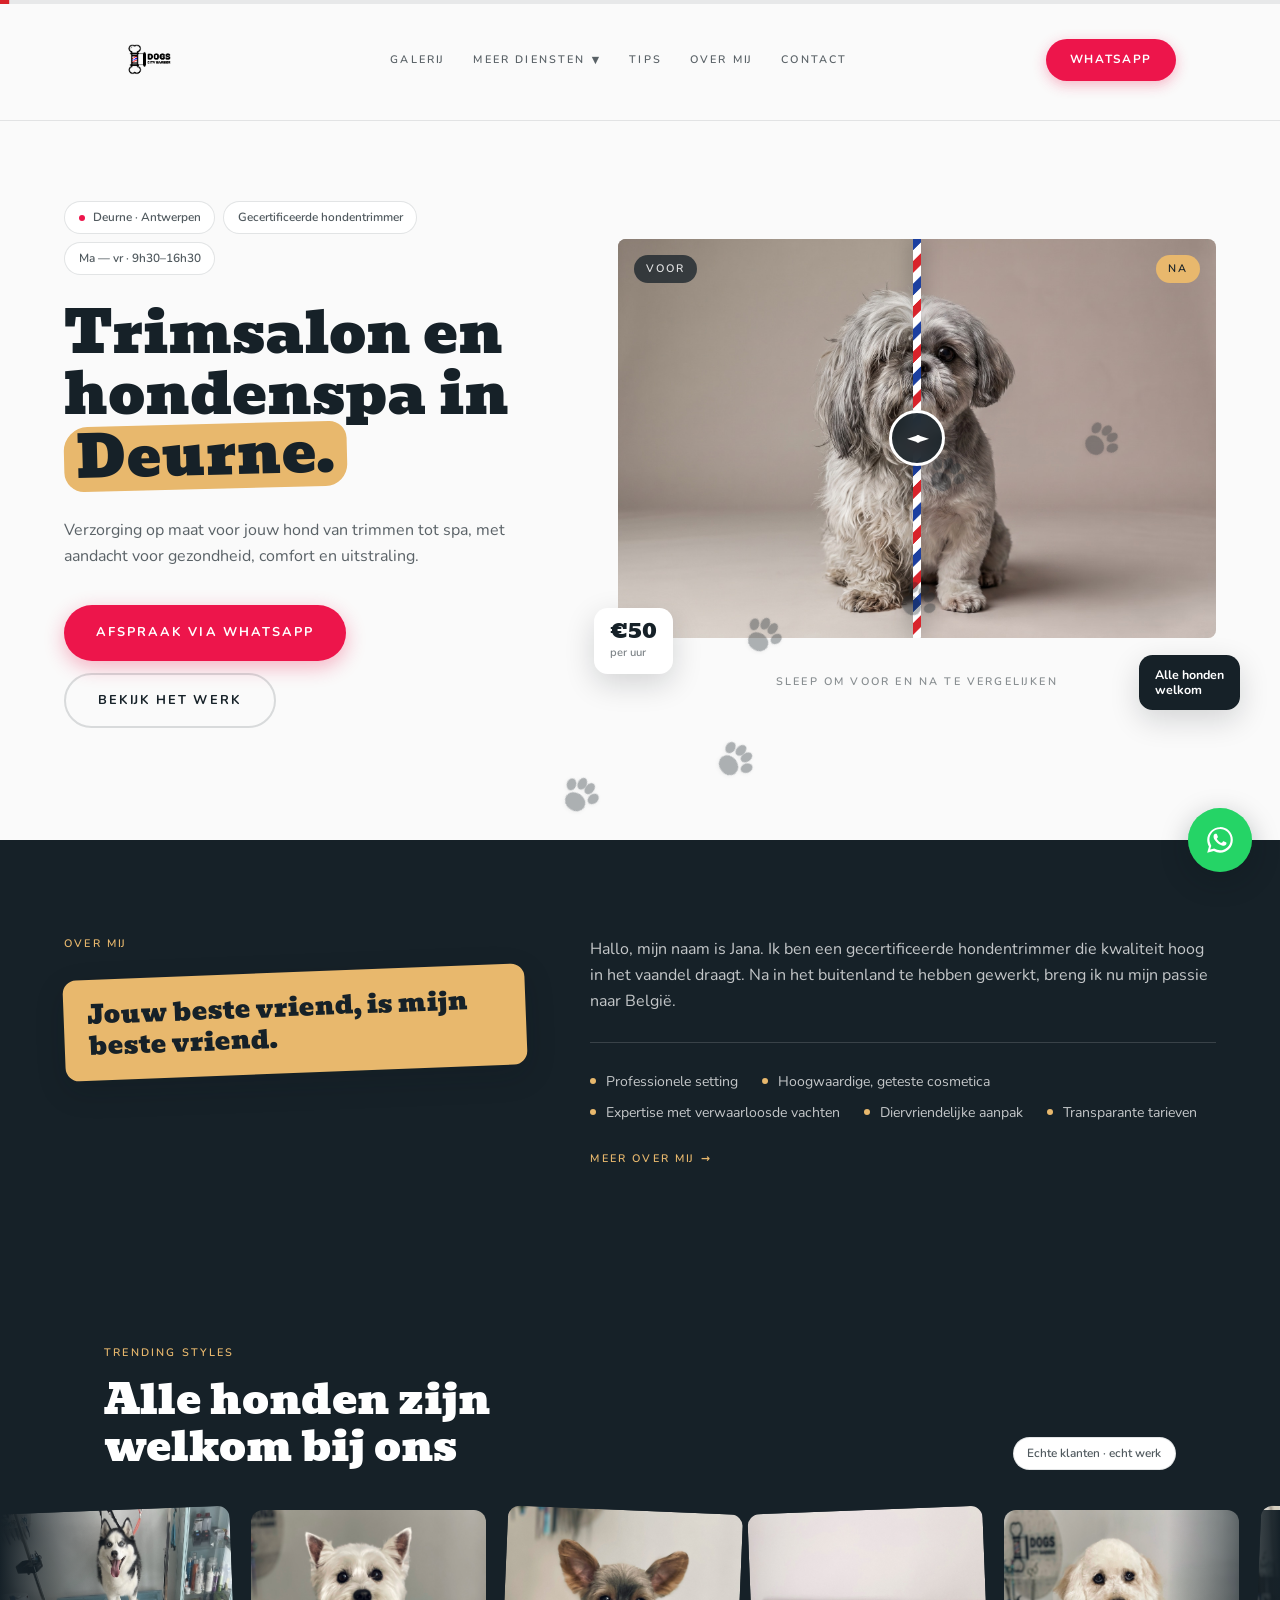
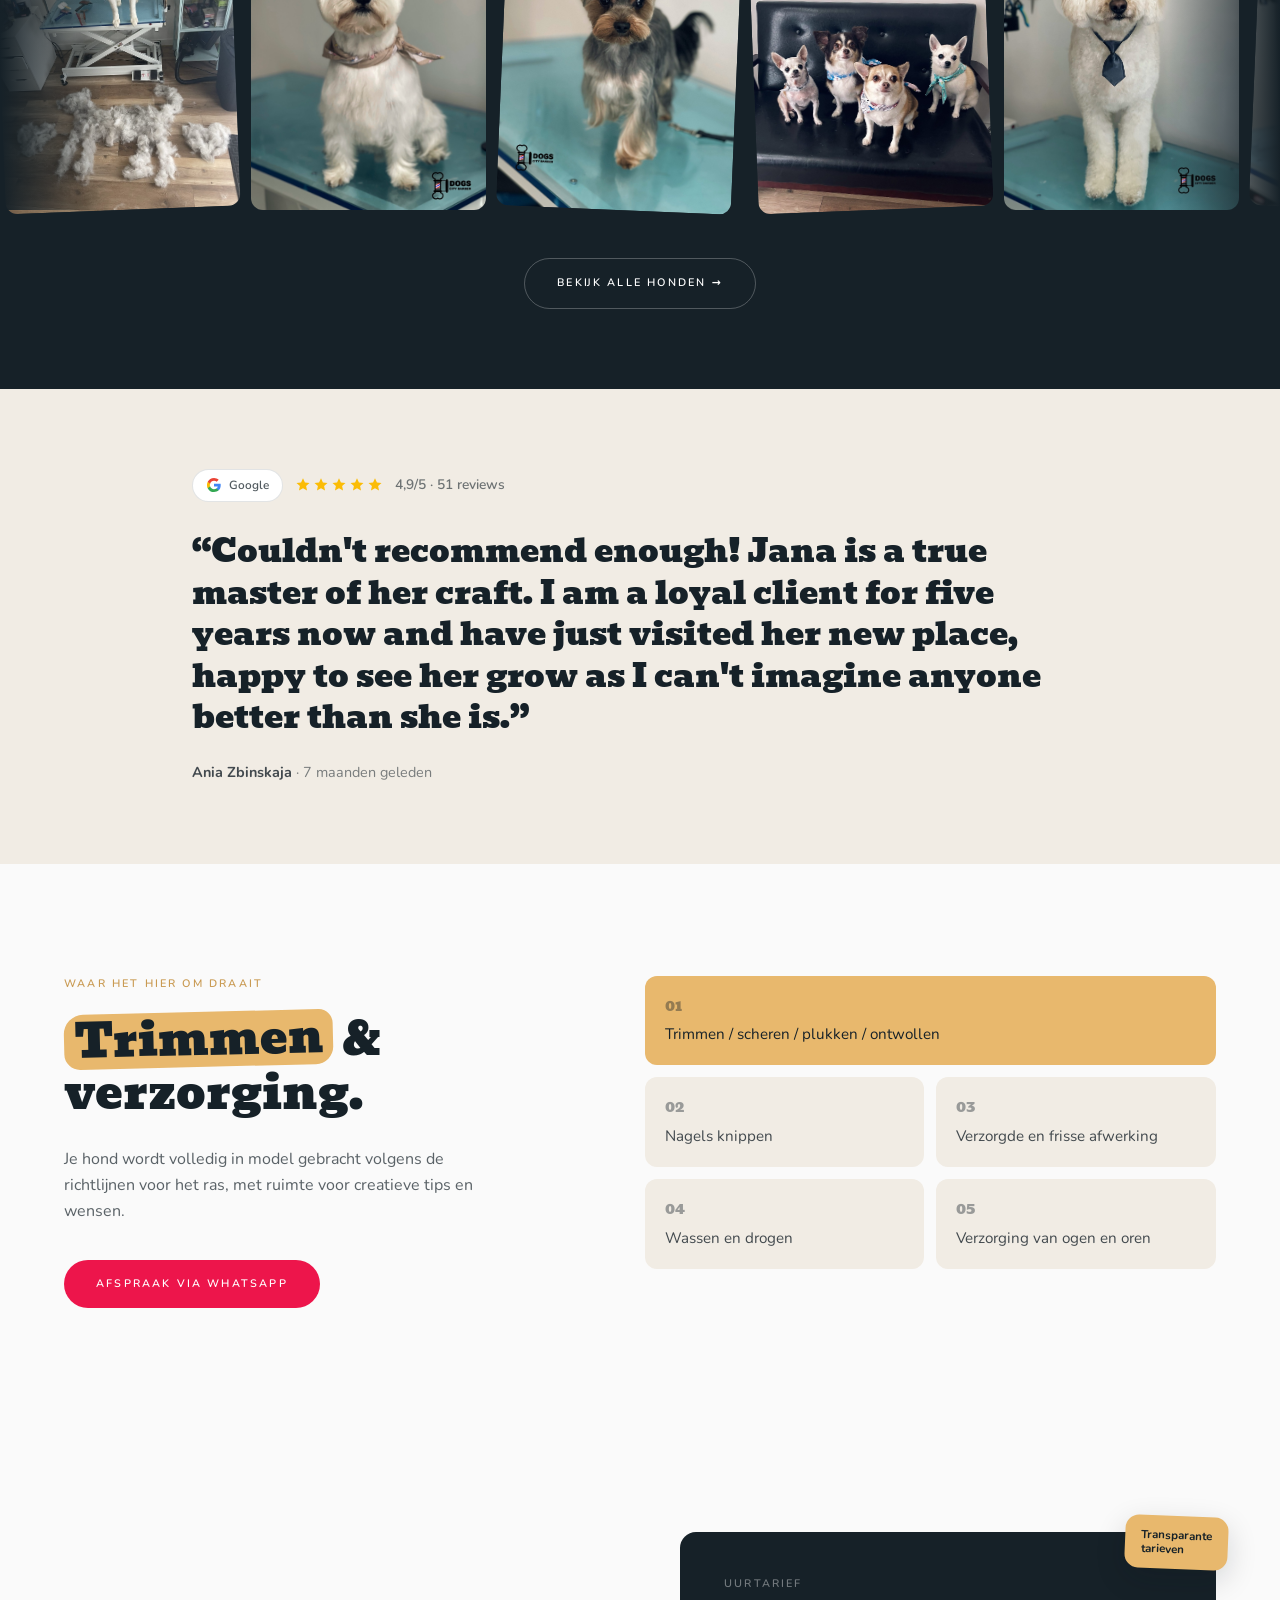
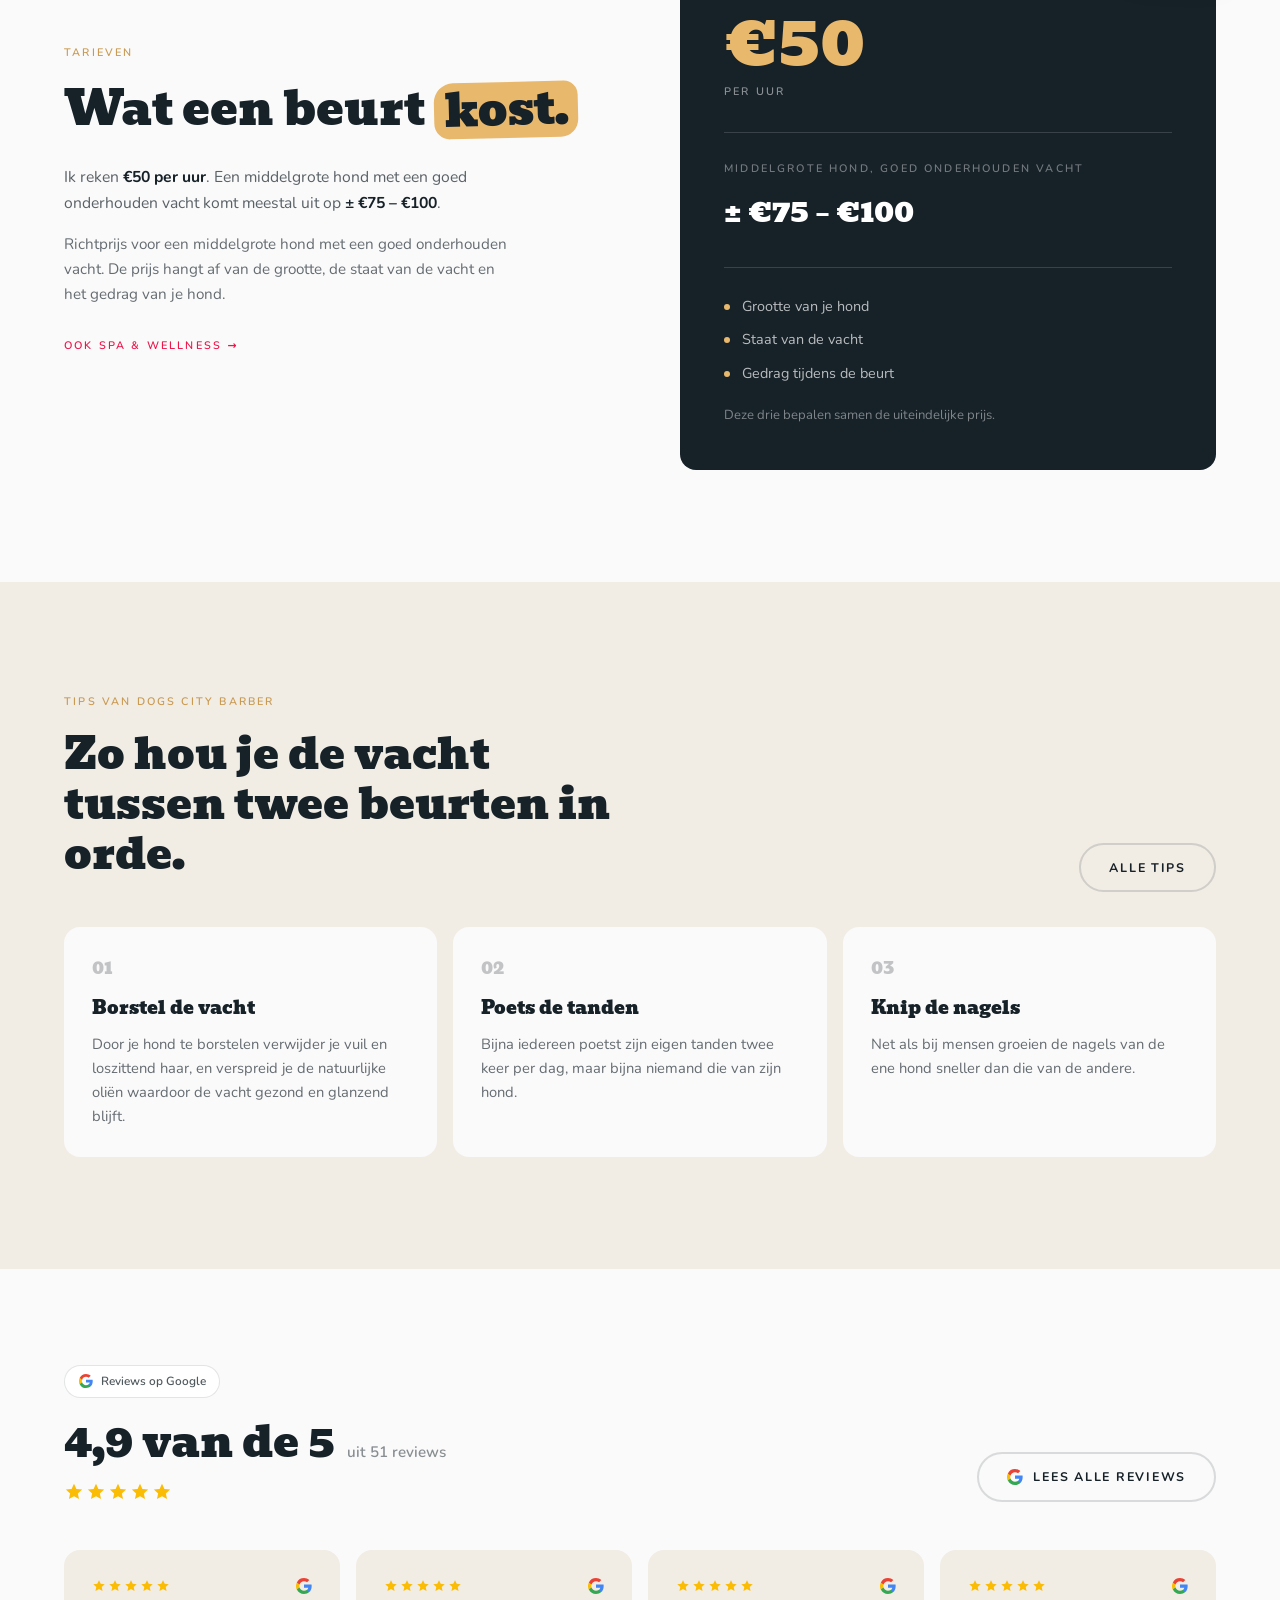
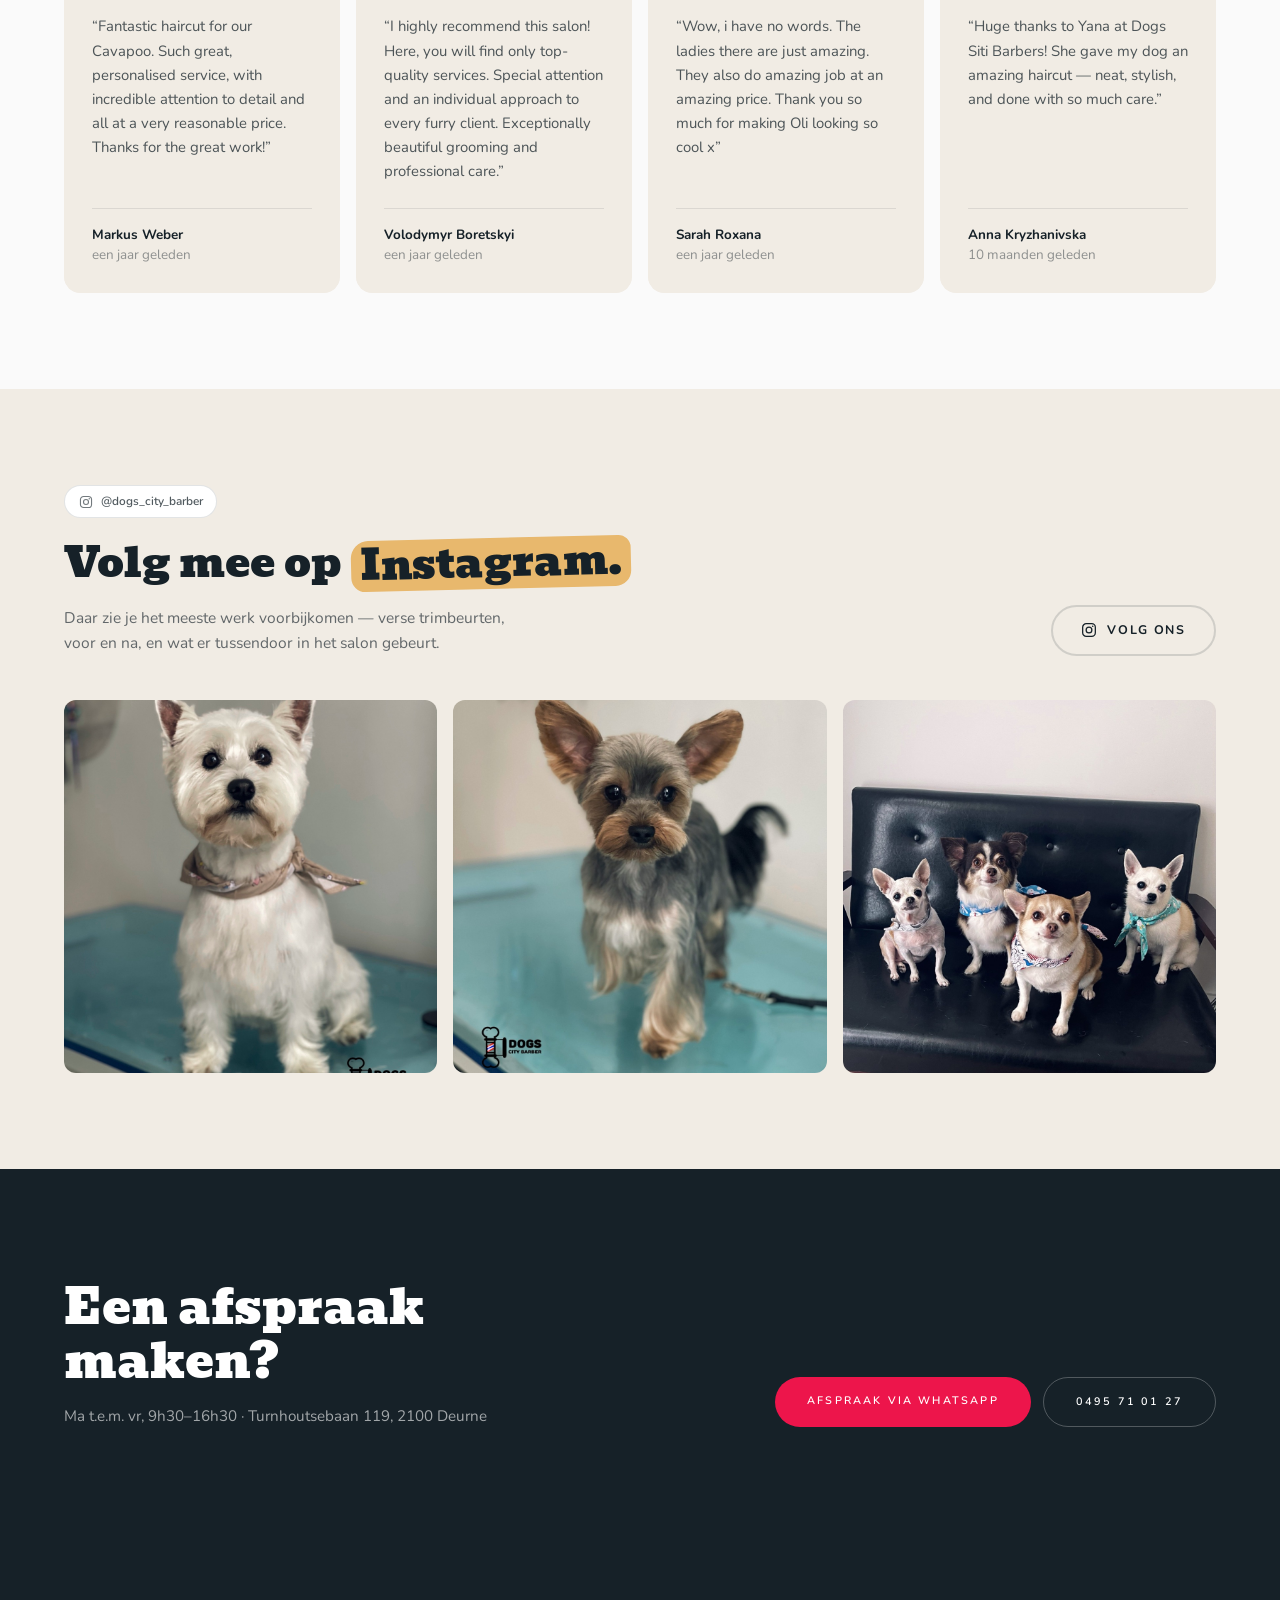
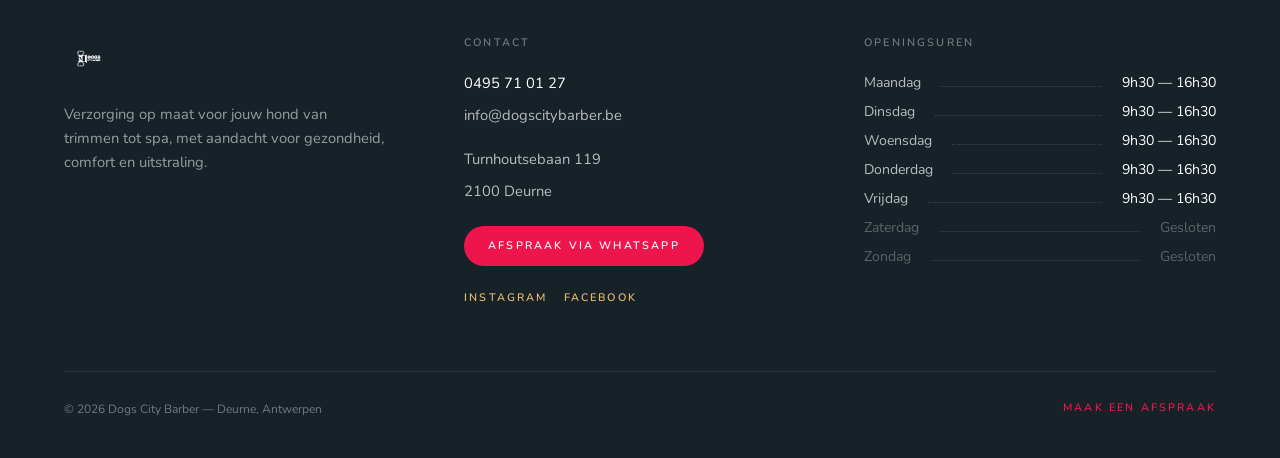
==== commit 0c7abebd: "Voeg echte Google-reviews toe aan de homepage Eén uitgelichte review hoog op de pagina en de rest al" ====
--- a/dogscitybarber/index.html
+++ b/dogscitybarber/index.html
@@ -12,8 +12,8 @@
     <link rel="icon" type="image/png" href="./img/logo.png" />
     <link rel="preconnect" href="https://fonts.googleapis.com" />
     <link rel="preconnect" href="https://fonts.gstatic.com" crossorigin />
-    <script type="module" crossorigin src="/dogscitybarber/assets/index-CbMgu1Y1.js"></script>
-    <link rel="stylesheet" crossorigin href="/dogscitybarber/assets/index-CC4h5ZAS.css">
+    <script type="module" crossorigin src="/dogscitybarber/assets/index-CyfOtoVV.js"></script>
+    <link rel="stylesheet" crossorigin href="/dogscitybarber/assets/index-MaZHG-Rd.css">
   </head>
   <body>
     <div id="root"></div>
--- a/dogscitybarber/assets/index-MaZHG-Rd.css
+++ b/dogscitybarber/assets/index-MaZHG-Rd.css
@@ -0,0 +1 @@
+@import "https://fonts.googleapis.com/css2?family=Bevan&family=Nunito:wght@300;400;600;700;800&display=swap";@layer components;@layer properties{@supports (((-webkit-hyphens:none)) and (not (margin-trim:inline))) or ((-moz-orient:inline) and (not (color:rgb(from red r g b)))){*,:before,:after,::backdrop{--tw-translate-x:0;--tw-translate-y:0;--tw-translate-z:0;--tw-scale-x:1;--tw-scale-y:1;--tw-scale-z:1;--tw-rotate-x:initial;--tw-rotate-y:initial;--tw-rotate-z:initial;--tw-skew-x:initial;--tw-skew-y:initial;--tw-space-y-reverse:0;--tw-border-style:solid;--tw-gradient-position:initial;--tw-gradient-from:#0000;--tw-gradient-via:#0000;--tw-gradient-to:#0000;--tw-gradient-stops:initial;--tw-gradient-via-stops:initial;--tw-gradient-from-position:0%;--tw-gradient-via-position:50%;--tw-gradient-to-position:100%;--tw-leading:initial;--tw-font-weight:initial;--tw-tracking:initial;--tw-shadow:0 0 #0000;--tw-shadow-color:initial;--tw-shadow-alpha:100%;--tw-inset-shadow:0 0 #0000;--tw-inset-shadow-color:initial;--tw-inset-shadow-alpha:100%;--tw-ring-color:initial;--tw-ring-shadow:0 0 #0000;--tw-inset-ring-color:initial;--tw-inset-ring-shadow:0 0 #0000;--tw-ring-inset:initial;--tw-ring-offset-width:0px;--tw-ring-offset-color:#fff;--tw-ring-offset-shadow:0 0 #0000;--tw-blur:initial;--tw-brightness:initial;--tw-contrast:initial;--tw-grayscale:initial;--tw-hue-rotate:initial;--tw-invert:initial;--tw-opacity:initial;--tw-saturate:initial;--tw-sepia:initial;--tw-drop-shadow:initial;--tw-drop-shadow-color:initial;--tw-drop-shadow-alpha:100%;--tw-drop-shadow-size:initial;--tw-backdrop-blur:initial;--tw-backdrop-brightness:initial;--tw-backdrop-contrast:initial;--tw-backdrop-grayscale:initial;--tw-backdrop-hue-rotate:initial;--tw-backdrop-invert:initial;--tw-backdrop-opacity:initial;--tw-backdrop-saturate:initial;--tw-backdrop-sepia:initial;--tw-duration:initial;--tw-ease:initial}}}@layer theme{:root,:host{--font-sans:"Nunito", ui-sans-serif, system-ui, sans-serif;--font-mono:ui-monospace, SFMono-Regular, Menlo, Monaco, Consolas, "Liberation Mono", "Courier New", monospace;--color-white:#fff;--spacing:.25rem;--container-xs:20rem;--container-sm:24rem;--container-md:28rem;--container-lg:32rem;--container-xl:36rem;--container-3xl:48rem;--container-4xl:56rem;--container-6xl:72rem;--text-base:1rem;--text-base--line-height:calc(1.5 / 1);--text-xl:1.25rem;--text-xl--line-height:calc(1.75 / 1.25);--font-weight-semibold:600;--font-weight-bold:700;--leading-tight:1.25;--leading-snug:1.375;--leading-relaxed:1.625;--radius-lg:.5rem;--radius-xl:.75rem;--radius-2xl:1rem;--ease-out:cubic-bezier(0, 0, .2, 1);--animate-ping:ping 1s cubic-bezier(0, 0, .2, 1) infinite;--default-transition-duration:.15s;--default-transition-timing-function:cubic-bezier(.4, 0, .2, 1);--default-font-family:var(--font-sans);--default-mono-font-family:var(--font-mono);--color-gold:#e8b86d;--color-gold-deep:#c99a52;--color-ink:#162128;--color-ink-deep:#0c1418;--color-bone:#fafafa;--color-bone-warm:#f1ece4;--color-action:#ed154b;--color-action-deep:#c9103e;--color-barber-red:#d8232a;--color-barber-blue:#1b3fa0;--font-display:"Bevan", ui-serif, Georgia, serif}}@layer base{*,:after,:before,::backdrop{box-sizing:border-box;border:0 solid;margin:0;padding:0}::file-selector-button{box-sizing:border-box;border:0 solid;margin:0;padding:0}html,:host{-webkit-text-size-adjust:100%;tab-size:4;line-height:1.5;font-family:var(--default-font-family,-apple-system, BlinkMacSystemFont, "Segoe UI", Roboto, "Helvetica Neue", "Noto Sans", Arial, sans-serif, "Apple Color Emoji", "Segoe UI Emoji", "Segoe UI Symbol", "Noto Color Emoji");font-feature-settings:var(--default-font-feature-settings,normal);font-variation-settings:var(--default-font-variation-settings,normal);-webkit-tap-highlight-color:transparent}hr{height:0;color:inherit;border-top-width:1px}abbr:where([title]){-webkit-text-decoration:underline dotted;text-decoration:underline dotted}h1,h2,h3,h4,h5,h6{font-size:inherit;font-weight:inherit}a{color:inherit;-webkit-text-decoration:inherit;-webkit-text-decoration:inherit;-webkit-text-decoration:inherit;-webkit-text-decoration:inherit;text-decoration:inherit}b,strong{font-weight:bolder}code,kbd,samp,pre{font-family:var(--default-mono-font-family,ui-monospace, SFMono-Regular, Menlo, Monaco, Consolas, "Liberation Mono", "Courier New", monospace);font-feature-settings:var(--default-mono-font-feature-settings,normal);font-variation-settings:var(--default-mono-font-variation-settings,normal);font-size:1em}small{font-size:80%}sub,sup{vertical-align:baseline;font-size:75%;line-height:0;position:relative}sub{bottom:-.25em}sup{top:-.5em}table{text-indent:0;border-color:inherit;border-collapse:collapse}:-moz-focusring:where(:not(iframe)){outline:auto}progress{vertical-align:baseline}summary{display:list-item}ol,ul,menu{list-style:none}img,svg,video,canvas,audio,iframe,embed,object{vertical-align:middle;display:block}img,video{max-width:100%;height:auto}button,input,select,optgroup,textarea{font:inherit;font-feature-settings:inherit;font-variation-settings:inherit;letter-spacing:inherit;color:inherit;opacity:1;background-color:#0000;border-radius:0}::file-selector-button{font:inherit;font-feature-settings:inherit;font-variation-settings:inherit;letter-spacing:inherit;color:inherit;opacity:1;background-color:#0000;border-radius:0}:where(select:is([multiple],[size])) optgroup{font-weight:bolder}:where(select:is([multiple],[size])) optgroup option{padding-inline-start:20px}::file-selector-button{margin-inline-end:4px}::placeholder{opacity:1}@supports (not ((-webkit-appearance:-apple-pay-button))) or (contain-intrinsic-size:1px){::placeholder{color:currentColor}@supports (color:color-mix(in lab, red, red)){::placeholder{color:color-mix(in oklab, currentcolor 50%, transparent)}}}textarea{resize:vertical}::-webkit-search-decoration{-webkit-appearance:none}::-webkit-date-and-time-value{min-height:1lh;text-align:inherit}::-webkit-datetime-edit{display:inline-flex}::-webkit-datetime-edit-fields-wrapper{padding:0}::-webkit-datetime-edit{padding-block:0}::-webkit-datetime-edit-year-field{padding-block:0}::-webkit-datetime-edit-month-field{padding-block:0}::-webkit-datetime-edit-day-field{padding-block:0}::-webkit-datetime-edit-hour-field{padding-block:0}::-webkit-datetime-edit-minute-field{padding-block:0}::-webkit-datetime-edit-second-field{padding-block:0}::-webkit-datetime-edit-millisecond-field{padding-block:0}::-webkit-datetime-edit-meridiem-field{padding-block:0}::-webkit-calendar-picker-indicator{line-height:1}:-moz-ui-invalid{box-shadow:none}button,input:where([type=button],[type=reset],[type=submit]){appearance:button}::file-selector-button{appearance:button}::-webkit-inner-spin-button{height:auto}::-webkit-outer-spin-button{height:auto}[hidden]:where(:not([hidden=until-found])){display:none!important}}@layer utilities{.pointer-events-none{pointer-events:none}.absolute{position:absolute}.fixed{position:fixed}.relative{position:relative}.sticky{position:sticky}.inset-0{inset:0}.inset-x-0{inset-inline:0}.inset-x-4{inset-inline:calc(var(--spacing) * 4)}.inset-y-0{inset-block:0}.-top-4{top:calc(var(--spacing) * -4)}.top-0{top:0}.top-1\/2{top:50%}.top-4{top:calc(var(--spacing) * 4)}.top-5{top:calc(var(--spacing) * 5)}.top-full{top:100%}.-right-3{right:calc(var(--spacing) * -3)}.right-0{right:0}.right-3{right:calc(var(--spacing) * 3)}.right-4{right:calc(var(--spacing) * 4)}.right-5{right:calc(var(--spacing) * 5)}.right-full{right:100%}.-bottom-4{bottom:calc(var(--spacing) * -4)}.-bottom-5{bottom:calc(var(--spacing) * -5)}.bottom-0{bottom:0}.bottom-4{bottom:calc(var(--spacing) * 4)}.bottom-5{bottom:calc(var(--spacing) * 5)}.-left-3{left:calc(var(--spacing) * -3)}.left-0{left:0}.left-1\/2{left:50%}.left-3{left:calc(var(--spacing) * 3)}.left-4{left:calc(var(--spacing) * 4)}.z-20{z-index:20}.z-30{z-index:30}.z-50{z-index:50}.z-\[60\]{z-index:60}.z-\[70\]{z-index:70}.order-1{order:1}.order-2{order:2}.mx-1{margin-inline:var(--spacing)}.mx-2{margin-inline:calc(var(--spacing) * 2)}.mx-auto{margin-inline:auto}.mt-0\.5{margin-top:calc(var(--spacing) * .5)}.mt-1{margin-top:var(--spacing)}.mt-2{margin-top:calc(var(--spacing) * 2)}.mt-2\.5{margin-top:calc(var(--spacing) * 2.5)}.mt-3{margin-top:calc(var(--spacing) * 3)}.mt-4{margin-top:calc(var(--spacing) * 4)}.mt-5{margin-top:calc(var(--spacing) * 5)}.mt-6{margin-top:calc(var(--spacing) * 6)}.mt-7{margin-top:calc(var(--spacing) * 7)}.mt-8{margin-top:calc(var(--spacing) * 8)}.mt-9{margin-top:calc(var(--spacing) * 9)}.mt-10{margin-top:calc(var(--spacing) * 10)}.mt-11{margin-top:calc(var(--spacing) * 11)}.mt-12{margin-top:calc(var(--spacing) * 12)}.mt-14{margin-top:calc(var(--spacing) * 14)}.mt-16{margin-top:calc(var(--spacing) * 16)}.mr-3{margin-right:calc(var(--spacing) * 3)}.mb-2{margin-bottom:calc(var(--spacing) * 2)}.mb-5{margin-bottom:calc(var(--spacing) * 5)}.mb-10{margin-bottom:calc(var(--spacing) * 10)}.block{display:block}.flex{display:flex}.grid{display:grid}.hidden{display:none}.inline-block{display:inline-block}.aspect-\[3\/2\]{aspect-ratio:3/2}.aspect-\[4\/5\]{aspect-ratio:4/5}.aspect-square{aspect-ratio:1}.h-1\.5{height:calc(var(--spacing) * 1.5)}.h-3\.5{height:calc(var(--spacing) * 3.5)}.h-4{height:calc(var(--spacing) * 4)}.h-5{height:calc(var(--spacing) * 5)}.h-7{height:calc(var(--spacing) * 7)}.h-8{height:calc(var(--spacing) * 8)}.h-10{height:calc(var(--spacing) * 10)}.h-11{height:calc(var(--spacing) * 11)}.h-12{height:calc(var(--spacing) * 12)}.h-14{height:calc(var(--spacing) * 14)}.h-\[2px\]{height:2px}.h-\[4\.6rem\]{height:4.6rem}.h-\[4px\]{height:4px}.h-\[5px\]{height:5px}.h-\[6px\]{height:6px}.h-\[100svh\]{height:100svh}.h-\[220px\]{height:220px}.h-full{height:100%}.max-h-\[76vh\]{max-height:76vh}.w-1\.5{width:calc(var(--spacing) * 1.5)}.w-3\.5{width:calc(var(--spacing) * 3.5)}.w-4{width:calc(var(--spacing) * 4)}.w-5{width:calc(var(--spacing) * 5)}.w-6{width:calc(var(--spacing) * 6)}.w-7{width:calc(var(--spacing) * 7)}.w-8{width:calc(var(--spacing) * 8)}.w-10{width:calc(var(--spacing) * 10)}.w-11{width:calc(var(--spacing) * 11)}.w-12{width:calc(var(--spacing) * 12)}.w-14{width:calc(var(--spacing) * 14)}.w-16{width:calc(var(--spacing) * 16)}.w-60{width:calc(var(--spacing) * 60)}.w-\[6px\]{width:6px}.w-\[8px\]{width:8px}.w-\[170px\]{width:170px}.w-auto{width:auto}.w-full{width:100%}.max-w-3xl{max-width:var(--container-3xl)}.max-w-4xl{max-width:var(--container-4xl)}.max-w-6xl{max-width:var(--container-6xl)}.max-w-lg{max-width:var(--container-lg)}.max-w-md{max-width:var(--container-md)}.max-w-sm{max-width:var(--container-sm)}.max-w-xl{max-width:var(--container-xl)}.max-w-xs{max-width:var(--container-xs)}.flex-1{flex:1}.shrink-0{flex-shrink:0}.grow{flex-grow:1}.origin-left{transform-origin:0}.-translate-x-1\/2{--tw-translate-x:calc(calc(1 / 2 * 100%) * -1);translate:var(--tw-translate-x) var(--tw-translate-y)}.-translate-y-1\/2{--tw-translate-y:calc(calc(1 / 2 * 100%) * -1);translate:var(--tw-translate-x) var(--tw-translate-y)}.-translate-y-\[7px\]{--tw-translate-y:calc(7px * -1);translate:var(--tw-translate-x) var(--tw-translate-y)}.translate-y-3{--tw-translate-y:calc(var(--spacing) * 3);translate:var(--tw-translate-x) var(--tw-translate-y)}.translate-y-\[7px\]{--tw-translate-y:7px;translate:var(--tw-translate-x) var(--tw-translate-y)}.scale-75{--tw-scale-x:75%;--tw-scale-y:75%;--tw-scale-z:75%;scale:var(--tw-scale-x) var(--tw-scale-y)}.-rotate-45{rotate:-45deg}.rotate-45{rotate:45deg}.rotate-180{rotate:180deg}.transform{transform:var(--tw-rotate-x,) var(--tw-rotate-y,) var(--tw-rotate-z,) var(--tw-skew-x,) var(--tw-skew-y,)}.animate-ping{animation:var(--animate-ping)}.cursor-ew-resize{cursor:ew-resize}.cursor-pointer{cursor:pointer}.auto-rows-\[190px\]{grid-auto-rows:190px}.grid-cols-2{grid-template-columns:repeat(2,minmax(0,1fr))}.flex-col{flex-direction:column}.flex-wrap{flex-wrap:wrap}.items-baseline{align-items:baseline}.items-center{align-items:center}.items-end{align-items:flex-end}.items-start{align-items:flex-start}.justify-between{justify-content:space-between}.justify-center{justify-content:center}.gap-0\.5{gap:calc(var(--spacing) * .5)}.gap-1\.5{gap:calc(var(--spacing) * 1.5)}.gap-2{gap:calc(var(--spacing) * 2)}.gap-2\.5{gap:calc(var(--spacing) * 2.5)}.gap-3{gap:calc(var(--spacing) * 3)}.gap-4{gap:calc(var(--spacing) * 4)}.gap-5{gap:calc(var(--spacing) * 5)}.gap-6{gap:calc(var(--spacing) * 6)}.gap-7{gap:calc(var(--spacing) * 7)}.gap-8{gap:calc(var(--spacing) * 8)}.gap-9{gap:calc(var(--spacing) * 9)}.gap-12{gap:calc(var(--spacing) * 12)}.gap-14{gap:calc(var(--spacing) * 14)}.gap-\[5px\]{gap:5px}:where(.space-y-2>:not(:last-child)){--tw-space-y-reverse:0;margin-block-start:calc(calc(var(--spacing) * 2) * var(--tw-space-y-reverse));margin-block-end:calc(calc(var(--spacing) * 2) * calc(1 - var(--tw-space-y-reverse)))}:where(.space-y-2\.5>:not(:last-child)){--tw-space-y-reverse:0;margin-block-start:calc(calc(var(--spacing) * 2.5) * var(--tw-space-y-reverse));margin-block-end:calc(calc(var(--spacing) * 2.5) * calc(1 - var(--tw-space-y-reverse)))}:where(.space-y-3>:not(:last-child)){--tw-space-y-reverse:0;margin-block-start:calc(calc(var(--spacing) * 3) * var(--tw-space-y-reverse));margin-block-end:calc(calc(var(--spacing) * 3) * calc(1 - var(--tw-space-y-reverse)))}:where(.space-y-4>:not(:last-child)){--tw-space-y-reverse:0;margin-block-start:calc(calc(var(--spacing) * 4) * var(--tw-space-y-reverse));margin-block-end:calc(calc(var(--spacing) * 4) * calc(1 - var(--tw-space-y-reverse)))}.gap-x-6{column-gap:calc(var(--spacing) * 6)}.gap-y-2\.5{row-gap:calc(var(--spacing) * 2.5)}.overflow-hidden{overflow:hidden}.rounded-2xl{border-radius:var(--radius-2xl)}.rounded-full{border-radius:2147483647px}.rounded-lg{border-radius:var(--radius-lg)}.rounded-xl{border-radius:var(--radius-xl)}.border{border-style:var(--tw-border-style);border-width:1px}.border-2{border-style:var(--tw-border-style);border-width:2px}.border-\[3px\]{border-style:var(--tw-border-style);border-width:3px}.border-t{border-top-style:var(--tw-border-style);border-top-width:1px}.border-b{border-bottom-style:var(--tw-border-style);border-bottom-width:1px}.border-l-2{border-left-style:var(--tw-border-style);border-left-width:2px}.border-dotted{--tw-border-style:dotted;border-style:dotted}.border-gold{border-color:var(--color-gold)}.border-ink\/5{border-color:#1621280d}@supports (color:color-mix(in lab, red, red)){.border-ink\/5{border-color:color-mix(in oklab, var(--color-ink) 5%, transparent)}}.border-ink\/10{border-color:#1621281a}@supports (color:color-mix(in lab, red, red)){.border-ink\/10{border-color:color-mix(in oklab, var(--color-ink) 10%, transparent)}}.border-ink\/15{border-color:#16212826}@supports (color:color-mix(in lab, red, red)){.border-ink\/15{border-color:color-mix(in oklab, var(--color-ink) 15%, transparent)}}.border-ink\/20{border-color:#16212833}@supports (color:color-mix(in lab, red, red)){.border-ink\/20{border-color:color-mix(in oklab, var(--color-ink) 20%, transparent)}}.border-white{border-color:var(--color-white)}.border-white\/10{border-color:#ffffff1a}@supports (color:color-mix(in lab, red, red)){.border-white\/10{border-color:color-mix(in oklab, var(--color-white) 10%, transparent)}}.border-white\/12{border-color:#ffffff1f}@supports (color:color-mix(in lab, red, red)){.border-white\/12{border-color:color-mix(in oklab, var(--color-white) 12%, transparent)}}.border-white\/15{border-color:#ffffff26}@supports (color:color-mix(in lab, red, red)){.border-white\/15{border-color:color-mix(in oklab, var(--color-white) 15%, transparent)}}.border-white\/25{border-color:#ffffff40}@supports (color:color-mix(in lab, red, red)){.border-white\/25{border-color:color-mix(in oklab, var(--color-white) 25%, transparent)}}.bg-\[\#25D366\]{background-color:#25d366}.bg-\[\#25D366\]\/35{background-color:oklab(76.0953% -.174012 .10152/.35)}.bg-action{background-color:var(--color-action)}.bg-bone{background-color:var(--color-bone)}.bg-bone-warm{background-color:var(--color-bone-warm)}.bg-bone\/90{background-color:#fafafae6}@supports (color:color-mix(in lab, red, red)){.bg-bone\/90{background-color:color-mix(in oklab, var(--color-bone) 90%, transparent)}}.bg-gold{background-color:var(--color-gold)}.bg-ink{background-color:var(--color-ink)}.bg-ink-deep{background-color:var(--color-ink-deep)}.bg-ink\/0{background-color:#0000}@supports (color:color-mix(in lab, red, red)){.bg-ink\/0{background-color:color-mix(in oklab, var(--color-ink) 0%, transparent)}}.bg-ink\/8{background-color:#16212814}@supports (color:color-mix(in lab, red, red)){.bg-ink\/8{background-color:color-mix(in oklab, var(--color-ink) 8%, transparent)}}.bg-ink\/70{background-color:#162128b3}@supports (color:color-mix(in lab, red, red)){.bg-ink\/70{background-color:color-mix(in oklab, var(--color-ink) 70%, transparent)}}.bg-ink\/75{background-color:#162128bf}@supports (color:color-mix(in lab, red, red)){.bg-ink\/75{background-color:color-mix(in oklab, var(--color-ink) 75%, transparent)}}.bg-ink\/85{background-color:#162128d9}@supports (color:color-mix(in lab, red, red)){.bg-ink\/85{background-color:color-mix(in oklab, var(--color-ink) 85%, transparent)}}.bg-ink\/95{background-color:#162128f2}@supports (color:color-mix(in lab, red, red)){.bg-ink\/95{background-color:color-mix(in oklab, var(--color-ink) 95%, transparent)}}.bg-white{background-color:var(--color-white)}.bg-white\/10{background-color:#ffffff1a}@supports (color:color-mix(in lab, red, red)){.bg-white\/10{background-color:color-mix(in oklab, var(--color-white) 10%, transparent)}}.bg-white\/70{background-color:#ffffffb3}@supports (color:color-mix(in lab, red, red)){.bg-white\/70{background-color:color-mix(in oklab, var(--color-white) 70%, transparent)}}.bg-gradient-to-l{--tw-gradient-position:to left in oklab;background-image:linear-gradient(var(--tw-gradient-stops))}.bg-gradient-to-r{--tw-gradient-position:to right in oklab;background-image:linear-gradient(var(--tw-gradient-stops))}.bg-gradient-to-t{--tw-gradient-position:to top in oklab;background-image:linear-gradient(var(--tw-gradient-stops))}.from-ink{--tw-gradient-from:var(--color-ink);--tw-gradient-stops:var(--tw-gradient-via-stops,var(--tw-gradient-position), var(--tw-gradient-from) var(--tw-gradient-from-position), var(--tw-gradient-to) var(--tw-gradient-to-position))}.from-ink\/85{--tw-gradient-from:#162128d9}@supports (color:color-mix(in lab, red, red)){.from-ink\/85{--tw-gradient-from:color-mix(in oklab, var(--color-ink) 85%, transparent)}}.from-ink\/85{--tw-gradient-stops:var(--tw-gradient-via-stops,var(--tw-gradient-position), var(--tw-gradient-from) var(--tw-gradient-from-position), var(--tw-gradient-to) var(--tw-gradient-to-position))}.via-ink\/25{--tw-gradient-via:#16212840}@supports (color:color-mix(in lab, red, red)){.via-ink\/25{--tw-gradient-via:color-mix(in oklab, var(--color-ink) 25%, transparent)}}.via-ink\/25{--tw-gradient-via-stops:var(--tw-gradient-position), var(--tw-gradient-from) var(--tw-gradient-from-position), var(--tw-gradient-via) var(--tw-gradient-via-position), var(--tw-gradient-to) var(--tw-gradient-to-position);--tw-gradient-stops:var(--tw-gradient-via-stops)}.to-transparent{--tw-gradient-to:transparent;--tw-gradient-stops:var(--tw-gradient-via-stops,var(--tw-gradient-position), var(--tw-gradient-from) var(--tw-gradient-from-position), var(--tw-gradient-to) var(--tw-gradient-to-position))}.fill-\[\#FBBC05\]{fill:#fbbc05}.fill-white{fill:var(--color-white)}.object-contain{object-fit:contain}.object-cover{object-fit:cover}.p-4{padding:calc(var(--spacing) * 4)}.p-5{padding:calc(var(--spacing) * 5)}.p-7{padding:calc(var(--spacing) * 7)}.p-8{padding:calc(var(--spacing) * 8)}.p-9{padding:calc(var(--spacing) * 9)}.px-3{padding-inline:calc(var(--spacing) * 3)}.px-3\.5{padding-inline:calc(var(--spacing) * 3.5)}.px-4{padding-inline:calc(var(--spacing) * 4)}.px-5{padding-inline:calc(var(--spacing) * 5)}.px-6{padding-inline:calc(var(--spacing) * 6)}.px-7{padding-inline:calc(var(--spacing) * 7)}.px-8{padding-inline:calc(var(--spacing) * 8)}.py-1\.5{padding-block:calc(var(--spacing) * 1.5)}.py-2{padding-block:calc(var(--spacing) * 2)}.py-3{padding-block:calc(var(--spacing) * 3)}.py-3\.5{padding-block:calc(var(--spacing) * 3.5)}.py-4{padding-block:calc(var(--spacing) * 4)}.py-4\.5{padding-block:calc(var(--spacing) * 4.5)}.py-5{padding-block:calc(var(--spacing) * 5)}.py-16{padding-block:calc(var(--spacing) * 16)}.py-20{padding-block:calc(var(--spacing) * 20)}.pt-2{padding-top:calc(var(--spacing) * 2)}.pt-3{padding-top:calc(var(--spacing) * 3)}.pt-4{padding-top:calc(var(--spacing) * 4)}.pt-5{padding-top:calc(var(--spacing) * 5)}.pt-7{padding-top:calc(var(--spacing) * 7)}.pt-8{padding-top:calc(var(--spacing) * 8)}.pt-14{padding-top:calc(var(--spacing) * 14)}.pt-16{padding-top:calc(var(--spacing) * 16)}.pt-20{padding-top:calc(var(--spacing) * 20)}.pb-2{padding-bottom:calc(var(--spacing) * 2)}.pb-6{padding-bottom:calc(var(--spacing) * 6)}.pb-10{padding-bottom:calc(var(--spacing) * 10)}.pb-12{padding-bottom:calc(var(--spacing) * 12)}.pb-14{padding-bottom:calc(var(--spacing) * 14)}.pb-16{padding-bottom:calc(var(--spacing) * 16)}.pb-20{padding-bottom:calc(var(--spacing) * 20)}.pl-4{padding-left:calc(var(--spacing) * 4)}.pl-7{padding-left:calc(var(--spacing) * 7)}.pl-8{padding-left:calc(var(--spacing) * 8)}.text-center{text-align:center}.font-display{font-family:var(--font-display)}.font-sans{font-family:var(--font-sans)}.text-base{font-size:var(--text-base);line-height:var(--tw-leading,var(--text-base--line-height))}.text-xl{font-size:var(--text-xl);line-height:var(--tw-leading,var(--text-xl--line-height))}.text-\[0\.6rem\]{font-size:.6rem}.text-\[0\.7rem\]{font-size:.7rem}.text-\[0\.8rem\]{font-size:.8rem}.text-\[0\.9rem\]{font-size:.9rem}.text-\[0\.72rem\]{font-size:.72rem}.text-\[0\.74rem\]{font-size:.74rem}.text-\[0\.75rem\]{font-size:.75rem}.text-\[0\.78rem\]{font-size:.78rem}.text-\[0\.82rem\]{font-size:.82rem}.text-\[0\.84rem\]{font-size:.84rem}.text-\[0\.86rem\]{font-size:.86rem}.text-\[0\.87rem\]{font-size:.87rem}.text-\[0\.88rem\]{font-size:.88rem}.text-\[0\.92rem\]{font-size:.92rem}.text-\[0\.93rem\]{font-size:.93rem}.text-\[0\.94rem\]{font-size:.94rem}.text-\[0\.95rem\]{font-size:.95rem}.text-\[0\.97rem\]{font-size:.97rem}.text-\[0\.98rem\]{font-size:.98rem}.text-\[1\.1rem\]{font-size:1.1rem}.text-\[1\.02rem\]{font-size:1.02rem}.text-\[1\.2rem\]{font-size:1.2rem}.text-\[1\.3rem\]{font-size:1.3rem}.text-\[1\.4rem\]{font-size:1.4rem}.text-\[1\.05rem\]{font-size:1.05rem}.text-\[1\.5rem\]{font-size:1.5rem}.text-\[1\.6rem\]{font-size:1.6rem}.text-\[1\.7rem\]{font-size:1.7rem}.text-\[1\.8rem\]{font-size:1.8rem}.text-\[1\.9rem\]{font-size:1.9rem}.text-\[1\.15rem\]{font-size:1.15rem}.text-\[1\.35rem\]{font-size:1.35rem}.text-\[1rem\]{font-size:1rem}.text-\[2\.1rem\]{font-size:2.1rem}.text-\[2\.3rem\]{font-size:2.3rem}.text-\[2rem\]{font-size:2rem}.text-\[3\.4rem\]{font-size:3.4rem}.leading-\[1\.1\]{--tw-leading:1.1;line-height:1.1}.leading-\[1\.2\]{--tw-leading:1.2;line-height:1.2}.leading-\[1\.3\]{--tw-leading:1.3;line-height:1.3}.leading-\[1\.05\]{--tw-leading:1.05;line-height:1.05}.leading-\[1\.06\]{--tw-leading:1.06;line-height:1.06}.leading-\[1\.08\]{--tw-leading:1.08;line-height:1.08}.leading-\[1\.12\]{--tw-leading:1.12;line-height:1.12}.leading-\[1\.15\]{--tw-leading:1.15;line-height:1.15}.leading-\[1\.35\]{--tw-leading:1.35;line-height:1.35}.leading-none{--tw-leading:1;line-height:1}.leading-relaxed{--tw-leading:var(--leading-relaxed);line-height:var(--leading-relaxed)}.leading-snug{--tw-leading:var(--leading-snug);line-height:var(--leading-snug)}.leading-tight{--tw-leading:var(--leading-tight);line-height:var(--leading-tight)}.font-bold{--tw-font-weight:var(--font-weight-bold);font-weight:var(--font-weight-bold)}.font-semibold{--tw-font-weight:var(--font-weight-semibold);font-weight:var(--font-weight-semibold)}.tracking-\[-0\.15em\]{--tw-tracking:-.15em;letter-spacing:-.15em}.tracking-\[0\.14em\]{--tw-tracking:.14em;letter-spacing:.14em}.tracking-\[0\.16em\]{--tw-tracking:.16em;letter-spacing:.16em}.whitespace-nowrap{white-space:nowrap}.text-action{color:var(--color-action)}.text-gold{color:var(--color-gold)}.text-gold-deep{color:var(--color-gold-deep)}.text-ink{color:var(--color-ink)}.text-ink\/20{color:#16212833}@supports (color:color-mix(in lab, red, red)){.text-ink\/20{color:color-mix(in oklab, var(--color-ink) 20%, transparent)}}.text-ink\/25{color:#16212840}@supports (color:color-mix(in lab, red, red)){.text-ink\/25{color:color-mix(in oklab, var(--color-ink) 25%, transparent)}}.text-ink\/35{color:#16212859}@supports (color:color-mix(in lab, red, red)){.text-ink\/35{color:color-mix(in oklab, var(--color-ink) 35%, transparent)}}.text-ink\/40{color:#16212866}@supports (color:color-mix(in lab, red, red)){.text-ink\/40{color:color-mix(in oklab, var(--color-ink) 40%, transparent)}}.text-ink\/45{color:#16212873}@supports (color:color-mix(in lab, red, red)){.text-ink\/45{color:color-mix(in oklab, var(--color-ink) 45%, transparent)}}.text-ink\/50{color:#16212880}@supports (color:color-mix(in lab, red, red)){.text-ink\/50{color:color-mix(in oklab, var(--color-ink) 50%, transparent)}}.text-ink\/55{color:#1621288c}@supports (color:color-mix(in lab, red, red)){.text-ink\/55{color:color-mix(in oklab, var(--color-ink) 55%, transparent)}}.text-ink\/60{color:#16212899}@supports (color:color-mix(in lab, red, red)){.text-ink\/60{color:color-mix(in oklab, var(--color-ink) 60%, transparent)}}.text-ink\/65{color:#162128a6}@supports (color:color-mix(in lab, red, red)){.text-ink\/65{color:color-mix(in oklab, var(--color-ink) 65%, transparent)}}.text-ink\/70{color:#162128b3}@supports (color:color-mix(in lab, red, red)){.text-ink\/70{color:color-mix(in oklab, var(--color-ink) 70%, transparent)}}.text-ink\/75{color:#162128bf}@supports (color:color-mix(in lab, red, red)){.text-ink\/75{color:color-mix(in oklab, var(--color-ink) 75%, transparent)}}.text-ink\/80{color:#162128cc}@supports (color:color-mix(in lab, red, red)){.text-ink\/80{color:color-mix(in oklab, var(--color-ink) 80%, transparent)}}.text-white{color:var(--color-white)}.text-white\/25{color:#ffffff40}@supports (color:color-mix(in lab, red, red)){.text-white\/25{color:color-mix(in oklab, var(--color-white) 25%, transparent)}}.text-white\/30{color:#ffffff4d}@supports (color:color-mix(in lab, red, red)){.text-white\/30{color:color-mix(in oklab, var(--color-white) 30%, transparent)}}.text-white\/35{color:#ffffff59}@supports (color:color-mix(in lab, red, red)){.text-white\/35{color:color-mix(in oklab, var(--color-white) 35%, transparent)}}.text-white\/40{color:#fff6}@supports (color:color-mix(in lab, red, red)){.text-white\/40{color:color-mix(in oklab, var(--color-white) 40%, transparent)}}.text-white\/45{color:#ffffff73}@supports (color:color-mix(in lab, red, red)){.text-white\/45{color:color-mix(in oklab, var(--color-white) 45%, transparent)}}.text-white\/50{color:#ffffff80}@supports (color:color-mix(in lab, red, red)){.text-white\/50{color:color-mix(in oklab, var(--color-white) 50%, transparent)}}.text-white\/55{color:#ffffff8c}@supports (color:color-mix(in lab, red, red)){.text-white\/55{color:color-mix(in oklab, var(--color-white) 55%, transparent)}}.text-white\/60{color:#fff9}@supports (color:color-mix(in lab, red, red)){.text-white\/60{color:color-mix(in oklab, var(--color-white) 60%, transparent)}}.text-white\/70{color:#ffffffb3}@supports (color:color-mix(in lab, red, red)){.text-white\/70{color:color-mix(in oklab, var(--color-white) 70%, transparent)}}.text-white\/75{color:#ffffffbf}@supports (color:color-mix(in lab, red, red)){.text-white\/75{color:color-mix(in oklab, var(--color-white) 75%, transparent)}}.text-white\/80{color:#fffc}@supports (color:color-mix(in lab, red, red)){.text-white\/80{color:color-mix(in oklab, var(--color-white) 80%, transparent)}}.text-white\/85{color:#ffffffd9}@supports (color:color-mix(in lab, red, red)){.text-white\/85{color:color-mix(in oklab, var(--color-white) 85%, transparent)}}.uppercase{text-transform:uppercase}.underline-offset-8{text-underline-offset:8px}.opacity-0{opacity:0}.shadow{--tw-shadow:0 1px 3px 0 var(--tw-shadow-color,#0000001a), 0 1px 2px -1px var(--tw-shadow-color,#0000001a);box-shadow:var(--tw-inset-shadow), var(--tw-inset-ring-shadow), var(--tw-ring-offset-shadow), var(--tw-ring-shadow), var(--tw-shadow)}.shadow-\[0_0_20px_rgba\(0\,0\,0\,0\.35\)\]{--tw-shadow:0 0 20px var(--tw-shadow-color,#00000059);box-shadow:var(--tw-inset-shadow), var(--tw-inset-ring-shadow), var(--tw-ring-offset-shadow), var(--tw-ring-shadow), var(--tw-shadow)}.shadow-\[0_4px_14px_rgba\(237\,21\,75\,0\.3\)\]{--tw-shadow:0 4px 14px var(--tw-shadow-color,#ed154b4d);box-shadow:var(--tw-inset-shadow), var(--tw-inset-ring-shadow), var(--tw-ring-offset-shadow), var(--tw-ring-shadow), var(--tw-shadow)}.shadow-\[0_6px_20px_rgba\(237\,21\,75\,0\.32\)\]{--tw-shadow:0 6px 20px var(--tw-shadow-color,#ed154b52);box-shadow:var(--tw-inset-shadow), var(--tw-inset-ring-shadow), var(--tw-ring-offset-shadow), var(--tw-ring-shadow), var(--tw-shadow)}.shadow-\[0_8px_28px_rgba\(12\,20\,24\,0\.28\)\]{--tw-shadow:0 8px 28px var(--tw-shadow-color,#0c141847);box-shadow:var(--tw-inset-shadow), var(--tw-inset-ring-shadow), var(--tw-ring-offset-shadow), var(--tw-ring-shadow), var(--tw-shadow)}.shadow-\[0_16px_40px_rgba\(12\,20\,24\,0\.14\)\]{--tw-shadow:0 16px 40px var(--tw-shadow-color,#0c141824);box-shadow:var(--tw-inset-shadow), var(--tw-inset-ring-shadow), var(--tw-ring-offset-shadow), var(--tw-ring-shadow), var(--tw-shadow)}.shadow-lg{--tw-shadow:0 10px 15px -3px var(--tw-shadow-color,#0000001a), 0 4px 6px -4px var(--tw-shadow-color,#0000001a);box-shadow:var(--tw-inset-shadow), var(--tw-inset-ring-shadow), var(--tw-ring-offset-shadow), var(--tw-ring-shadow), var(--tw-shadow)}.brightness-0{--tw-brightness:brightness(0%);filter:var(--tw-blur,) var(--tw-brightness,) var(--tw-contrast,) var(--tw-grayscale,) var(--tw-hue-rotate,) var(--tw-invert,) var(--tw-saturate,) var(--tw-sepia,) var(--tw-drop-shadow,)}.drop-shadow{--tw-drop-shadow-size:drop-shadow(0 1px 2px var(--tw-drop-shadow-color,#0000001a)) drop-shadow(0 1px 1px var(--tw-drop-shadow-color,#0000000f));--tw-drop-shadow:drop-shadow(0 1px 2px #0000001a) drop-shadow(0 1px 1px #0000000f);filter:var(--tw-blur,) var(--tw-brightness,) var(--tw-contrast,) var(--tw-grayscale,) var(--tw-hue-rotate,) var(--tw-invert,) var(--tw-saturate,) var(--tw-sepia,) var(--tw-drop-shadow,)}.drop-shadow-\[0_1px_2px_rgba\(12\,20\,24\,0\.18\)\]{--tw-drop-shadow-size:drop-shadow(0 1px 2px var(--tw-drop-shadow-color,#0c14182e));--tw-drop-shadow:var(--tw-drop-shadow-size);filter:var(--tw-blur,) var(--tw-brightness,) var(--tw-contrast,) var(--tw-grayscale,) var(--tw-hue-rotate,) var(--tw-invert,) var(--tw-saturate,) var(--tw-sepia,) var(--tw-drop-shadow,)}.invert{--tw-invert:invert(100%);filter:var(--tw-blur,) var(--tw-brightness,) var(--tw-contrast,) var(--tw-grayscale,) var(--tw-hue-rotate,) var(--tw-invert,) var(--tw-saturate,) var(--tw-sepia,) var(--tw-drop-shadow,)}.filter{filter:var(--tw-blur,) var(--tw-brightness,) var(--tw-contrast,) var(--tw-grayscale,) var(--tw-hue-rotate,) var(--tw-invert,) var(--tw-saturate,) var(--tw-sepia,) var(--tw-drop-shadow,)}.backdrop-blur{--tw-backdrop-blur:blur(8px);-webkit-backdrop-filter:var(--tw-backdrop-blur,) var(--tw-backdrop-brightness,) var(--tw-backdrop-contrast,) var(--tw-backdrop-grayscale,) var(--tw-backdrop-hue-rotate,) var(--tw-backdrop-invert,) var(--tw-backdrop-opacity,) var(--tw-backdrop-saturate,) var(--tw-backdrop-sepia,);backdrop-filter:var(--tw-backdrop-blur,) var(--tw-backdrop-brightness,) var(--tw-backdrop-contrast,) var(--tw-backdrop-grayscale,) var(--tw-backdrop-hue-rotate,) var(--tw-backdrop-invert,) var(--tw-backdrop-opacity,) var(--tw-backdrop-saturate,) var(--tw-backdrop-sepia,)}.transition{transition-property:color,background-color,border-color,outline-color,text-decoration-color,fill,stroke,--tw-gradient-from,--tw-gradient-via,--tw-gradient-to,opacity,box-shadow,transform,translate,scale,rotate,filter,-webkit-backdrop-filter,backdrop-filter,display,content-visibility,overlay,pointer-events;transition-timing-function:var(--tw-ease,var(--default-transition-timing-function));transition-duration:var(--tw-duration,var(--default-transition-duration))}.transition-all{transition-property:all;transition-timing-function:var(--tw-ease,var(--default-transition-timing-function));transition-duration:var(--tw-duration,var(--default-transition-duration))}.transition-colors{transition-property:color,background-color,border-color,outline-color,text-decoration-color,fill,stroke,--tw-gradient-from,--tw-gradient-via,--tw-gradient-to;transition-timing-function:var(--tw-ease,var(--default-transition-timing-function));transition-duration:var(--tw-duration,var(--default-transition-duration))}.transition-opacity{transition-property:opacity;transition-timing-function:var(--tw-ease,var(--default-transition-timing-function));transition-duration:var(--tw-duration,var(--default-transition-duration))}.transition-transform{transition-property:transform,translate,scale,rotate;transition-timing-function:var(--tw-ease,var(--default-transition-timing-function));transition-duration:var(--tw-duration,var(--default-transition-duration))}.duration-200{--tw-duration:.2s;transition-duration:.2s}.duration-300{--tw-duration:.3s;transition-duration:.3s}.duration-700{--tw-duration:.7s;transition-duration:.7s}.ease-out{--tw-ease:var(--ease-out);transition-timing-function:var(--ease-out)}.select-none{-webkit-user-select:none;user-select:none}@media (hover:hover){.group-hover\:translate-y-0:is(:where(.group):hover *){--tw-translate-y:0px;translate:var(--tw-translate-x) var(--tw-translate-y)}.group-hover\:scale-100:is(:where(.group):hover *){--tw-scale-x:100%;--tw-scale-y:100%;--tw-scale-z:100%;scale:var(--tw-scale-x) var(--tw-scale-y)}.group-hover\:scale-\[1\.04\]:is(:where(.group):hover *){scale:1.04}.group-hover\:scale-\[1\.05\]:is(:where(.group):hover *){scale:1.05}.group-hover\:scale-\[1\.06\]:is(:where(.group):hover *){scale:1.06}.group-hover\:bg-ink\/45:is(:where(.group):hover *){background-color:#16212873}@supports (color:color-mix(in lab, red, red)){.group-hover\:bg-ink\/45:is(:where(.group):hover *){background-color:color-mix(in oklab, var(--color-ink) 45%, transparent)}}.group-hover\:opacity-100:is(:where(.group):hover *){opacity:1}.hover\:-translate-y-0\.5:hover{--tw-translate-y:calc(var(--spacing) * -.5);translate:var(--tw-translate-x) var(--tw-translate-y)}.hover\:-translate-y-1:hover{--tw-translate-y:calc(var(--spacing) * -1);translate:var(--tw-translate-x) var(--tw-translate-y)}.hover\:border-action:hover{border-color:var(--color-action)}.hover\:border-gold:hover{border-color:var(--color-gold)}.hover\:bg-action-deep:hover{background-color:var(--color-action-deep)}.hover\:bg-bone-warm:hover{background-color:var(--color-bone-warm)}.hover\:bg-white\/5:hover{background-color:#ffffff0d}@supports (color:color-mix(in lab, red, red)){.hover\:bg-white\/5:hover{background-color:color-mix(in oklab, var(--color-white) 5%, transparent)}}.hover\:text-action:hover{color:var(--color-action)}.hover\:text-gold:hover{color:var(--color-gold)}.hover\:text-ink:hover{color:var(--color-ink)}.hover\:text-white:hover{color:var(--color-white)}.hover\:underline:hover{text-decoration-line:underline}}.focus\:outline-none:focus{--tw-outline-style:none;outline-style:none}.focus-visible\:ring-4:focus-visible{--tw-ring-shadow:var(--tw-ring-inset,) 0 0 0 calc(4px + var(--tw-ring-offset-width)) var(--tw-ring-color,currentcolor);box-shadow:var(--tw-inset-shadow), var(--tw-inset-ring-shadow), var(--tw-ring-offset-shadow), var(--tw-ring-shadow), var(--tw-shadow)}.focus-visible\:ring-action:focus-visible{--tw-ring-color:var(--color-action)}.focus-visible\:ring-gold:focus-visible{--tw-ring-color:var(--color-gold)}@media (width>=40rem){.sm\:col-span-2{grid-column:span 2/span 2}.sm\:block{display:block}.sm\:grid-cols-2{grid-template-columns:repeat(2,minmax(0,1fr))}.sm\:grid-cols-3{grid-template-columns:repeat(3,minmax(0,1fr))}}@media (width>=48rem){.md\:-right-6{right:calc(var(--spacing) * -6)}.md\:right-7{right:calc(var(--spacing) * 7)}.md\:right-8{right:calc(var(--spacing) * 8)}.md\:bottom-7{bottom:calc(var(--spacing) * 7)}.md\:-left-6{left:calc(var(--spacing) * -6)}.md\:left-8{left:calc(var(--spacing) * 8)}.md\:order-1{order:1}.md\:order-2{order:2}.md\:mt-8{margin-top:calc(var(--spacing) * 8)}.md\:block{display:block}.md\:flex{display:flex}.md\:hidden{display:none}.md\:aspect-\[4\/5\]{aspect-ratio:4/5}.md\:h-8{height:calc(var(--spacing) * 8)}.md\:h-11{height:calc(var(--spacing) * 11)}.md\:h-16{height:calc(var(--spacing) * 16)}.md\:h-\[5\.5rem\]{height:5.5rem}.md\:h-\[300px\]{height:300px}.md\:w-8{width:calc(var(--spacing) * 8)}.md\:w-11{width:calc(var(--spacing) * 11)}.md\:w-16{width:calc(var(--spacing) * 16)}.md\:w-28{width:calc(var(--spacing) * 28)}.md\:w-\[235px\]{width:235px}.md\:auto-rows-\[230px\]{grid-auto-rows:230px}.md\:grid-cols-2{grid-template-columns:repeat(2,minmax(0,1fr))}.md\:grid-cols-3{grid-template-columns:repeat(3,minmax(0,1fr))}.md\:grid-cols-\[0\.85fr_1\.15fr\]{grid-template-columns:.85fr 1.15fr}.md\:grid-cols-\[0\.95fr_1\.05fr\]{grid-template-columns:.95fr 1.05fr}.md\:grid-cols-\[auto_1fr\]{grid-template-columns:auto 1fr}.md\:flex-row{flex-direction:row}.md\:items-center{align-items:center}.md\:items-end{align-items:flex-end}.md\:justify-between{justify-content:space-between}.md\:gap-4{gap:calc(var(--spacing) * 4)}.md\:gap-10{gap:calc(var(--spacing) * 10)}.md\:gap-14{gap:calc(var(--spacing) * 14)}.md\:gap-16{gap:calc(var(--spacing) * 16)}.md\:gap-20{gap:calc(var(--spacing) * 20)}.md\:p-10{padding:calc(var(--spacing) * 10)}.md\:p-11{padding:calc(var(--spacing) * 11)}.md\:px-6{padding-inline:calc(var(--spacing) * 6)}.md\:px-10{padding-inline:calc(var(--spacing) * 10)}.md\:py-5{padding-block:calc(var(--spacing) * 5)}.md\:py-20{padding-block:calc(var(--spacing) * 20)}.md\:py-24{padding-block:calc(var(--spacing) * 24)}.md\:py-28{padding-block:calc(var(--spacing) * 28)}.md\:pt-20{padding-top:calc(var(--spacing) * 20)}.md\:pt-24{padding-top:calc(var(--spacing) * 24)}.md\:pb-14{padding-bottom:calc(var(--spacing) * 14)}.md\:pb-16{padding-bottom:calc(var(--spacing) * 16)}.md\:pb-20{padding-bottom:calc(var(--spacing) * 20)}.md\:pb-24{padding-bottom:calc(var(--spacing) * 24)}.md\:pb-28{padding-bottom:calc(var(--spacing) * 28)}.md\:text-\[1\.2rem\]{font-size:1.2rem}.md\:text-\[1\.6rem\]{font-size:1.6rem}.md\:text-\[1\.8rem\]{font-size:1.8rem}.md\:text-\[1\.9rem\]{font-size:1.9rem}.md\:text-\[1\.75rem\]{font-size:1.75rem}.md\:text-\[2\.2rem\]{font-size:2.2rem}.md\:text-\[2\.4rem\]{font-size:2.4rem}.md\:text-\[2\.6rem\]{font-size:2.6rem}.md\:text-\[2\.7rem\]{font-size:2.7rem}.md\:text-\[2\.9rem\]{font-size:2.9rem}.md\:text-\[2rem\]{font-size:2rem}.md\:text-\[3\.2rem\]{font-size:3.2rem}.md\:text-\[3\.4rem\]{font-size:3.4rem}.md\:text-\[3\.6rem\]{font-size:3.6rem}.md\:text-\[3rem\]{font-size:3rem}.md\:text-\[4\.2rem\]{font-size:4.2rem}}@media (width>=64rem){.lg\:col-span-2{grid-column:span 2/span 2}.lg\:row-span-2{grid-row:span 2/span 2}.lg\:grid-cols-3{grid-template-columns:repeat(3,minmax(0,1fr))}.lg\:grid-cols-4{grid-template-columns:repeat(4,minmax(0,1fr))}.lg\:grid-cols-5{grid-template-columns:repeat(5,minmax(0,1fr))}.lg\:grid-cols-\[0\.9fr_1\.1fr\]{grid-template-columns:.9fr 1.1fr}.lg\:grid-cols-\[1fr_0\.8fr\]{grid-template-columns:1fr .8fr}.lg\:grid-cols-\[1fr_0\.85fr\]{grid-template-columns:1fr .85fr}.lg\:gap-16{gap:calc(var(--spacing) * 16)}}}html{-webkit-font-smoothing:antialiased}body{background-color:var(--color-bone);color:var(--color-ink);font-family:var(--font-sans);overflow-x:hidden}.label{text-transform:uppercase;letter-spacing:.2em;font-size:.68rem;font-weight:600}.barber-stripe{background-image:repeating-linear-gradient(45deg, #fff 0px, #fff 10px, var(--color-barber-red) 10px, var(--color-barber-red) 20px, #fff 20px, #fff 30px, var(--color-barber-blue) 30px, var(--color-barber-blue) 40px);background-size:56.57px 56.57px;animation:2.4s linear infinite barber-scroll}@keyframes barber-scroll{0%{background-position:0 0}to{background-position:56.57px 0}}.barber-stripe-v{background-image:repeating-linear-gradient(-45deg, #fff 0px, #fff 8px, var(--color-barber-red) 8px, var(--color-barber-red) 16px, #fff 16px, #fff 24px, var(--color-barber-blue) 24px, var(--color-barber-blue) 32px);background-size:45.25px 45.25px;animation:2.4s linear infinite barber-scroll-v}@keyframes barber-scroll-v{0%{background-position:0 0}to{background-position:0 45.25px}}@media (prefers-reduced-motion:reduce){.barber-stripe,.barber-stripe-v{animation:none}*,:before,:after{transition-duration:.001ms!important;animation-duration:.001ms!important}}.marker{background:var(--color-gold);-webkit-box-decoration-break:clone;box-decoration-break:clone;border-radius:.42em .3em .38em .34em;padding:.02em .22em .06em;display:inline-block;transform:rotate(-1.4deg)}.pill{color:#162128bf;white-space:nowrap;background:#fff;border:1px solid #1621281f;border-radius:999px;align-items:center;gap:.5rem;padding:.42rem .85rem;font-size:.74rem;font-weight:600;display:inline-flex}.sticker{border-radius:.85rem;box-shadow:0 10px 30px #0c141829}.tilt-l{transform:rotate(-2.2deg)}.tilt-r{transform:rotate(2.4deg)}.squiggle{background-image:url("data:image/svg+xml,%3Csvg xmlns='http://www.w3.org/2000/svg' viewBox='0 0 120 10' preserveAspectRatio='none'%3E%3Cpath d='M2 7 Q30 1 60 6 T118 4' stroke='%23ED154B' stroke-width='3' fill='none' stroke-linecap='round'/%3E%3C/svg%3E");background-position:0 100%;background-repeat:no-repeat;background-size:100% .42em;padding-bottom:.18em}.marquee-track{width:max-content;animation:46s linear infinite marquee;display:flex}.marquee:hover .marquee-track{animation-play-state:paused}@keyframes marquee{0%{transform:translate(0)}to{transform:translate(-50%)}}@media (prefers-reduced-motion:reduce){.marquee-track{animation:none}.marquee{overflow-x:auto}}@property --tw-translate-x{syntax:"*";inherits:false;initial-value:0}@property --tw-translate-y{syntax:"*";inherits:false;initial-value:0}@property --tw-translate-z{syntax:"*";inherits:false;initial-value:0}@property --tw-scale-x{syntax:"*";inherits:false;initial-value:1}@property --tw-scale-y{syntax:"*";inherits:false;initial-value:1}@property --tw-scale-z{syntax:"*";inherits:false;initial-value:1}@property --tw-rotate-x{syntax:"*";inherits:false}@property --tw-rotate-y{syntax:"*";inherits:false}@property --tw-rotate-z{syntax:"*";inherits:false}@property --tw-skew-x{syntax:"*";inherits:false}@property --tw-skew-y{syntax:"*";inherits:false}@property --tw-space-y-reverse{syntax:"*";inherits:false;initial-value:0}@property --tw-border-style{syntax:"*";inherits:false;initial-value:solid}@property --tw-gradient-position{syntax:"*";inherits:false}@property --tw-gradient-from{syntax:"<color>";inherits:false;initial-value:#0000}@property --tw-gradient-via{syntax:"<color>";inherits:false;initial-value:#0000}@property --tw-gradient-to{syntax:"<color>";inherits:false;initial-value:#0000}@property --tw-gradient-stops{syntax:"*";inherits:false}@property --tw-gradient-via-stops{syntax:"*";inherits:false}@property --tw-gradient-from-position{syntax:"<length-percentage>";inherits:false;initial-value:0%}@property --tw-gradient-via-position{syntax:"<length-percentage>";inherits:false;initial-value:50%}@property --tw-gradient-to-position{syntax:"<length-percentage>";inherits:false;initial-value:100%}@property --tw-leading{syntax:"*";inherits:false}@property --tw-font-weight{syntax:"*";inherits:false}@property --tw-tracking{syntax:"*";inherits:false}@property --tw-shadow{syntax:"*";inherits:false;initial-value:0 0 #0000}@property --tw-shadow-color{syntax:"*";inherits:false}@property --tw-shadow-alpha{syntax:"<percentage>";inherits:false;initial-value:100%}@property --tw-inset-shadow{syntax:"*";inherits:false;initial-value:0 0 #0000}@property --tw-inset-shadow-color{syntax:"*";inherits:false}@property --tw-inset-shadow-alpha{syntax:"<percentage>";inherits:false;initial-value:100%}@property --tw-ring-color{syntax:"*";inherits:false}@property --tw-ring-shadow{syntax:"*";inherits:false;initial-value:0 0 #0000}@property --tw-inset-ring-color{syntax:"*";inherits:false}@property --tw-inset-ring-shadow{syntax:"*";inherits:false;initial-value:0 0 #0000}@property --tw-ring-inset{syntax:"*";inherits:false}@property --tw-ring-offset-width{syntax:"<length>";inherits:false;initial-value:0}@property --tw-ring-offset-color{syntax:"*";inherits:false;initial-value:#fff}@property --tw-ring-offset-shadow{syntax:"*";inherits:false;initial-value:0 0 #0000}@property --tw-blur{syntax:"*";inherits:false}@property --tw-brightness{syntax:"*";inherits:false}@property --tw-contrast{syntax:"*";inherits:false}@property --tw-grayscale{syntax:"*";inherits:false}@property --tw-hue-rotate{syntax:"*";inherits:false}@property --tw-invert{syntax:"*";inherits:false}@property --tw-opacity{syntax:"*";inherits:false}@property --tw-saturate{syntax:"*";inherits:false}@property --tw-sepia{syntax:"*";inherits:false}@property --tw-drop-shadow{syntax:"*";inherits:false}@property --tw-drop-shadow-color{syntax:"*";inherits:false}@property --tw-drop-shadow-alpha{syntax:"<percentage>";inherits:false;initial-value:100%}@property --tw-drop-shadow-size{syntax:"*";inherits:false}@property --tw-backdrop-blur{syntax:"*";inherits:false}@property --tw-backdrop-brightness{syntax:"*";inherits:false}@property --tw-backdrop-contrast{syntax:"*";inherits:false}@property --tw-backdrop-grayscale{syntax:"*";inherits:false}@property --tw-backdrop-hue-rotate{syntax:"*";inherits:false}@property --tw-backdrop-invert{syntax:"*";inherits:false}@property --tw-backdrop-opacity{syntax:"*";inherits:false}@property --tw-backdrop-saturate{syntax:"*";inherits:false}@property --tw-backdrop-sepia{syntax:"*";inherits:false}@property --tw-duration{syntax:"*";inherits:false}@property --tw-ease{syntax:"*";inherits:false}@keyframes ping{75%,to{opacity:0;transform:scale(2)}}
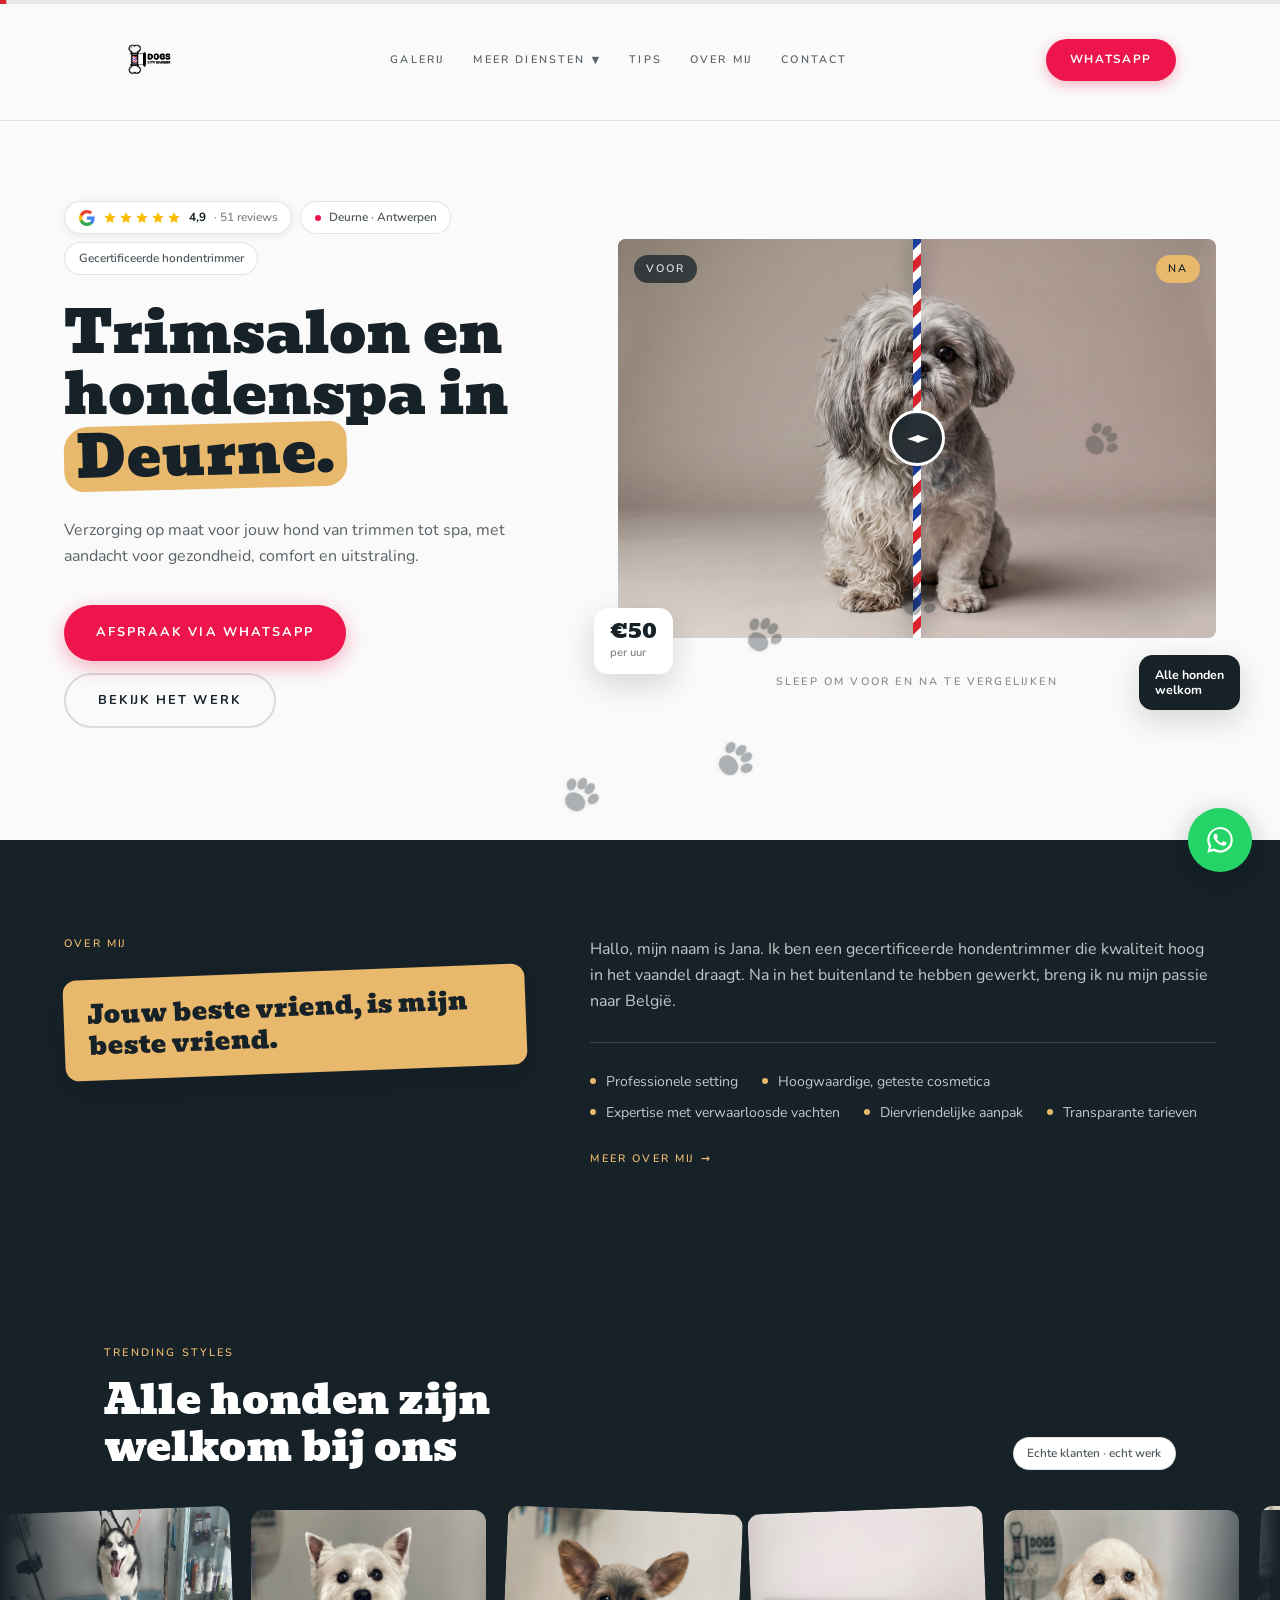
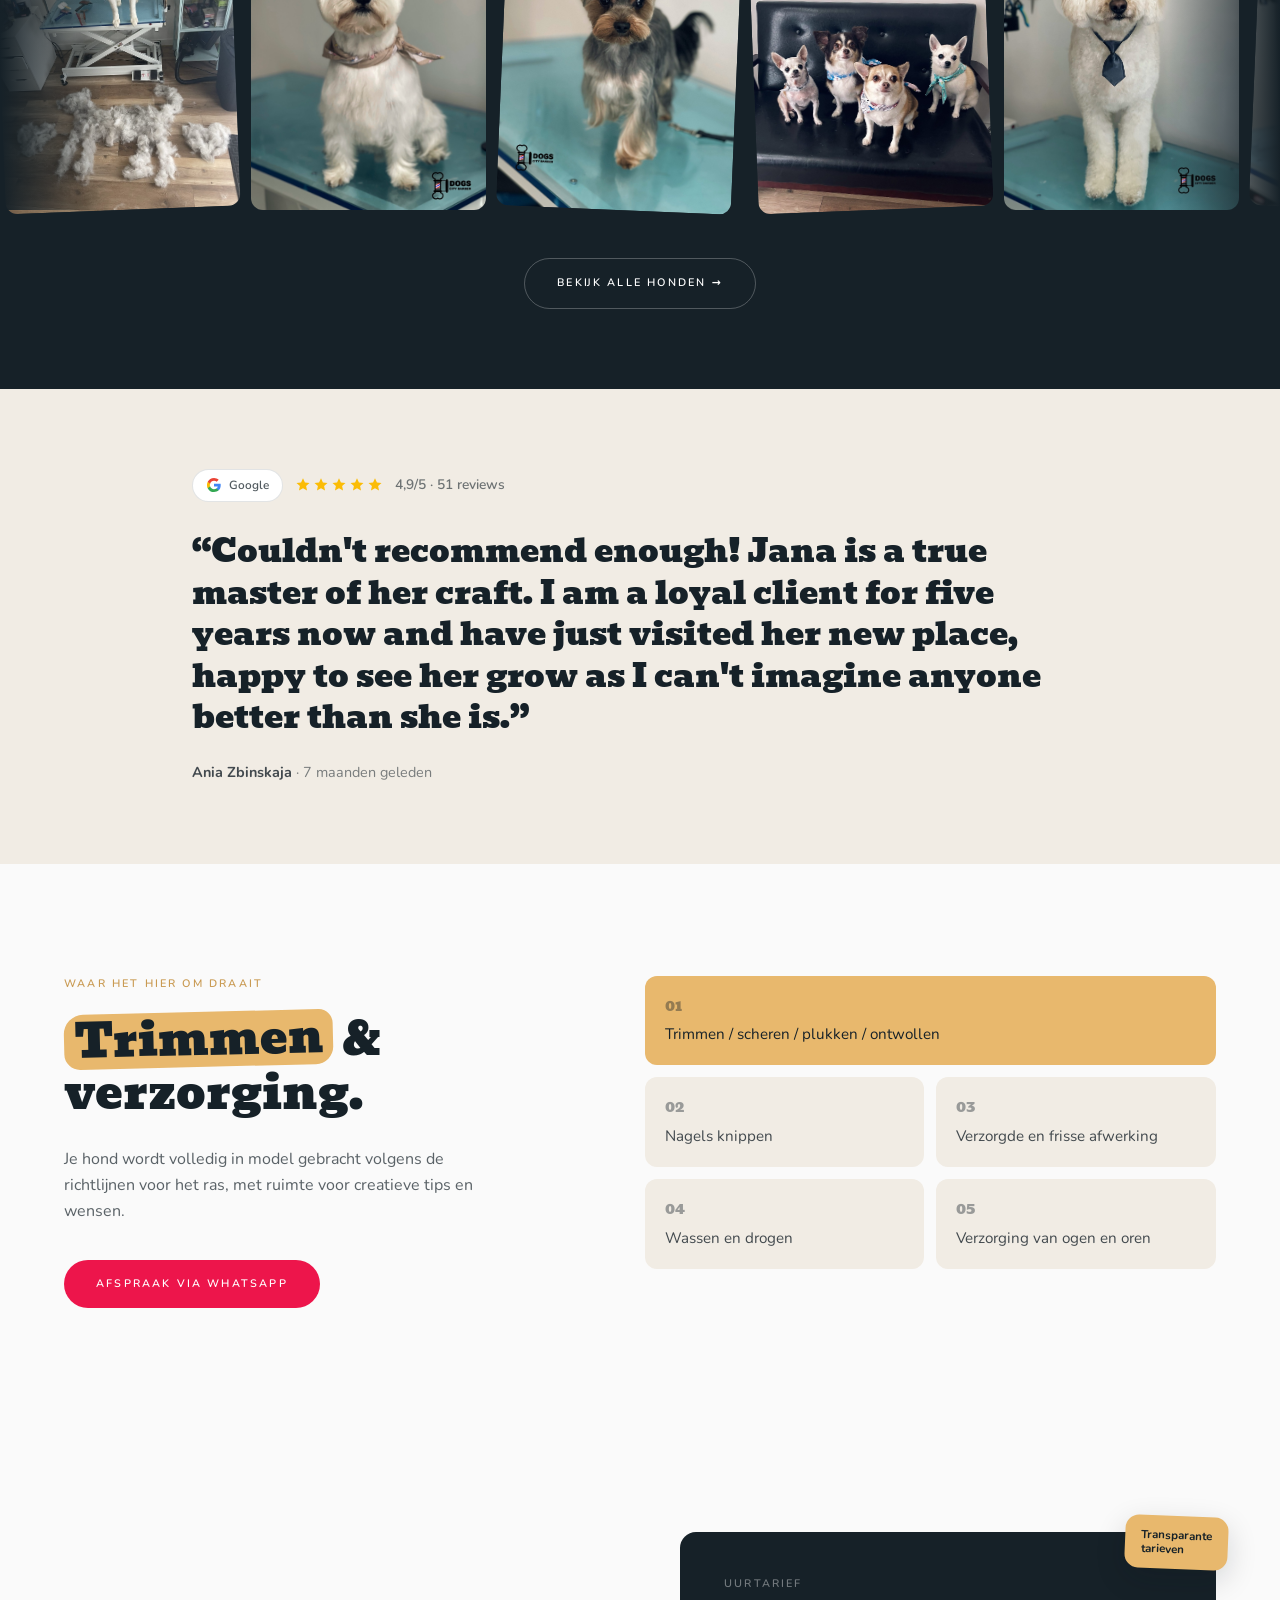
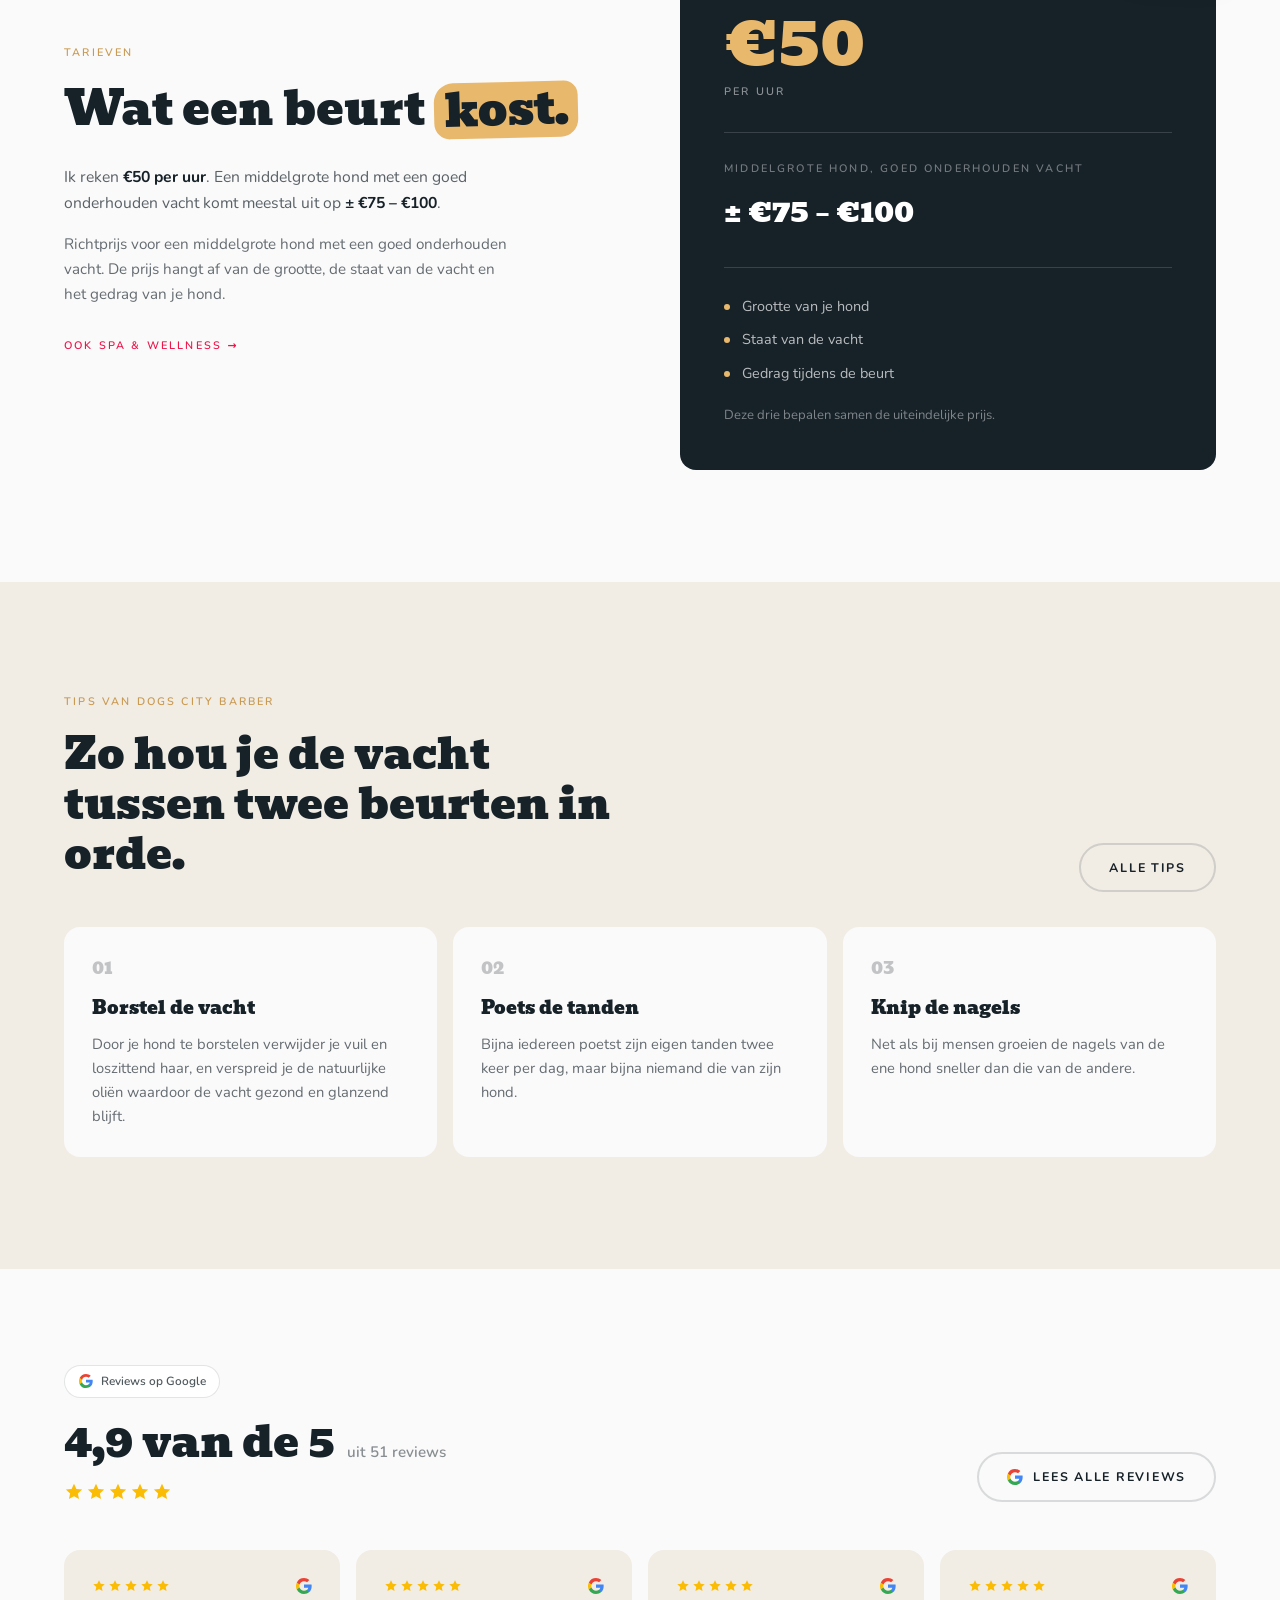
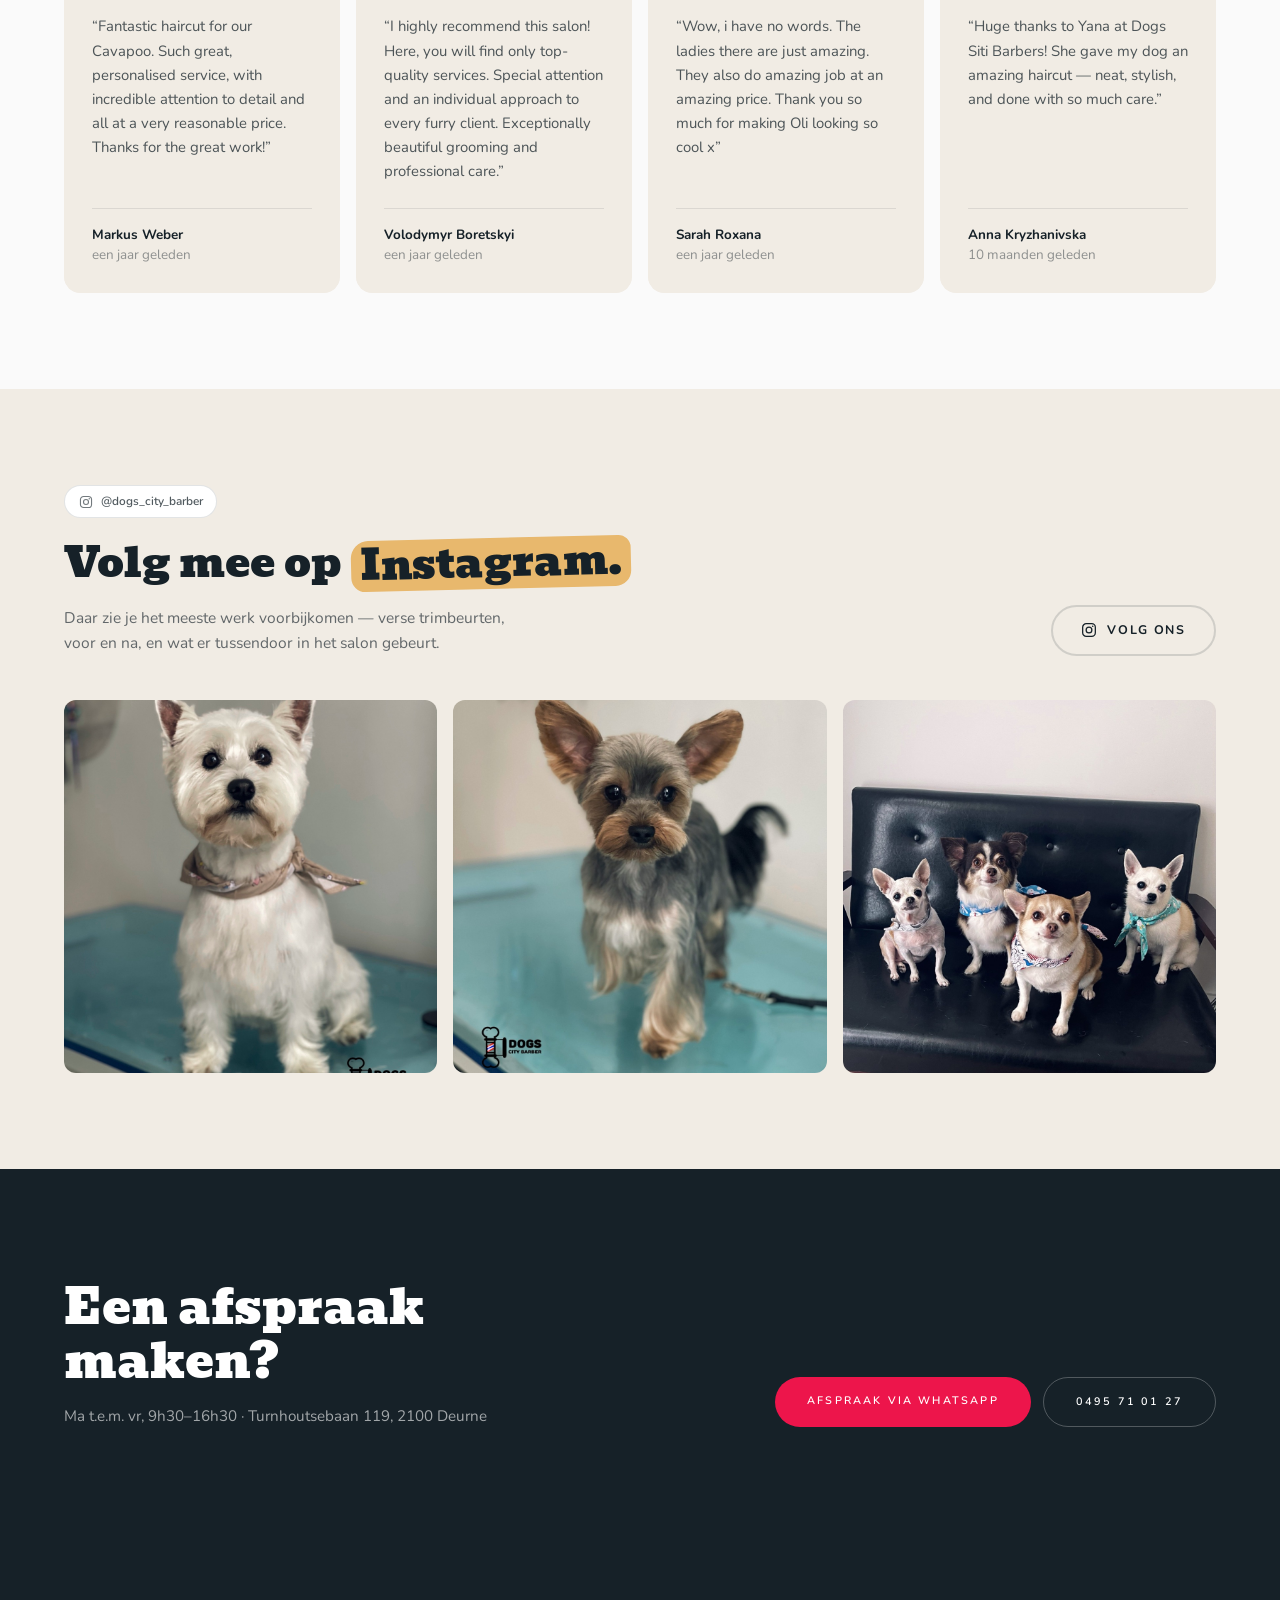
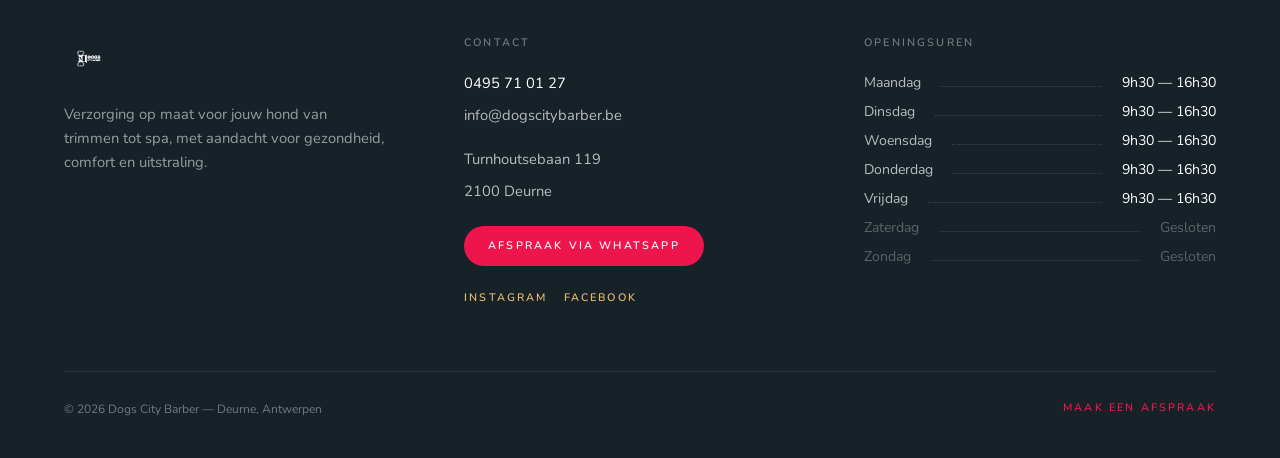
==== commit 36bb75fa: "Zet de Google-score bovenaan de hero De 4,9 uit 51 reviews staat nu als eerste pill boven de titel, " ====
--- a/dogscitybarber/index.html
+++ b/dogscitybarber/index.html
@@ -12,8 +12,8 @@
     <link rel="icon" type="image/png" href="./img/logo.png" />
     <link rel="preconnect" href="https://fonts.googleapis.com" />
     <link rel="preconnect" href="https://fonts.gstatic.com" crossorigin />
-    <script type="module" crossorigin src="/dogscitybarber/assets/index-CyfOtoVV.js"></script>
-    <link rel="stylesheet" crossorigin href="/dogscitybarber/assets/index-MaZHG-Rd.css">
+    <script type="module" crossorigin src="/dogscitybarber/assets/index-cQ3mLOwF.js"></script>
+    <link rel="stylesheet" crossorigin href="/dogscitybarber/assets/index-O1fI6_70.css">
   </head>
   <body>
     <div id="root"></div>
--- a/dogscitybarber/assets/index-O1fI6_70.css
+++ b/dogscitybarber/assets/index-O1fI6_70.css
@@ -0,0 +1 @@
+@import "https://fonts.googleapis.com/css2?family=Bevan&family=Nunito:wght@300;400;600;700;800&display=swap";@layer components;@layer properties{@supports (((-webkit-hyphens:none)) and (not (margin-trim:inline))) or ((-moz-orient:inline) and (not (color:rgb(from red r g b)))){*,:before,:after,::backdrop{--tw-translate-x:0;--tw-translate-y:0;--tw-translate-z:0;--tw-scale-x:1;--tw-scale-y:1;--tw-scale-z:1;--tw-rotate-x:initial;--tw-rotate-y:initial;--tw-rotate-z:initial;--tw-skew-x:initial;--tw-skew-y:initial;--tw-space-y-reverse:0;--tw-border-style:solid;--tw-gradient-position:initial;--tw-gradient-from:#0000;--tw-gradient-via:#0000;--tw-gradient-to:#0000;--tw-gradient-stops:initial;--tw-gradient-via-stops:initial;--tw-gradient-from-position:0%;--tw-gradient-via-position:50%;--tw-gradient-to-position:100%;--tw-leading:initial;--tw-font-weight:initial;--tw-tracking:initial;--tw-shadow:0 0 #0000;--tw-shadow-color:initial;--tw-shadow-alpha:100%;--tw-inset-shadow:0 0 #0000;--tw-inset-shadow-color:initial;--tw-inset-shadow-alpha:100%;--tw-ring-color:initial;--tw-ring-shadow:0 0 #0000;--tw-inset-ring-color:initial;--tw-inset-ring-shadow:0 0 #0000;--tw-ring-inset:initial;--tw-ring-offset-width:0px;--tw-ring-offset-color:#fff;--tw-ring-offset-shadow:0 0 #0000;--tw-blur:initial;--tw-brightness:initial;--tw-contrast:initial;--tw-grayscale:initial;--tw-hue-rotate:initial;--tw-invert:initial;--tw-opacity:initial;--tw-saturate:initial;--tw-sepia:initial;--tw-drop-shadow:initial;--tw-drop-shadow-color:initial;--tw-drop-shadow-alpha:100%;--tw-drop-shadow-size:initial;--tw-backdrop-blur:initial;--tw-backdrop-brightness:initial;--tw-backdrop-contrast:initial;--tw-backdrop-grayscale:initial;--tw-backdrop-hue-rotate:initial;--tw-backdrop-invert:initial;--tw-backdrop-opacity:initial;--tw-backdrop-saturate:initial;--tw-backdrop-sepia:initial;--tw-duration:initial;--tw-ease:initial}}}@layer theme{:root,:host{--font-sans:"Nunito", ui-sans-serif, system-ui, sans-serif;--font-mono:ui-monospace, SFMono-Regular, Menlo, Monaco, Consolas, "Liberation Mono", "Courier New", monospace;--color-white:#fff;--spacing:.25rem;--container-xs:20rem;--container-sm:24rem;--container-md:28rem;--container-lg:32rem;--container-xl:36rem;--container-3xl:48rem;--container-4xl:56rem;--container-6xl:72rem;--text-base:1rem;--text-base--line-height:calc(1.5 / 1);--text-xl:1.25rem;--text-xl--line-height:calc(1.75 / 1.25);--font-weight-semibold:600;--font-weight-bold:700;--leading-tight:1.25;--leading-snug:1.375;--leading-relaxed:1.625;--radius-lg:.5rem;--radius-xl:.75rem;--radius-2xl:1rem;--ease-out:cubic-bezier(0, 0, .2, 1);--animate-ping:ping 1s cubic-bezier(0, 0, .2, 1) infinite;--default-transition-duration:.15s;--default-transition-timing-function:cubic-bezier(.4, 0, .2, 1);--default-font-family:var(--font-sans);--default-mono-font-family:var(--font-mono);--color-gold:#e8b86d;--color-gold-deep:#c99a52;--color-ink:#162128;--color-ink-deep:#0c1418;--color-bone:#fafafa;--color-bone-warm:#f1ece4;--color-action:#ed154b;--color-action-deep:#c9103e;--color-barber-red:#d8232a;--color-barber-blue:#1b3fa0;--font-display:"Bevan", ui-serif, Georgia, serif}}@layer base{*,:after,:before,::backdrop{box-sizing:border-box;border:0 solid;margin:0;padding:0}::file-selector-button{box-sizing:border-box;border:0 solid;margin:0;padding:0}html,:host{-webkit-text-size-adjust:100%;tab-size:4;line-height:1.5;font-family:var(--default-font-family,-apple-system, BlinkMacSystemFont, "Segoe UI", Roboto, "Helvetica Neue", "Noto Sans", Arial, sans-serif, "Apple Color Emoji", "Segoe UI Emoji", "Segoe UI Symbol", "Noto Color Emoji");font-feature-settings:var(--default-font-feature-settings,normal);font-variation-settings:var(--default-font-variation-settings,normal);-webkit-tap-highlight-color:transparent}hr{height:0;color:inherit;border-top-width:1px}abbr:where([title]){-webkit-text-decoration:underline dotted;text-decoration:underline dotted}h1,h2,h3,h4,h5,h6{font-size:inherit;font-weight:inherit}a{color:inherit;-webkit-text-decoration:inherit;-webkit-text-decoration:inherit;-webkit-text-decoration:inherit;-webkit-text-decoration:inherit;text-decoration:inherit}b,strong{font-weight:bolder}code,kbd,samp,pre{font-family:var(--default-mono-font-family,ui-monospace, SFMono-Regular, Menlo, Monaco, Consolas, "Liberation Mono", "Courier New", monospace);font-feature-settings:var(--default-mono-font-feature-settings,normal);font-variation-settings:var(--default-mono-font-variation-settings,normal);font-size:1em}small{font-size:80%}sub,sup{vertical-align:baseline;font-size:75%;line-height:0;position:relative}sub{bottom:-.25em}sup{top:-.5em}table{text-indent:0;border-color:inherit;border-collapse:collapse}:-moz-focusring:where(:not(iframe)){outline:auto}progress{vertical-align:baseline}summary{display:list-item}ol,ul,menu{list-style:none}img,svg,video,canvas,audio,iframe,embed,object{vertical-align:middle;display:block}img,video{max-width:100%;height:auto}button,input,select,optgroup,textarea{font:inherit;font-feature-settings:inherit;font-variation-settings:inherit;letter-spacing:inherit;color:inherit;opacity:1;background-color:#0000;border-radius:0}::file-selector-button{font:inherit;font-feature-settings:inherit;font-variation-settings:inherit;letter-spacing:inherit;color:inherit;opacity:1;background-color:#0000;border-radius:0}:where(select:is([multiple],[size])) optgroup{font-weight:bolder}:where(select:is([multiple],[size])) optgroup option{padding-inline-start:20px}::file-selector-button{margin-inline-end:4px}::placeholder{opacity:1}@supports (not ((-webkit-appearance:-apple-pay-button))) or (contain-intrinsic-size:1px){::placeholder{color:currentColor}@supports (color:color-mix(in lab, red, red)){::placeholder{color:color-mix(in oklab, currentcolor 50%, transparent)}}}textarea{resize:vertical}::-webkit-search-decoration{-webkit-appearance:none}::-webkit-date-and-time-value{min-height:1lh;text-align:inherit}::-webkit-datetime-edit{display:inline-flex}::-webkit-datetime-edit-fields-wrapper{padding:0}::-webkit-datetime-edit{padding-block:0}::-webkit-datetime-edit-year-field{padding-block:0}::-webkit-datetime-edit-month-field{padding-block:0}::-webkit-datetime-edit-day-field{padding-block:0}::-webkit-datetime-edit-hour-field{padding-block:0}::-webkit-datetime-edit-minute-field{padding-block:0}::-webkit-datetime-edit-second-field{padding-block:0}::-webkit-datetime-edit-millisecond-field{padding-block:0}::-webkit-datetime-edit-meridiem-field{padding-block:0}::-webkit-calendar-picker-indicator{line-height:1}:-moz-ui-invalid{box-shadow:none}button,input:where([type=button],[type=reset],[type=submit]){appearance:button}::file-selector-button{appearance:button}::-webkit-inner-spin-button{height:auto}::-webkit-outer-spin-button{height:auto}[hidden]:where(:not([hidden=until-found])){display:none!important}}@layer utilities{.pointer-events-none{pointer-events:none}.absolute{position:absolute}.fixed{position:fixed}.relative{position:relative}.sticky{position:sticky}.inset-0{inset:0}.inset-x-0{inset-inline:0}.inset-x-4{inset-inline:calc(var(--spacing) * 4)}.inset-y-0{inset-block:0}.-top-4{top:calc(var(--spacing) * -4)}.top-0{top:0}.top-1\/2{top:50%}.top-4{top:calc(var(--spacing) * 4)}.top-5{top:calc(var(--spacing) * 5)}.top-full{top:100%}.-right-3{right:calc(var(--spacing) * -3)}.right-0{right:0}.right-3{right:calc(var(--spacing) * 3)}.right-4{right:calc(var(--spacing) * 4)}.right-5{right:calc(var(--spacing) * 5)}.right-full{right:100%}.-bottom-4{bottom:calc(var(--spacing) * -4)}.-bottom-5{bottom:calc(var(--spacing) * -5)}.bottom-0{bottom:0}.bottom-4{bottom:calc(var(--spacing) * 4)}.bottom-5{bottom:calc(var(--spacing) * 5)}.-left-3{left:calc(var(--spacing) * -3)}.left-0{left:0}.left-1\/2{left:50%}.left-3{left:calc(var(--spacing) * 3)}.left-4{left:calc(var(--spacing) * 4)}.z-20{z-index:20}.z-30{z-index:30}.z-50{z-index:50}.z-\[60\]{z-index:60}.z-\[70\]{z-index:70}.order-1{order:1}.order-2{order:2}.mx-1{margin-inline:var(--spacing)}.mx-2{margin-inline:calc(var(--spacing) * 2)}.mx-auto{margin-inline:auto}.mt-0\.5{margin-top:calc(var(--spacing) * .5)}.mt-1{margin-top:var(--spacing)}.mt-2{margin-top:calc(var(--spacing) * 2)}.mt-2\.5{margin-top:calc(var(--spacing) * 2.5)}.mt-3{margin-top:calc(var(--spacing) * 3)}.mt-4{margin-top:calc(var(--spacing) * 4)}.mt-5{margin-top:calc(var(--spacing) * 5)}.mt-6{margin-top:calc(var(--spacing) * 6)}.mt-7{margin-top:calc(var(--spacing) * 7)}.mt-8{margin-top:calc(var(--spacing) * 8)}.mt-9{margin-top:calc(var(--spacing) * 9)}.mt-10{margin-top:calc(var(--spacing) * 10)}.mt-11{margin-top:calc(var(--spacing) * 11)}.mt-12{margin-top:calc(var(--spacing) * 12)}.mt-14{margin-top:calc(var(--spacing) * 14)}.mt-16{margin-top:calc(var(--spacing) * 16)}.mr-3{margin-right:calc(var(--spacing) * 3)}.mb-2{margin-bottom:calc(var(--spacing) * 2)}.mb-5{margin-bottom:calc(var(--spacing) * 5)}.mb-10{margin-bottom:calc(var(--spacing) * 10)}.block{display:block}.flex{display:flex}.grid{display:grid}.hidden{display:none}.inline-block{display:inline-block}.aspect-\[3\/2\]{aspect-ratio:3/2}.aspect-\[4\/5\]{aspect-ratio:4/5}.aspect-square{aspect-ratio:1}.h-1\.5{height:calc(var(--spacing) * 1.5)}.h-3\.5{height:calc(var(--spacing) * 3.5)}.h-4{height:calc(var(--spacing) * 4)}.h-5{height:calc(var(--spacing) * 5)}.h-7{height:calc(var(--spacing) * 7)}.h-8{height:calc(var(--spacing) * 8)}.h-10{height:calc(var(--spacing) * 10)}.h-11{height:calc(var(--spacing) * 11)}.h-12{height:calc(var(--spacing) * 12)}.h-14{height:calc(var(--spacing) * 14)}.h-\[2px\]{height:2px}.h-\[4\.6rem\]{height:4.6rem}.h-\[4px\]{height:4px}.h-\[5px\]{height:5px}.h-\[6px\]{height:6px}.h-\[100svh\]{height:100svh}.h-\[220px\]{height:220px}.h-full{height:100%}.max-h-\[76vh\]{max-height:76vh}.w-1\.5{width:calc(var(--spacing) * 1.5)}.w-3\.5{width:calc(var(--spacing) * 3.5)}.w-4{width:calc(var(--spacing) * 4)}.w-5{width:calc(var(--spacing) * 5)}.w-6{width:calc(var(--spacing) * 6)}.w-7{width:calc(var(--spacing) * 7)}.w-8{width:calc(var(--spacing) * 8)}.w-10{width:calc(var(--spacing) * 10)}.w-11{width:calc(var(--spacing) * 11)}.w-12{width:calc(var(--spacing) * 12)}.w-14{width:calc(var(--spacing) * 14)}.w-16{width:calc(var(--spacing) * 16)}.w-60{width:calc(var(--spacing) * 60)}.w-\[6px\]{width:6px}.w-\[8px\]{width:8px}.w-\[170px\]{width:170px}.w-auto{width:auto}.w-full{width:100%}.max-w-3xl{max-width:var(--container-3xl)}.max-w-4xl{max-width:var(--container-4xl)}.max-w-6xl{max-width:var(--container-6xl)}.max-w-lg{max-width:var(--container-lg)}.max-w-md{max-width:var(--container-md)}.max-w-sm{max-width:var(--container-sm)}.max-w-xl{max-width:var(--container-xl)}.max-w-xs{max-width:var(--container-xs)}.flex-1{flex:1}.shrink-0{flex-shrink:0}.grow{flex-grow:1}.origin-left{transform-origin:0}.-translate-x-1\/2{--tw-translate-x:calc(calc(1 / 2 * 100%) * -1);translate:var(--tw-translate-x) var(--tw-translate-y)}.-translate-y-1\/2{--tw-translate-y:calc(calc(1 / 2 * 100%) * -1);translate:var(--tw-translate-x) var(--tw-translate-y)}.-translate-y-\[7px\]{--tw-translate-y:calc(7px * -1);translate:var(--tw-translate-x) var(--tw-translate-y)}.translate-y-3{--tw-translate-y:calc(var(--spacing) * 3);translate:var(--tw-translate-x) var(--tw-translate-y)}.translate-y-\[7px\]{--tw-translate-y:7px;translate:var(--tw-translate-x) var(--tw-translate-y)}.scale-75{--tw-scale-x:75%;--tw-scale-y:75%;--tw-scale-z:75%;scale:var(--tw-scale-x) var(--tw-scale-y)}.-rotate-45{rotate:-45deg}.rotate-45{rotate:45deg}.rotate-180{rotate:180deg}.transform{transform:var(--tw-rotate-x,) var(--tw-rotate-y,) var(--tw-rotate-z,) var(--tw-skew-x,) var(--tw-skew-y,)}.animate-ping{animation:var(--animate-ping)}.cursor-ew-resize{cursor:ew-resize}.cursor-pointer{cursor:pointer}.auto-rows-\[190px\]{grid-auto-rows:190px}.grid-cols-2{grid-template-columns:repeat(2,minmax(0,1fr))}.flex-col{flex-direction:column}.flex-wrap{flex-wrap:wrap}.items-baseline{align-items:baseline}.items-center{align-items:center}.items-end{align-items:flex-end}.items-start{align-items:flex-start}.justify-between{justify-content:space-between}.justify-center{justify-content:center}.gap-0\.5{gap:calc(var(--spacing) * .5)}.gap-1\.5{gap:calc(var(--spacing) * 1.5)}.gap-2{gap:calc(var(--spacing) * 2)}.gap-2\.5{gap:calc(var(--spacing) * 2.5)}.gap-3{gap:calc(var(--spacing) * 3)}.gap-4{gap:calc(var(--spacing) * 4)}.gap-5{gap:calc(var(--spacing) * 5)}.gap-6{gap:calc(var(--spacing) * 6)}.gap-7{gap:calc(var(--spacing) * 7)}.gap-8{gap:calc(var(--spacing) * 8)}.gap-9{gap:calc(var(--spacing) * 9)}.gap-12{gap:calc(var(--spacing) * 12)}.gap-14{gap:calc(var(--spacing) * 14)}.gap-\[5px\]{gap:5px}:where(.space-y-2>:not(:last-child)){--tw-space-y-reverse:0;margin-block-start:calc(calc(var(--spacing) * 2) * var(--tw-space-y-reverse));margin-block-end:calc(calc(var(--spacing) * 2) * calc(1 - var(--tw-space-y-reverse)))}:where(.space-y-2\.5>:not(:last-child)){--tw-space-y-reverse:0;margin-block-start:calc(calc(var(--spacing) * 2.5) * var(--tw-space-y-reverse));margin-block-end:calc(calc(var(--spacing) * 2.5) * calc(1 - var(--tw-space-y-reverse)))}:where(.space-y-3>:not(:last-child)){--tw-space-y-reverse:0;margin-block-start:calc(calc(var(--spacing) * 3) * var(--tw-space-y-reverse));margin-block-end:calc(calc(var(--spacing) * 3) * calc(1 - var(--tw-space-y-reverse)))}:where(.space-y-4>:not(:last-child)){--tw-space-y-reverse:0;margin-block-start:calc(calc(var(--spacing) * 4) * var(--tw-space-y-reverse));margin-block-end:calc(calc(var(--spacing) * 4) * calc(1 - var(--tw-space-y-reverse)))}.gap-x-6{column-gap:calc(var(--spacing) * 6)}.gap-y-2\.5{row-gap:calc(var(--spacing) * 2.5)}.overflow-hidden{overflow:hidden}.rounded-2xl{border-radius:var(--radius-2xl)}.rounded-full{border-radius:2147483647px}.rounded-lg{border-radius:var(--radius-lg)}.rounded-xl{border-radius:var(--radius-xl)}.border{border-style:var(--tw-border-style);border-width:1px}.border-2{border-style:var(--tw-border-style);border-width:2px}.border-\[3px\]{border-style:var(--tw-border-style);border-width:3px}.border-t{border-top-style:var(--tw-border-style);border-top-width:1px}.border-b{border-bottom-style:var(--tw-border-style);border-bottom-width:1px}.border-l-2{border-left-style:var(--tw-border-style);border-left-width:2px}.border-dotted{--tw-border-style:dotted;border-style:dotted}.border-gold{border-color:var(--color-gold)}.border-ink\/5{border-color:#1621280d}@supports (color:color-mix(in lab, red, red)){.border-ink\/5{border-color:color-mix(in oklab, var(--color-ink) 5%, transparent)}}.border-ink\/10{border-color:#1621281a}@supports (color:color-mix(in lab, red, red)){.border-ink\/10{border-color:color-mix(in oklab, var(--color-ink) 10%, transparent)}}.border-ink\/15{border-color:#16212826}@supports (color:color-mix(in lab, red, red)){.border-ink\/15{border-color:color-mix(in oklab, var(--color-ink) 15%, transparent)}}.border-ink\/20{border-color:#16212833}@supports (color:color-mix(in lab, red, red)){.border-ink\/20{border-color:color-mix(in oklab, var(--color-ink) 20%, transparent)}}.border-white{border-color:var(--color-white)}.border-white\/10{border-color:#ffffff1a}@supports (color:color-mix(in lab, red, red)){.border-white\/10{border-color:color-mix(in oklab, var(--color-white) 10%, transparent)}}.border-white\/12{border-color:#ffffff1f}@supports (color:color-mix(in lab, red, red)){.border-white\/12{border-color:color-mix(in oklab, var(--color-white) 12%, transparent)}}.border-white\/15{border-color:#ffffff26}@supports (color:color-mix(in lab, red, red)){.border-white\/15{border-color:color-mix(in oklab, var(--color-white) 15%, transparent)}}.border-white\/25{border-color:#ffffff40}@supports (color:color-mix(in lab, red, red)){.border-white\/25{border-color:color-mix(in oklab, var(--color-white) 25%, transparent)}}.bg-\[\#25D366\]{background-color:#25d366}.bg-\[\#25D366\]\/35{background-color:oklab(76.0953% -.174012 .10152/.35)}.bg-action{background-color:var(--color-action)}.bg-bone{background-color:var(--color-bone)}.bg-bone-warm{background-color:var(--color-bone-warm)}.bg-bone\/90{background-color:#fafafae6}@supports (color:color-mix(in lab, red, red)){.bg-bone\/90{background-color:color-mix(in oklab, var(--color-bone) 90%, transparent)}}.bg-gold{background-color:var(--color-gold)}.bg-ink{background-color:var(--color-ink)}.bg-ink-deep{background-color:var(--color-ink-deep)}.bg-ink\/0{background-color:#0000}@supports (color:color-mix(in lab, red, red)){.bg-ink\/0{background-color:color-mix(in oklab, var(--color-ink) 0%, transparent)}}.bg-ink\/8{background-color:#16212814}@supports (color:color-mix(in lab, red, red)){.bg-ink\/8{background-color:color-mix(in oklab, var(--color-ink) 8%, transparent)}}.bg-ink\/70{background-color:#162128b3}@supports (color:color-mix(in lab, red, red)){.bg-ink\/70{background-color:color-mix(in oklab, var(--color-ink) 70%, transparent)}}.bg-ink\/75{background-color:#162128bf}@supports (color:color-mix(in lab, red, red)){.bg-ink\/75{background-color:color-mix(in oklab, var(--color-ink) 75%, transparent)}}.bg-ink\/85{background-color:#162128d9}@supports (color:color-mix(in lab, red, red)){.bg-ink\/85{background-color:color-mix(in oklab, var(--color-ink) 85%, transparent)}}.bg-ink\/95{background-color:#162128f2}@supports (color:color-mix(in lab, red, red)){.bg-ink\/95{background-color:color-mix(in oklab, var(--color-ink) 95%, transparent)}}.bg-white{background-color:var(--color-white)}.bg-white\/10{background-color:#ffffff1a}@supports (color:color-mix(in lab, red, red)){.bg-white\/10{background-color:color-mix(in oklab, var(--color-white) 10%, transparent)}}.bg-white\/70{background-color:#ffffffb3}@supports (color:color-mix(in lab, red, red)){.bg-white\/70{background-color:color-mix(in oklab, var(--color-white) 70%, transparent)}}.bg-gradient-to-l{--tw-gradient-position:to left in oklab;background-image:linear-gradient(var(--tw-gradient-stops))}.bg-gradient-to-r{--tw-gradient-position:to right in oklab;background-image:linear-gradient(var(--tw-gradient-stops))}.bg-gradient-to-t{--tw-gradient-position:to top in oklab;background-image:linear-gradient(var(--tw-gradient-stops))}.from-ink{--tw-gradient-from:var(--color-ink);--tw-gradient-stops:var(--tw-gradient-via-stops,var(--tw-gradient-position), var(--tw-gradient-from) var(--tw-gradient-from-position), var(--tw-gradient-to) var(--tw-gradient-to-position))}.from-ink\/85{--tw-gradient-from:#162128d9}@supports (color:color-mix(in lab, red, red)){.from-ink\/85{--tw-gradient-from:color-mix(in oklab, var(--color-ink) 85%, transparent)}}.from-ink\/85{--tw-gradient-stops:var(--tw-gradient-via-stops,var(--tw-gradient-position), var(--tw-gradient-from) var(--tw-gradient-from-position), var(--tw-gradient-to) var(--tw-gradient-to-position))}.via-ink\/25{--tw-gradient-via:#16212840}@supports (color:color-mix(in lab, red, red)){.via-ink\/25{--tw-gradient-via:color-mix(in oklab, var(--color-ink) 25%, transparent)}}.via-ink\/25{--tw-gradient-via-stops:var(--tw-gradient-position), var(--tw-gradient-from) var(--tw-gradient-from-position), var(--tw-gradient-via) var(--tw-gradient-via-position), var(--tw-gradient-to) var(--tw-gradient-to-position);--tw-gradient-stops:var(--tw-gradient-via-stops)}.to-transparent{--tw-gradient-to:transparent;--tw-gradient-stops:var(--tw-gradient-via-stops,var(--tw-gradient-position), var(--tw-gradient-from) var(--tw-gradient-from-position), var(--tw-gradient-to) var(--tw-gradient-to-position))}.fill-\[\#FBBC05\]{fill:#fbbc05}.fill-white{fill:var(--color-white)}.object-contain{object-fit:contain}.object-cover{object-fit:cover}.p-4{padding:calc(var(--spacing) * 4)}.p-5{padding:calc(var(--spacing) * 5)}.p-7{padding:calc(var(--spacing) * 7)}.p-8{padding:calc(var(--spacing) * 8)}.p-9{padding:calc(var(--spacing) * 9)}.px-3{padding-inline:calc(var(--spacing) * 3)}.px-3\.5{padding-inline:calc(var(--spacing) * 3.5)}.px-4{padding-inline:calc(var(--spacing) * 4)}.px-5{padding-inline:calc(var(--spacing) * 5)}.px-6{padding-inline:calc(var(--spacing) * 6)}.px-7{padding-inline:calc(var(--spacing) * 7)}.px-8{padding-inline:calc(var(--spacing) * 8)}.py-1\.5{padding-block:calc(var(--spacing) * 1.5)}.py-2{padding-block:calc(var(--spacing) * 2)}.py-3{padding-block:calc(var(--spacing) * 3)}.py-3\.5{padding-block:calc(var(--spacing) * 3.5)}.py-4{padding-block:calc(var(--spacing) * 4)}.py-4\.5{padding-block:calc(var(--spacing) * 4.5)}.py-5{padding-block:calc(var(--spacing) * 5)}.py-16{padding-block:calc(var(--spacing) * 16)}.py-20{padding-block:calc(var(--spacing) * 20)}.pt-2{padding-top:calc(var(--spacing) * 2)}.pt-3{padding-top:calc(var(--spacing) * 3)}.pt-4{padding-top:calc(var(--spacing) * 4)}.pt-5{padding-top:calc(var(--spacing) * 5)}.pt-7{padding-top:calc(var(--spacing) * 7)}.pt-8{padding-top:calc(var(--spacing) * 8)}.pt-14{padding-top:calc(var(--spacing) * 14)}.pt-16{padding-top:calc(var(--spacing) * 16)}.pt-20{padding-top:calc(var(--spacing) * 20)}.pb-2{padding-bottom:calc(var(--spacing) * 2)}.pb-6{padding-bottom:calc(var(--spacing) * 6)}.pb-10{padding-bottom:calc(var(--spacing) * 10)}.pb-12{padding-bottom:calc(var(--spacing) * 12)}.pb-14{padding-bottom:calc(var(--spacing) * 14)}.pb-16{padding-bottom:calc(var(--spacing) * 16)}.pb-20{padding-bottom:calc(var(--spacing) * 20)}.pl-4{padding-left:calc(var(--spacing) * 4)}.pl-7{padding-left:calc(var(--spacing) * 7)}.pl-8{padding-left:calc(var(--spacing) * 8)}.text-center{text-align:center}.font-display{font-family:var(--font-display)}.font-sans{font-family:var(--font-sans)}.text-base{font-size:var(--text-base);line-height:var(--tw-leading,var(--text-base--line-height))}.text-xl{font-size:var(--text-xl);line-height:var(--tw-leading,var(--text-xl--line-height))}.text-\[0\.6rem\]{font-size:.6rem}.text-\[0\.7rem\]{font-size:.7rem}.text-\[0\.8rem\]{font-size:.8rem}.text-\[0\.9rem\]{font-size:.9rem}.text-\[0\.72rem\]{font-size:.72rem}.text-\[0\.74rem\]{font-size:.74rem}.text-\[0\.75rem\]{font-size:.75rem}.text-\[0\.78rem\]{font-size:.78rem}.text-\[0\.82rem\]{font-size:.82rem}.text-\[0\.84rem\]{font-size:.84rem}.text-\[0\.86rem\]{font-size:.86rem}.text-\[0\.87rem\]{font-size:.87rem}.text-\[0\.88rem\]{font-size:.88rem}.text-\[0\.92rem\]{font-size:.92rem}.text-\[0\.93rem\]{font-size:.93rem}.text-\[0\.94rem\]{font-size:.94rem}.text-\[0\.95rem\]{font-size:.95rem}.text-\[0\.97rem\]{font-size:.97rem}.text-\[0\.98rem\]{font-size:.98rem}.text-\[1\.1rem\]{font-size:1.1rem}.text-\[1\.02rem\]{font-size:1.02rem}.text-\[1\.2rem\]{font-size:1.2rem}.text-\[1\.3rem\]{font-size:1.3rem}.text-\[1\.4rem\]{font-size:1.4rem}.text-\[1\.05rem\]{font-size:1.05rem}.text-\[1\.5rem\]{font-size:1.5rem}.text-\[1\.6rem\]{font-size:1.6rem}.text-\[1\.7rem\]{font-size:1.7rem}.text-\[1\.8rem\]{font-size:1.8rem}.text-\[1\.9rem\]{font-size:1.9rem}.text-\[1\.15rem\]{font-size:1.15rem}.text-\[1\.35rem\]{font-size:1.35rem}.text-\[1rem\]{font-size:1rem}.text-\[2\.1rem\]{font-size:2.1rem}.text-\[2\.3rem\]{font-size:2.3rem}.text-\[2rem\]{font-size:2rem}.text-\[3\.4rem\]{font-size:3.4rem}.leading-\[1\.1\]{--tw-leading:1.1;line-height:1.1}.leading-\[1\.2\]{--tw-leading:1.2;line-height:1.2}.leading-\[1\.3\]{--tw-leading:1.3;line-height:1.3}.leading-\[1\.05\]{--tw-leading:1.05;line-height:1.05}.leading-\[1\.06\]{--tw-leading:1.06;line-height:1.06}.leading-\[1\.08\]{--tw-leading:1.08;line-height:1.08}.leading-\[1\.12\]{--tw-leading:1.12;line-height:1.12}.leading-\[1\.15\]{--tw-leading:1.15;line-height:1.15}.leading-\[1\.35\]{--tw-leading:1.35;line-height:1.35}.leading-none{--tw-leading:1;line-height:1}.leading-relaxed{--tw-leading:var(--leading-relaxed);line-height:var(--leading-relaxed)}.leading-snug{--tw-leading:var(--leading-snug);line-height:var(--leading-snug)}.leading-tight{--tw-leading:var(--leading-tight);line-height:var(--leading-tight)}.font-bold{--tw-font-weight:var(--font-weight-bold);font-weight:var(--font-weight-bold)}.font-semibold{--tw-font-weight:var(--font-weight-semibold);font-weight:var(--font-weight-semibold)}.tracking-\[-0\.15em\]{--tw-tracking:-.15em;letter-spacing:-.15em}.tracking-\[0\.14em\]{--tw-tracking:.14em;letter-spacing:.14em}.tracking-\[0\.16em\]{--tw-tracking:.16em;letter-spacing:.16em}.whitespace-nowrap{white-space:nowrap}.text-action{color:var(--color-action)}.text-gold{color:var(--color-gold)}.text-gold-deep{color:var(--color-gold-deep)}.text-ink{color:var(--color-ink)}.text-ink\/20{color:#16212833}@supports (color:color-mix(in lab, red, red)){.text-ink\/20{color:color-mix(in oklab, var(--color-ink) 20%, transparent)}}.text-ink\/25{color:#16212840}@supports (color:color-mix(in lab, red, red)){.text-ink\/25{color:color-mix(in oklab, var(--color-ink) 25%, transparent)}}.text-ink\/35{color:#16212859}@supports (color:color-mix(in lab, red, red)){.text-ink\/35{color:color-mix(in oklab, var(--color-ink) 35%, transparent)}}.text-ink\/40{color:#16212866}@supports (color:color-mix(in lab, red, red)){.text-ink\/40{color:color-mix(in oklab, var(--color-ink) 40%, transparent)}}.text-ink\/45{color:#16212873}@supports (color:color-mix(in lab, red, red)){.text-ink\/45{color:color-mix(in oklab, var(--color-ink) 45%, transparent)}}.text-ink\/50{color:#16212880}@supports (color:color-mix(in lab, red, red)){.text-ink\/50{color:color-mix(in oklab, var(--color-ink) 50%, transparent)}}.text-ink\/55{color:#1621288c}@supports (color:color-mix(in lab, red, red)){.text-ink\/55{color:color-mix(in oklab, var(--color-ink) 55%, transparent)}}.text-ink\/60{color:#16212899}@supports (color:color-mix(in lab, red, red)){.text-ink\/60{color:color-mix(in oklab, var(--color-ink) 60%, transparent)}}.text-ink\/65{color:#162128a6}@supports (color:color-mix(in lab, red, red)){.text-ink\/65{color:color-mix(in oklab, var(--color-ink) 65%, transparent)}}.text-ink\/70{color:#162128b3}@supports (color:color-mix(in lab, red, red)){.text-ink\/70{color:color-mix(in oklab, var(--color-ink) 70%, transparent)}}.text-ink\/75{color:#162128bf}@supports (color:color-mix(in lab, red, red)){.text-ink\/75{color:color-mix(in oklab, var(--color-ink) 75%, transparent)}}.text-ink\/80{color:#162128cc}@supports (color:color-mix(in lab, red, red)){.text-ink\/80{color:color-mix(in oklab, var(--color-ink) 80%, transparent)}}.text-white{color:var(--color-white)}.text-white\/25{color:#ffffff40}@supports (color:color-mix(in lab, red, red)){.text-white\/25{color:color-mix(in oklab, var(--color-white) 25%, transparent)}}.text-white\/30{color:#ffffff4d}@supports (color:color-mix(in lab, red, red)){.text-white\/30{color:color-mix(in oklab, var(--color-white) 30%, transparent)}}.text-white\/35{color:#ffffff59}@supports (color:color-mix(in lab, red, red)){.text-white\/35{color:color-mix(in oklab, var(--color-white) 35%, transparent)}}.text-white\/40{color:#fff6}@supports (color:color-mix(in lab, red, red)){.text-white\/40{color:color-mix(in oklab, var(--color-white) 40%, transparent)}}.text-white\/45{color:#ffffff73}@supports (color:color-mix(in lab, red, red)){.text-white\/45{color:color-mix(in oklab, var(--color-white) 45%, transparent)}}.text-white\/50{color:#ffffff80}@supports (color:color-mix(in lab, red, red)){.text-white\/50{color:color-mix(in oklab, var(--color-white) 50%, transparent)}}.text-white\/55{color:#ffffff8c}@supports (color:color-mix(in lab, red, red)){.text-white\/55{color:color-mix(in oklab, var(--color-white) 55%, transparent)}}.text-white\/60{color:#fff9}@supports (color:color-mix(in lab, red, red)){.text-white\/60{color:color-mix(in oklab, var(--color-white) 60%, transparent)}}.text-white\/70{color:#ffffffb3}@supports (color:color-mix(in lab, red, red)){.text-white\/70{color:color-mix(in oklab, var(--color-white) 70%, transparent)}}.text-white\/75{color:#ffffffbf}@supports (color:color-mix(in lab, red, red)){.text-white\/75{color:color-mix(in oklab, var(--color-white) 75%, transparent)}}.text-white\/80{color:#fffc}@supports (color:color-mix(in lab, red, red)){.text-white\/80{color:color-mix(in oklab, var(--color-white) 80%, transparent)}}.text-white\/85{color:#ffffffd9}@supports (color:color-mix(in lab, red, red)){.text-white\/85{color:color-mix(in oklab, var(--color-white) 85%, transparent)}}.uppercase{text-transform:uppercase}.underline-offset-8{text-underline-offset:8px}.opacity-0{opacity:0}.shadow{--tw-shadow:0 1px 3px 0 var(--tw-shadow-color,#0000001a), 0 1px 2px -1px var(--tw-shadow-color,#0000001a);box-shadow:var(--tw-inset-shadow), var(--tw-inset-ring-shadow), var(--tw-ring-offset-shadow), var(--tw-ring-shadow), var(--tw-shadow)}.shadow-\[0_0_20px_rgba\(0\,0\,0\,0\.35\)\]{--tw-shadow:0 0 20px var(--tw-shadow-color,#00000059);box-shadow:var(--tw-inset-shadow), var(--tw-inset-ring-shadow), var(--tw-ring-offset-shadow), var(--tw-ring-shadow), var(--tw-shadow)}.shadow-\[0_2px_10px_rgba\(12\,20\,24\,0\.07\)\]{--tw-shadow:0 2px 10px var(--tw-shadow-color,#0c141812);box-shadow:var(--tw-inset-shadow), var(--tw-inset-ring-shadow), var(--tw-ring-offset-shadow), var(--tw-ring-shadow), var(--tw-shadow)}.shadow-\[0_4px_14px_rgba\(237\,21\,75\,0\.3\)\]{--tw-shadow:0 4px 14px var(--tw-shadow-color,#ed154b4d);box-shadow:var(--tw-inset-shadow), var(--tw-inset-ring-shadow), var(--tw-ring-offset-shadow), var(--tw-ring-shadow), var(--tw-shadow)}.shadow-\[0_6px_20px_rgba\(237\,21\,75\,0\.32\)\]{--tw-shadow:0 6px 20px var(--tw-shadow-color,#ed154b52);box-shadow:var(--tw-inset-shadow), var(--tw-inset-ring-shadow), var(--tw-ring-offset-shadow), var(--tw-ring-shadow), var(--tw-shadow)}.shadow-\[0_8px_28px_rgba\(12\,20\,24\,0\.28\)\]{--tw-shadow:0 8px 28px var(--tw-shadow-color,#0c141847);box-shadow:var(--tw-inset-shadow), var(--tw-inset-ring-shadow), var(--tw-ring-offset-shadow), var(--tw-ring-shadow), var(--tw-shadow)}.shadow-\[0_16px_40px_rgba\(12\,20\,24\,0\.14\)\]{--tw-shadow:0 16px 40px var(--tw-shadow-color,#0c141824);box-shadow:var(--tw-inset-shadow), var(--tw-inset-ring-shadow), var(--tw-ring-offset-shadow), var(--tw-ring-shadow), var(--tw-shadow)}.shadow-lg{--tw-shadow:0 10px 15px -3px var(--tw-shadow-color,#0000001a), 0 4px 6px -4px var(--tw-shadow-color,#0000001a);box-shadow:var(--tw-inset-shadow), var(--tw-inset-ring-shadow), var(--tw-ring-offset-shadow), var(--tw-ring-shadow), var(--tw-shadow)}.brightness-0{--tw-brightness:brightness(0%);filter:var(--tw-blur,) var(--tw-brightness,) var(--tw-contrast,) var(--tw-grayscale,) var(--tw-hue-rotate,) var(--tw-invert,) var(--tw-saturate,) var(--tw-sepia,) var(--tw-drop-shadow,)}.drop-shadow{--tw-drop-shadow-size:drop-shadow(0 1px 2px var(--tw-drop-shadow-color,#0000001a)) drop-shadow(0 1px 1px var(--tw-drop-shadow-color,#0000000f));--tw-drop-shadow:drop-shadow(0 1px 2px #0000001a) drop-shadow(0 1px 1px #0000000f);filter:var(--tw-blur,) var(--tw-brightness,) var(--tw-contrast,) var(--tw-grayscale,) var(--tw-hue-rotate,) var(--tw-invert,) var(--tw-saturate,) var(--tw-sepia,) var(--tw-drop-shadow,)}.drop-shadow-\[0_1px_2px_rgba\(12\,20\,24\,0\.18\)\]{--tw-drop-shadow-size:drop-shadow(0 1px 2px var(--tw-drop-shadow-color,#0c14182e));--tw-drop-shadow:var(--tw-drop-shadow-size);filter:var(--tw-blur,) var(--tw-brightness,) var(--tw-contrast,) var(--tw-grayscale,) var(--tw-hue-rotate,) var(--tw-invert,) var(--tw-saturate,) var(--tw-sepia,) var(--tw-drop-shadow,)}.invert{--tw-invert:invert(100%);filter:var(--tw-blur,) var(--tw-brightness,) var(--tw-contrast,) var(--tw-grayscale,) var(--tw-hue-rotate,) var(--tw-invert,) var(--tw-saturate,) var(--tw-sepia,) var(--tw-drop-shadow,)}.filter{filter:var(--tw-blur,) var(--tw-brightness,) var(--tw-contrast,) var(--tw-grayscale,) var(--tw-hue-rotate,) var(--tw-invert,) var(--tw-saturate,) var(--tw-sepia,) var(--tw-drop-shadow,)}.backdrop-blur{--tw-backdrop-blur:blur(8px);-webkit-backdrop-filter:var(--tw-backdrop-blur,) var(--tw-backdrop-brightness,) var(--tw-backdrop-contrast,) var(--tw-backdrop-grayscale,) var(--tw-backdrop-hue-rotate,) var(--tw-backdrop-invert,) var(--tw-backdrop-opacity,) var(--tw-backdrop-saturate,) var(--tw-backdrop-sepia,);backdrop-filter:var(--tw-backdrop-blur,) var(--tw-backdrop-brightness,) var(--tw-backdrop-contrast,) var(--tw-backdrop-grayscale,) var(--tw-backdrop-hue-rotate,) var(--tw-backdrop-invert,) var(--tw-backdrop-opacity,) var(--tw-backdrop-saturate,) var(--tw-backdrop-sepia,)}.transition{transition-property:color,background-color,border-color,outline-color,text-decoration-color,fill,stroke,--tw-gradient-from,--tw-gradient-via,--tw-gradient-to,opacity,box-shadow,transform,translate,scale,rotate,filter,-webkit-backdrop-filter,backdrop-filter,display,content-visibility,overlay,pointer-events;transition-timing-function:var(--tw-ease,var(--default-transition-timing-function));transition-duration:var(--tw-duration,var(--default-transition-duration))}.transition-all{transition-property:all;transition-timing-function:var(--tw-ease,var(--default-transition-timing-function));transition-duration:var(--tw-duration,var(--default-transition-duration))}.transition-colors{transition-property:color,background-color,border-color,outline-color,text-decoration-color,fill,stroke,--tw-gradient-from,--tw-gradient-via,--tw-gradient-to;transition-timing-function:var(--tw-ease,var(--default-transition-timing-function));transition-duration:var(--tw-duration,var(--default-transition-duration))}.transition-opacity{transition-property:opacity;transition-timing-function:var(--tw-ease,var(--default-transition-timing-function));transition-duration:var(--tw-duration,var(--default-transition-duration))}.transition-transform{transition-property:transform,translate,scale,rotate;transition-timing-function:var(--tw-ease,var(--default-transition-timing-function));transition-duration:var(--tw-duration,var(--default-transition-duration))}.duration-200{--tw-duration:.2s;transition-duration:.2s}.duration-300{--tw-duration:.3s;transition-duration:.3s}.duration-700{--tw-duration:.7s;transition-duration:.7s}.ease-out{--tw-ease:var(--ease-out);transition-timing-function:var(--ease-out)}.select-none{-webkit-user-select:none;user-select:none}@media (hover:hover){.group-hover\:translate-y-0:is(:where(.group):hover *){--tw-translate-y:0px;translate:var(--tw-translate-x) var(--tw-translate-y)}.group-hover\:scale-100:is(:where(.group):hover *){--tw-scale-x:100%;--tw-scale-y:100%;--tw-scale-z:100%;scale:var(--tw-scale-x) var(--tw-scale-y)}.group-hover\:scale-\[1\.04\]:is(:where(.group):hover *){scale:1.04}.group-hover\:scale-\[1\.05\]:is(:where(.group):hover *){scale:1.05}.group-hover\:scale-\[1\.06\]:is(:where(.group):hover *){scale:1.06}.group-hover\:bg-ink\/45:is(:where(.group):hover *){background-color:#16212873}@supports (color:color-mix(in lab, red, red)){.group-hover\:bg-ink\/45:is(:where(.group):hover *){background-color:color-mix(in oklab, var(--color-ink) 45%, transparent)}}.group-hover\:opacity-100:is(:where(.group):hover *){opacity:1}.hover\:-translate-y-0\.5:hover{--tw-translate-y:calc(var(--spacing) * -.5);translate:var(--tw-translate-x) var(--tw-translate-y)}.hover\:-translate-y-1:hover{--tw-translate-y:calc(var(--spacing) * -1);translate:var(--tw-translate-x) var(--tw-translate-y)}.hover\:border-action:hover{border-color:var(--color-action)}.hover\:border-gold:hover{border-color:var(--color-gold)}.hover\:bg-action-deep:hover{background-color:var(--color-action-deep)}.hover\:bg-bone-warm:hover{background-color:var(--color-bone-warm)}.hover\:bg-white\/5:hover{background-color:#ffffff0d}@supports (color:color-mix(in lab, red, red)){.hover\:bg-white\/5:hover{background-color:color-mix(in oklab, var(--color-white) 5%, transparent)}}.hover\:text-action:hover{color:var(--color-action)}.hover\:text-gold:hover{color:var(--color-gold)}.hover\:text-ink:hover{color:var(--color-ink)}.hover\:text-white:hover{color:var(--color-white)}.hover\:underline:hover{text-decoration-line:underline}}.focus\:outline-none:focus{--tw-outline-style:none;outline-style:none}.focus-visible\:ring-4:focus-visible{--tw-ring-shadow:var(--tw-ring-inset,) 0 0 0 calc(4px + var(--tw-ring-offset-width)) var(--tw-ring-color,currentcolor);box-shadow:var(--tw-inset-shadow), var(--tw-inset-ring-shadow), var(--tw-ring-offset-shadow), var(--tw-ring-shadow), var(--tw-shadow)}.focus-visible\:ring-action:focus-visible{--tw-ring-color:var(--color-action)}.focus-visible\:ring-gold:focus-visible{--tw-ring-color:var(--color-gold)}@media (width>=40rem){.sm\:col-span-2{grid-column:span 2/span 2}.sm\:block{display:block}.sm\:grid-cols-2{grid-template-columns:repeat(2,minmax(0,1fr))}.sm\:grid-cols-3{grid-template-columns:repeat(3,minmax(0,1fr))}}@media (width>=48rem){.md\:-right-6{right:calc(var(--spacing) * -6)}.md\:right-7{right:calc(var(--spacing) * 7)}.md\:right-8{right:calc(var(--spacing) * 8)}.md\:bottom-7{bottom:calc(var(--spacing) * 7)}.md\:-left-6{left:calc(var(--spacing) * -6)}.md\:left-8{left:calc(var(--spacing) * 8)}.md\:order-1{order:1}.md\:order-2{order:2}.md\:mt-8{margin-top:calc(var(--spacing) * 8)}.md\:block{display:block}.md\:flex{display:flex}.md\:hidden{display:none}.md\:aspect-\[4\/5\]{aspect-ratio:4/5}.md\:h-8{height:calc(var(--spacing) * 8)}.md\:h-11{height:calc(var(--spacing) * 11)}.md\:h-16{height:calc(var(--spacing) * 16)}.md\:h-\[5\.5rem\]{height:5.5rem}.md\:h-\[300px\]{height:300px}.md\:w-8{width:calc(var(--spacing) * 8)}.md\:w-11{width:calc(var(--spacing) * 11)}.md\:w-16{width:calc(var(--spacing) * 16)}.md\:w-28{width:calc(var(--spacing) * 28)}.md\:w-\[235px\]{width:235px}.md\:auto-rows-\[230px\]{grid-auto-rows:230px}.md\:grid-cols-2{grid-template-columns:repeat(2,minmax(0,1fr))}.md\:grid-cols-3{grid-template-columns:repeat(3,minmax(0,1fr))}.md\:grid-cols-\[0\.85fr_1\.15fr\]{grid-template-columns:.85fr 1.15fr}.md\:grid-cols-\[0\.95fr_1\.05fr\]{grid-template-columns:.95fr 1.05fr}.md\:grid-cols-\[auto_1fr\]{grid-template-columns:auto 1fr}.md\:flex-row{flex-direction:row}.md\:items-center{align-items:center}.md\:items-end{align-items:flex-end}.md\:justify-between{justify-content:space-between}.md\:gap-4{gap:calc(var(--spacing) * 4)}.md\:gap-10{gap:calc(var(--spacing) * 10)}.md\:gap-14{gap:calc(var(--spacing) * 14)}.md\:gap-16{gap:calc(var(--spacing) * 16)}.md\:gap-20{gap:calc(var(--spacing) * 20)}.md\:p-10{padding:calc(var(--spacing) * 10)}.md\:p-11{padding:calc(var(--spacing) * 11)}.md\:px-6{padding-inline:calc(var(--spacing) * 6)}.md\:px-10{padding-inline:calc(var(--spacing) * 10)}.md\:py-5{padding-block:calc(var(--spacing) * 5)}.md\:py-20{padding-block:calc(var(--spacing) * 20)}.md\:py-24{padding-block:calc(var(--spacing) * 24)}.md\:py-28{padding-block:calc(var(--spacing) * 28)}.md\:pt-20{padding-top:calc(var(--spacing) * 20)}.md\:pt-24{padding-top:calc(var(--spacing) * 24)}.md\:pb-14{padding-bottom:calc(var(--spacing) * 14)}.md\:pb-16{padding-bottom:calc(var(--spacing) * 16)}.md\:pb-20{padding-bottom:calc(var(--spacing) * 20)}.md\:pb-24{padding-bottom:calc(var(--spacing) * 24)}.md\:pb-28{padding-bottom:calc(var(--spacing) * 28)}.md\:text-\[1\.2rem\]{font-size:1.2rem}.md\:text-\[1\.6rem\]{font-size:1.6rem}.md\:text-\[1\.8rem\]{font-size:1.8rem}.md\:text-\[1\.9rem\]{font-size:1.9rem}.md\:text-\[1\.75rem\]{font-size:1.75rem}.md\:text-\[2\.2rem\]{font-size:2.2rem}.md\:text-\[2\.4rem\]{font-size:2.4rem}.md\:text-\[2\.6rem\]{font-size:2.6rem}.md\:text-\[2\.7rem\]{font-size:2.7rem}.md\:text-\[2\.9rem\]{font-size:2.9rem}.md\:text-\[2rem\]{font-size:2rem}.md\:text-\[3\.2rem\]{font-size:3.2rem}.md\:text-\[3\.4rem\]{font-size:3.4rem}.md\:text-\[3\.6rem\]{font-size:3.6rem}.md\:text-\[3rem\]{font-size:3rem}.md\:text-\[4\.2rem\]{font-size:4.2rem}}@media (width>=64rem){.lg\:col-span-2{grid-column:span 2/span 2}.lg\:row-span-2{grid-row:span 2/span 2}.lg\:grid-cols-3{grid-template-columns:repeat(3,minmax(0,1fr))}.lg\:grid-cols-4{grid-template-columns:repeat(4,minmax(0,1fr))}.lg\:grid-cols-5{grid-template-columns:repeat(5,minmax(0,1fr))}.lg\:grid-cols-\[0\.9fr_1\.1fr\]{grid-template-columns:.9fr 1.1fr}.lg\:grid-cols-\[1fr_0\.8fr\]{grid-template-columns:1fr .8fr}.lg\:grid-cols-\[1fr_0\.85fr\]{grid-template-columns:1fr .85fr}.lg\:gap-16{gap:calc(var(--spacing) * 16)}}}html{-webkit-font-smoothing:antialiased}body{background-color:var(--color-bone);color:var(--color-ink);font-family:var(--font-sans);overflow-x:hidden}.label{text-transform:uppercase;letter-spacing:.2em;font-size:.68rem;font-weight:600}.barber-stripe{background-image:repeating-linear-gradient(45deg, #fff 0px, #fff 10px, var(--color-barber-red) 10px, var(--color-barber-red) 20px, #fff 20px, #fff 30px, var(--color-barber-blue) 30px, var(--color-barber-blue) 40px);background-size:56.57px 56.57px;animation:2.4s linear infinite barber-scroll}@keyframes barber-scroll{0%{background-position:0 0}to{background-position:56.57px 0}}.barber-stripe-v{background-image:repeating-linear-gradient(-45deg, #fff 0px, #fff 8px, var(--color-barber-red) 8px, var(--color-barber-red) 16px, #fff 16px, #fff 24px, var(--color-barber-blue) 24px, var(--color-barber-blue) 32px);background-size:45.25px 45.25px;animation:2.4s linear infinite barber-scroll-v}@keyframes barber-scroll-v{0%{background-position:0 0}to{background-position:0 45.25px}}@media (prefers-reduced-motion:reduce){.barber-stripe,.barber-stripe-v{animation:none}*,:before,:after{transition-duration:.001ms!important;animation-duration:.001ms!important}}.marker{background:var(--color-gold);-webkit-box-decoration-break:clone;box-decoration-break:clone;border-radius:.42em .3em .38em .34em;padding:.02em .22em .06em;display:inline-block;transform:rotate(-1.4deg)}.pill{color:#162128bf;white-space:nowrap;background:#fff;border:1px solid #1621281f;border-radius:999px;align-items:center;gap:.5rem;padding:.42rem .85rem;font-size:.74rem;font-weight:600;display:inline-flex}.sticker{border-radius:.85rem;box-shadow:0 10px 30px #0c141829}.tilt-l{transform:rotate(-2.2deg)}.tilt-r{transform:rotate(2.4deg)}.squiggle{background-image:url("data:image/svg+xml,%3Csvg xmlns='http://www.w3.org/2000/svg' viewBox='0 0 120 10' preserveAspectRatio='none'%3E%3Cpath d='M2 7 Q30 1 60 6 T118 4' stroke='%23ED154B' stroke-width='3' fill='none' stroke-linecap='round'/%3E%3C/svg%3E");background-position:0 100%;background-repeat:no-repeat;background-size:100% .42em;padding-bottom:.18em}.marquee-track{width:max-content;animation:46s linear infinite marquee;display:flex}.marquee:hover .marquee-track{animation-play-state:paused}@keyframes marquee{0%{transform:translate(0)}to{transform:translate(-50%)}}@media (prefers-reduced-motion:reduce){.marquee-track{animation:none}.marquee{overflow-x:auto}}@property --tw-translate-x{syntax:"*";inherits:false;initial-value:0}@property --tw-translate-y{syntax:"*";inherits:false;initial-value:0}@property --tw-translate-z{syntax:"*";inherits:false;initial-value:0}@property --tw-scale-x{syntax:"*";inherits:false;initial-value:1}@property --tw-scale-y{syntax:"*";inherits:false;initial-value:1}@property --tw-scale-z{syntax:"*";inherits:false;initial-value:1}@property --tw-rotate-x{syntax:"*";inherits:false}@property --tw-rotate-y{syntax:"*";inherits:false}@property --tw-rotate-z{syntax:"*";inherits:false}@property --tw-skew-x{syntax:"*";inherits:false}@property --tw-skew-y{syntax:"*";inherits:false}@property --tw-space-y-reverse{syntax:"*";inherits:false;initial-value:0}@property --tw-border-style{syntax:"*";inherits:false;initial-value:solid}@property --tw-gradient-position{syntax:"*";inherits:false}@property --tw-gradient-from{syntax:"<color>";inherits:false;initial-value:#0000}@property --tw-gradient-via{syntax:"<color>";inherits:false;initial-value:#0000}@property --tw-gradient-to{syntax:"<color>";inherits:false;initial-value:#0000}@property --tw-gradient-stops{syntax:"*";inherits:false}@property --tw-gradient-via-stops{syntax:"*";inherits:false}@property --tw-gradient-from-position{syntax:"<length-percentage>";inherits:false;initial-value:0%}@property --tw-gradient-via-position{syntax:"<length-percentage>";inherits:false;initial-value:50%}@property --tw-gradient-to-position{syntax:"<length-percentage>";inherits:false;initial-value:100%}@property --tw-leading{syntax:"*";inherits:false}@property --tw-font-weight{syntax:"*";inherits:false}@property --tw-tracking{syntax:"*";inherits:false}@property --tw-shadow{syntax:"*";inherits:false;initial-value:0 0 #0000}@property --tw-shadow-color{syntax:"*";inherits:false}@property --tw-shadow-alpha{syntax:"<percentage>";inherits:false;initial-value:100%}@property --tw-inset-shadow{syntax:"*";inherits:false;initial-value:0 0 #0000}@property --tw-inset-shadow-color{syntax:"*";inherits:false}@property --tw-inset-shadow-alpha{syntax:"<percentage>";inherits:false;initial-value:100%}@property --tw-ring-color{syntax:"*";inherits:false}@property --tw-ring-shadow{syntax:"*";inherits:false;initial-value:0 0 #0000}@property --tw-inset-ring-color{syntax:"*";inherits:false}@property --tw-inset-ring-shadow{syntax:"*";inherits:false;initial-value:0 0 #0000}@property --tw-ring-inset{syntax:"*";inherits:false}@property --tw-ring-offset-width{syntax:"<length>";inherits:false;initial-value:0}@property --tw-ring-offset-color{syntax:"*";inherits:false;initial-value:#fff}@property --tw-ring-offset-shadow{syntax:"*";inherits:false;initial-value:0 0 #0000}@property --tw-blur{syntax:"*";inherits:false}@property --tw-brightness{syntax:"*";inherits:false}@property --tw-contrast{syntax:"*";inherits:false}@property --tw-grayscale{syntax:"*";inherits:false}@property --tw-hue-rotate{syntax:"*";inherits:false}@property --tw-invert{syntax:"*";inherits:false}@property --tw-opacity{syntax:"*";inherits:false}@property --tw-saturate{syntax:"*";inherits:false}@property --tw-sepia{syntax:"*";inherits:false}@property --tw-drop-shadow{syntax:"*";inherits:false}@property --tw-drop-shadow-color{syntax:"*";inherits:false}@property --tw-drop-shadow-alpha{syntax:"<percentage>";inherits:false;initial-value:100%}@property --tw-drop-shadow-size{syntax:"*";inherits:false}@property --tw-backdrop-blur{syntax:"*";inherits:false}@property --tw-backdrop-brightness{syntax:"*";inherits:false}@property --tw-backdrop-contrast{syntax:"*";inherits:false}@property --tw-backdrop-grayscale{syntax:"*";inherits:false}@property --tw-backdrop-hue-rotate{syntax:"*";inherits:false}@property --tw-backdrop-invert{syntax:"*";inherits:false}@property --tw-backdrop-opacity{syntax:"*";inherits:false}@property --tw-backdrop-saturate{syntax:"*";inherits:false}@property --tw-backdrop-sepia{syntax:"*";inherits:false}@property --tw-duration{syntax:"*";inherits:false}@property --tw-ease{syntax:"*";inherits:false}@keyframes ping{75%,to{opacity:0;transform:scale(2)}}
